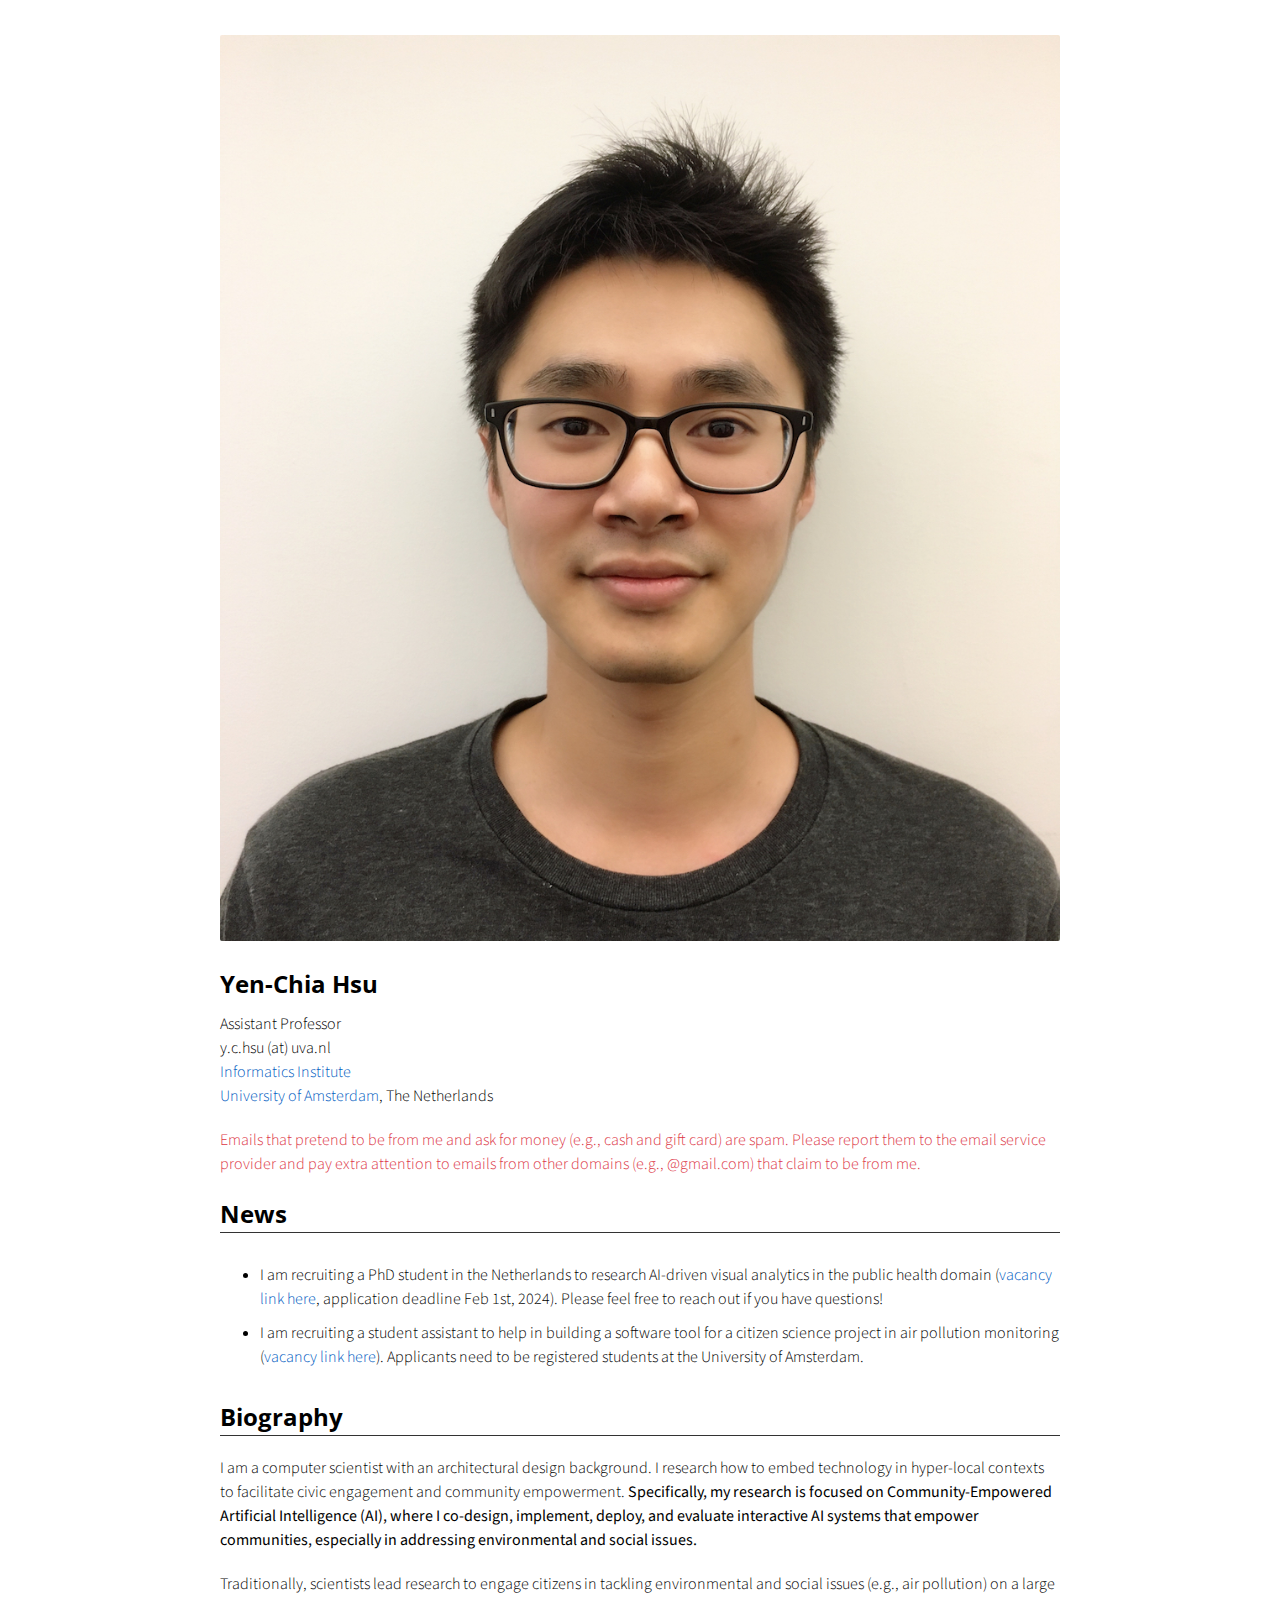
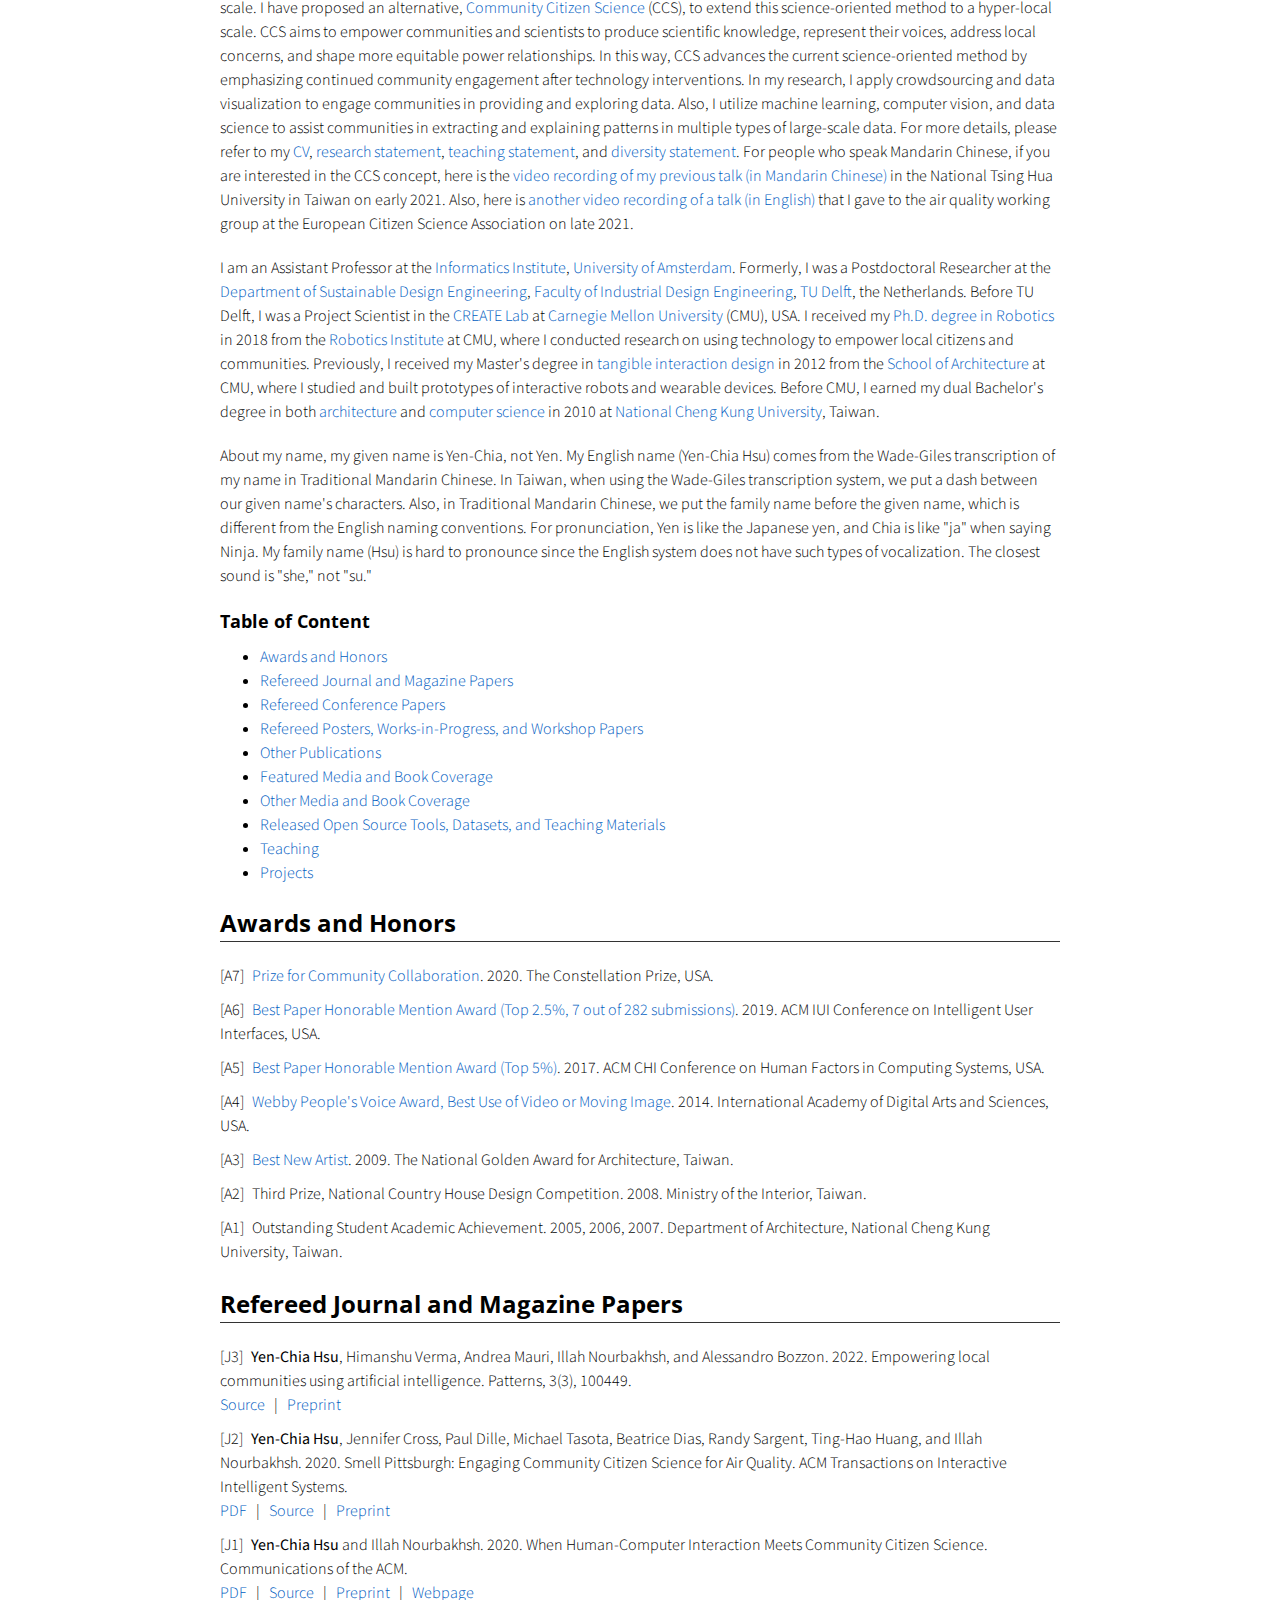
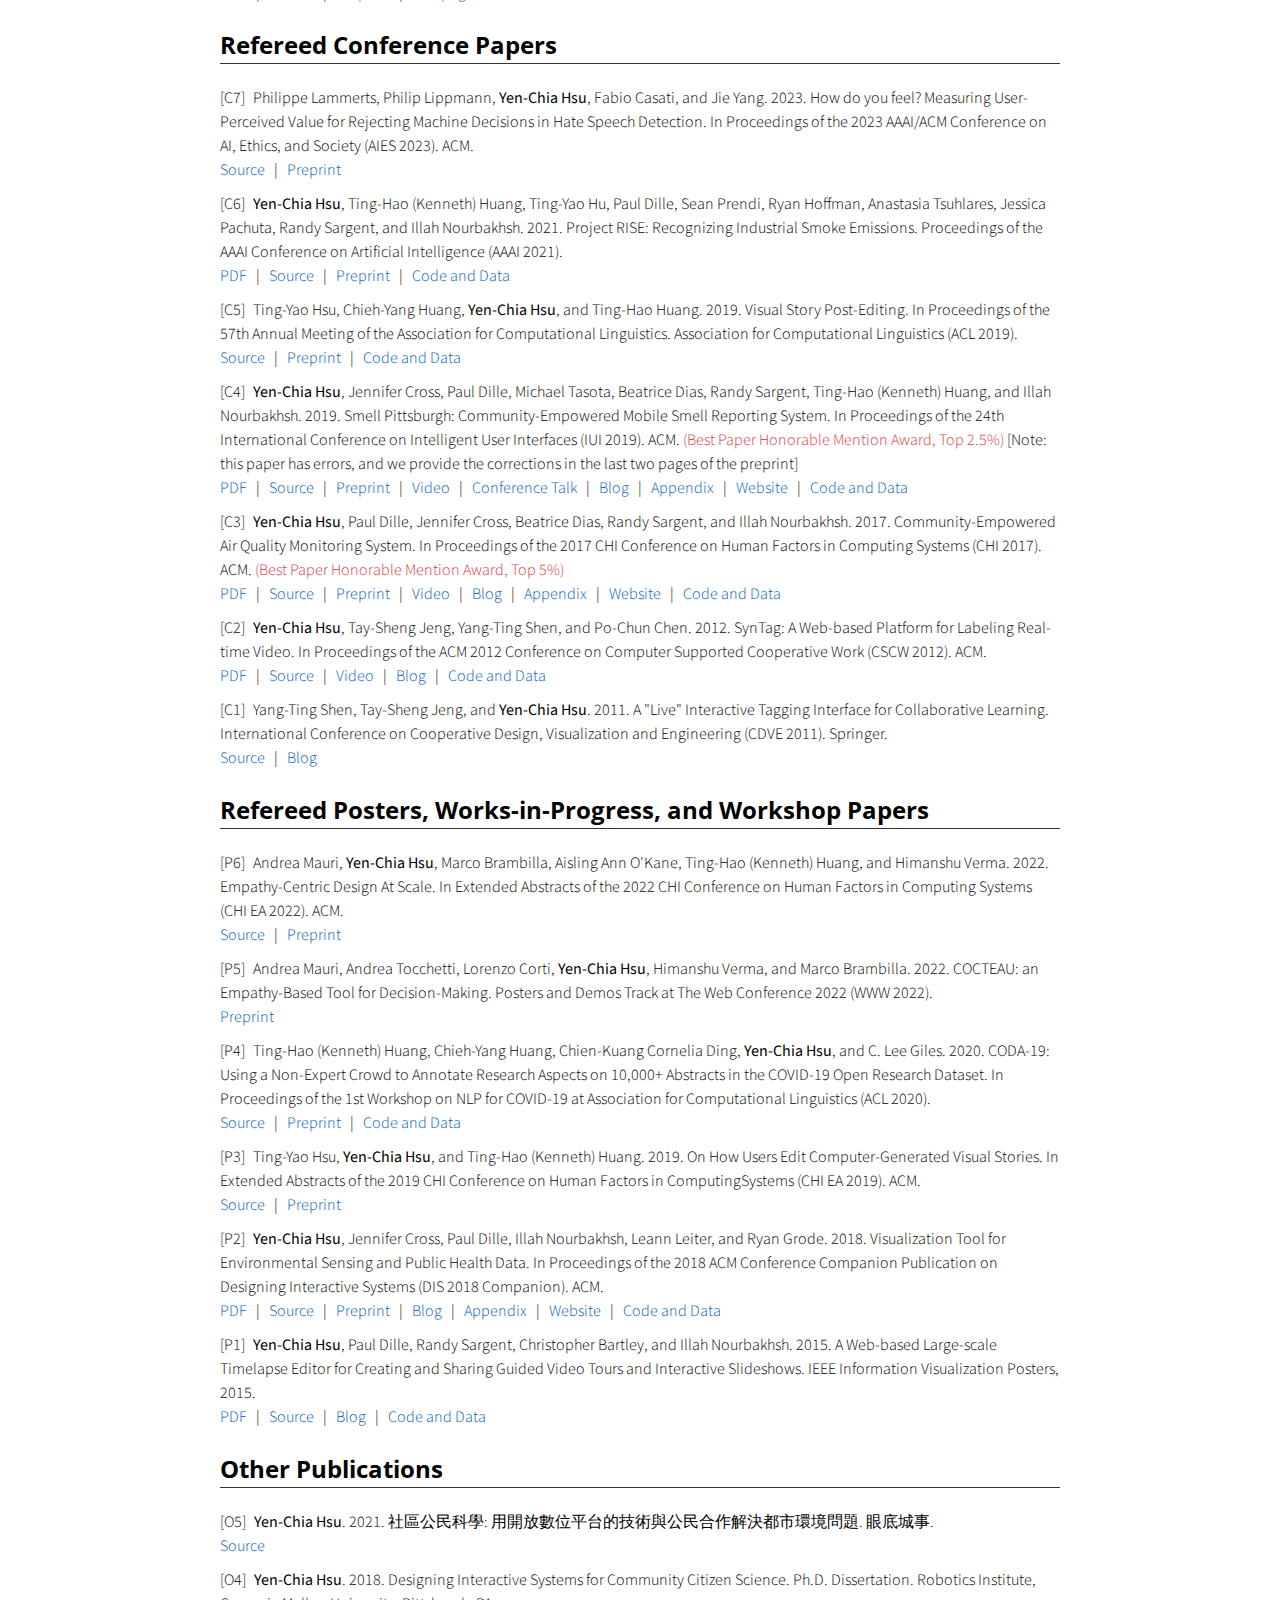
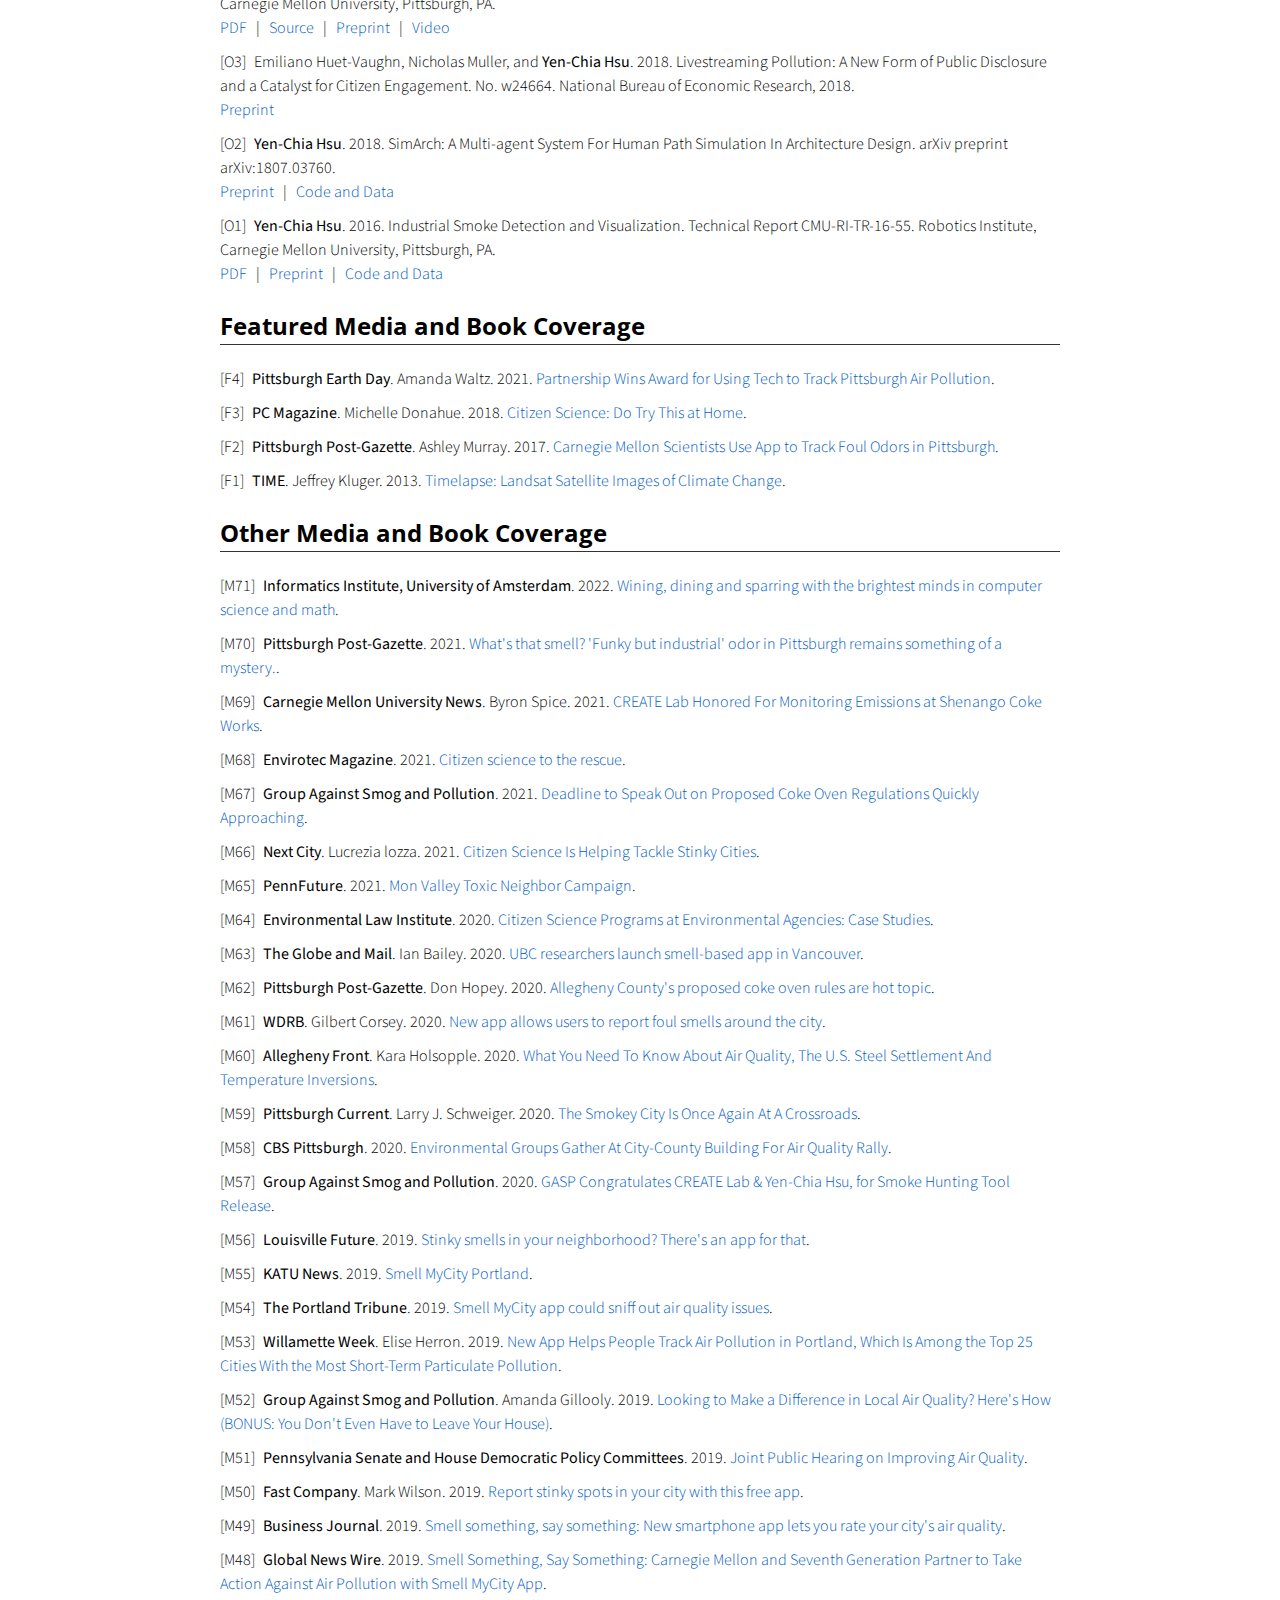
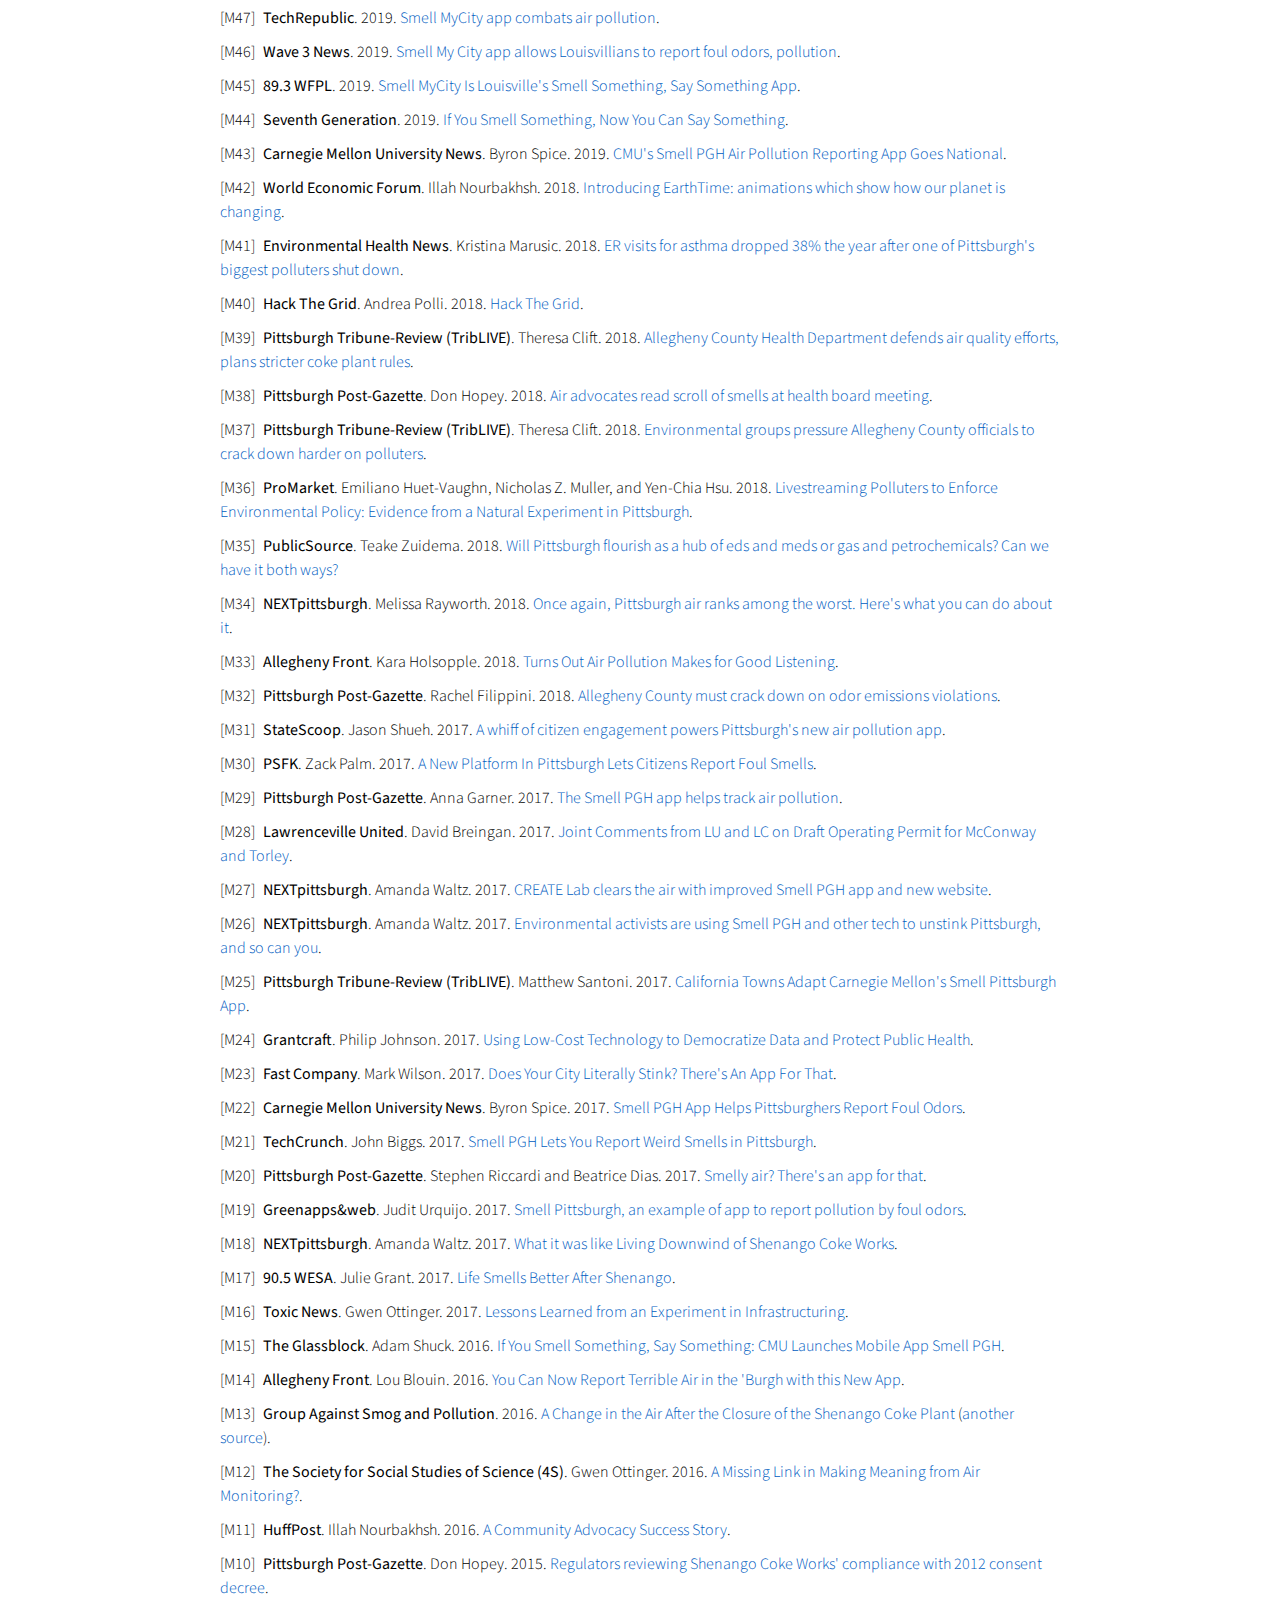
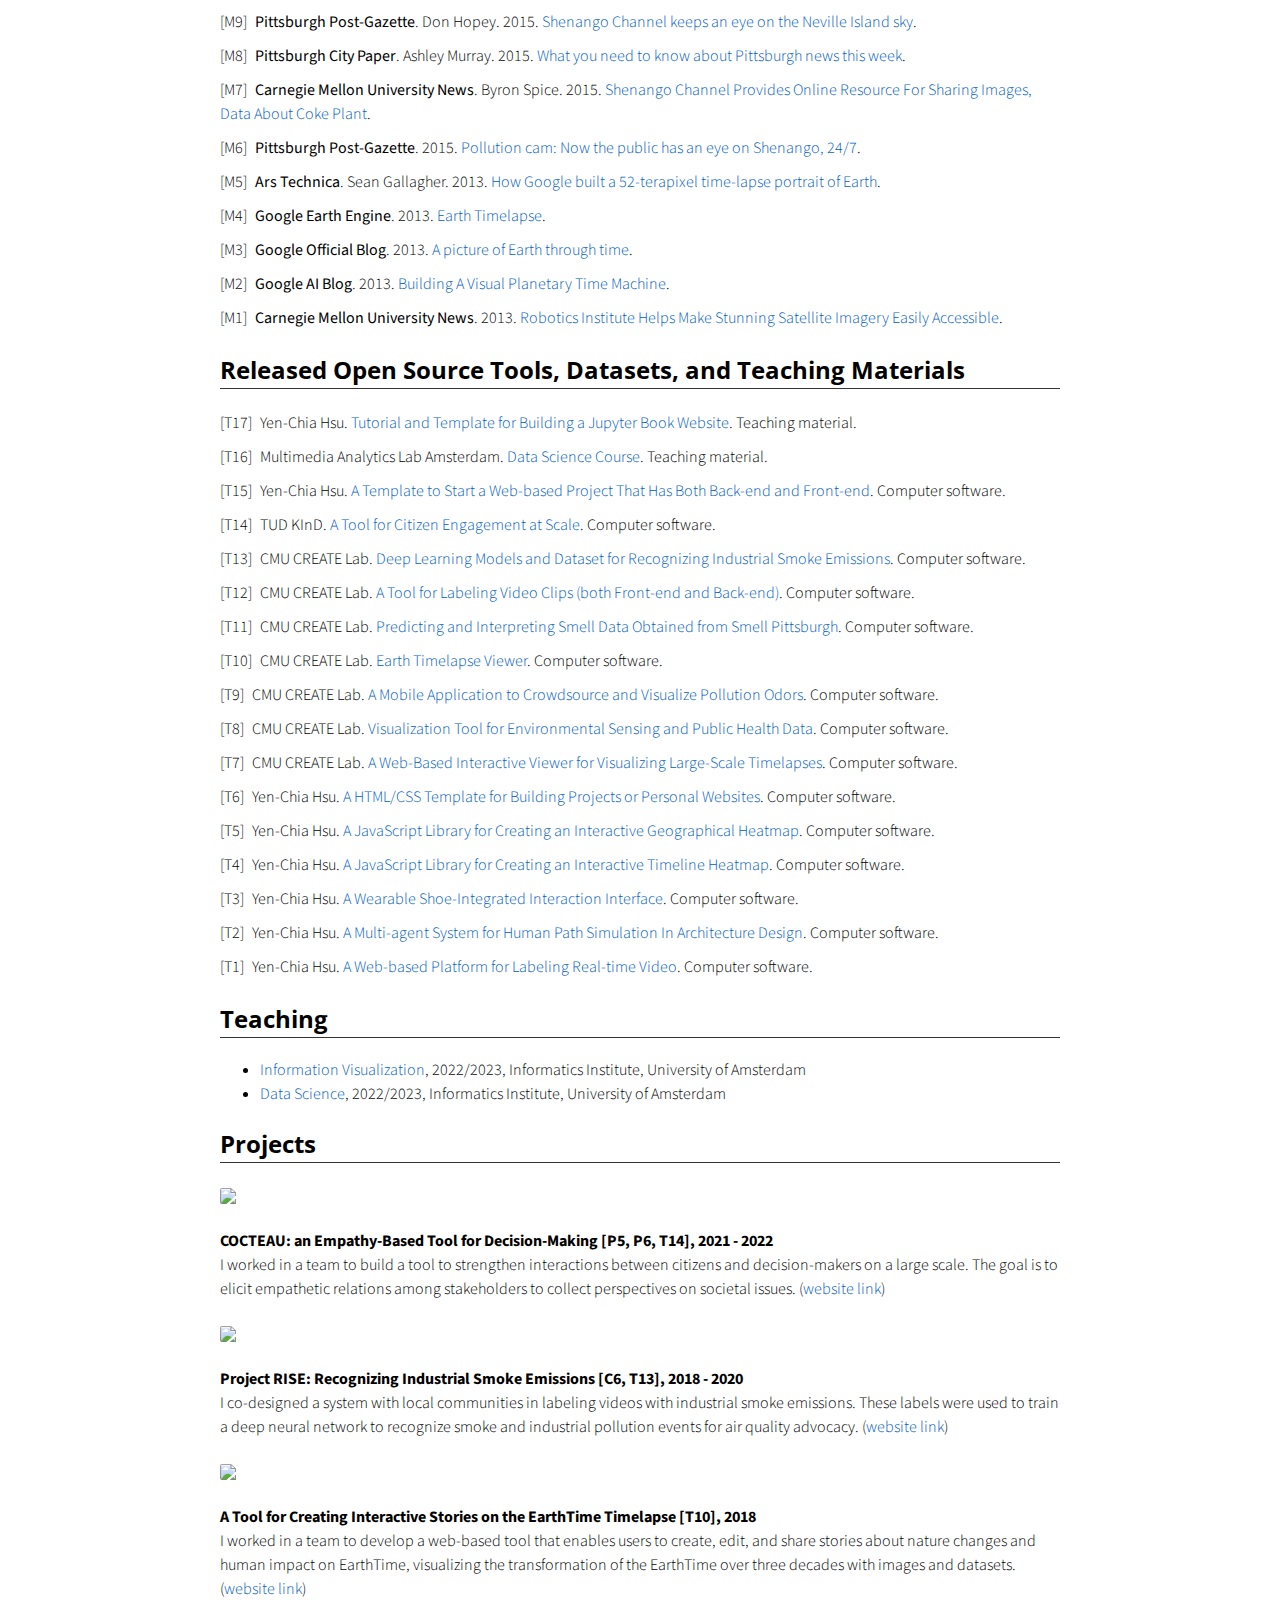
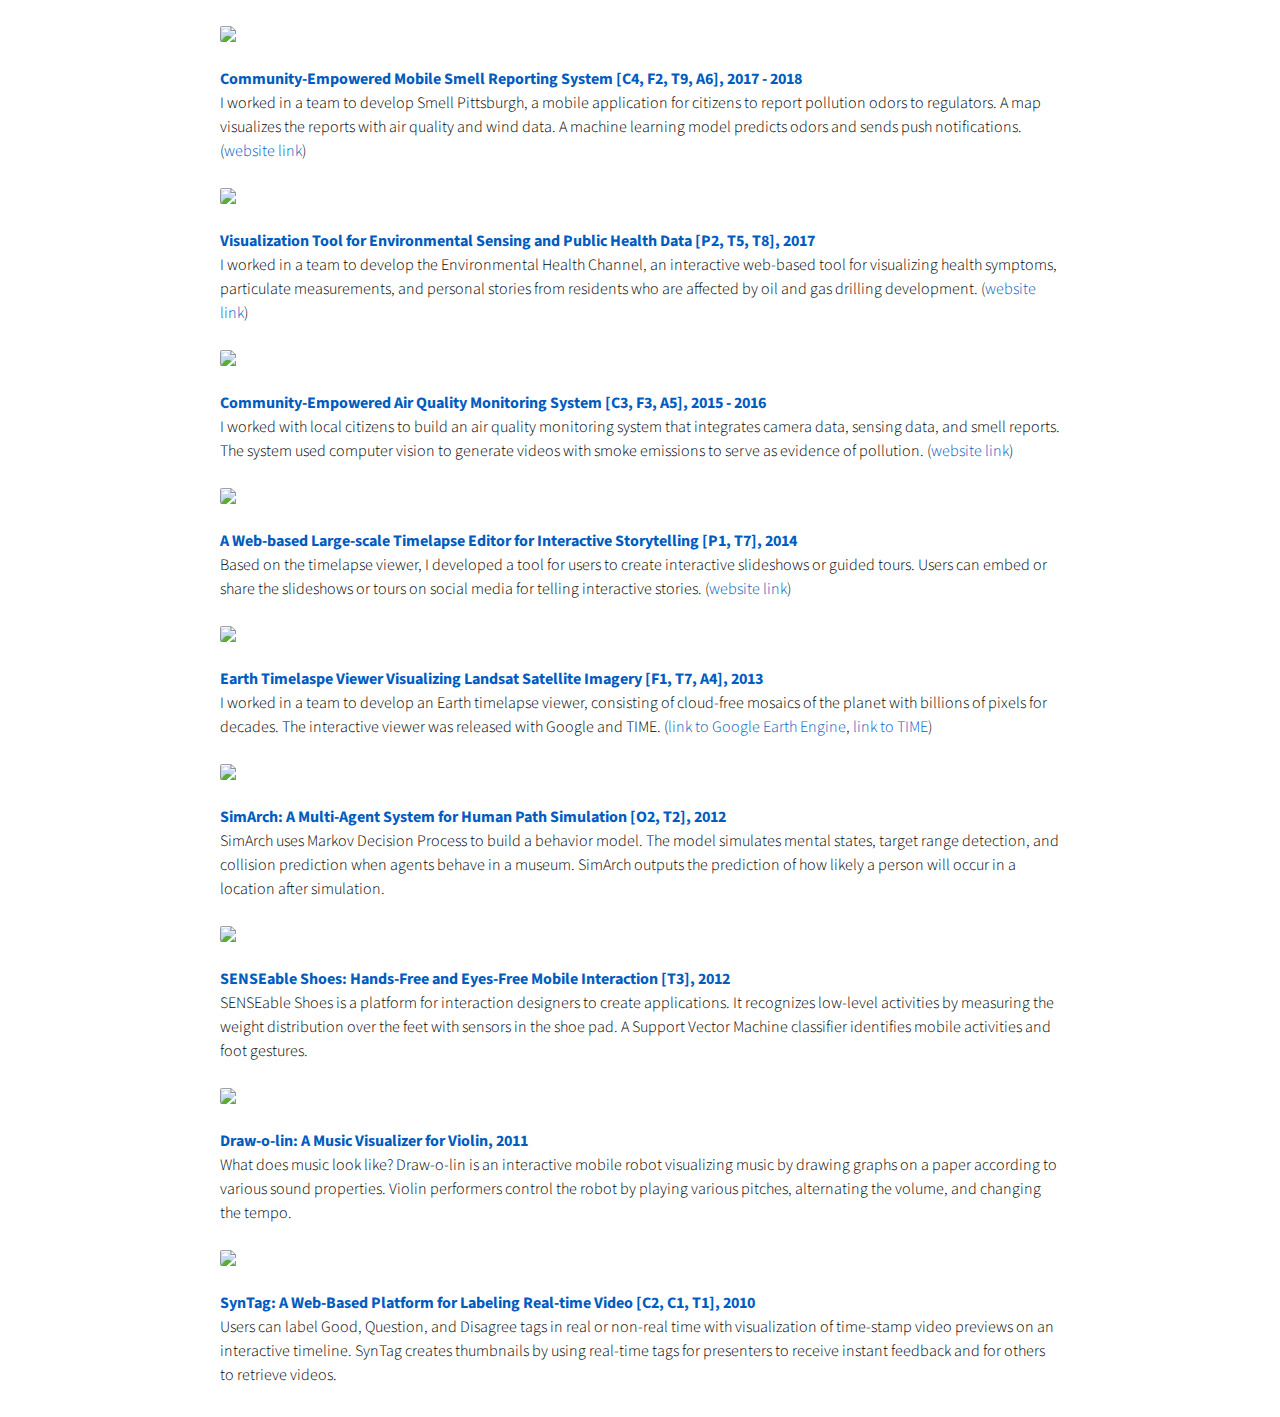
==== index.html @ d6a6ae1b "Update." ====
<!doctype html>
<html>

<head>
  <title>Yen-Chia Hsu</title>
  <meta charset="utf-8" name="viewport" content="width=device-width, initial-scale=1">
  <link href="css/frame.css" media="screen" rel="stylesheet" type="text/css" />
  <link href="css/controls.css" media="screen" rel="stylesheet" type="text/css" />
  <link href="css/custom.css" media="screen" rel="stylesheet" type="text/css" />
  <link href='https://fonts.googleapis.com/css?family=Open+Sans:400,700' rel='stylesheet' type='text/css'>
  <link href='https://fonts.googleapis.com/css?family=Open+Sans+Condensed:300,700' rel='stylesheet' type='text/css'>
  <link href="https://fonts.googleapis.com/css?family=Source+Sans+Pro:400,700" rel="stylesheet">
  <script src="https://ajax.googleapis.com/ajax/libs/jquery/3.3.1/jquery.min.js"></script>
  <script src="js/menu.js"></script>
  <script>
    (function (i, s, o, g, r, a, m) {
      i['GoogleAnalyticsObject'] = r;
      i[r] = i[r] || function () {
        (i[r].q = i[r].q || []).push(arguments)
      }, i[r].l = 1 * new Date();
      a = s.createElement(o),
        m = s.getElementsByTagName(o)[0];
      a.async = 1;
      a.src = g;
      m.parentNode.insertBefore(a, m)
    })(window, document, 'script', 'https://www.google-analytics.com/analytics.js', 'ga');
    ga('create', 'UA-103598896-1', 'auto');
    ga('send', 'pageview');
  </script>
</head>

<body>
  <div class="menu-container"></div>
  <div class="content-container">
    <div class="content">
      <div class="content-table flex-column">
        <div class="flex-row">
          <div class="flex-item flex-column">
            <img class="image" id="me" src="img/me.jpeg">
          </div>
          <div class="flex-item flex-column">
            <h2>Yen-Chia Hsu</h2>
            <p class="text">
              Assistant Professor<br>
              y.c.hsu (at) uva.nl<br>
              <a href="https://ivi.uva.nl" target="_blank">Informatics Institute</a><br>
              <a href="https://www.uva.nl/en" target="_blank">University of Amsterdam</a>, The Netherlands<br>
            </p>
          </div>
        </div>
        <div class="flex-row">
          <div class="flex-item flex-column">
            <p class="text">
              <span class="custom-text-danger">
                Emails that pretend to be from me and ask for money (e.g., cash and gift card) are spam.
                Please report them to the email service provider and pay extra attention to emails from other domains (e.g., @gmail.com) that claim to be from me.
              </span>
            </p>
            <h2>News</h2>
            <hr>
            <ul>
              <li>
                <p class="text">
                  I am recruiting a PhD student in the Netherlands to research AI-driven visual analytics in the public health domain (<a href="https://www.academictransfer.com/en/335457/phd-position-in-ai-and-visual-analytics-for-multi-modal-summarization/">vacancy link here</a>, application deadline Feb 1st, 2024).
                  Please feel free to reach out if you have questions!
                </p>
              </li>
              <li>
                <p class="text">
                  I am recruiting a student assistant to help in building a software tool for a citizen science project in air pollution monitoring (<a href="vacancy.html#sa-ai-spot-toxic-cloud">vacancy link here</a>).
                  Applicants need to be registered students at the University of Amsterdam.
                </p>
              </li>
            </ul>
            <h2>Biography</h2>
            <hr>
            <p class="text">
              I am a computer scientist with an architectural design background.
              I research how to embed technology in hyper-local contexts to facilitate civic engagement and community empowerment.
              <b>Specifically, my research is focused on Community-Empowered Artificial Intelligence (AI), where I co-design, implement, deploy, and evaluate interactive AI systems that empower communities, especially in addressing environmental and social issues.</b>
            </p>
            <p class="text">
              Traditionally, scientists lead research to engage citizens in tackling environmental and social issues (e.g., air pollution) on a large scale.
              I have proposed an alternative, <a href="https://arxiv.org/abs/1907.11260" target="_blank">Community Citizen Science</a> (CCS), to extend this science-oriented method to a hyper-local scale.
              CCS aims to empower communities and scientists to produce scientific knowledge, represent their voices, address local concerns, and shape more equitable power relationships.
              In this way, CCS advances the current science-oriented method by emphasizing continued community engagement after technology interventions.
              In my research, I apply crowdsourcing and data visualization to engage communities in providing and exploring data.
              Also, I utilize machine learning, computer vision, and data science to assist communities in extracting and explaining patterns in multiple types of large-scale data.
              For more details, please refer to my <a href="file/CV.pdf" target="_blank">CV</a>,
              <a href="file/yenchiah-research-v5.pdf" target="_blank">research statement</a>,
              <a href="file/yenchiah-teaching-v6.pdf" target="_blank">teaching statement</a>,
              and <a href="file/yenchiah-diversity-v3.pdf" target="_blank">diversity statement</a>.
              For people who speak Mandarin Chinese, if you are interested in the CCS concept, here is the <a href="https://www.youtube.com/watch?v=kxxwc3fT-aA" target="_blank">video recording of my previous talk (in Mandarin Chinese)</a> in the National Tsing Hua University in Taiwan on early 2021.
              Also, here is <a href="https://www.youtube.com/watch?v=vHfCpwQqdLA" target="_blank">another video recording of a talk (in English)</a> that I gave to the air quality working group at the European Citizen Science Association on late 2021.
            </p>
            <p class="text">
              I am an Assistant Professor at the <a href="https://ivi.uva.nl" target="_blank">Informatics Institute</a>, <a href="https://www.uva.nl/en" target="_blank">University of Amsterdam</a>.
              Formerly, I was a Postdoctoral Researcher at the <a href="https://www.tudelft.nl/io/over-io/afdelingen/sustainable-design-engineering" target="_blank">Department of Sustainable Design Engineering</a>, <a href="https://www.tudelft.nl/en/ide/" target="_blank">Faculty of Industrial Design Engineering</a>, <a href="https://www.tudelft.nl/" target="_blank">TU Delft</a>, the Netherlands.
              Before TU Delft, I was a Project Scientist in the <a href="https://www.cmucreatelab.org/" target="_blank">CREATE Lab</a> at <a href="https://www.cmu.edu/" target="_blank">Carnegie Mellon University</a> (CMU), USA.
              I received my <a href="https://www.ri.cmu.edu/education/academic-programs/doctoral-robotics-program/" target="_blank">Ph.D. degree in Robotics</a> in 2018 from the <a href="https://www.ri.cmu.edu/" target="_blank">Robotics Institute</a> at CMU, where I conducted research on using technology to empower local citizens and communities.
              Previously, I received my Master's degree in <a href="https://soa.cmu.edu/mtid/" target="_blank">tangible interaction design</a> in 2012 from the <a href="https://soa.cmu.edu/" target="_blank">School of Architecture</a> at CMU, where I studied and built prototypes of interactive robots and wearable devices.
              Before CMU, I earned my dual Bachelor's degree in both <a href="http://www.arch.ncku.edu.tw/en" target="_blank">architecture</a> and <a href="http://www.csie.ncku.edu.tw/ncku_csie/?lang=en" target="_blank">computer science</a> in 2010 at <a href="http://web.ncku.edu.tw/bin/home.php?Lang=en" target="_blank">National Cheng Kung University</a>, Taiwan.
            </p>
            <p class="text">
              About my name, my given name is Yen-Chia, not Yen.
              My English name (Yen-Chia Hsu) comes from the Wade-Giles transcription of my name in Traditional Mandarin Chinese.
              In Taiwan, when using the Wade-Giles transcription system, we put a dash between our given name's characters.
              Also, in Traditional Mandarin Chinese, we put the family name before the given name, which is different from the English naming conventions.
              For pronunciation, Yen is like the Japanese yen, and Chia is like "ja" when saying Ninja.
              My family name (Hsu) is hard to pronounce since the English system does not have such types of vocalization.
              The closest sound is "she," not "su."
            </p>
            <h3>Table of Content</h3>
            <ul>
              <li><a href="#award">Awards and Honors</a></li>
              <li><a href="#journal-paper">Refereed Journal and Magazine Papers</a></li>
              <li><a href="#conference-paper">Refereed Conference Papers</a></li>
              <li><a href="#wip-paper">Refereed Posters, Works-in-Progress, and Workshop Papers</a></li>
              <li><a href="#other-paper">Other Publications</a></li>
              <li><a href="#feature-media">Featured Media and Book Coverage</a></li>
              <li><a href="#other-media">Other Media and Book Coverage</a></li>
              <li><a href="#tool">Released Open Source Tools, Datasets, and Teaching Materials</a></li>
              <li><a href="#teaching">Teaching</a></li>
              <li><a href="#project">Projects</a></li>
            </ul>
            <h2 id="award">Awards and Honors</h2>
            <hr>
            <!--This list is reversed on the website due to reverse number listing-->
            <ol class="publication A-list">
              <li>
                <p class="text-small-margin">
                  Outstanding Student Academic Achievement.
                  2005, 2006, 2007. Department of Architecture, National Cheng Kung University, Taiwan.
                </p>
              </li>
              <li>
                <p class="text-small-margin">
                  Third Prize, National Country House Design Competition.
                  2008. Ministry of the Interior, Taiwan.
                </p>
              </li>
              <li>
                <p class="text-small-margin">
                  <a target="_blank" href="http://www.yestaiwan.com.tw/page06_5.html">Best New Artist</a>.
                  2009. The National Golden Award for Architecture, Taiwan.
                </p>
              </li>
              <li>
                <p class="text-small-margin">
                  <a target="_blank" href="https://www.webbyawards.com/winners/2014/web/website-features-and-design/best-use-of-video-or-moving-image/timelapse/">Webby People's Voice Award, Best Use of Video or Moving Image</a>.
                  2014. International Academy of Digital Arts and Sciences, USA.
                </p>
              </li>
              <li>
                <p class="text-small-margin">
                  <a target="_blank" href="https://dl.acm.org/citation.cfm?id=3025853">Best Paper Honorable Mention Award (Top 5%)</a>.
                  2017. ACM CHI Conference on Human Factors in Computing Systems, USA.
                </p>
              </li>
              <li>
                <p class="text-small-margin">
                  <a href="https://dl.acm.org/citation.cfm?id=3302293" target="_blank">Best Paper Honorable Mention Award (Top 2.5%, 7 out of 282 submissions)</a>.
                  2019. ACM IUI Conference on Intelligent User Interfaces, USA.
                </p>
              </li>
              <li>
                <p class="text-small-margin">
                  <a href="https://www.constellationprize.org/the-shenango-channel" target="_blank">Prize for Community Collaboration</a>.
                  2020. The Constellation Prize, USA.
                </p>
              </li>
            </ol>
            <h2 id="journal-paper">Refereed Journal and Magazine Papers</h2>
            <hr>
            <ol class="publication J-list">
              <li>
                <p class="text-small-margin">
                  <b>Yen-Chia Hsu</b> and Illah Nourbakhsh. 2020. When Human-Computer Interaction Meets Community Citizen Science. Communications of the ACM.
                  <br>
                  <a href="file/ccs.pdf" target="_blank">PDF</a>
                  &nbsp;&nbsp;|&nbsp;&nbsp;
                  <a href="https://doi.org/10.1145/3376892" target="_blank">Source</a>
                  &nbsp;&nbsp;|&nbsp;&nbsp;
                  <a href="https://arxiv.org/abs/1907.11260" target="_blank">Preprint</a>
                  &nbsp;&nbsp;|&nbsp;&nbsp;
                  <a href="https://cacm.acm.org/magazines/2020/2/242344-when-human-computer-interaction-meets-community-citizen-science/fulltext" target="_blank">Webpage</a>
                </p>
              </li>
              <li>
                <p class="text-small-margin">
                  <b>Yen-Chia Hsu</b>, Jennifer Cross, Paul Dille, Michael Tasota, Beatrice Dias, Randy Sargent, Ting-Hao Huang, and Illah Nourbakhsh. 2020. Smell Pittsburgh: Engaging Community Citizen Science for Air Quality. ACM Transactions on Interactive Intelligent Systems.
                  <br>
                  <a href="file/smell-pgh-journal.pdf" target="_blank">PDF</a>
                  &nbsp;&nbsp;|&nbsp;&nbsp;
                  <a href="https://dl.acm.org/doi/10.1145/3369397" target="_blank">Source</a>
                  &nbsp;&nbsp;|&nbsp;&nbsp;
                  <a href="https://arxiv.org/abs/1912.11936" target="_blank">Preprint</a>
                </p>
              </li>
              <li>
                <p class="text-small-margin">
                  <b>Yen-Chia Hsu</b>, Himanshu Verma, Andrea Mauri, Illah Nourbakhsh, and Alessandro Bozzon. 2022. Empowering local communities using artificial intelligence. Patterns, 3(3), 100449.
                  <br>
                  <a href="https://doi.org/10.1016/j.patter.2022.100449" target="_blank">Source</a>
                  &nbsp;&nbsp;|&nbsp;&nbsp;
                  <a href="https://arxiv.org/abs/2110.02007" target="_blank">Preprint</a>
                </p>
              </li>
            </ol>
            <!--This list is reversed on the website due to reverse number listing-->
            <h2 id="conference-paper">Refereed Conference Papers</h2>
            <hr>
            <!--This list is reversed on the website due to reverse number listing-->
            <ol class="publication C-list">
              <li>
                <p class="text-small-margin">
                  Yang-Ting Shen, Tay-Sheng Jeng, and <b>Yen-Chia Hsu</b>. 2011. A "Live" Interactive Tagging Interface for Collaborative Learning. International Conference on Cooperative Design, Visualization and Engineering (CDVE 2011). Springer.
                  <br>
                  <a href="https://link.springer.com/chapter/10.1007%2F978-3-642-23734-8_16" target="_blank">Source</a>
                  &nbsp;&nbsp;|&nbsp;&nbsp;
                  <a href="https://yenchiah.wordpress.com/2016/05/12/syntag-a-web-based-platform-for-labeling-real-time-video-acm-cscw-2012-short-paper/" target="_blank">Blog</a>
                </p>
              </li>
              <li>
                <p class="text-small-margin">
                  <b>Yen-Chia Hsu</b>, Tay-Sheng Jeng, Yang-Ting Shen, and Po-Chun Chen. 2012. SynTag: A Web-based Platform for Labeling Real-time Video. In Proceedings of the ACM 2012 Conference on Computer Supported Cooperative Work (CSCW 2012). ACM.
                  <br>
                  <a href="file/syntag.pdf" target="_blank">PDF</a>
                  &nbsp;&nbsp;|&nbsp;&nbsp;
                  <a href="http://dl.acm.org/citation.cfm?id=2145312" target="_blank">Source</a>
                  &nbsp;&nbsp;|&nbsp;&nbsp;
                  <a href="https://www.youtube.com/watch?v=k7zWjvpDYtE" target="_blank">Video</a>
                  &nbsp;&nbsp;|&nbsp;&nbsp;
                  <a href="https://yenchiah.wordpress.com/2016/05/12/syntag-a-web-based-platform-for-labeling-real-time-video-acm-cscw-2012-short-paper/" target="_blank">Blog</a>
                  &nbsp;&nbsp;|&nbsp;&nbsp;
                  <a href="https://github.com/yenchiah/SynTag" target="_blank">Code and Data</a>
                </p>
              </li>
              <li>
                <p class="text-small-margin">
                  <b>Yen-Chia Hsu</b>, Paul Dille, Jennifer Cross, Beatrice Dias, Randy Sargent, and Illah Nourbakhsh. 2017. Community-Empowered Air Quality Monitoring System. In Proceedings of the 2017 CHI Conference on Human Factors in Computing Systems (CHI 2017). ACM.
                  <span class="custom-text-danger">(Best Paper Honorable Mention Award, Top 5%)</span>
                  <br>
                  <a href="file/community-empowered-air-quality-monitoring-system.pdf" target="_blank">PDF</a>
                  &nbsp;&nbsp;|&nbsp;&nbsp;
                  <a href="http://dl.acm.org/citation.cfm?id=3025853" target="_blank">Source</a>
                  &nbsp;&nbsp;|&nbsp;&nbsp;
                  <a href="https://arxiv.org/abs/1804.03293" target="_blank">Preprint</a>
                  &nbsp;&nbsp;|&nbsp;&nbsp;
                  <a href="https://www.youtube.com/watch?v=WxOw0j3oTXM" target="_blank">Video</a>
                  &nbsp;&nbsp;|&nbsp;&nbsp;
                  <a href="https://yenchiah.wordpress.com/2017/02/02/community-empowered-air-quality-monitoring-system-acm-chi-2017-full-paper/" target="_blank">Blog</a>
                  &nbsp;&nbsp;|&nbsp;&nbsp;
                  <a href="file/ACCAN-survey.pdf" target="_blank">Appendix</a>
                  &nbsp;&nbsp;|&nbsp;&nbsp;
                  <a href="http://shenangochannel.org/" target="_blank">Website</a>
                  &nbsp;&nbsp;|&nbsp;&nbsp;
                  <a href="https://github.com/CMU-CREATE-Lab/the-shenango-channel" target="_blank">Code and Data</a>
                </p>
              </li>
              <li>
                <p class="text-small-margin">
                  <b>Yen-Chia Hsu</b>, Jennifer Cross, Paul Dille, Michael Tasota, Beatrice Dias, Randy Sargent, Ting-Hao (Kenneth) Huang, and Illah Nourbakhsh. 2019. Smell Pittsburgh: Community-Empowered Mobile Smell Reporting System. In Proceedings of the 24th International Conference on Intelligent User Interfaces (IUI 2019). ACM.
                  <span class="custom-text-danger">(Best Paper Honorable Mention Award, Top 2.5%)</span>
                  [Note: this paper has errors, and we provide the corrections in the last two pages of the preprint]
                  <br>
                  <a href="file/smell-pgh.pdf" target="_blank">PDF</a>
                  &nbsp;&nbsp;|&nbsp;&nbsp;
                  <a href="https://dl.acm.org/citation.cfm?id=3302293" target="_blank">Source</a>
                  &nbsp;&nbsp;|&nbsp;&nbsp;
                  <a href="https://arxiv.org/abs/1810.11143" target="_blank">Preprint</a>
                  &nbsp;&nbsp;|&nbsp;&nbsp;
                  <a href="https://www.youtube.com/watch?v=aOPyPfjJhBs" target="_blank">Video</a>
                  &nbsp;&nbsp;|&nbsp;&nbsp;
                  <a href="https://www.youtube.com/watch?v=JNbGIhK_lx8" target="_blank">Conference Talk</a>
                  &nbsp;&nbsp;|&nbsp;&nbsp;
                  <a href="https://yenchiah.wordpress.com/2017/07/10/smell-pgh-a-mobile-application-to-crowdsource-and-visualize-pollution-odors/" target="_blank">Blog</a>
                  &nbsp;&nbsp;|&nbsp;&nbsp;
                  <a href="file/smell-pgh-survey.pdf" target="_blank">Appendix</a>
                  &nbsp;&nbsp;|&nbsp;&nbsp;
                  <a href="https://smellpgh.org/" target="_blank">Website</a>
                  &nbsp;&nbsp;|&nbsp;&nbsp;
                  <a href="https://github.com/CMU-CREATE-Lab/smell-pittsburgh-prediction" target="_blank">Code and Data</a>
                </p>
              </li>
              <li>
                <p class="text-small-margin">
                  Ting-Yao Hsu, Chieh-Yang Huang, <b>Yen-Chia Hsu</b>, and Ting-Hao Huang. 2019. Visual Story Post-Editing. In Proceedings of the 57th Annual Meeting of the Association for Computational Linguistics. Association for Computational Linguistics (ACL 2019).
                  <br>
                  <a href="http://dx.doi.org/10.18653/v1/P19-1658" target="_blank">Source</a>
                  &nbsp;&nbsp;|&nbsp;&nbsp;
                  <a href="https://arxiv.org/abs/1906.01764" target="_blank">Preprint</a>
                  &nbsp;&nbsp;|&nbsp;&nbsp;
                  <a href="https://github.com/tingyaohsu/VIST-Edit" target="_blank">Code and Data</a>
                </p>
              </li>
              <li>
                <p class="text-small-margin">
                  <b>Yen-Chia Hsu</b>, Ting-Hao (Kenneth) Huang, Ting-Yao Hu, Paul Dille, Sean Prendi, Ryan Hoffman, Anastasia Tsuhlares, Jessica Pachuta, Randy Sargent, and Illah Nourbakhsh. 2021. Project RISE: Recognizing Industrial Smoke Emissions. Proceedings of the AAAI Conference on Artificial Intelligence (AAAI 2021).
                  <br>
                  <a href="file/project-rise.pdf" target="_blank">PDF</a>
                  &nbsp;&nbsp;|&nbsp;&nbsp;
                  <a href="https://ojs.aaai.org/index.php/AAAI/article/view/17739" target="_blank">Source</a>
                  &nbsp;&nbsp;|&nbsp;&nbsp;
                  <a href="https://arxiv.org/abs/2005.06111" target="_blank">Preprint</a>
                  &nbsp;&nbsp;|&nbsp;&nbsp;
                  <a href="https://github.com/CMU-CREATE-Lab/deep-smoke-machine" target="_blank">Code and Data</a>
                </p>
              </li>
              <li>
                <p class="text-small-margin">
                  Philippe Lammerts, Philip Lippmann, <b>Yen-Chia Hsu</b>, Fabio Casati, and Jie Yang. 2023. How do you feel? Measuring User-Perceived Value for Rejecting Machine Decisions in Hate Speech Detection. In Proceedings of the 2023 AAAI/ACM Conference on AI, Ethics, and Society (AIES 2023). ACM.
                  <br>
                  <a href="https://doi.org/10.1145/3600211.3604655" target="_blank">Source</a>
                  &nbsp;&nbsp;|&nbsp;&nbsp;
                  <a href="https://arxiv.org/abs/2307.11806" target="_blank">Preprint</a>
                </p>
              </li>
            </ol>
            <h2 id="wip-paper">Refereed Posters, Works-in-Progress, and Workshop Papers</h2>
            <hr>
            <!--This list is reversed on the website due to reverse number listing-->
            <ol class="publication P-list">
              <li>
                <p class="text-small-margin">
                  <b>Yen-Chia Hsu</b>, Paul Dille, Randy Sargent, Christopher Bartley, and Illah Nourbakhsh. 2015. A Web-based Large-scale Timelapse Editor for Creating and Sharing Guided Video Tours and Interactive Slideshows. IEEE Information Visualization Posters, 2015.
                  <br>
                  <a href="file/timelapse-editor.pdf" target="_blank">PDF</a>
                  &nbsp;&nbsp;|&nbsp;&nbsp;
                  <a href="https://vimeo.com/136251467" target="_blank">Source</a>
                  &nbsp;&nbsp;|&nbsp;&nbsp;
                  <a href="https://yenchiah.wordpress.com/2016/05/14/a-web-based-large-scale-timelapse-editor-for-creating-and-sharing-guided-video-tours-and-interactive-slideshows-ieee-vis-2015-poster/" target="_blank">Blog</a>
                  &nbsp;&nbsp;|&nbsp;&nbsp;
                  <a href="https://github.com/CMU-CREATE-Lab/timemachine-viewer" target="_blank">Code and Data</a>
                </p>
              </li>
              <li>
                <p class="text-small-margin">
                  <b>Yen-Chia Hsu</b>, Jennifer Cross, Paul Dille, Illah Nourbakhsh, Leann Leiter, and Ryan Grode. 2018. Visualization Tool for Environmental Sensing and Public Health Data. In Proceedings of the 2018 ACM Conference Companion Publication on Designing Interactive Systems (DIS 2018 Companion). ACM.
                  <br>
                  <a href="file/env-health-channel.pdf" target="_blank">PDF</a>
                  &nbsp;&nbsp;|&nbsp;&nbsp;
                  <a href="https://dl.acm.org/citation.cfm?id=3197391.3205419" target="_blank">Source</a>
                  &nbsp;&nbsp;|&nbsp;&nbsp;
                  <a href="https://arxiv.org/abs/1804.03263" target="_blank">Preprint</a>
                  &nbsp;&nbsp;|&nbsp;&nbsp;
                  <a href="https://yenchiah.wordpress.com/2017/08/31/environmental-health-channel-an-online-tool-for-visualizing-sensor-and-health-data/" target="_blank">Blog</a>
                  &nbsp;&nbsp;|&nbsp;&nbsp;
                  <a href="file/env-health-channel-focus-group-questions.pdf" target="_blank">Appendix</a>
                  &nbsp;&nbsp;|&nbsp;&nbsp;
                  <a href="https://envhealthchannel.org/" target="_blank">Website</a>
                  &nbsp;&nbsp;|&nbsp;&nbsp;
                  <a href="https://github.com/CMU-CREATE-Lab/ehp-channel" target="_blank">Code and Data</a>
                </p>
              </li>
              <li>
                <p class="text-small-margin">
                  Ting-Yao Hsu, <b>Yen-Chia Hsu</b>, and Ting-Hao (Kenneth) Huang. 2019. On How Users Edit Computer-Generated Visual Stories. In Extended Abstracts of the 2019 CHI Conference on Human Factors in ComputingSystems (CHI EA 2019). ACM.
                  <br>
                  <a href="https://dl.acm.org/citation.cfm?id=3312965" target="_blank">Source</a>
                  &nbsp;&nbsp;|&nbsp;&nbsp;
                  <a href="https://arxiv.org/abs/1902.08327" target="_blank">Preprint</a>
                </p>
              </li>
              <li>
                <p class="text-small-margin">
                  Ting-Hao (Kenneth) Huang, Chieh-Yang Huang, Chien-Kuang Cornelia Ding, <b>Yen-Chia Hsu</b>, and C. Lee Giles. 2020. CODA-19: Using a Non-Expert Crowd to Annotate Research Aspects on 10,000+ Abstracts in the COVID-19 Open Research Dataset. In Proceedings of the 1st Workshop on NLP for COVID-19 at Association for Computational Linguistics (ACL 2020).
                  <br>
                  <a href="https://www.aclweb.org/anthology/2020.nlpcovid19-acl.6/" target="_blank">Source</a>
                  &nbsp;&nbsp;|&nbsp;&nbsp;
                  <a href="https://arxiv.org/abs/2005.02367" target="_blank">Preprint</a>
                  &nbsp;&nbsp;|&nbsp;&nbsp;
                  <a href="https://github.com/windx0303/CODA-19" target="_blank">Code and Data</a>
                </p>
              </li>
              <li>
                <p class="text-small-margin">
                  Andrea Mauri, Andrea Tocchetti, Lorenzo Corti, <b>Yen-Chia Hsu</b>, Himanshu Verma, and Marco Brambilla. 2022. COCTEAU: an Empathy-Based Tool for Decision-Making. Posters and Demos Track at The Web Conference 2022 (WWW 2022).
                  <br>
                  <a href="https://arxiv.org/abs/2204.06289" target="_blank">Preprint</a>
                </p>
              </li>
              <li>
                <p class="text-small-margin">
                  Andrea Mauri, <b>Yen-Chia Hsu</b>, Marco Brambilla, Aisling Ann O'Kane, Ting-Hao (Kenneth) Huang, and Himanshu Verma. 2022. Empathy-Centric Design At Scale. In Extended Abstracts of the 2022 CHI Conference on Human Factors in Computing Systems (CHI EA 2022). ACM.
                  <br>
                  <a href="https://dl.acm.org/doi/10.1145/3491101.3503744" target="_blank">Source</a>
                  &nbsp;&nbsp;|&nbsp;&nbsp;
                  <a href="https://arxiv.org/abs/2204.06382" target="_blank">Preprint</a>
                </p>
              </li>
            </ol>
            <h2 id="other-paper">Other Publications</h2>
            <hr>
            <!--This list is reversed on the website due to reverse number listing-->
            <ol class="publication O-list">
              <li>
                <p class="text-small-margin">
                  <b>Yen-Chia Hsu</b>. 2016. Industrial Smoke Detection and Visualization. Technical Report CMU-RI-TR-16-55. Robotics Institute, Carnegie Mellon University, Pittsburgh, PA.
                  <br>
                  <a href="file/industrial-smoke-detection-and-visualization.pdf" target="_blank">PDF</a>
                  &nbsp;&nbsp;|&nbsp;&nbsp;
                  <a href="https://www.ri.cmu.edu/publications/industrial-smoke-detection-and-visualization/" target="_blank">Preprint</a>
                  &nbsp;&nbsp;|&nbsp;&nbsp;
                  <a href="https://github.com/yenchiah/industrial-smoke-detection" target="_blank">Code and Data</a>
                </p>
              </li>
              <li>
                <p class="text-small-margin">
                  <b>Yen-Chia Hsu</b>. 2018. SimArch: A Multi-agent System For Human Path Simulation In Architecture Design. arXiv preprint arXiv:1807.03760.
                  <br>
                  <a href="https://arxiv.org/abs/1807.03760" target="_blank">Preprint</a>
                  &nbsp;&nbsp;|&nbsp;&nbsp;
                  <a href="https://github.com/yenchiah/SimArch" target="_blank">Code and Data</a>
                </p>
              </li>
              <li>
                <p class="text-small-margin">
                  Emiliano Huet-Vaughn, Nicholas Muller, and <b>Yen-Chia Hsu</b>. 2018. Livestreaming Pollution: A New Form of Public Disclosure and a Catalyst for Citizen Engagement. No. w24664. National Bureau of Economic Research, 2018.
                  <br>
                  <a href="http://www.nber.org/papers/w24664" target="_blank">Preprint</a>
                </p>
              </li>
              <li>
                <p class="text-small-margin">
                  <b>Yen-Chia Hsu</b>. 2018. Designing Interactive Systems for Community Citizen Science. Ph.D. Dissertation. Robotics Institute, Carnegie Mellon University, Pittsburgh, PA.
                  <br>
                  <a href="https://www.ri.cmu.edu/wp-content/uploads/2018/08/yc_hsu_robotics_2018.pdf" target="_blank">PDF</a>
                  &nbsp;&nbsp;|&nbsp;&nbsp;
                  <a href="https://figshare.com/articles/Designing_Interactive_Systems_for_Community_Citizen_Science/7195082/1" target="_blank">Source</a>
                  &nbsp;&nbsp;|&nbsp;&nbsp;
                  <a href="https://www.ri.cmu.edu/publications/designing-interactive-systems-for-community-citizen-science/" target="_blank">Preprint</a>
                  &nbsp;&nbsp;|&nbsp;&nbsp;
                  <a href="https://www.youtube.com/watch?v=QOFfCD8r240" target="_blank">Video</a>
                </p>
              </li>
              <li>
                <p class="text-small-margin">
                  <b>Yen-Chia Hsu</b>. 2021. 社區公民科學: 用開放數位平台的技術與公民合作解決都市環境問題. 眼底城事.
                  <br>
                  <a href="https://eyesonplace.net/2021/03/19/16600/?fbclid=IwAR1BGVj4_j385ApEYIjtYpdN6UM_0Fx7llPCJqV2KoBvYHWFB-azvPwMNAk" target="_blank">Source</a>
                </p>
              </li>
            </ol>
            <h2 id="feature-media">Featured Media and Book Coverage</h2>
            <hr>
            <!--This list is reversed on the website due to reverse number listing-->
            <ol class="publication F-list">
              <li>
                <p class="text-small-margin">
                  <b>TIME</b>. Jeffrey Kluger. 2013.
                  <a target="_blank" href="http://world.time.com/timelapse/">Timelapse: Landsat Satellite Images of Climate Change</a>.
                </p>
              </li>
              <li>
                <p class="text-small-margin">
                  <b>Pittsburgh Post-Gazette</b>. Ashley Murray. 2017.
                  <a target="_blank" href="http://www.post-gazette.com/business/tech-news/2017/07/03/smell-pgh-app-carnegie-mellon-university-cmu-create-lab-foul-smell-pittsburgh/stories/201706300430">Carnegie Mellon Scientists Use App to Track Foul Odors in Pittsburgh</a>.
                </p>
              </li>
              <li>
                <p class="text-small-margin">
                  <b>PC Magazine</b>. Michelle Donahue. 2018.
                  <a target="_blank" href="https://www.pcmag.com/article/360317/citizen-science-do-try-this-at-home">Citizen Science: Do Try This at Home</a>.
                </p>
              </li>
              <li>
                <p class="text-small-margin">
                  <b>Pittsburgh Earth Day</b>. Amanda Waltz. 2021.
                  <a target="_blank" href="https://pittsburghearthday.org/partnership-wins-award-for-using-tech-to-track-pittsburgh-air-pollution/">Partnership Wins Award for Using Tech to Track Pittsburgh Air Pollution</a>.
                </p>
              </li>
              <!--<li>
                <p class="text-small-margin">
                  <a target="_blank" href=""></a>
                  <br>in by (2016)
                </p>
              </li>-->
            </ol>
            <h2 id="other-media">Other Media and Book Coverage</h2>
            <hr>
            <!--This list is reversed on the website due to reverse number listing-->
            <ol class="publication M-list">
              <li>
                <p class="text-small-margin">
                  <b>Carnegie Mellon University News</b>. 2013.
                  <a target="_blank" href="https://www.cmu.edu/news/stories/archives/2013/may/may9_timelapse.html">Robotics Institute Helps Make Stunning Satellite Imagery Easily Accessible</a>.
                </p>
              </li>
              <li>
                <p class="text-small-margin">
                  <b>Google AI Blog</b>. 2013.
                  <a target="_blank" href="https://research.googleblog.com/2013/06/building-visual-planetary-time-machine.html">Building A Visual Planetary Time Machine</a>.
                </p>
              </li>
              <li>
                <p class="text-small-margin">
                  <b>Google Official Blog</b>. 2013.
                  <a target="_blank" href="https://googleblog.blogspot.com/2013/05/a-picture-of-earth-through-time.html">A picture of Earth through time</a>.
                </p>
              </li>
              <li>
                <p class="text-small-margin">
                  <b>Google Earth Engine</b>. 2013.
                  <a target="_blank" href="https://earthengine.google.com/timelapse/">Earth Timelapse</a>.
                </p>
              </li>
              <li>
                <p class="text-small-margin">
                  <b>Ars Technica</b>. Sean Gallagher. 2013.
                  <a target="_blank" href="https://arstechnica.com/information-technology/2013/06/how-google-built-a-108-terapixel-time-lapse-portrait-of-earth/">How Google built a 52-terapixel time-lapse portrait of Earth</a>.
                </p>
              </li>
              <li>
                <p class="text-small-margin">
                  <b>Pittsburgh Post-Gazette</b>. 2015.
                  <a target="_blank" href="http://www.post-gazette.com/opinion/editorials/2015/11/21/Pollution-cam-Now-the-public-has-an-eye-on-Shenango-24-7/stories/201511300034">Pollution cam: Now the public has an eye on Shenango, 24/7</a>.
                </p>
              </li>
              <li>
                <p class="text-small-margin">
                  <b>Carnegie Mellon University News</b>. Byron Spice. 2015.
                  <a target="_blank" href="https://www.cmu.edu/news/stories/archives/2015/november/tracking-coke-plant.html">Shenango Channel Provides Online Resource For Sharing Images, Data About Coke Plant</a>.
                </p>
              </li>
              <li>
                <p class="text-small-margin">
                  <b>Pittsburgh City Paper</b>. Ashley Murray. 2015.
                  <a target="_blank" href="https://www.pghcitypaper.com/Blogh/archives/2015/11/20/what-you-need-to-know-about-pittsburgh-news-this-week">What you need to know about Pittsburgh news this week</a>.
                </p>
              </li>
              <li>
                <p class="text-small-margin">
                  <b>Pittsburgh Post-Gazette</b>. Don Hopey. 2015.
                  <a target="_blank" href="http://www.post-gazette.com/local/west/2015/11/16/Shenango-Channel-keeps-an-eye-on-the-Neville-Island-sky/stories/201511160007">Shenango Channel keeps an eye on the Neville Island sky</a>.
                </p>
              </li>
              <li>
                <p class="text-small-margin">
                  <b>Pittsburgh Post-Gazette</b>. Don Hopey. 2015.
                  <a target="_blank" href="http://www.post-gazette.com/news/environment/2015/11/19/Regulators-reviewing-Shenango-Coke-Works-compliance-with-2012-consent-decree/stories/201511190230">Regulators reviewing Shenango Coke Works' compliance with 2012 consent decree</a>.
                </p>
              </li>
              <li>
                <p class="text-small-margin">
                  <b>HuffPost</b>. Illah Nourbakhsh. 2016.
                  <a target="_blank" href="https://www.huffingtonpost.com/illah-Nourbakhsh/a-community-advocacy-succ_b_8859210.html">A Community Advocacy Success Story</a>.
                </p>
              </li>
              <li>
                <p class="text-small-margin">
                  <b>The Society for Social Studies of Science (4S)</b>. Gwen Ottinger. 2016.
                  <a target="_blank" href="https://www.4sonline.org/a-missing-link-in-making-meaning-from-air-monitoring/">A Missing Link in Making Meaning from Air Monitoring?</a>.
                </p>
              </li>
              <li>
                <p class="text-small-margin">
                  <b>Group Against Smog and Pollution</b>. 2016.
                  <a target="_blank" href="https://www.gasp-pgh.org/a-change-in-air-quality-after-the-closure-of-the-shenango-coke-plant">A Change in the Air After the Closure of the Shenango Coke Plant</a> (<a target="_blank" href="http://gasp-pgh.org/wp-content/uploads/hotline-2016spring-web.pdf">another source</a>).
                </p>
              </li>
              <li>
                <p class="text-small-margin">
                  <b>Allegheny Front</b>. Lou Blouin. 2016.
                  <a target="_blank" href="https://www.alleghenyfront.org/you-can-now-report-terrible-air-in-the-burgh-with-this-new-app/">You Can Now Report Terrible Air in the 'Burgh with this New App</a>.
                </p>
              </li>
              <li>
                <p class="text-small-margin">
                  <b>The Glassblock</b>. Adam Shuck. 2016.
                  <a target="_blank" href="http://theglassblock.com/2016/09/29/smell-something-say-something-cmu-mobile-app-smell-pgh/">If You Smell Something, Say Something: CMU Launches Mobile App Smell PGH</a>.
                </p>
              </li>
              <li>
                <p class="text-small-margin">
                  <b>Toxic News</b>. Gwen Ottinger. 2017.
                  <a target="_blank" href="https://toxicnews.org/2017/05/16/lessons-learned-from-an-experiment-in-infrastructuring/">Lessons Learned from an Experiment in Infrastructuring</a>.
                </p>
              </li>
              <li>
                <p class="text-small-margin">
                  <b>90.5 WESA</b>. Julie Grant. 2017.
                  <a target="_blank" href="http://wesa.fm/post/life-smells-better-after-shenango#stream/0">Life Smells Better After Shenango</a>.
                </p>
              </li>
              <li>
                <p class="text-small-margin">
                  <b>NEXTpittsburgh</b>. Amanda Waltz. 2017.
                  <a target="_blank" href="https://www.nextpittsburgh.com/environment/what-it-was-like-living-downwind-of-shenango-coke-works/">What it was like Living Downwind of Shenango Coke Works</a>.
                </p>
              </li>
              <li>
                <p class="text-small-margin">
                  <b>Greenapps&web</b>. Judit Urquijo. 2017.
                  <a target="_blank" href="https://www.greenappsandweb.com/en/android-en/odor-pollution-report/">Smell Pittsburgh, an example of app to report pollution by foul odors</a>.
                </p>
              </li>
              <li>
                <p class="text-small-margin">
                  <b>Pittsburgh Post-Gazette</b>. Stephen Riccardi and Beatrice Dias. 2017.
                  <a target="_blank" href="http://www.post-gazette.com/opinion/Op-Ed/2017/03/26/Smelly-air-There-s-an-app-for-that/stories/201703260122">Smelly air? There's an app for that</a>.
                </p>
              </li>
              <li>
                <p class="text-small-margin">
                  <b>TechCrunch</b>. John Biggs. 2017.
                  <a target="_blank" href="https://techcrunch.com/2017/06/22/smellpgh-lets-you-report-weird-smells-in-pittsburgh/">Smell PGH Lets You Report Weird Smells in Pittsburgh</a>.
                </p>
              </li>
              <li>
                <p class="text-small-margin">
                  <b>Carnegie Mellon University News</b>. Byron Spice. 2017.
                  <a target="_blank" href="https://www.cmu.edu/news/stories/archives/2017/june/smell-something-say-something.html">Smell PGH App Helps Pittsburghers Report Foul Odors</a>.
                </p>
              </li>
              <li>
                <p class="text-small-margin">
                  <b>Fast Company</b>. Mark Wilson. 2017.
                  <a target="_blank" href="https://www.fastcompany.com/90133143/does-your-city-literally-stink-theres-an-app-for-that">Does Your City Literally Stink? There's An App For That</a>.
                </p>
              </li>
              <li>
                <p class="text-small-margin">
                  <b>Grantcraft</b>. Philip Johnson. 2017.
                  <a target="_blank" href="http://www.grantcraft.org/blog/using-low-cost-technology-to-democratize-data-and-protect-public-health-cas">Using Low-Cost Technology to Democratize Data and Protect Public Health</a>.
                </p>
              </li>
              <li>
                <p class="text-small-margin">
                  <b>Pittsburgh Tribune-Review (TribLIVE)</b>. Matthew Santoni. 2017.
                  <a target="_blank" href="https://archive.triblive.com/local/allegheny/12632255-74/california-towns-adapt-carnegie-mellons-smell-pittsburgh-app">California Towns Adapt Carnegie Mellon's Smell Pittsburgh App</a>.
                </p>
              </li>
              <li>
                <p class="text-small-margin">
                  <b>NEXTpittsburgh</b>. Amanda Waltz. 2017.
                  <a target="_blank" href="https://www.nextpittsburgh.com/environment/pittsburgh-environmental-activists-using-smell-pgh/">Environmental activists are using Smell PGH and other tech to unstink Pittsburgh, and so can you</a>.
                </p>
              </li>
              <li>
                <p class="text-small-margin">
                  <b>NEXTpittsburgh</b>. Amanda Waltz. 2017.
                  <a target="_blank" href="https://www.nextpittsburgh.com/environment/create-lab-clears-the-air-with-improved-smell-pgh-app-and-new-website/">CREATE Lab clears the air with improved Smell PGH app and new website</a>.
                </p>
              </li>
              <li>
                <p class="text-small-margin">
                  <b>Lawrenceville United</b>. David Breingan. 2017.
                  <a target="_blank" href="http://www.lunited.org/tag/allegheny-county-health-department/">Joint Comments from LU and LC on Draft Operating Permit for McConway and Torley</a>.
                </p>
              </li>
              <li>
                <p class="text-small-margin">
                  <b>Pittsburgh Post-Gazette</b>. Anna Garner. 2017.
                  <a target="_blank" href="http://www.post-gazette.com/opinion/letters/2017/06/27/The-Smell-PGH-app/stories/201706270077">The Smell PGH app helps track air pollution</a>.
                </p>
              </li>
              <li>
                <p class="text-small-margin">
                  <b>PSFK</b>. Zack Palm. 2017.
                  <a target="_blank" href="https://www.psfk.com/2017/07/a-new-platform-in-pittsburgh-lets-citizens-report-foul-smells.html">A New Platform In Pittsburgh Lets Citizens Report Foul Smells</a>.
                </p>
              </li>
              <li>
                <p class="text-small-margin">
                  <b>StateScoop</b>. Jason Shueh. 2017.
                  <a target="_blank" href="https://statescoop.com/a-whiff-of-citizen-engagement-powers-pittsburghs-new-air-pollution-app/">A whiff of citizen engagement powers Pittsburgh's new air pollution app</a>.
                </p>
              </li>
              <li>
                <p class="text-small-margin">
                  <b>Pittsburgh Post-Gazette</b>. Rachel Filippini. 2018.
                  <a target="_blank" href="http://www.post-gazette.com/opinion/letters/2018/02/22/Allegheny-County-must-crack-down-on-odor-emissions-violations/stories/201802210024">Allegheny County must crack down on odor emissions violations</a>.
                </p>
              </li>
              <li>
                <p class="text-small-margin">
                  <b>Allegheny Front</b>. Kara Holsopple. 2018.
                  <a target="_blank" href="https://www.alleghenyfront.org/turns-out-air-pollution-makes-good-listening/">Turns Out Air Pollution Makes for Good Listening</a>.
                </p>
              </li>
              <li>
                <p class="text-small-margin">
                  <b>NEXTpittsburgh</b>. Melissa Rayworth. 2018.
                  <a target="_blank" href="https://www.nextpittsburgh.com/latest-news/american-lung-associations-new-air-quality-report-points-areas-pittsburgh-must-improve/">Once again, Pittsburgh air ranks among the worst. Here's what you can do about it</a>.
                </p>
              </li>
              <li>
                <p class="text-small-margin">
                  <b>PublicSource</b>. Teake Zuidema. 2018.
                  <a target="_blank" href="https://www.publicsource.org/will-pittsburgh-flourish-as-a-hub-of-eds-and-meds-or-gas-and-petrochemicals-can-we-have-it-both-ways/">Will Pittsburgh flourish as a hub of eds and meds or gas and petrochemicals? Can we have it both ways?</a>
                </p>
              </li>
              <li>
                <p class="text-small-margin">
                  <b>ProMarket</b>. Emiliano Huet-Vaughn, Nicholas Z. Muller, and Yen-Chia Hsu. 2018.
                  <a target="_blank" href="https://promarket.org/livestreaming-polluters-enforce-environmental-policy-evidence-natural-experiment-pittsburgh/">Livestreaming Polluters to Enforce Environmental Policy: Evidence from a Natural Experiment in Pittsburgh</a>.
                </p>
              </li>
              <li>
                <p class="text-small-margin">
                  <b>Pittsburgh Tribune-Review (TribLIVE)</b>. Theresa Clift. 2018.
                  <a target="_blank" href="https://archive.triblive.com/local/allegheny/13863417-74/environmental-groups-pressure-allegheny-county-officials-to-crack-down-harder-on-polluters">Environmental groups pressure Allegheny County officials to crack down harder on polluters</a>.
                </p>
              </li>
              <li>
                <p class="text-small-margin">
                  <b>Pittsburgh Post-Gazette</b>. Don Hopey. 2018.
                  <a target="_blank" href="http://www.post-gazette.com/news/environment/2018/07/19/allegheny-county-air-quality-complaints-environmental-advocates-citizen-smells/stories/201807180177">Air advocates read scroll of smells at health board meeting</a>.
                </p>
              </li>
              <li>
                <p class="text-small-margin">
                  <b>Pittsburgh Tribune-Review (TribLIVE)</b>. Theresa Clift. 2018.
                  <a target="_blank" href="https://archive.triblive.com/local/pittsburgh-allegheny/allegheny-county-health-department-defends-air-quality-efforts-plans-stricter-coke-plant-rules/">Allegheny County Health Department defends air quality efforts, plans stricter coke plant rules</a>.
                </p>
              </li>
              <li>
                <p class="text-small-margin">
                  <b>Hack The Grid</b>. Andrea Polli. 2018.
                  <a target="_blank" href="https://cmoa.org/publication/hack-the-grid/">Hack The Grid</a>.
                </p>
              </li>
              <li>
                <p class="text-small-margin">
                  <b>Environmental Health News</b>. Kristina Marusic. 2018.
                  <a target="_blank" href="https://www.ehn.org/shenango-coke-works-closed-asthma-dropped-2566777141.html">ER visits for asthma dropped 38% the year after one of Pittsburgh's biggest polluters shut down</a>.
                </p>
              </li>
              <li>
                <p class="text-small-margin">
                  <b>World Economic Forum</b>. Illah Nourbakhsh. 2018.
                  <a target="_blank" href="https://www.weforum.org/agenda/2018/04/introducing-earthtime-a-global-magnifying-glass-to-help-us-see-common-ground/">Introducing EarthTime: animations which show how our planet is changing</a>.
                </p>
              </li>
              <li>
                <p class="text-small-margin">
                  <b>Carnegie Mellon University News</b>. Byron Spice. 2019.
                  <a href="https://www.cs.cmu.edu/news/cmu-smell-pgh-air-pollution-reporting-app-goes-national" target="_blank">CMU's Smell PGH Air Pollution Reporting App Goes National</a>.
                </p>
              </li>
              <li>
                <p class="text-small-margin">
                  <b>Seventh Generation</b>. 2019.
                  <a href="https://www.seventhgeneration.com/blog/if-you-smell-something-now-you-can-say-something" target="_blank">If You Smell Something, Now You Can Say Something</a>.
                </p>
              </li>
              <li>
                <p class="text-small-margin">
                  <b>89.3 WFPL</b>. 2019.
                  <a href="https://wfpl.org/smell-mycity-is-louisvilles-smell-something-say-something-app/" target="_blank">Smell MyCity Is Louisville's Smell Something, Say Something App</a>.
                </p>
              </li>
              <li>
                <p class="text-small-margin">
                  <b>Wave 3 News</b>. 2019.
                  <a href="https://www.wave3.com/2019/03/29/smell-my-city-app-allows-louisvillians-report-foul-odors-pollution/" target="_blank">Smell My City app allows Louisvillians to report foul odors, pollution</a>.
                </p>
              </li>
              <li>
                <p class="text-small-margin">
                  <b>TechRepublic</b>. 2019.
                  <a href="https://www.techrepublic.com/videos/smell-mycity-app-combats-air-pollution/" target="_blank">Smell MyCity app combats air pollution</a>.
                </p>
              </li>
              <li>
                <p class="text-small-margin">
                  <b>Global News Wire</b>. 2019.
                  <a href="https://www.globenewswire.com/news-release/2019/03/29/1788489/0/en/Smell-Something-Say-Something-Carnegie-Mellon-and-Seventh-Generation-Partner-to-Take-Action-Against-Air-Pollution-with-Smell-MyCity-App.html" target="_blank">Smell Something, Say Something: Carnegie Mellon and Seventh Generation Partner to Take Action Against Air Pollution with Smell MyCity App</a>.
                </p>
              </li>
              <li>
                <p class="text-small-margin">
                  <b>Business Journal</b>. 2019.
                  <a href="https://www.northbaybusinessjournal.com/industrynews/technology/9444110-181/smell-mycity" target="_blank">Smell something, say something: New smartphone app lets you rate your city's air quality</a>.
                </p>
              </li>
              <li>
                <p class="text-small-margin">
                  <b>Fast Company</b>. Mark Wilson. 2019.
                  <a href="https://www.fastcompany.com/90326996/report-stinky-spots-in-your-city-with-this-free-app" target="_blank">Report stinky spots in your city with this free app</a>.
                </p>
              </li>
              <li>
                <p class="text-small-margin">
                  <b>Pennsylvania Senate and House Democratic Policy Committees</b>. 2019.
                  <a target="_blank" href="http://www.pahouse.com/files/Documents/Testimony/2019-02-08_102639__hdpc020719.pdf">Joint Public Hearing on Improving Air Quality</a>.
                </p>
              </li>
              <li>
                <p class="text-small-margin">
                  <b>Group Against Smog and Pollution</b>. Amanda Gillooly. 2019.
                  <a target="_blank" href="https://gasp-pgh.org/2019/10/25/looking-to-make-a-difference-in-local-air-quality-heres-how-bonus-you-dont-even-have-to-leave-your-house">Looking to Make a Difference in Local Air Quality? Here's How (BONUS: You Don't Even Have to Leave Your House)</a>.
                </p>
              </li>
              <li>
                <p class="text-small-margin">
                  <b>Willamette Week</b>. Elise Herron. 2019.
                  <a target="_blank" href="https://www.wweek.com/news/2019/11/23/new-app-helps-people-track-air-pollution-in-portland-which-is-among-the-top-25-cities-with-the-most-short-term-particulate-pollution/">New App Helps People Track Air Pollution in Portland, Which Is Among the Top 25 Cities With the Most Short-Term Particulate Pollution</a>.
                </p>
              </li>
              <li>
                <p class="text-small-margin">
                  <b>The Portland Tribune</b>. 2019.
                  <a target="_blank" href="https://pamplinmedia.com/pt/9-news/444239-359239-smell-mycity-app-could-sniff-out-air-quality-issues">Smell MyCity app could sniff out air quality issues</a>.
                </p>
              </li>
              <li>
                <p class="text-small-margin">
                  <b>KATU News</b>. 2019.
                  <a target="_blank" href="https://app.criticalmention.com/app/#/report/3c4ca767-6b14-4bf8-a4ea-ae6492c7faa1">Smell MyCity Portland</a>.
                </p>
              </li>
              <li>
                <p class="text-small-margin">
                  <b>Louisville Future</b>. 2019.
                  <a target="_blank" href="https://louisvillefuture.com/archived-news/stinky-smells-in-your-neighborhood-theres-an-app-for-that/">Stinky smells in your neighborhood? There's an app for that</a>.
                </p>
              </li>
              <li>
                <p class="text-small-margin">
                  <b>Group Against Smog and Pollution</b>. 2020.
                  <a target="_blank" href="https://gasp-pgh.org/2020/05/27/gasp-congratulates-create-lab-yen-chia-hsu-for-smoke-hunting-tool-release/">GASP Congratulates CREATE Lab & Yen-Chia Hsu, for Smoke Hunting Tool Release</a>.
                </p>
              </li>
              <li>
                <p class="text-small-margin">
                  <b>CBS Pittsburgh</b>. 2020.
                  <a target="_blank" href="https://pittsburgh.cbslocal.com/2020/01/10/air-quality-rally-outside-allegheny-city-county-building/">Environmental Groups Gather At City-County Building For Air Quality Rally</a>.
                </p>
              </li>
              <li>
                <p class="text-small-margin">
                  <b>Pittsburgh Current</b>. Larry J. Schweiger. 2020.
                  <a target="_blank" href="https://www.pittsburghcurrent.com/schweiger-the-smokey-city-is-once-again-at-a-crossroads/">The Smokey City Is Once Again At A Crossroads</a>.
                </p>
              </li>
              <li>
                <p class="text-small-margin">
                  <b>Allegheny Front</b>. Kara Holsopple. 2020.
                  <a target="_blank" href="https://www.alleghenyfront.org/what-you-need-to-know-about-air-quality-the-u-s-steel-settlement-and-temperature-inversions/">What You Need To Know About Air Quality, The U.S. Steel Settlement And Temperature Inversions</a>.
                </p>
              </li>
              <li>
                <p class="text-small-margin">
                  <b>WDRB</b>. Gilbert Corsey. 2020.
                  <a target="_blank" href="https://www.wdrb.com/news/new-app-allows-users-to-report-foul-smells-around-the-city/article_42888ce4-5bcc-11ea-9ade-cb39e28f2697.html">New app allows users to report foul smells around the city</a>.
                </p>
              </li>
              <li>
                <p class="text-small-margin">
                  <b>Pittsburgh Post-Gazette</b>. Don Hopey. 2020.
                  <a target="_blank" href="https://www.post-gazette.com/news/environment/2020/10/25/Allegheny-County-health-department-proposed-coke-oven-rules-us-steel/stories/202010210156">Allegheny County's proposed coke oven rules are hot topic</a>.
                </p>
              </li>
              <li>
                <p class="text-small-margin">
                  <b>The Globe and Mail</b>. Ian Bailey. 2020.
                  <a target="_blank" href="https://www.theglobeandmail.com/canada/british-columbia/article-ubc-researchers-launch-smell-based-app-in-vancouver/">UBC researchers launch smell-based app in Vancouver</a>.
                </p>
              </li>
              <li>
                <p class="text-small-margin">
                  <b>Environmental Law Institute</b>. 2020.
                  <a target="_blank" href="https://www.epa.gov/sites/default/files/2020-11/documents/citizen_science_programs_at_environmental_agencies_case_studies.pdf">Citizen Science Programs at Environmental Agencies: Case Studies</a>.
                </p>
              </li>
              <li>
                <p class="text-small-margin">
                  <b>PennFuture</b>. 2021.
                  <a target="_blank" href="https://www.pennfuture.org/monvalley">Mon Valley Toxic Neighbor Campaign</a>.
                </p>
              </li>
              <li>
                <p class="text-small-margin">
                  <b>Next City</b>. Lucrezia lozza. 2021.
                  <a target="_blank" href="https://nextcity.org/daily/entry/citizen-science-is-helping-tackle-stinky-cities">Citizen Science Is Helping Tackle Stinky Cities</a>.
                </p>
              </li>
              <li>
                <p class="text-small-margin">
                  <b>Group Against Smog and Pollution</b>. 2021.
                  <a target="_blank" href="https://gasp-pgh.org/2021/01/19/deadline-to-speak-out-on-proposed-coke-oven-regulations-quickly-approaching/">Deadline to Speak Out on Proposed Coke Oven Regulations Quickly Approaching</a>.
                </p>
              </li>
              <li>
                <p class="text-small-margin">
                  <b>Envirotec Magazine</b>. 2021.
                  <a target="_blank" href="https://envirotecmagazine.com/2021/05/26/citizen-science-to-the-rescue/">Citizen science to the rescue</a>.
                </p>
              </li>
              <li>
                <p class="text-small-margin">
                  <b>Carnegie Mellon University News</b>. Byron Spice. 2021.
                  <a target="_blank" href="https://www.cs.cmu.edu/news/create-lab-honored-monitoring-emissions-shenango-coke-works">CREATE Lab Honored For Monitoring Emissions at Shenango Coke Works</a>.
                </p>
              </li>
              <li>
                <p class="text-small-margin">
                  <b>Pittsburgh Post-Gazette</b>. 2021.
                  <a target="_blank" href="https://www.post-gazette.com/local/region/2021/09/02/strange-odor-downtown-pittsburgh-neville-island-chemical-smell-pollution-weather-inversion/stories/202109020139">What's that smell? 'Funky but industrial' odor in Pittsburgh remains something of a mystery.</a>.
                </p>
              </li>
              <li>
                <p class="text-small-margin">
                  <b>Informatics Institute, University of Amsterdam</b>. 2022.
                  <a target="_blank" href="https://ivi.uva.nl/content/news/2022/10/wining-dining-and-sparring-with-the-brightest-minds-in-computer-science-and-math.html">Wining, dining and sparring with the brightest minds in computer science and math</a>.
                </p>
              </li>
              <!--<li>
                <p class="text-small-margin">
                  <b>Place</b>. Author. 2018.
                  <a target="_blank" href="">Title</a>.
                </p>
                </li>-->
            </ol>
            <h2 id="tool">Released Open Source Tools, Datasets, and Teaching Materials</h2>
            <hr>
            <!--This list is reversed on the website due to reverse number listing-->
            <ol class="publication T-list">
              <li>
                <p class="text-small-margin">
                  Yen-Chia Hsu.
                  <a target="_blank" href="https://github.com/yenchiah/SynTag">A Web-based Platform for Labeling Real-time Video</a>.
                  Computer software.
                </p>
              </li>
              <li>
                <p class="text-small-margin">
                  Yen-Chia Hsu.
                  <a target="_blank" href="https://github.com/yenchiah/SimArch">A Multi-agent System for Human Path Simulation In Architecture Design</a>.
                  Computer software.
                </p>
              </li>
              <li>
                <p class="text-small-margin">
                  Yen-Chia Hsu.
                  <a target="_blank" href="https://github.com/yenchiah/SENSEable-Shoes">A Wearable Shoe-Integrated Interaction Interface</a>.
                  Computer software.
                </p>
              </li>
              <li>
                <p class="text-small-margin">
                  Yen-Chia Hsu.
                  <a target="_blank" href="https://github.com/yenchiah/timeline-heatmap">A JavaScript Library for Creating an Interactive Timeline Heatmap</a>.
                  Computer software.
                </p>
              </li>
              <li>
                <p class="text-small-margin">
                  Yen-Chia Hsu.
                  <a target="_blank" href="https://github.com/yenchiah/geo-heatmap">A JavaScript Library for Creating an Interactive Geographical Heatmap</a>.
                  Computer software.
                </p>
              </li>
              <li>
                <p class="text-small-margin">
                  Yen-Chia Hsu.
                  <a target="_blank" href="https://github.com/yenchiah/project-website-template">A HTML/CSS Template for Building Projects or Personal Websites</a>.
                  Computer software.
                </p>
              </li>
              <li>
                <p class="text-small-margin">
                  CMU CREATE Lab.
                  <a target="_blank" href="https://github.com/CMU-CREATE-Lab/timemachine-viewer">A Web-Based Interactive Viewer for Visualizing Large-Scale Timelapses</a>.
                  Computer software.
                </p>
              </li>
              <li>
                <p class="text-small-margin">
                  CMU CREATE Lab.
                  <a target="_blank" href="https://github.com/CMU-CREATE-Lab/ehp-channel">Visualization Tool for Environmental Sensing and Public Health Data</a>.
                  Computer software.
                </p>
              </li>
              <li>
                <p class="text-small-margin">
                  CMU CREATE Lab.
                  <a target="_blank" href="https://github.com/CMU-CREATE-Lab/smell-pittsburgh-rails">A Mobile Application to Crowdsource and Visualize Pollution Odors</a>.
                  Computer software.
                </p>
              </li>
              <li>
                <p class="text-small-margin">
                  CMU CREATE Lab.
                  <a target="_blank" href="https://github.com/CMU-CREATE-Lab/data-visualization-tools">Earth Timelapse Viewer</a>.
                  Computer software.
                </p>
              </li>
              <li>
                <p class="text-small-margin">
                  CMU CREATE Lab.
                  <a target="_blank" href="https://github.com/CMU-CREATE-Lab/smell-pittsburgh-prediction">Predicting and Interpreting Smell Data Obtained from Smell Pittsburgh</a>.
                  Computer software.
                </p>
              </li>
              <li>
                <p class="text-small-margin">
                  CMU CREATE Lab.
                  <a target="_blank" href="https://github.com/CMU-CREATE-Lab/video-labeling-tool">A Tool for Labeling Video Clips (both Front-end and Back-end)</a>.
                  Computer software.
                </p>
              </li>
              <li>
                <p class="text-small-margin">
                  CMU CREATE Lab.
                  <a target="_blank" href="https://github.com/CMU-CREATE-Lab/deep-smoke-machine">Deep Learning Models and Dataset for Recognizing Industrial Smoke Emissions</a>.
                  Computer software.
                </p>
              </li>
              <li>
                <p class="text-small-margin">
                  TUD KInD.
                  <a target="_blank" href="https://github.com/TUD-KInD/COCTEAU-TUD">A Tool for Citizen Engagement at Scale</a>.
                  Computer software.
                </p>
              </li>
              <li>
                <p class="text-small-margin">
                  Yen-Chia Hsu.
                  <a target="_blank" href="https://github.com/yenchiah/project-application-template">A Template to Start a Web-based Project That Has Both Back-end and Front-end</a>.
                  Computer software.
                </p>
              </li>
              <li>
                <p class="text-small-margin">
                  Multimedia Analytics Lab Amsterdam.
                  <a target="_blank" href="https://github.com/MultiX-Amsterdam/data-science-book-uva">Data Science Course</a>.
                  Teaching material.
                </p>
              </li>
              <li>
                <p class="text-small-margin">
                  Yen-Chia Hsu.
                  <a target="_blank" href="https://github.com/yenchiah/jupyter-book-template">Tutorial and Template for Building a Jupyter Book Website</a>.
                  Teaching material.
                </p>
              </li>
            </ol>
          </div>
          <!--Start Teaching and Projects-->
          <div class="flex-row full-width">
            <div class="flex-item flex-column full-width">
              <h2 id="teaching">Teaching</h2>
              <hr>
              <ul>
                <li>
                  <a href="https://coursecatalogue.uva.nl/xmlpages/page/2023-2024/zoek-vak/vak/110339" target="_blank">Information Visualization</a>, 2022/2023, Informatics Institute, University of Amsterdam
                </li>
                <li>
                  <a href="https://multix.io/data-science-book-uva/" target="_blank">Data Science</a>, 2022/2023, Informatics Institute, University of Amsterdam
                </li>
              </ul>
              <h2 id="project">Projects</h2>
              <hr>
            </div>
          </div>
          <div class="flex-row">
            <div class="flex-item flex-item-stretch flex-column">
              <img class="image max-width-600" src="img/cocteau.jpg">
            </div>
            <div class="flex-item flex-item-stretch-6 flex-column">
              <p class="text">
                <span class="highlight-text">COCTEAU: an Empathy-Based Tool for Decision-Making [P5, P6, T14], 2021 - 2022</span><br>
                I worked in a team to build a tool to strengthen interactions between citizens and decision-makers on a large scale.
                The goal is to elicit empathetic relations among stakeholders to collect perspectives on societal issues.
                (<a href="https://periscope.io.tudelft.nl/" target="_blank">website link</a>)
              </p>
            </div>
          </div>
          <div class="flex-row">
            <div class="flex-item flex-item-stretch flex-column">
              <img class="image max-width-600" src="img/smoke-labeling.jpg">
            </div>
            <div class="flex-item flex-item-stretch-6 flex-column">
              <p class="text">
                <span class="highlight-text">Project RISE: Recognizing Industrial Smoke Emissions [C6, T13], 2018 - 2020</span><br>
                I co-designed a system with local communities in labeling videos with industrial smoke emissions.
                These labels were used to train a deep neural network to recognize smoke and industrial pollution events for air quality advocacy.
                (<a href="https://smoke.createlab.org/" target="_blank">website link</a>)
              </p>
            </div>
          </div>
          <div class="flex-row">
            <div class="flex-item flex-item-stretch flex-column">
              <img class="image max-width-600" src="img/earthtime-editor.jpg">
            </div>
            <div class="flex-item flex-item-stretch-6 flex-column">
              <p class="text">
                <span class="highlight-text">A Tool for Creating Interactive Stories on the EarthTime Timelapse [T10], 2018</span><br>
                I worked in a team to develop a web-based tool that enables users to create, edit, and share
                stories about nature changes and human impact on EarthTime, visualizing the transformation of
                the EarthTime over three decades with images and datasets.
                (<a href="https://earthtime.org" target="_blank">website link</a>)
              </p>
            </div>
          </div>
          <div class="flex-row">
            <div class="flex-item flex-item-stretch flex-column">
              <img class="image max-width-600" src="img/smell-pgh.jpg">
            </div>
            <div class="flex-item flex-item-stretch-6 flex-column">
              <p class="text">
                <span class="highlight-text"><a href="https://yenchiah.wordpress.com/2017/07/10/smell-pgh-a-mobile-application-to-crowdsource-and-visualize-pollution-odors/" target="_blank">Community-Empowered Mobile Smell Reporting System [C4, F2, T9, A6], 2017 - 2018</a></span><br>
                I worked in a team to develop Smell Pittsburgh, a mobile application for citizens to report pollution odors to regulators.
                A map visualizes the reports with air quality and wind data.
                A machine learning model predicts odors and sends push notifications.
                (<a href="http://smellpgh.org" target="_blank">website link</a>)
              </p>
            </div>
          </div>
          <div class="flex-row">
            <div class="flex-item flex-item-stretch flex-column">
              <img class="image max-width-600" src="img/env-health-channel.jpg">
            </div>
            <div class="flex-item flex-item-stretch-6 flex-column">
              <p class="text">
                <span class="highlight-text"><a href="https://yenchiah.wordpress.com/2017/08/31/environmental-health-channel-an-online-tool-for-visualizing-sensor-and-health-data/" target="_blank">Visualization Tool for Environmental Sensing and Public Health Data [P2, T5, T8], 2017</a></span><br>
                I worked in a team to develop the Environmental Health Channel, an interactive web-based tool for visualizing health symptoms, particulate measurements, and personal stories from residents who are affected by oil and gas drilling development.
                (<a href="http://envhealthchannel.org" target="_blank">website link</a>)
              </p>
            </div>
          </div>
          <div class="flex-row">
            <div class="flex-item flex-item-stretch flex-column">
              <img class="image max-width-600" src="img/air-quality-monitor.jpg">
            </div>
            <div class="flex-item flex-item-stretch-6 flex-column">
              <p class="text">
                <span class="highlight-text"><a href="https://yenchiah.wordpress.com/2017/02/02/community-empowered-air-quality-monitoring-system-acm-chi-2017-full-paper/" target="_blank">Community-Empowered Air Quality Monitoring System [C3, F3, A5], 2015 - 2016</a></span><br>
                I worked with local citizens to build an air quality monitoring system that integrates camera data, sensing data, and smell reports.
                The system used computer vision to generate videos with smoke emissions to serve as evidence of pollution.
                (<a href="http://shenangochannel.org/" target="_blank">website link</a>)
              </p>
            </div>
          </div>
          <div class="flex-row">
            <div class="flex-item flex-item-stretch flex-column">
              <img class="image max-width-600" src="img/timelapse-editor.jpg">
            </div>
            <div class="flex-item flex-item-stretch-6 flex-column">
              <p class="text">
                <span class="highlight-text"><a href="https://yenchiah.wordpress.com/2016/05/14/a-web-based-large-scale-timelapse-editor-for-creating-and-sharing-guided-video-tours-and-interactive-slideshows-ieee-vis-2015-poster/" target="_blank">A Web-based Large-scale Timelapse Editor for Interactive Storytelling [P1, T7], 2014</a></span><br>
                Based on the timelapse viewer, I developed a tool for users to create interactive slideshows or guided tours.
                Users can embed or share the slideshows or tours on social media for telling interactive stories.
                (<a href="http://timemachine.cmucreatelab.org/wiki/EarthEngineTourEditor" target="_blank">website link</a>)
              </p>
            </div>
          </div>
          <div class="flex-row">
            <div class="flex-item flex-item-stretch flex-column">
              <img class="image max-width-600" src="img/timelapse-viewer.jpg">
            </div>
            <div class="flex-item flex-item-stretch-6 flex-column">
              <p class="text">
                <span class="highlight-text"><a href="https://yenchiah.wordpress.com/2016/05/13/earth-timelaspe-viewer-visualizing-landsat-satellite-imagery-webby-peoples-voice-award-2014/" target="_blank">Earth Timelaspe Viewer Visualizing Landsat Satellite Imagery [F1, T7, A4], 2013</a></span><br>
                I worked in a team to develop an Earth timelapse viewer, consisting of cloud-free mosaics of the planet with billions of pixels for decades.
                The interactive viewer was released with Google and TIME.
                (<a href="https://earthengine.google.com/timelapse/" target="_blank">link to Google Earth Engine</a>, <a href="http://world.time.com/timelapse/" target="_blank">link to TIME</a>)
              </p>
            </div>
          </div>
          <div class="flex-row">
            <div class="flex-item flex-item-stretch flex-column">
              <img class="image max-width-600" src="img/simarch.jpg">
            </div>
            <div class="flex-item flex-item-stretch-6 flex-column">
              <p class="text">
                <span class="highlight-text"><a href="https://yenchiah.wordpress.com/2016/05/11/simarch-a-multi-agent-system-for-human-path-simulation-in-architecture-design/" target="_blank">SimArch: A Multi-Agent System for Human Path Simulation [O2, T2], 2012</a></span><br>
                SimArch uses Markov Decision Process to build a behavior model.
                The model simulates mental states, target range detection, and collision prediction when agents behave in a museum.
                SimArch outputs the prediction of how likely a person will occur in a location after simulation.
              </p>
            </div>
          </div>
          <div class="flex-row">
            <div class="flex-item flex-item-stretch flex-column">
              <img class="image max-width-600" src="img/senseable-shoes.jpg">
            </div>
            <div class="flex-item flex-item-stretch-6 flex-column">
              <p class="text">
                <span class="highlight-text"><a href="https://yenchiah.wordpress.com/2016/05/09/senseable-shoes-hands-free-and-eyes-free-mobile-interaction/" target="_blank">SENSEable Shoes: Hands-Free and Eyes-Free Mobile Interaction [T3], 2012</a></span><br>
                SENSEable Shoes is a platform for interaction designers to create applications.
                It recognizes low-level activities by measuring the weight distribution over the feet with sensors in the shoe pad.
                A Support Vector Machine classifier identifies mobile activities and foot gestures.
              </p>
            </div>
          </div>
          <div class="flex-row">
            <div class="flex-item flex-item-stretch flex-column">
              <img class="image max-width-600" src="img/drawolin.jpg">
            </div>
            <div class="flex-item flex-item-stretch-6 flex-column">
              <p class="text">
                <span class="highlight-text"><a href="https://yenchiah.wordpress.com/2016/05/08/draw-o-lin-a-music-visualizer-for-violin/" target="_blank">Draw-o-lin: A Music Visualizer for Violin, 2011</a></span><br>
                What does music look like?
                Draw-o-lin is an interactive mobile robot visualizing music by drawing graphs on a paper according to various sound properties.
                Violin performers control the robot by playing various pitches, alternating the volume, and changing the tempo.
              </p>
            </div>
          </div>
          <div class="flex-row">
            <div class="flex-item flex-item-stretch flex-column">
              <img class="image max-width-600" src="img/syntag.jpg">
            </div>
            <div class="flex-item flex-item-stretch-6 flex-column">
              <p class="text">
                <span class="highlight-text"><a href="https://yenchiah.wordpress.com/2016/05/12/syntag-a-web-based-platform-for-labeling-real-time-video-acm-cscw-2012-short-paper/" target="_blank">SynTag: A Web-Based Platform for Labeling Real-time Video [C2, C1, T1], 2010</a></span><br>
                Users can label Good, Question, and Disagree tags in real or non-real time with visualization of time-stamp video previews on an interactive timeline.
                SynTag creates thumbnails by using real-time tags for presenters to receive instant feedback and for others to retrieve videos.
              </p>
            </div>
          </div>
          <!--End Projects-->
        </div>
      </div>
    </div>
  </div>
</body>

</html>
---- css/frame.css ----
/*************************************************************************
 * GitHub: https://github.com/yenchiah/project-website-template
 * Version: v3.22
 * This CSS file is for the website frame
 * If you want to keep this template updated, avoid modifying this file
 * Instead, add your own CSS in the index.css
 *************************************************************************/

html,
body {
  margin: 0;
  padding: 0;
  background-color: white;
  font-family: 'Open Sans', Helvetica, Arial, sans-serif;
  left: 0;
  right: 0;
  width: auto;
}

a {
  outline: none;
  cursor: pointer;
}

img {
  -webkit-touch-callout: none;
  -webkit-user-select: none;
  -khtml-user-select: none;
  -moz-user-select: none;
  -ms-user-select: none;
  user-select: none;
}

video {
  -webkit-touch-callout: none;
  -webkit-user-select: none;
  -khtml-user-select: none;
  -moz-user-select: none;
  -ms-user-select: none;
  user-select: none;
}

h2 {
  font-size: 24px;
  margin: 10px 0 0 0;
  padding: 0;
  font-weight: bold;
  font-family: 'Open Sans', Helvetica, Arial, sans-serif;
}

h3 {
  font-size: 18px;
  margin: 10px 0 0 0;
  padding: 0;
  font-weight: bold;
  font-family: 'Open Sans', Helvetica, Arial, sans-serif;
}

ul,
ol {
  margin: 10px 0 10px 0;
}

li ol,
li ul {
  margin: 0;
}

hr {
  border: 0;
  height: 1px;
  background: #333;
  margin: 0 0 10px 0;
}

.menu-container {
  z-index: 2;
  position: relative;
  width: 100%;
  background-color: #212121;
  min-width: 300px;
  -webkit-touch-callout: none;
  -webkit-user-select: none;
  -khtml-user-select: none;
  -moz-user-select: none;
  -ms-user-select: none;
  user-select: none;
}

.menu {
  position: relative;
  margin: 0 auto;
  max-width: 900px;
}

.menu-table {
  padding: 10px 10px;
  width: 100%;
  margin: 0;
}

.menu-highlight {
  color: rgb(255, 255, 255) !important;
  opacity: 1 !important;
  font-weight: 700 !important;
}

.logo {
  margin-left: 20px;
}

.logo a {
  color: rgba(255, 255, 255, 0.8);
  font-family: 'Open Sans Condensed', Helvetica, Arial, sans-serif;
  font-size: 30px;
  text-decoration: none;
  font-weight: 700;
  flex: 1 auto;
}

.menu-button {
  width: 40px;
  height: 40px;
  display: none;
  cursor: pointer;
  margin-right: 20px;
}

.menu-button img {
  width: 30px;
  height: 30px;
}

.menu-items a {
  color: rgba(255, 255, 255, 0.8);
  text-decoration: none;
  font-weight: 400;
  font-size: 18px;
  flex: 1 auto;
  transition: opacity 0.1s ease-in-out;
  -moz-transition: opacity 0.1s ease-in-out;
  -webkit-transition: opacity 0.1s ease-in-out;
  font-family: 'Open Sans', Helvetica, Arial, sans-serif;
  white-space: nowrap;
}

.menu-items a:not(:last-child) {
  margin-right: 25px;
}

.menu-items a:hover {
  color: rgb(255, 255, 255);
  opacity: 1;
}

.content-container {
  z-index: 1;
  position: relative;
  width: 100%;
  min-width: 300px;
}

.content {
  position: relative;
  margin: 0 auto;
  font-size: 16px;
  font-family: 'Source Sans Pro', Helvetica, Arial, sans-serif;
  font-weight: 300;
  line-height: 1.5;
  max-width: 900px;
  overflow-x: scroll;
}

.content p a,
.content ul a,
.content ol a {
  text-decoration: none;
  color: #005cbf;
}

.content p a:hover,
.content ul a:hover,
.content ol a:hover {
  text-decoration: underline;
}

.content-table {
  padding: 20px 10px;
  width: 100%;
  margin: 0;
}

.flex-column {
  display: flex;
  flex-direction: column;
  flex-wrap: nowrap;
  justify-content: flex-start;
  align-items: stretch;
  align-content: stretch;
  box-sizing: border-box;
}

.flex-row-space-between {
  display: flex;
  flex-direction: row;
  flex-wrap: wrap;
  justify-content: space-between;
  align-items: center;
  align-content: stretch;
  box-sizing: border-box;
}

.flex-row {
  display: flex;
  flex-direction: row;
  flex-wrap: wrap;
  justify-content: flex-start;
  align-items: center;
  align-content: stretch;
  box-sizing: border-box;
}

.flex-row-center {
  display: flex;
  flex-direction: row;
  flex-wrap: wrap;
  justify-content: center;
  align-items: center;
  align-content: stretch;
  box-sizing: border-box;
}

.flex-item-stretch {
  flex: 1 auto;
}

.flex-item-stretch-2 {
  flex: 1 auto;
}

.flex-item-stretch-3 {
  flex: 1 auto;
}

.flex-item-stretch-4 {
  flex: 1 auto;
}

.flex-item-stretch-5 {
  flex: 1 auto;
}

.flex-item {
  margin: 0 20px;
}

.left-align {
  float: left;
}

.right-align {
  float: right;
}

.full-width {
  width: 100%;
}

.badge-text {
  font-size: 30px;
  font-weight: 700;
}

.text {
  margin: 10px 0 10px 0;
  padding: 0;
}

.text-large-margin {
  margin: 15px 0 15px 0;
  padding: 0;
}

.text-small-margin {
  margin: 5px 0 5px 0;
  padding: 0;
}

.text-no-margin {
  margin: 0;
  padding: 0;
}

.image {
  border-radius: 2px;
  width: 100%;
  margin: 15px 0;
  -webkit-touch-callout: none;
  -webkit-user-select: none;
  -khtml-user-select: none;
  -moz-user-select: none;
  -ms-user-select: none;
  user-select: none;
  display: flex;
}

.image.center {
  align-self: center;
}

.image img,
.image video {
  width: 100%;
  height: 100%;
  box-sizing: border-box;
  display: table-cell;
  overflow: hidden;
  border-radius: 2px;
}

.adaptive-image {
  background-position: center;
  background-repeat: no-repeat;
  background-size: cover;
}

.image-wrap-text {
  float: left;
  margin: 5px 40px 25px 0;
}

.image-caption {
  width: 100%;
  text-align: center;
  margin-top: -10px;
  margin-bottom: 10px;
}

.max-width-400 {
  max-width: 400px;
}

.max-width-140 {
  max-width: 140px;
}

ol.publication {
  display: flex;
  flex-direction: column-reverse;
  list-style: none;
  margin: 7px 0 7px 0;
  padding: 0;
  flex-wrap: wrap;
}

ol.publication li {
  display: flex;
  align-items: baseline;
  margin: 0;
  padding: 0;
}

ol.publication li p:before {
  line-height: 1;
  margin-right: 5px;
}

ol.publication.C-list {
  counter-reset: C-counter;
}

ol.publication.C-list li p {
  counter-increment: C-counter;
}

ol.publication.C-list li p:before {
  content: "[C"counter(C-counter)"]";
}

ol.publication.J-list {
  counter-reset: J-counter;
}

ol.publication.J-list li p {
  counter-increment: J-counter;
}

ol.publication.J-list li p:before {
  content: "[J"counter(J-counter)"]";
}

ol.publication.T-list {
  counter-reset: T-counter;
}

ol.publication.T-list li p {
  counter-increment: T-counter;
}

ol.publication.T-list li p:before {
  content: "[T"counter(T-counter)"]";
}

ol.publication.O-list {
  counter-reset: O-counter;
}

ol.publication.O-list li p {
  counter-increment: O-counter;
}

ol.publication.O-list li p:before {
  content: "[O"counter(O-counter)"]";
}

ol.publication.P-list {
  counter-reset: P-counter;
}

ol.publication.P-list li p {
  counter-increment: P-counter;
}

ol.publication.P-list li p:before {
  content: "[P"counter(P-counter)"]";
}

ol.publication.M-list {
  counter-reset: M-counter;
}

ol.publication.M-list li p {
  counter-increment: M-counter;
}

ol.publication.M-list li p:before {
  content: "[M"counter(M-counter)"]";
}

ol.publication.F-list {
  counter-reset: F-counter;
}

ol.publication.F-list li p {
  counter-increment: F-counter;
}

ol.publication.F-list li p:before {
  content: "[F"counter(F-counter)"]";
}

ol.publication.A-list {
  counter-reset: A-counter;
}

ol.publication.A-list li p {
  counter-increment: A-counter;
}

ol.publication.A-list li p:before {
  content: "[A"counter(A-counter)"]";
}

ol.nested {
  list-style: none;
  counter-reset: item;
}

ol.nested>li:before {
  counter-increment: item;
  content: counters(item, ".") ". ";
  padding-right: 0.6em;
}

.noselect {
  -webkit-touch-callout: none;
  -webkit-user-select: none;
  -khtml-user-select: none;
  -moz-user-select: none;
  -ms-user-select: none;
  user-select: none;
}

.center-align-content {
  display: flex;
  justify-content: center;
  align-items: center;
}

.left-align-content {
  display: flex;
  justify-content: flex-start;
  align-items: center;
}

.text-large {
  font-size: 20px;
}

.text-small {
  font-size: 12px;
}

.text-italic {
  font-style: italic;
}

.text-justify {
  text-align: justify;
}

.text-center {
  text-align: center;
}

.iframe-container {
  position: absolute;
  top: 61px;
  bottom: 0;
  left: 0;
  height: auto;
  width: 100%;
  min-width: 300px;
}

.iframe {
  border: 0;
  width: 100%;
  height: 100%;
}

.iframe-in-body {
  width: 100%;
  height: 400px;
  border: 1px solid #666666;
  margin: 10px 0;
}

.iframe-in-tab {
  width: 100%;
  height: 400px;
  border: 0;
  margin: 0;
  padding: 0;
}

.force-no-scroll {
  overflow-y: hidden;
}

.force-scroll {
  overflow-y: scroll;
}

.highlight-text {
  font-weight: bold;
}

.add-top-margin {
  margin-top: 15px;
}

.add-top-margin-small {
  margin-top: 5px;
}

.add-bottom-margin {
  margin-bottom: 15px;
}

.add-bottom-margin-small {
  margin-bottom: 5px;
}

.custom-text-info,
.custom-text-info p,
.custom-text-info a {
  color: #17a2b8;
}

.custom-text-info a:hover {
  color: #007082;
}

.custom-text-primary,
.custom-text-primary p,
.custom-text-primary a {
  color: #007bff;
}

.custom-text-primary a:hover {
  color: #005cbf;
}

.custom-text-danger,
.custom-text-danger p,
.custom-text-danger a {
  color: #dc3545;
}

.custom-text-danger a:hover {
  color: #a71120;
}

.gallery {
  display: flex;
  flex-direction: row;
  flex-wrap: wrap;
  justify-content: flex-start;
  align-items: center;
  align-content: stretch;
  box-sizing: border-box;
  width: 100%;
  padding: 0 10px;
}

.gallery a {
  border: 1px solid rgba(0, 0, 0, 0);
  color: black;
  text-decoration: none;
  padding: 10px;
  cursor: default;
  -webkit-touch-callout: none;
  -webkit-user-select: none;
  -khtml-user-select: none;
  -moz-user-select: none;
  -ms-user-select: none;
  user-select: none;
}

.gallery a>img,
.gallery a>video {
  border-radius: 2px;
  width: 100%;
  background-image: url(../img/loading.gif);
  background-repeat: no-repeat;
  background-size: 30px 30px;
  background-position: center;
  min-height: 50px;
}

.gallery a>div {
  width: 100%;
  text-align: center;
}

.custom-table-container {
  display: grid;
  width: fit-content;
  width: -moz-fit-content;
}

.custom-table-container.center {
  margin-left: auto;
  margin-right: auto;
}

.custom-table {
  display: block;
  overflow-x: auto;
  border: 1px solid #666666;
  border-collapse: collapse;
  border-spacing: 0;
  empty-cells: show;
  margin: 15px 0;
  padding: 0;
}

.custom-table thead {
  text-align: left;
  border-bottom: 1px solid #666666;
}

.custom-table tfoot {
  border-top: 1px solid #666666;
}

.custom-table tr.bg-color-gray {
  background-color: #dadada;
}

.custom-table tr.bg-color-light-gray {
  background-color: #efefef;
}

.custom-table td,
.custom-table th {
  padding: 5px 10px;
}

.no-top-margin {
  margin-top: 0;
}

.no-bottom-margin {
  margin-bottom: 0;
}

@media screen and (min-width: 900px) {
  .flex-item-stretch {
    flex: 1;
  }

  .flex-item-stretch-2 {
    flex: 2;
  }

  .flex-item-stretch-3 {
    flex: 3;
  }

  .flex-item-stretch-4 {
    flex: 4;
  }

  .flex-item-stretch-5 {
    flex: 5;
  }
}

@media screen and (max-width: 750px) {
  .logo {
    -webkit-tap-highlight-color: transparent;
  }

  .menu-items {
    display: none;
    width: 100%;
  }

  .menu-items a:first-child {
    margin-top: 10px;
  }

  .menu-items a {
    width: 100%;
    padding: 10px 0;
    border-top: 1px solid rgba(255, 255, 255, 0.5);
  }

  .menu-button {
    display: flex;
    flex-direction: row;
    flex-wrap: wrap;
    justify-content: flex-end;
    align-items: center;
    align-content: stretch;
    box-sizing: border-box;
    -webkit-tap-highlight-color: transparent;
  }

  .menu-button:focus {
    pointer-events: none;
  }

  .menu-button:focus+.menu-items {
    display: block;
  }

  .menu-button:focus+.menu-items a {
    display: block;
  }

  .menu-items:hover {
    display: block;
  }

  .menu-items>a {
    display: block;
  }

  .image-wrap-text {
    max-width: 100%;
    margin-bottom: 20px;
    margin-right: 0;
  }
}

@media screen and (min-width: 900px) {
  .gallery a {
    flex: 1 0 25%;
    max-width: 25%;
  }
}

@media screen and (min-width: 700px) and (max-width: 900px) {
  .gallery a {
    flex: 1 0 33.3%;
    max-width: 33.3%;
  }
}

@media screen and (min-width: 500px) and (max-width: 700px) {
  .gallery a {
    flex: 1 0 50%;
    max-width: 50%;
  }
}

@media screen and (max-width: 500px) {
  .gallery a {
    flex: 1 0 100%;
    max-width: 100%;
  }
}
---- css/controls.css ----
/*************************************************************************
 * GitHub: https://github.com/yenchiah/project-website-template
 * Version: v3.22
 * This CSS file has control elements that do not require JavaScript
 * If you want to keep this template updated, avoid modifying this file
 * Instead, add your own CSS in the index.css
 *************************************************************************/

.custom-image-button {
  display: flex;
  flex-direction: column;
  flex-wrap: wrap;
  justify-content: flex-start;
  align-items: stretch;
  align-content: stretch;
  box-sizing: border-box;
  text-decoration: none;
  -webkit-touch-callout: none;
  -webkit-user-select: none;
  -khtml-user-select: none;
  -moz-user-select: none;
  -ms-user-select: none;
  user-select: none;
}

.custom-button {
  font-family: 'Open Sans', Helvetica, Arial, sans-serif;
  padding: 10px 20px;
  text-align: center;
  font-size: 14px;
  line-height: 15px;
  outline: none;
  border-radius: 2px;
  cursor: pointer;
  box-shadow: none;
  transition: background-color 0.1s, box-shadow 0.1s, border 0.1s;
  text-decoration: none;
  display: block;
  box-sizing: border-box;
  color: white;
  border: 1px solid #7d7d7d;
  background-color: #7d7d7d;
  -webkit-touch-callout: none;
  -webkit-user-select: none;
  -khtml-user-select: none;
  -moz-user-select: none;
  -ms-user-select: none;
  user-select: none;
}

.custom-button:not(:disabled):hover {
  background-color: #4d4d4d;
  border-color: #4d4d4d;
}

.custom-button:not(:disabled):active {
  background-color: #4d4d4d;
  border-color: #4d4d4d;
}

.custom-button:disabled {
  opacity: 0.4;
  cursor: default;
}

.custom-button-primary {
  background-color: #007bff;
  border-color: #007bff;
}

.custom-button-primary:not(:disabled):hover {
  background-color: #005cbf;
  border-color: #005cbf;
}

.custom-button-primary:not(:disabled):active {
  background-color: #005cbf;
  border-color: #005cbf;
}

.custom-button-danger {
  background-color: #dc3545;
  border-color: #dc3545;
}

.custom-button-danger:not(:disabled):hover {
  background-color: #a71120;
  border-color: #a71120;
}

.custom-button-danger:not(:disabled):active {
  background-color: #a71120;
  border-color: #a71120;
}

.custom-button-info {
  background-color: #17a2b8;
  border-color: #17a2b8;
}

.custom-button-info:not(:disabled):hover {
  background-color: #007082;
  border-color: #007082;
}

.custom-button-info:not(:disabled):active {
  background-color: #007082;
  border-color: #007082;
}

.custom-button-flat {
  font-family: 'Open Sans', Helvetica, Arial, sans-serif;
  text-align: center;
  font-size: 16px;
  line-height: 16px;
  outline: none;
  border-radius: 48px;
  cursor: pointer;
  box-shadow: none;
  transition: background-color 0.1s, box-shadow 0.1s, border 0.1s;
  text-decoration: none;
  color: black;
  border: 1px solid #777777;
  background-color: white;
  padding: 13px;
  display: flex;
  flex-direction: row;
  flex-wrap: wrap;
  justify-content: center;
  align-items: center;
  align-content: center;
  box-sizing: border-box;
  -webkit-touch-callout: none;
  -webkit-user-select: none;
  -khtml-user-select: none;
  -moz-user-select: none;
  -ms-user-select: none;
  user-select: none;
}

.custom-button-flat.large {
  font-size: 18px;
  line-height: 18px;
  padding: 17px;
  border-radius: 56px;
}

.custom-button-flat.small {
  font-size: 14px;
  line-height: 14px;
  padding: 12px;
  border-radius: 42px;
}

.custom-button-flat:disabled {
  opacity: 0.4;
  cursor: default;
}

.custom-button-flat img {
  width: 20px;
  height: 20px;
}

.custom-button-flat.small img {
  width: 16px;
  height: 16px;
}

.custom-button-flat.large img {
  width: 24px;
  height: 24px;
}

.custom-button-flat span {
  margin-left: 6px;
}

input.custom-textbox,
textarea.custom-textbox {
  font-family: 'Source Sans Pro', Helvetica, Arial, sans-serif;
  box-sizing: border-box;
  padding: 5px 10px;
  background: rgb(255, 255, 255);
  border: 1px solid #7d7d7d;
  font-size: 16px;
  outline: none;
  border-radius: 2px;
  resize: vertical;
}

input.custom-textbox {
  min-height: 37px;
  max-height: 37px;
}

textarea.custom-textbox {
  min-height: 60px;
  max-height: 200px;
}

input[readonly].custom-textbox,
textarea[readonly].custom-textbox {
  cursor: default;
  background: rgb(230, 230, 230);
}

.control-group {
  display: flex;
  flex-direction: row;
  flex-wrap: wrap;
  justify-content: flex-start;
  align-items: center;
  align-content: stretch;
  box-sizing: border-box;
  -webkit-touch-callout: none;
  -webkit-user-select: none;
  -khtml-user-select: none;
  -moz-user-select: none;
  -ms-user-select: none;
  user-select: none;
}

.control-group .custom-image-button {
  margin: 10px 0 10px 0;
}

.control-group .custom-image-button:not(:last-child) {
  margin-right: 15px;
}

.control-group .custom-button {
  margin: 10px 0 10px 0;
}

.control-group .custom-button:not(:last-child) {
  margin-right: 15px;
}

.control-group .custom-button-flat {
  margin: 10px 0 10px 0;
}

.control-group .custom-button-flat:not(:last-child) {
  margin-right: 15px;
}

.control-group .custom-textbox {
  margin: 10px 0 10px 0;
}

.control-group .custom-textbox:not(:last-child) {
  margin-right: 15px;
}

@media screen and (max-width: 500px) {
  .stretch-on-mobile {
    margin-left: 0 !important;
    margin-right: 0 !important;
    flex: 1 0 100%;
    max-width: 100%;
  }
}

.pulse-white {
  box-shadow: 0 0 0 rgba(255, 255, 255, 0.5);
  animation: pulse-white 2s infinite;
}

@-webkit-keyframes pulse-white {
  0% {
    -webkit-box-shadow: 0 0 0 0 rgba(255, 255, 255, 0.5);
  }

  70% {
    -webkit-box-shadow: 0 0 0 15px rgba(255, 255, 255, 0);
  }

  100% {
    -webkit-box-shadow: 0 0 0 0 rgba(255, 255, 255, 0);
  }
}

@keyframes pulse-white {
  0% {
    -moz-box-shadow: 0 0 0 0 rgba(255, 255, 255, 0.5);
    box-shadow: 0 0 0 0 rgba(255, 255, 255, 0.5);
  }

  70% {
    -moz-box-shadow: 0 0 0 15px rgba(255, 255, 255, 0);
    box-shadow: 0 0 0 15px rgba(255, 255, 255, 0);
  }

  100% {
    -moz-box-shadow: 0 0 0 0 rgba(255, 255, 255, 0);
    box-shadow: 0 0 0 0 rgba(255, 255, 255, 0);
  }
}

.pulse-black {
  box-shadow: 0 0 0 rgba(0, 0, 0, 0.5);
  animation: pulse-black 2s infinite;
}

@-webkit-keyframes pulse-black {
  0% {
    -webkit-box-shadow: 0 0 0 0 rgba(0, 0, 0, 0.5);
  }

  70% {
    -webkit-box-shadow: 0 0 0 15px rgba(0, 0, 0, 0);
  }

  100% {
    -webkit-box-shadow: 0 0 0 0 rgba(0, 0, 0, 0);
  }
}

@keyframes pulse-black {
  0% {
    -moz-box-shadow: 0 0 0 0 rgba(0, 0, 0, 0.5);
    box-shadow: 0 0 0 0 rgba(0, 0, 0, 0.5);
  }

  70% {
    -moz-box-shadow: 0 0 0 15px rgba(0, 0, 0, 0);
    box-shadow: 0 0 0 15px rgba(0, 0, 0, 0);
  }

  100% {
    -moz-box-shadow: 0 0 0 0 rgba(0, 0, 0, 0);
    box-shadow: 0 0 0 0 rgba(0, 0, 0, 0);
  }
}

.pulse-primary {
  box-shadow: 0 0 0 rgba(0, 123, 255, 0.5);
  animation: pulse-primary 2s infinite;
}

@-webkit-keyframes pulse-primary {
  0% {
    -webkit-box-shadow: 0 0 0 0 rgba(0, 123, 255, 0.5);
  }

  70% {
    -webkit-box-shadow: 0 0 0 15px rgba(0, 123, 255, 0);
  }

  100% {
    -webkit-box-shadow: 0 0 0 0 rgba(0, 123, 255, 0);
  }
}

@keyframes pulse-primary {
  0% {
    -moz-box-shadow: 0 0 0 0 rgba(0, 123, 255, 0.5);
    box-shadow: 0 0 0 0 rgba(0, 123, 255, 0.5);
  }

  70% {
    -moz-box-shadow: 0 0 0 15px rgba(0, 123, 255, 0);
    box-shadow: 0 0 0 15px rgba(0, 123, 255, 0);
  }

  100% {
    -moz-box-shadow: 0 0 0 0 rgba(0, 123, 255, 0);
    box-shadow: 0 0 0 0 rgba(0, 123, 255, 0);
  }
}

.pulse-danger {
  box-shadow: 0 0 0 rgba(220, 53, 69, 0.5);
  animation: pulse-danger 2s infinite;
}

@-webkit-keyframes pulse-danger {
  0% {
    -webkit-box-shadow: 0 0 0 0 rgba(220, 53, 69, 0.5);
  }

  70% {
    -webkit-box-shadow: 0 0 0 15px rgba(220, 53, 69, 0);
  }

  100% {
    -webkit-box-shadow: 0 0 0 0 rgba(220, 53, 69, 0);
  }
}

@keyframes pulse-danger {
  0% {
    -moz-box-shadow: 0 0 0 0 rgba(220, 53, 69, 0.5);
    box-shadow: 0 0 0 0 rgba(220, 53, 69, 0.5);
  }

  70% {
    -moz-box-shadow: 0 0 0 15px rgba(220, 53, 69, 0);
    box-shadow: 0 0 0 15px rgba(220, 53, 69, 0);
  }

  100% {
    -moz-box-shadow: 0 0 0 0 rgba(220, 53, 69, 0);
    box-shadow: 0 0 0 0 rgba(220, 53, 69, 0);
  }
}

.pulse-info {
  box-shadow: 0 0 0 rgba(23, 162, 184, 0.5);
  animation: pulse-info 2s infinite;
}

@-webkit-keyframes pulse-info {
  0% {
    -webkit-box-shadow: 0 0 0 0 rgba(23, 162, 184, 0.5);
  }

  70% {
    -webkit-box-shadow: 0 0 0 15px rgba(23, 162, 184, 0);
  }

  100% {
    -webkit-box-shadow: 0 0 0 0 rgba(23, 162, 184, 0);
  }
}

@keyframes pulse-info {
  0% {
    -moz-box-shadow: 0 0 0 0 rgba(23, 162, 184, 0.5);
    box-shadow: 0 0 0 0 rgba(23, 162, 184, 0.5);
  }

  70% {
    -moz-box-shadow: 0 0 0 15px rgba(23, 162, 184, 0);
    box-shadow: 0 0 0 15px rgba(23, 162, 184, 0);
  }

  100% {
    -moz-box-shadow: 0 0 0 0 rgba(23, 162, 184, 0);
    box-shadow: 0 0 0 0 rgba(23, 162, 184, 0);
  }
}
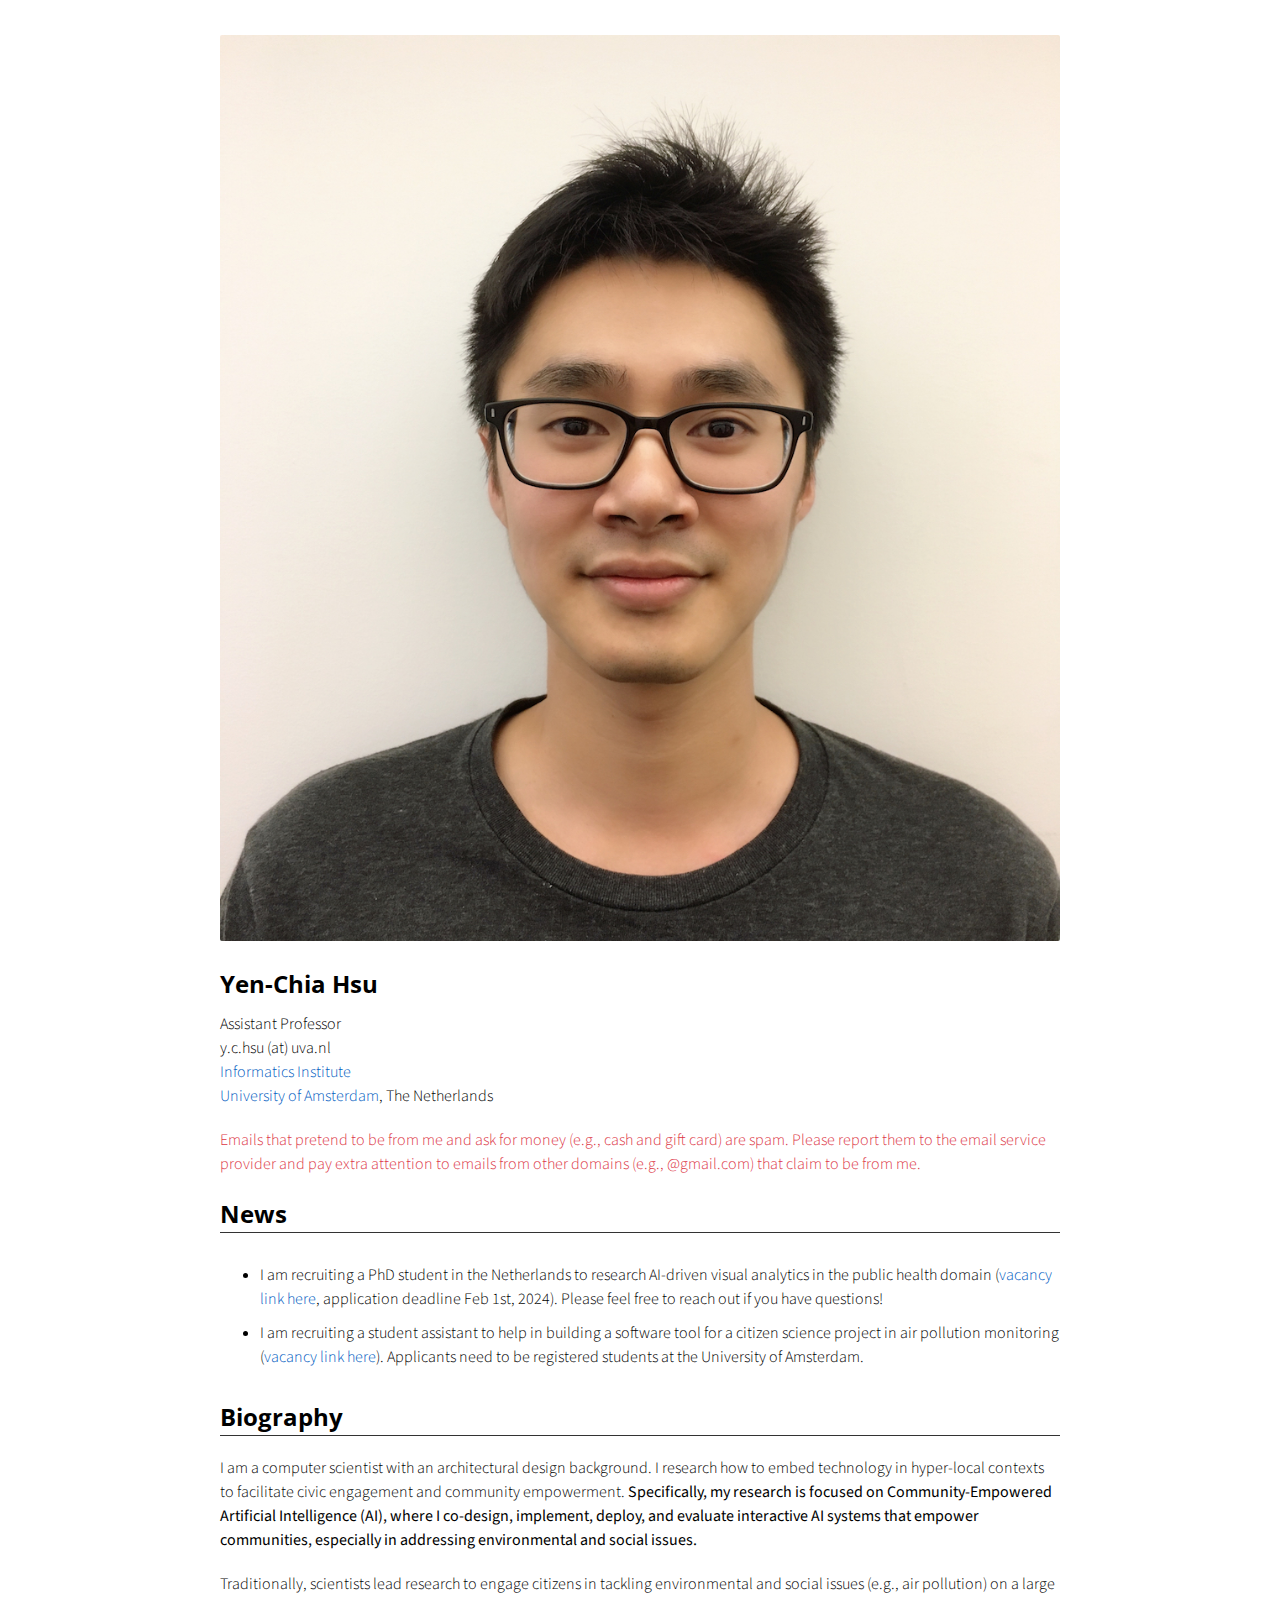
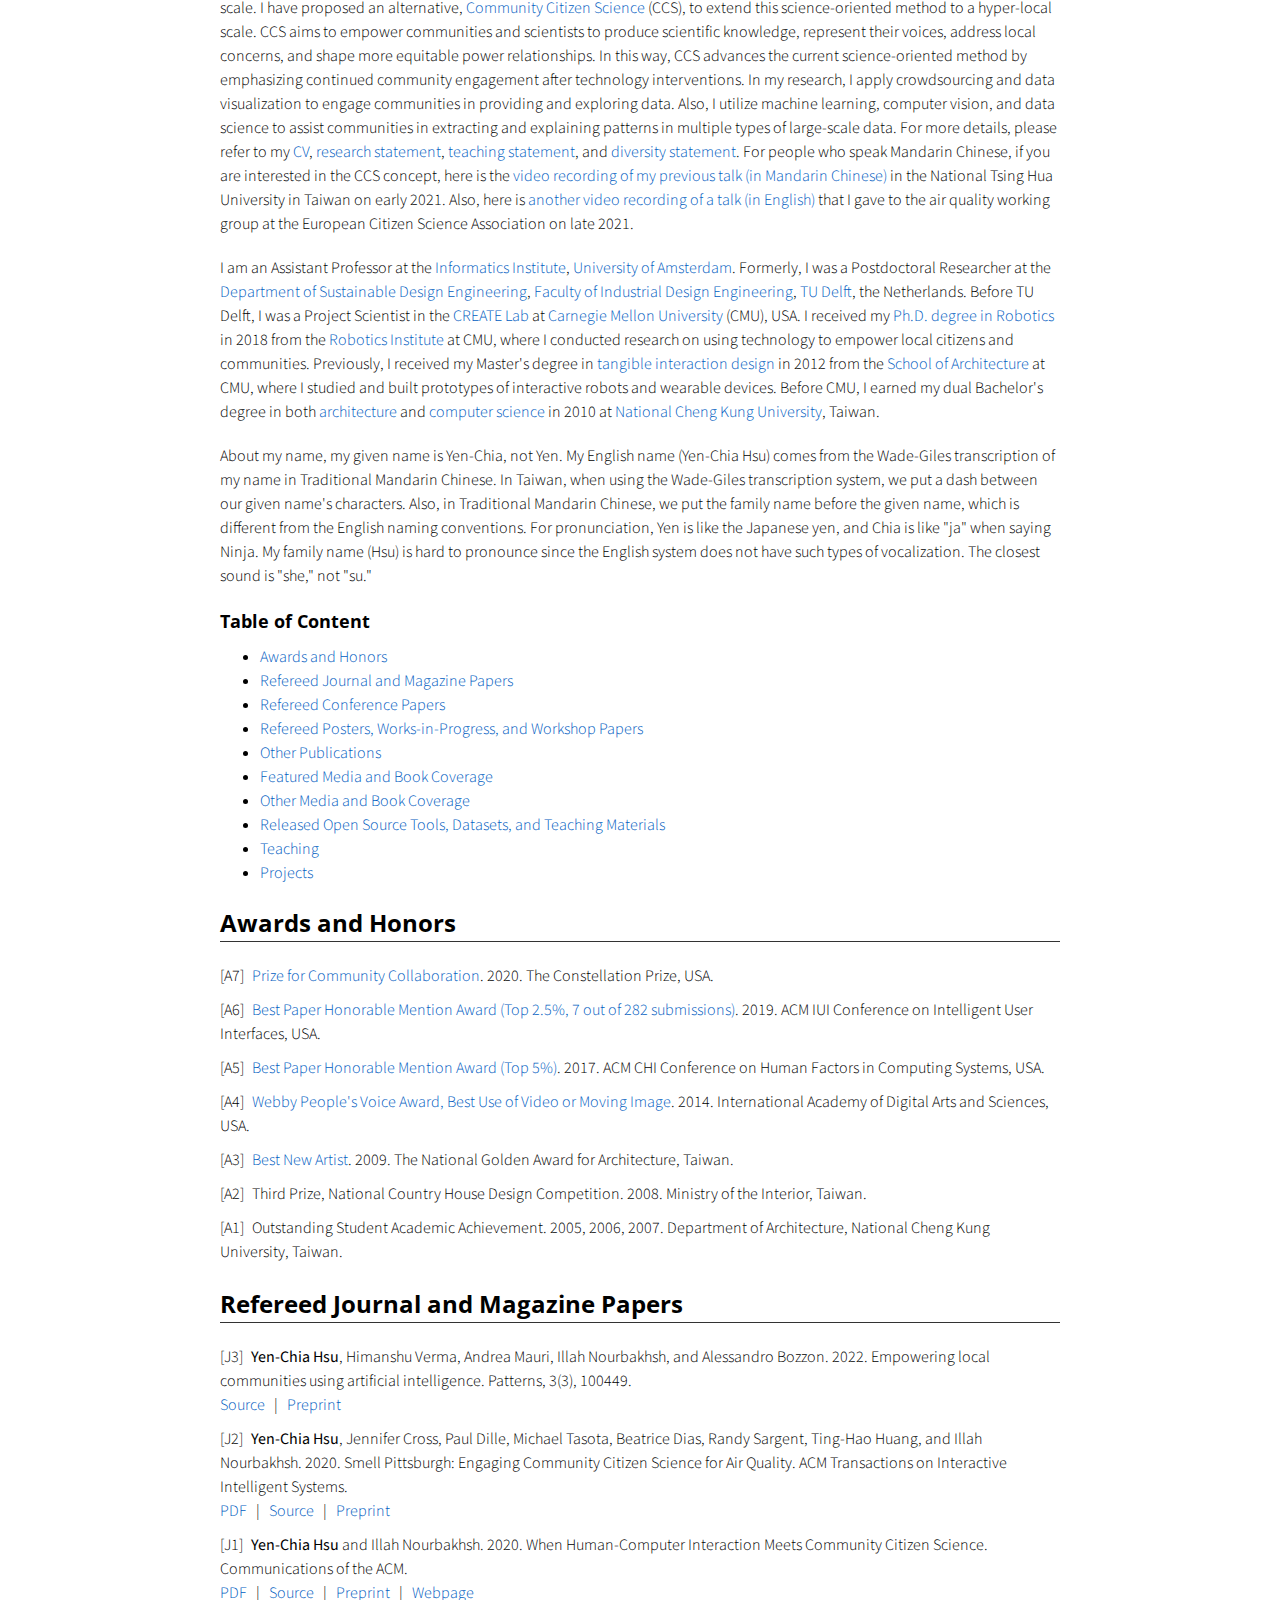
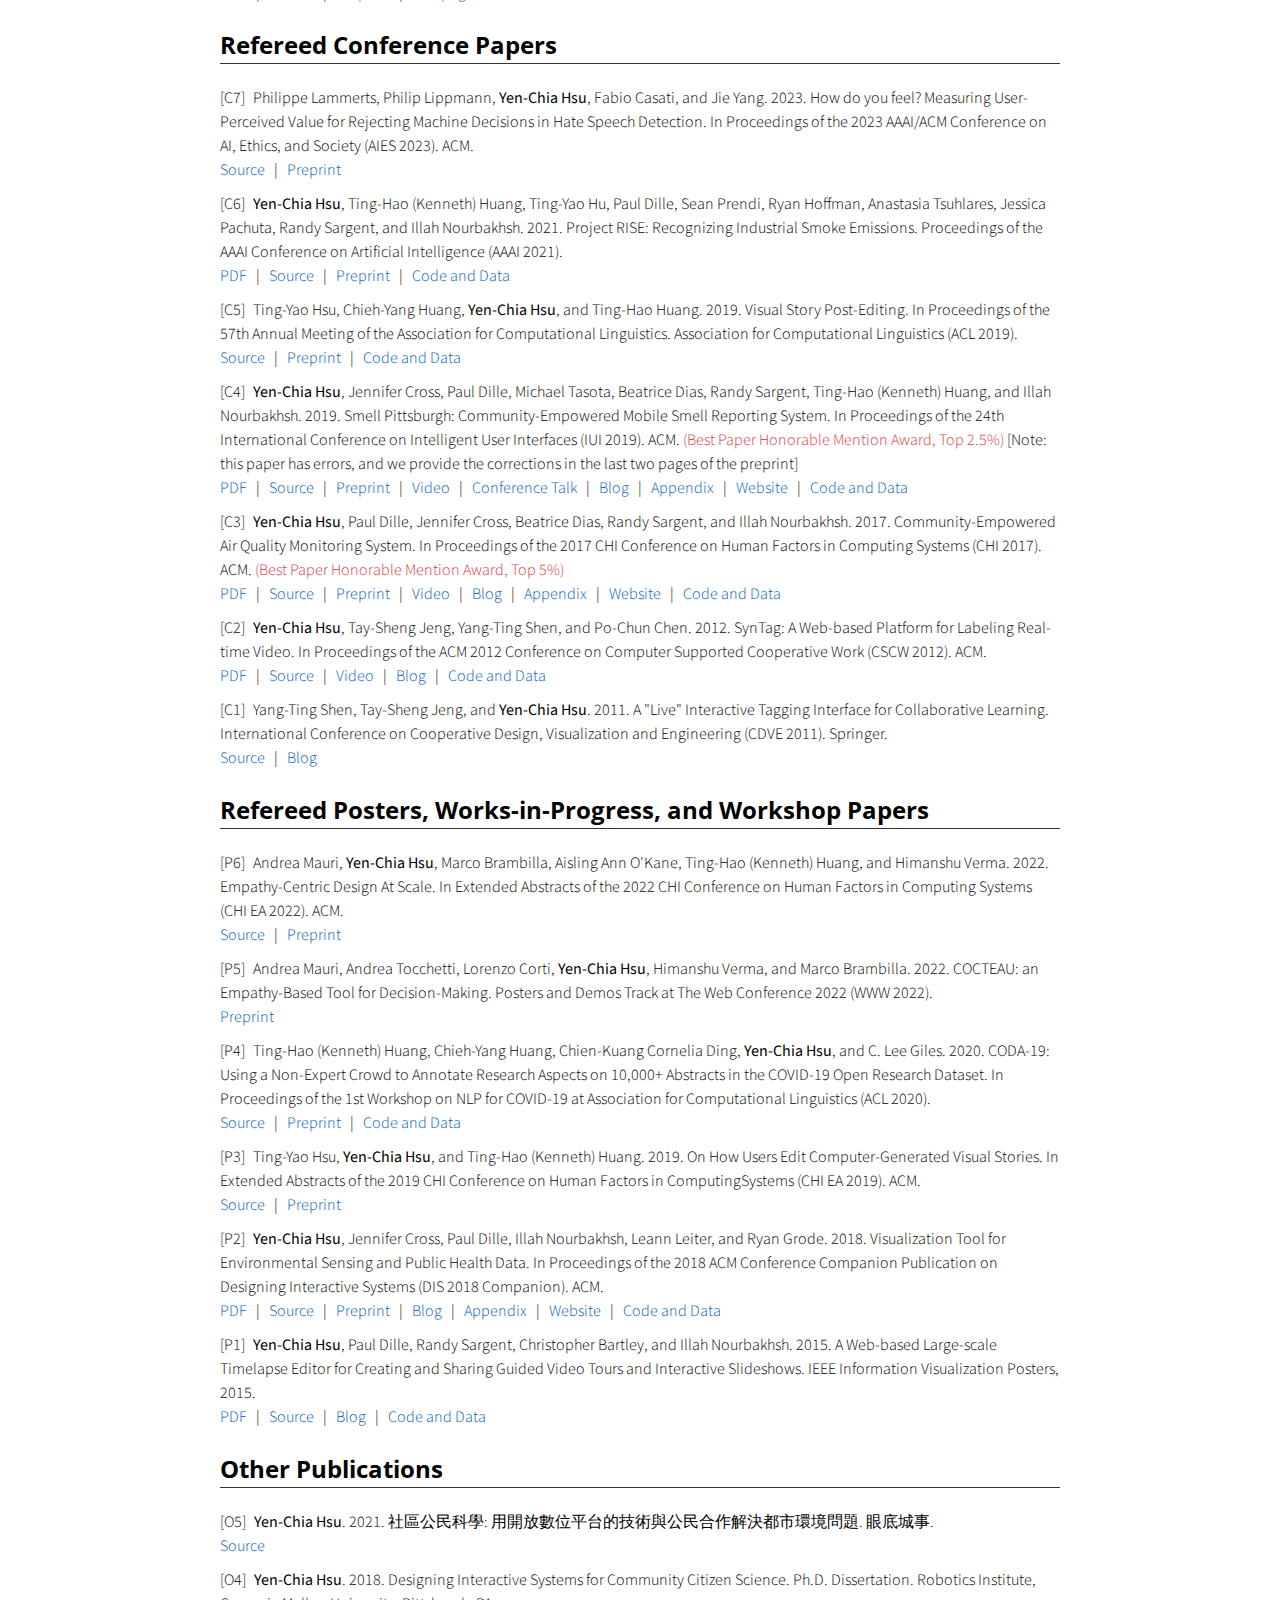
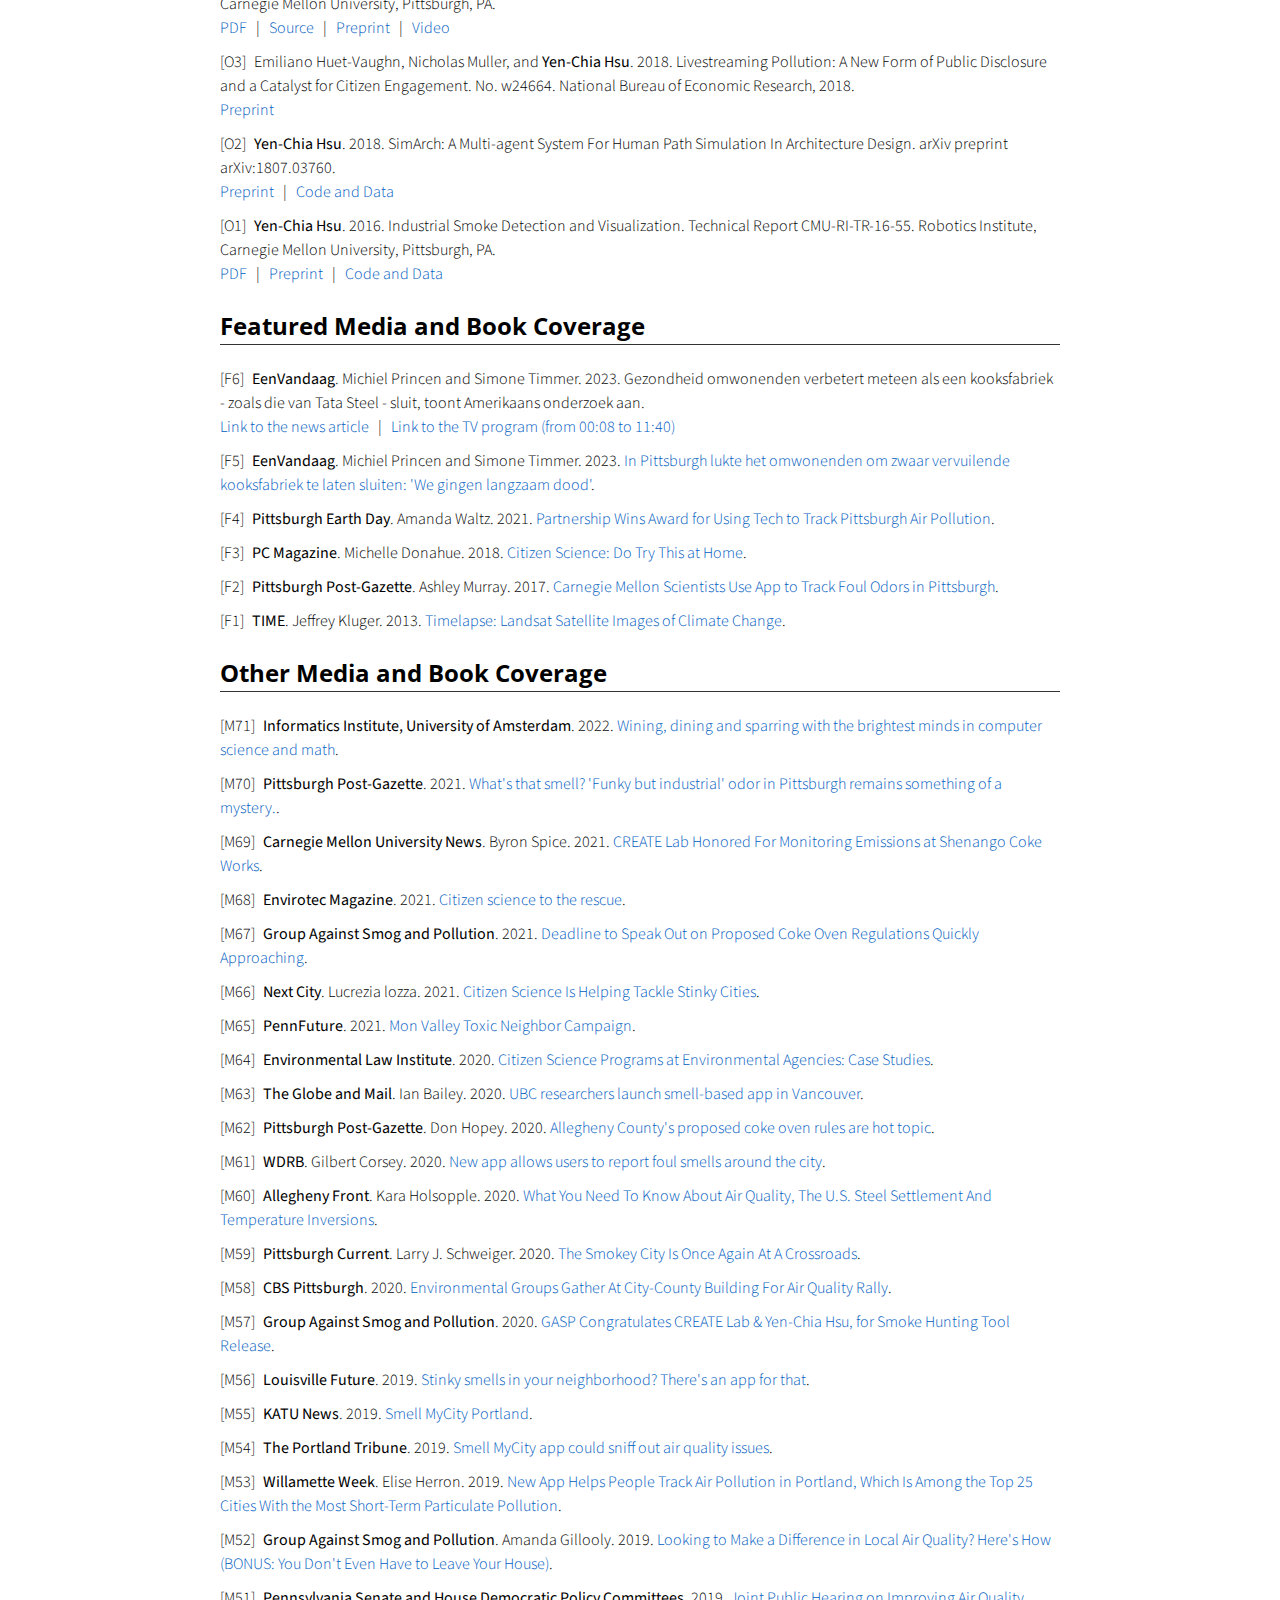
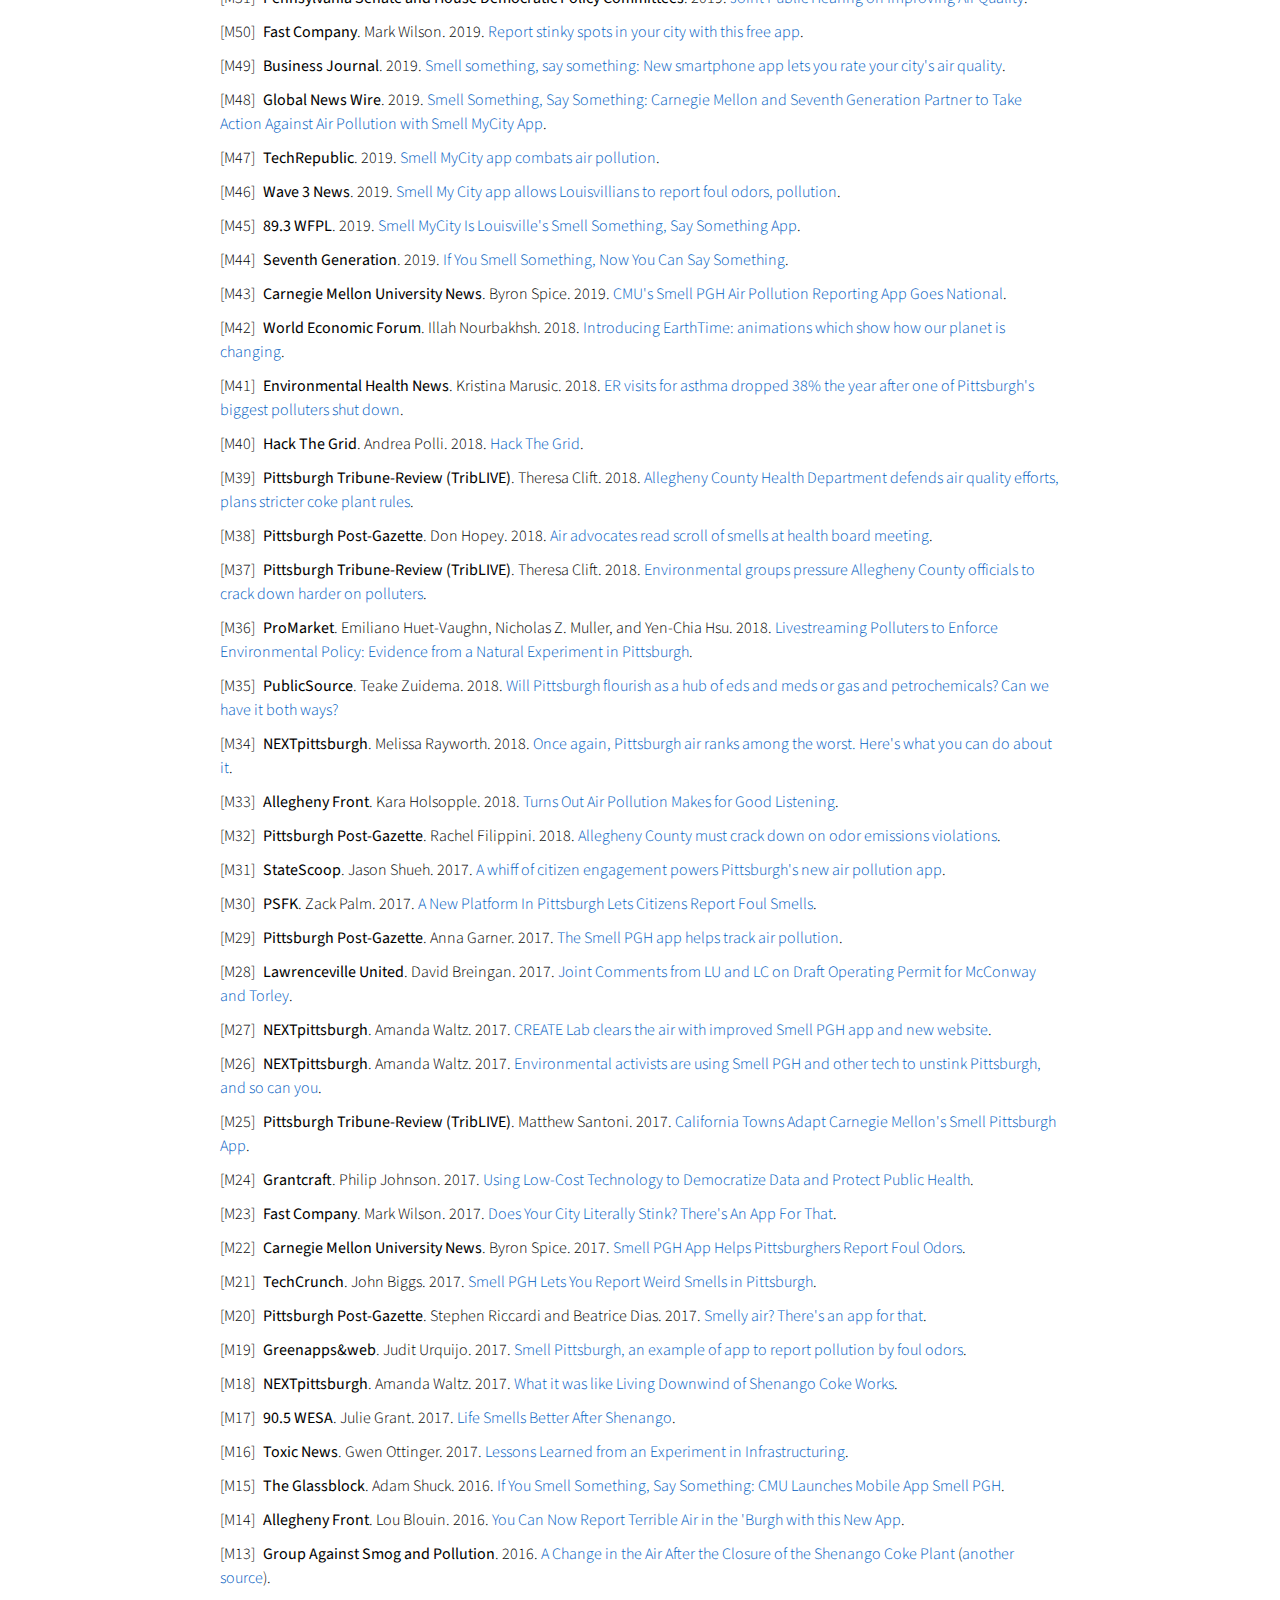
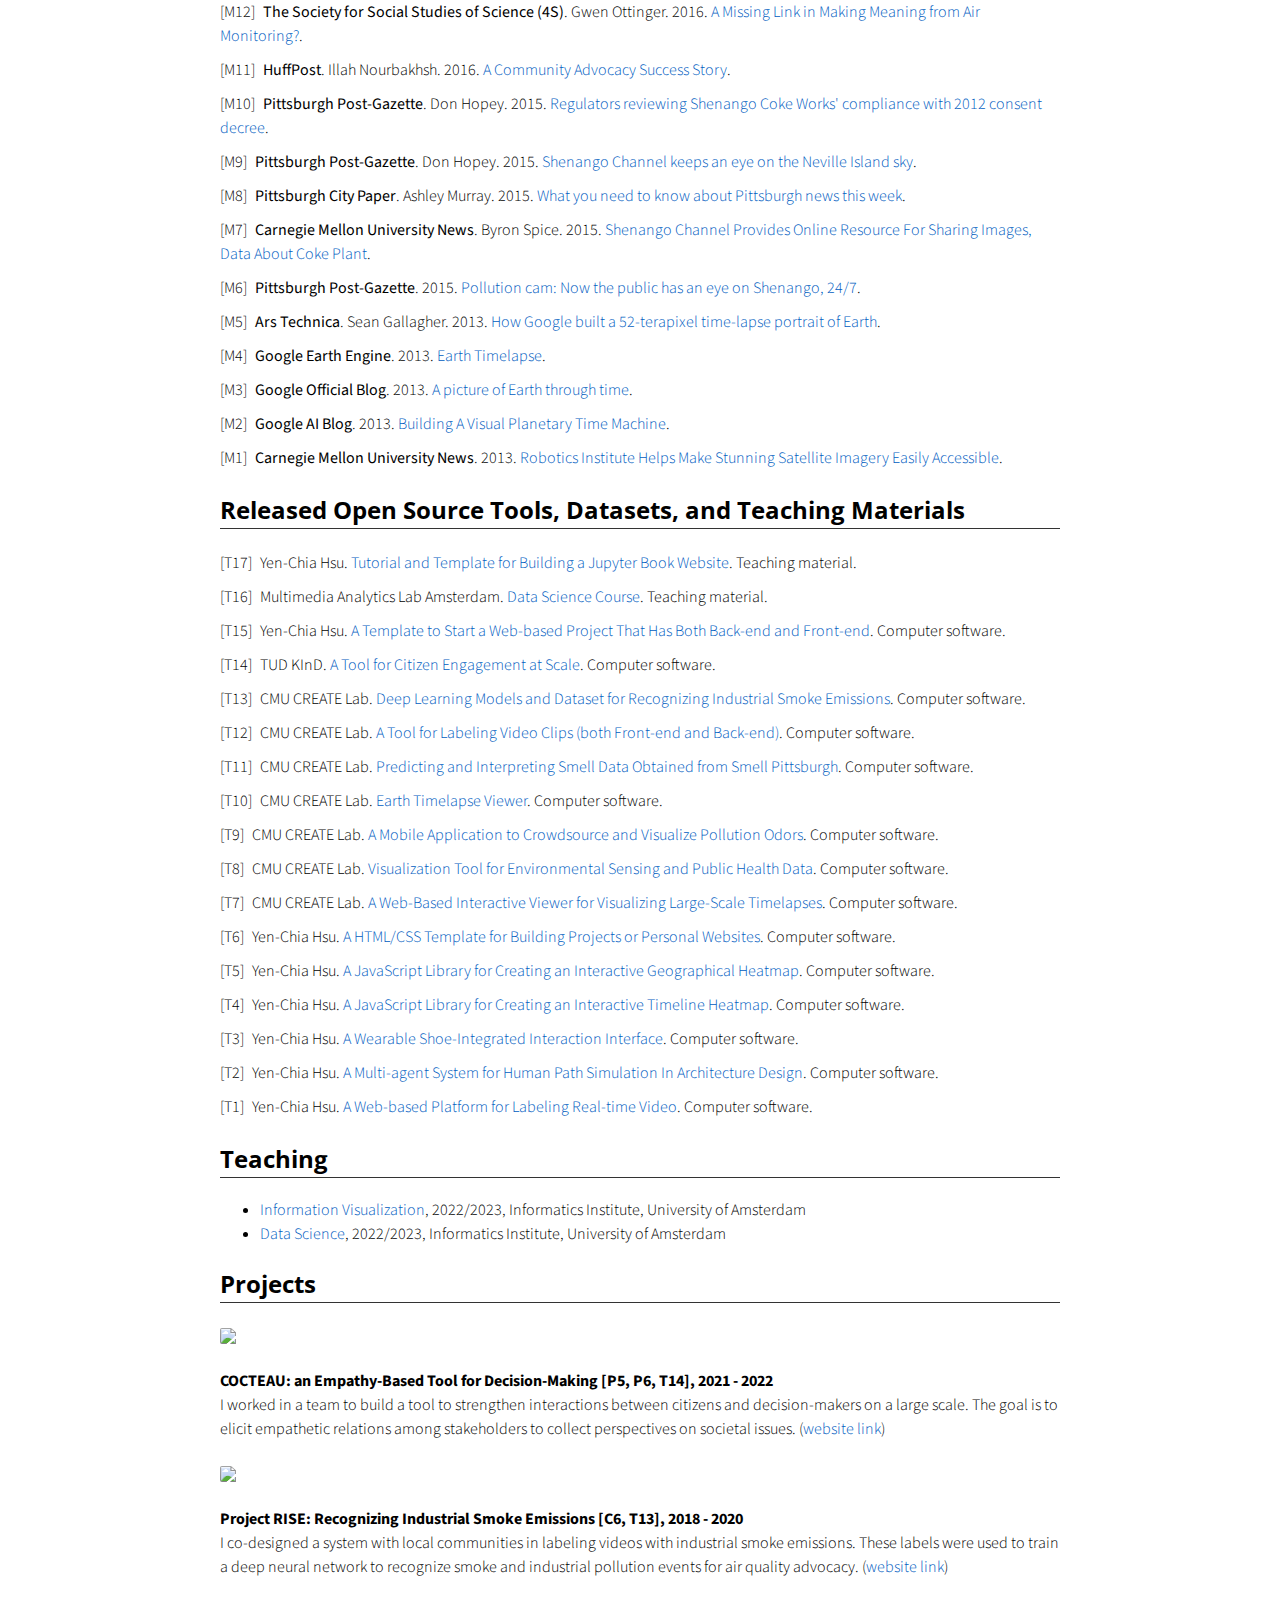
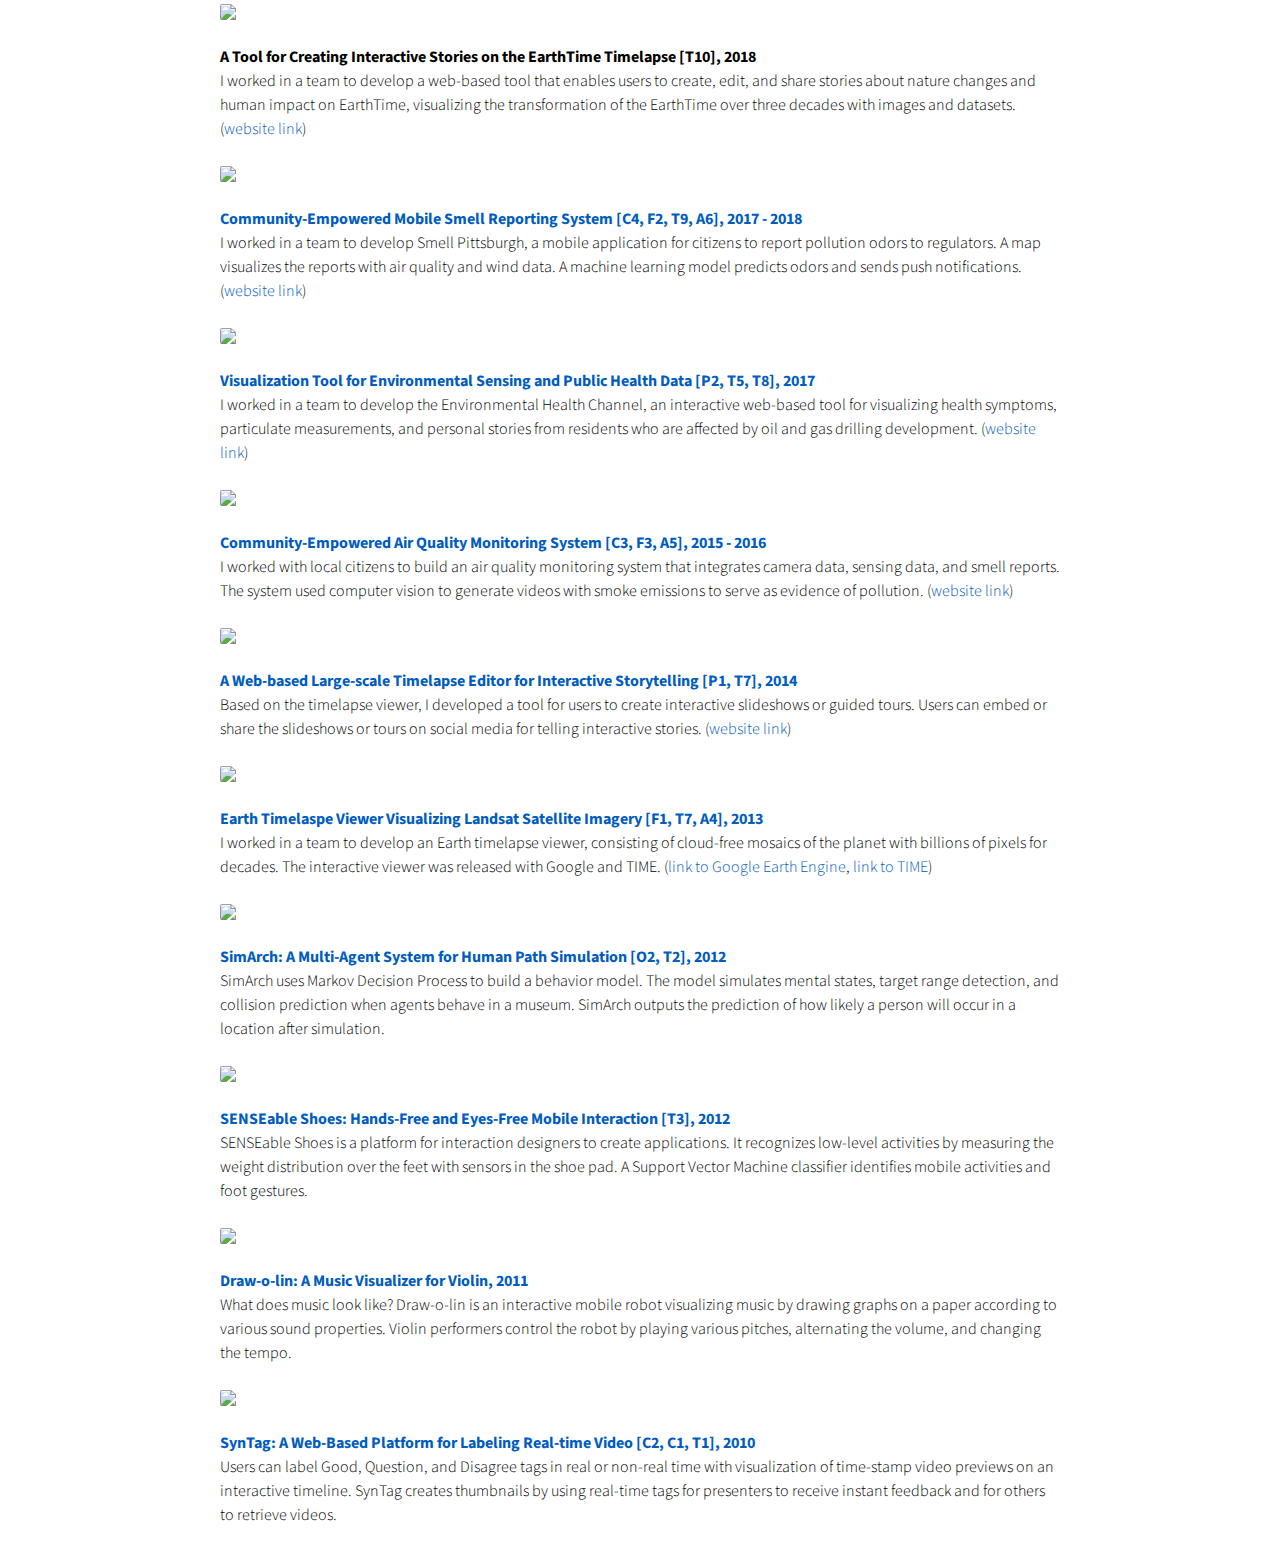
==== commit 692ba317: "Update." ====
--- a/index.html
+++ b/index.html
@@ -470,10 +470,26 @@
                   <a target="_blank" href="https://pittsburghearthday.org/partnership-wins-award-for-using-tech-to-track-pittsburgh-air-pollution/">Partnership Wins Award for Using Tech to Track Pittsburgh Air Pollution</a>.
                 </p>
               </li>
+              <li>
+                <p class="text-small-margin">
+                  <b>EenVandaag</b>. Michiel Princen and Simone Timmer. 2023.
+                  <a target="_blank" href="https://eenvandaag.avrotros.nl/item/in-pittsburgh-lukte-het-omwonenden-om-zwaar-vervuilende-kooksfabriek-te-laten-sluiten-we-gingen-langzaam-dood/">In Pittsburgh lukte het omwonenden om zwaar vervuilende kooksfabriek te laten sluiten: 'We gingen langzaam dood'</a>.
+                </p>
+              </li>
+              <li>
+                <p class="text-small-margin">
+                  <b>EenVandaag</b>. Michiel Princen and Simone Timmer. 2023.
+                  Gezondheid omwonenden verbetert meteen als een kooksfabriek - zoals die van Tata Steel - sluit, toont Amerikaans onderzoek aan.
+                  <br>
+                  <a href="https://eenvandaag.avrotros.nl/item/gezondheid-omwonenden-verbetert-meteen-als-kooksfabriek-zoals-die-van-tata-steel-sluit-toont-amerikaans-onderzoek-aan/" target="_blank">Link to the news article</a>
+                  &nbsp;&nbsp;|&nbsp;&nbsp;
+                  <a href="https://eenvandaag.avrotros.nl/item/eenvandaag-15-12-2023/" target="_blank">Link to the TV program (from 00:08 to 11:40)</a>
+                </p>
+              </li>
               <!--<li>
                 <p class="text-small-margin">
+                  <b>Publisher</b>. Name. 2021.
                   <a target="_blank" href=""></a>
-                  <br>in by (2016)
                 </p>
               </li>-->
             </ol>
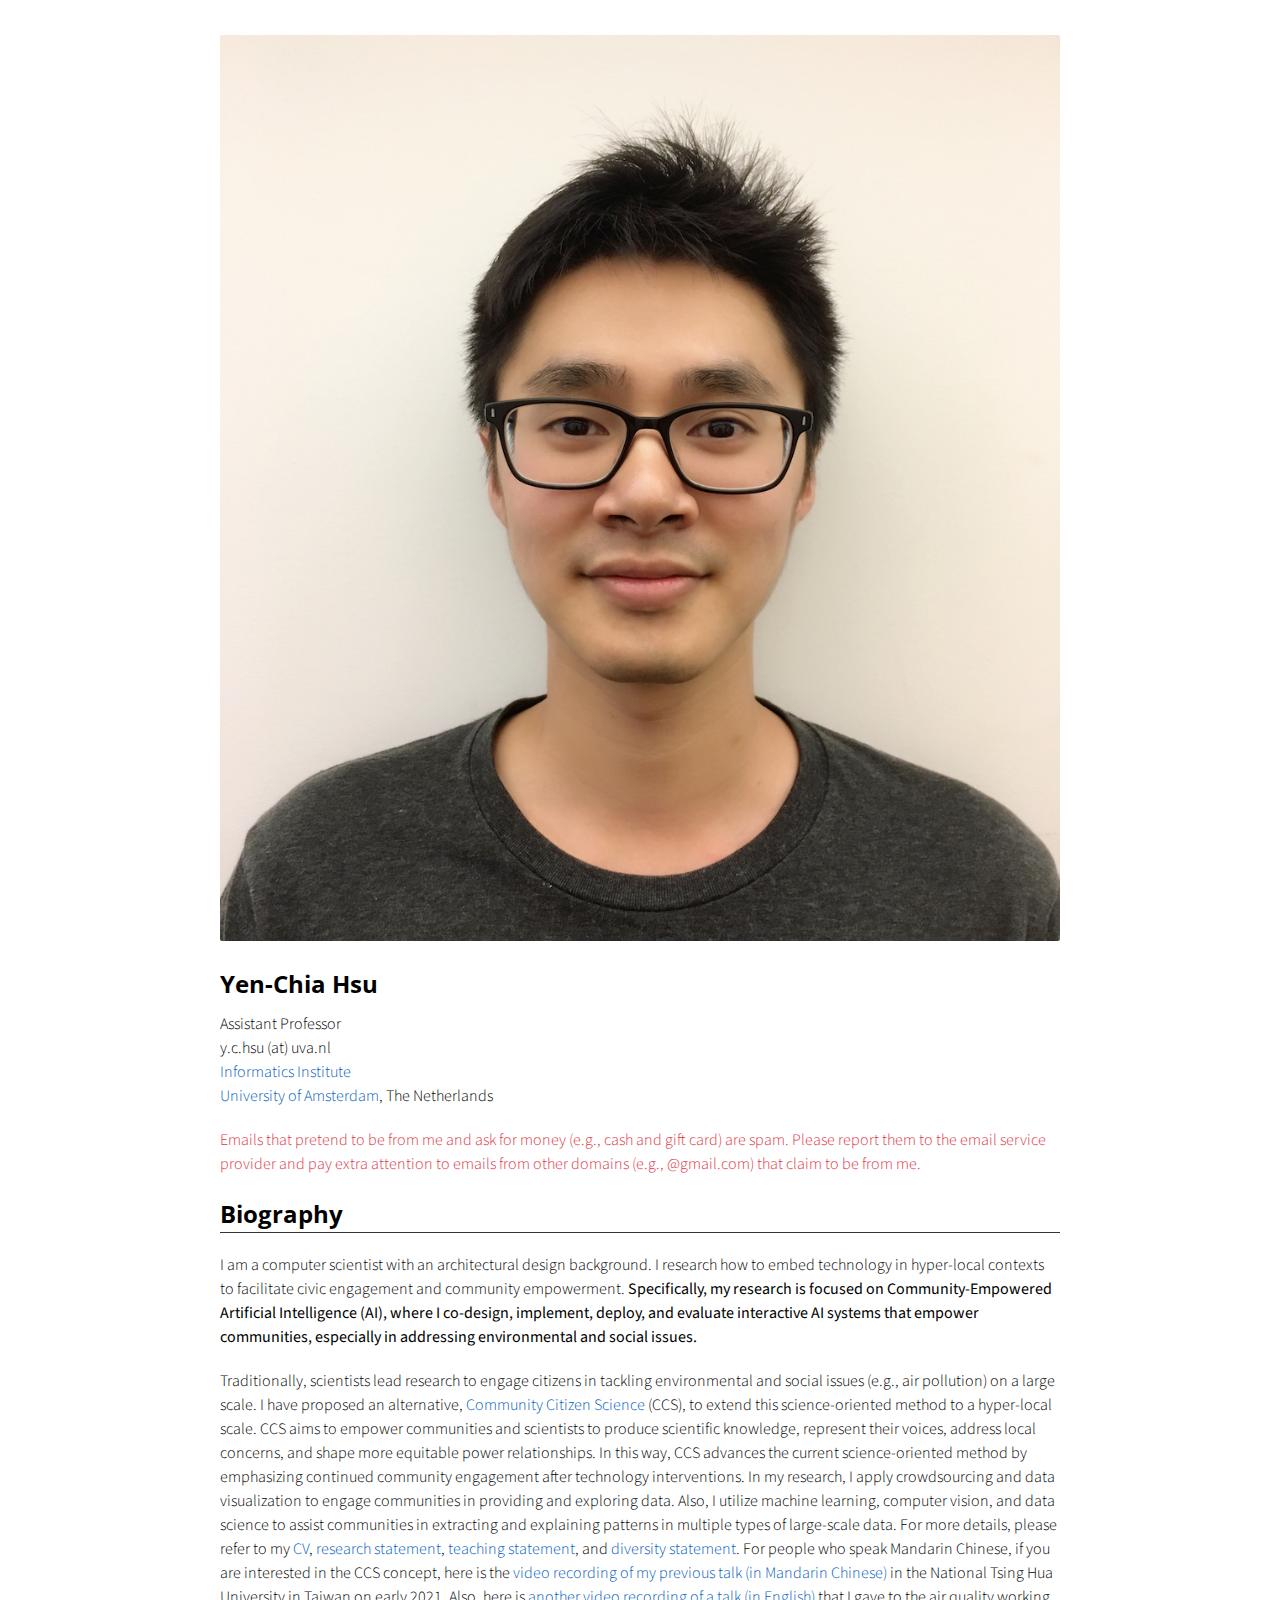
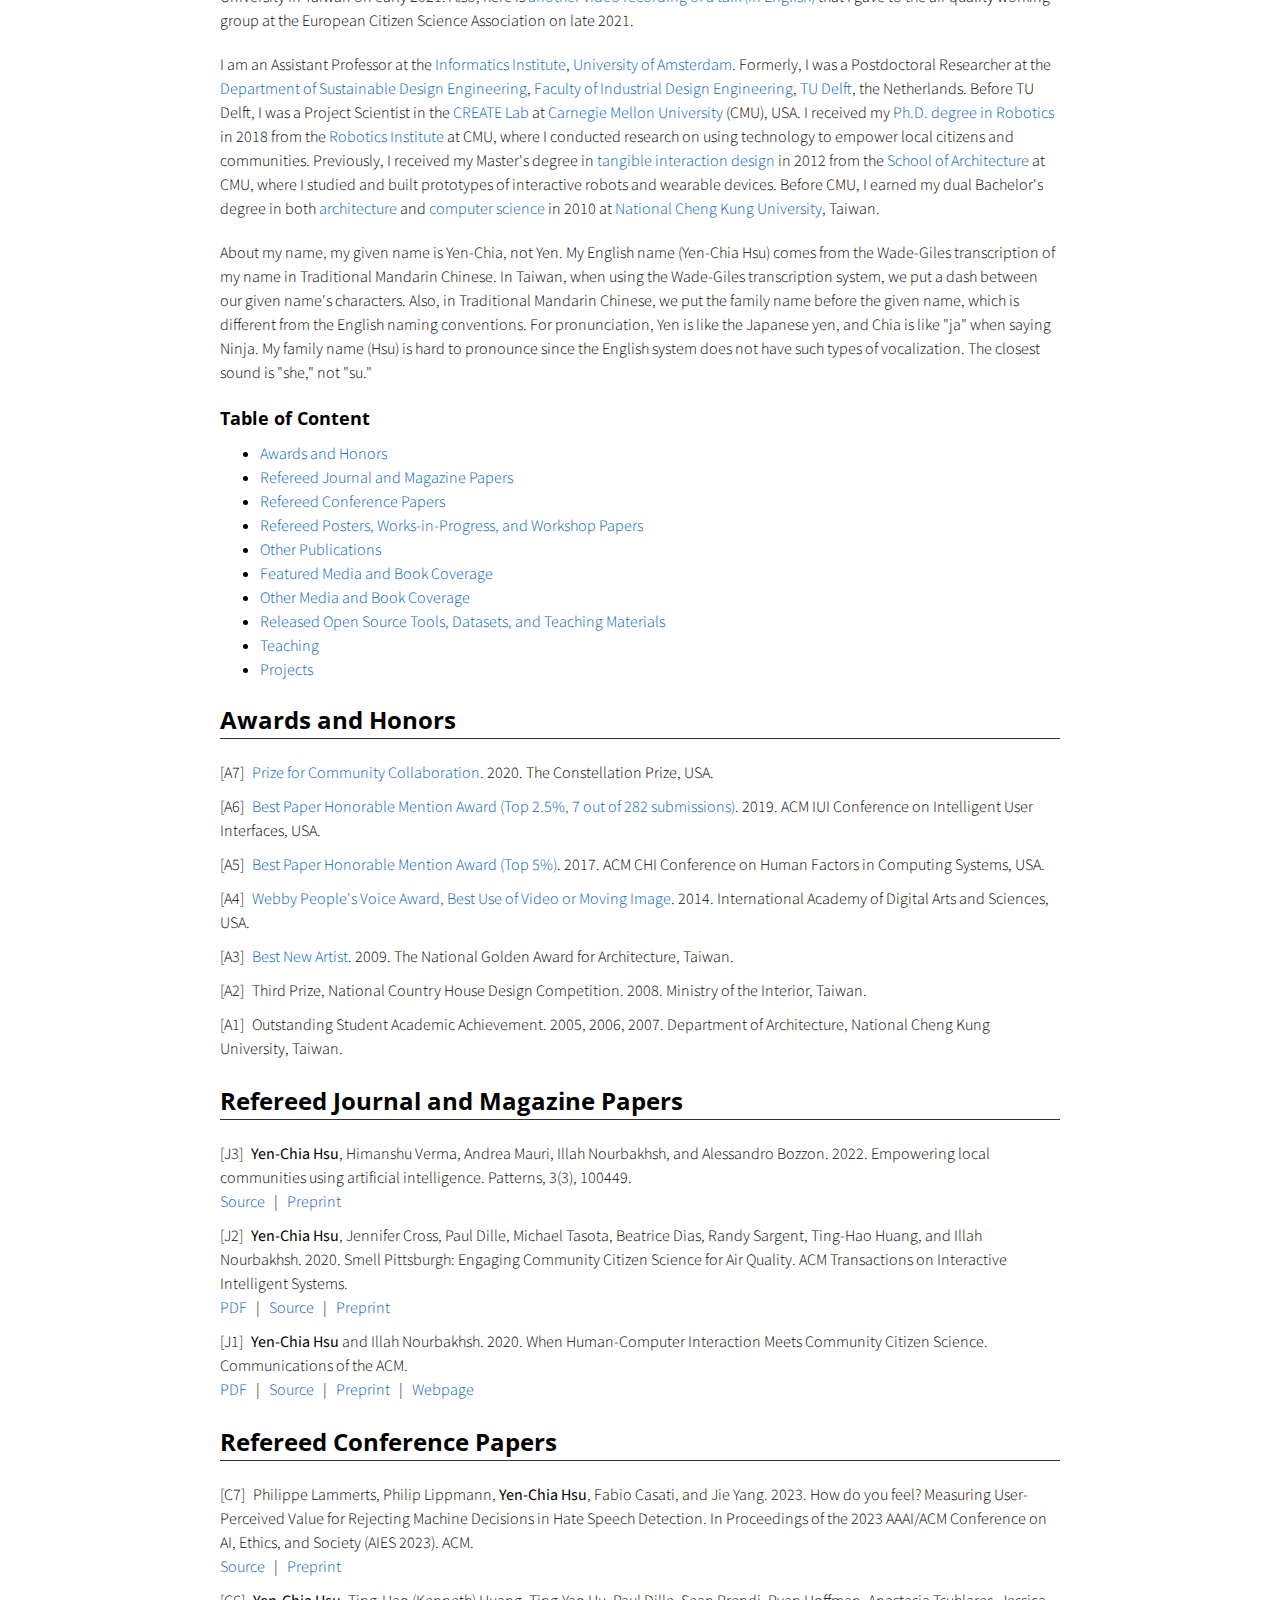
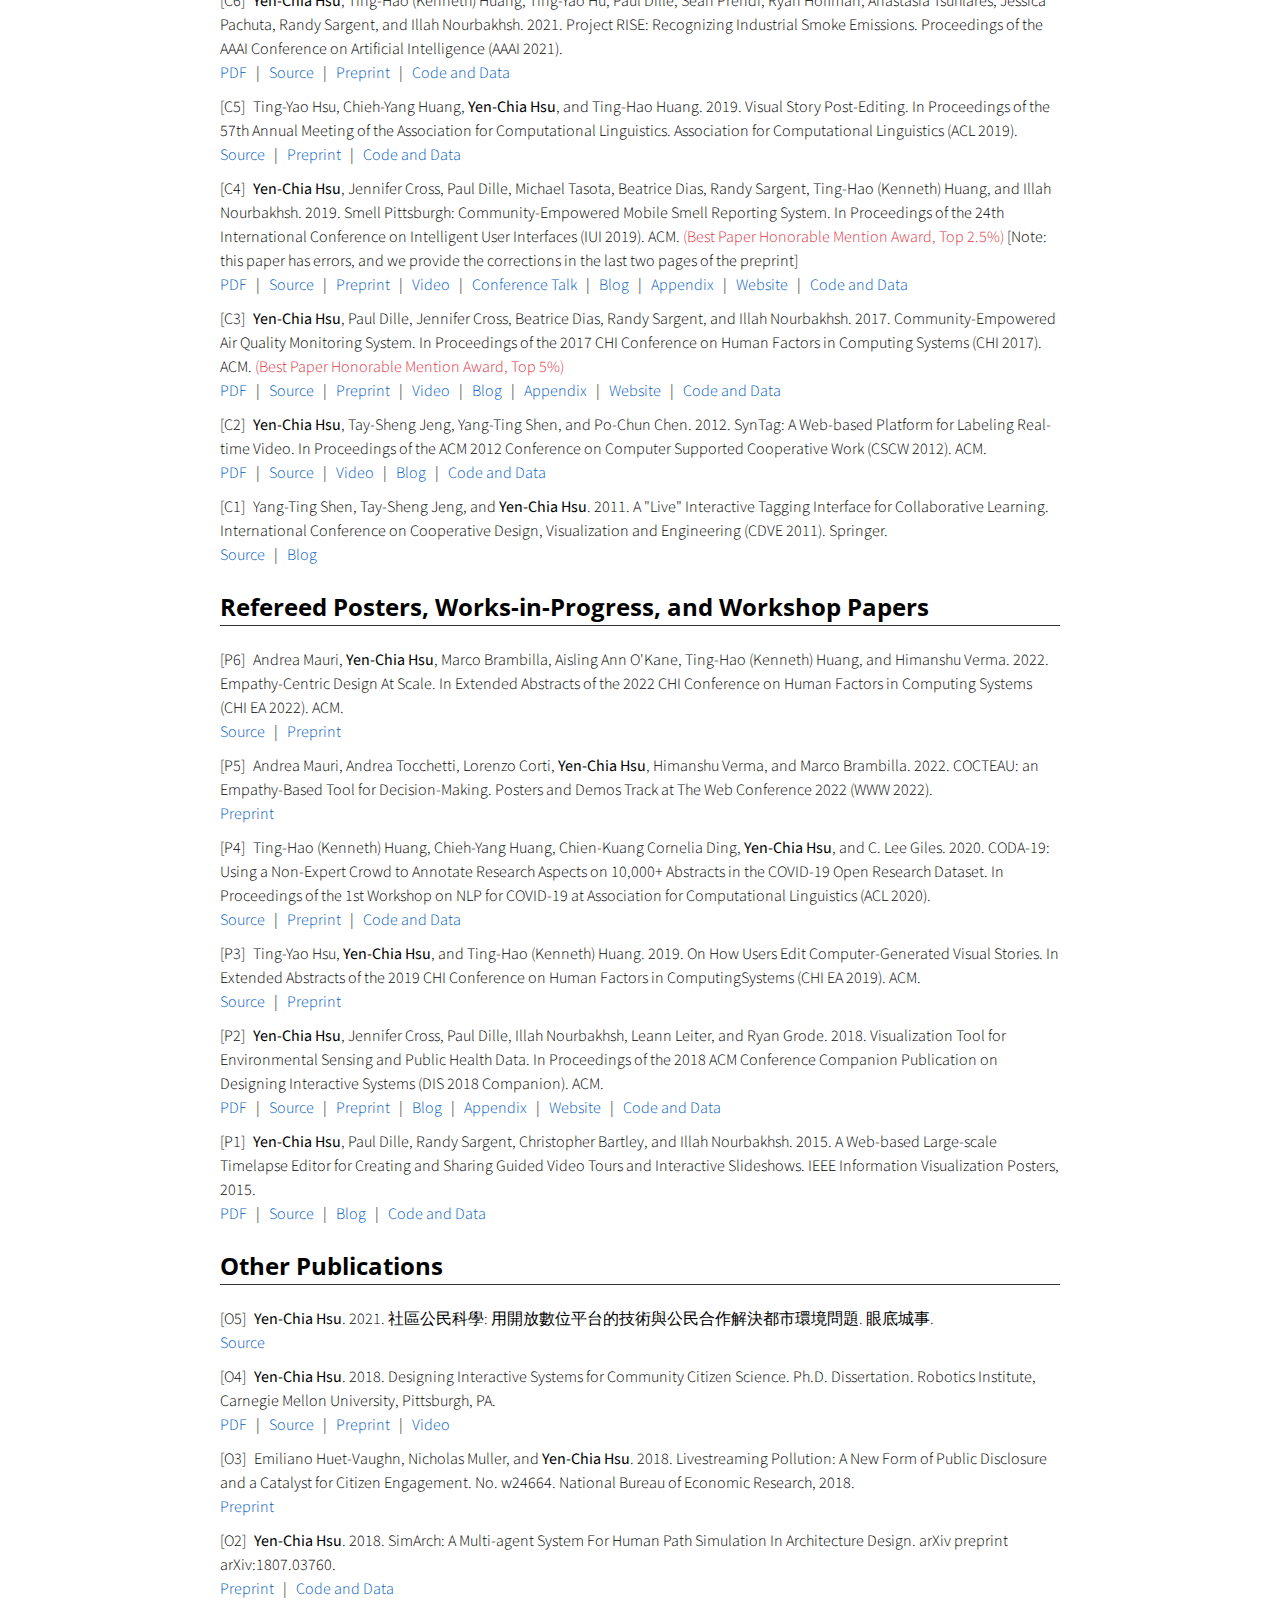
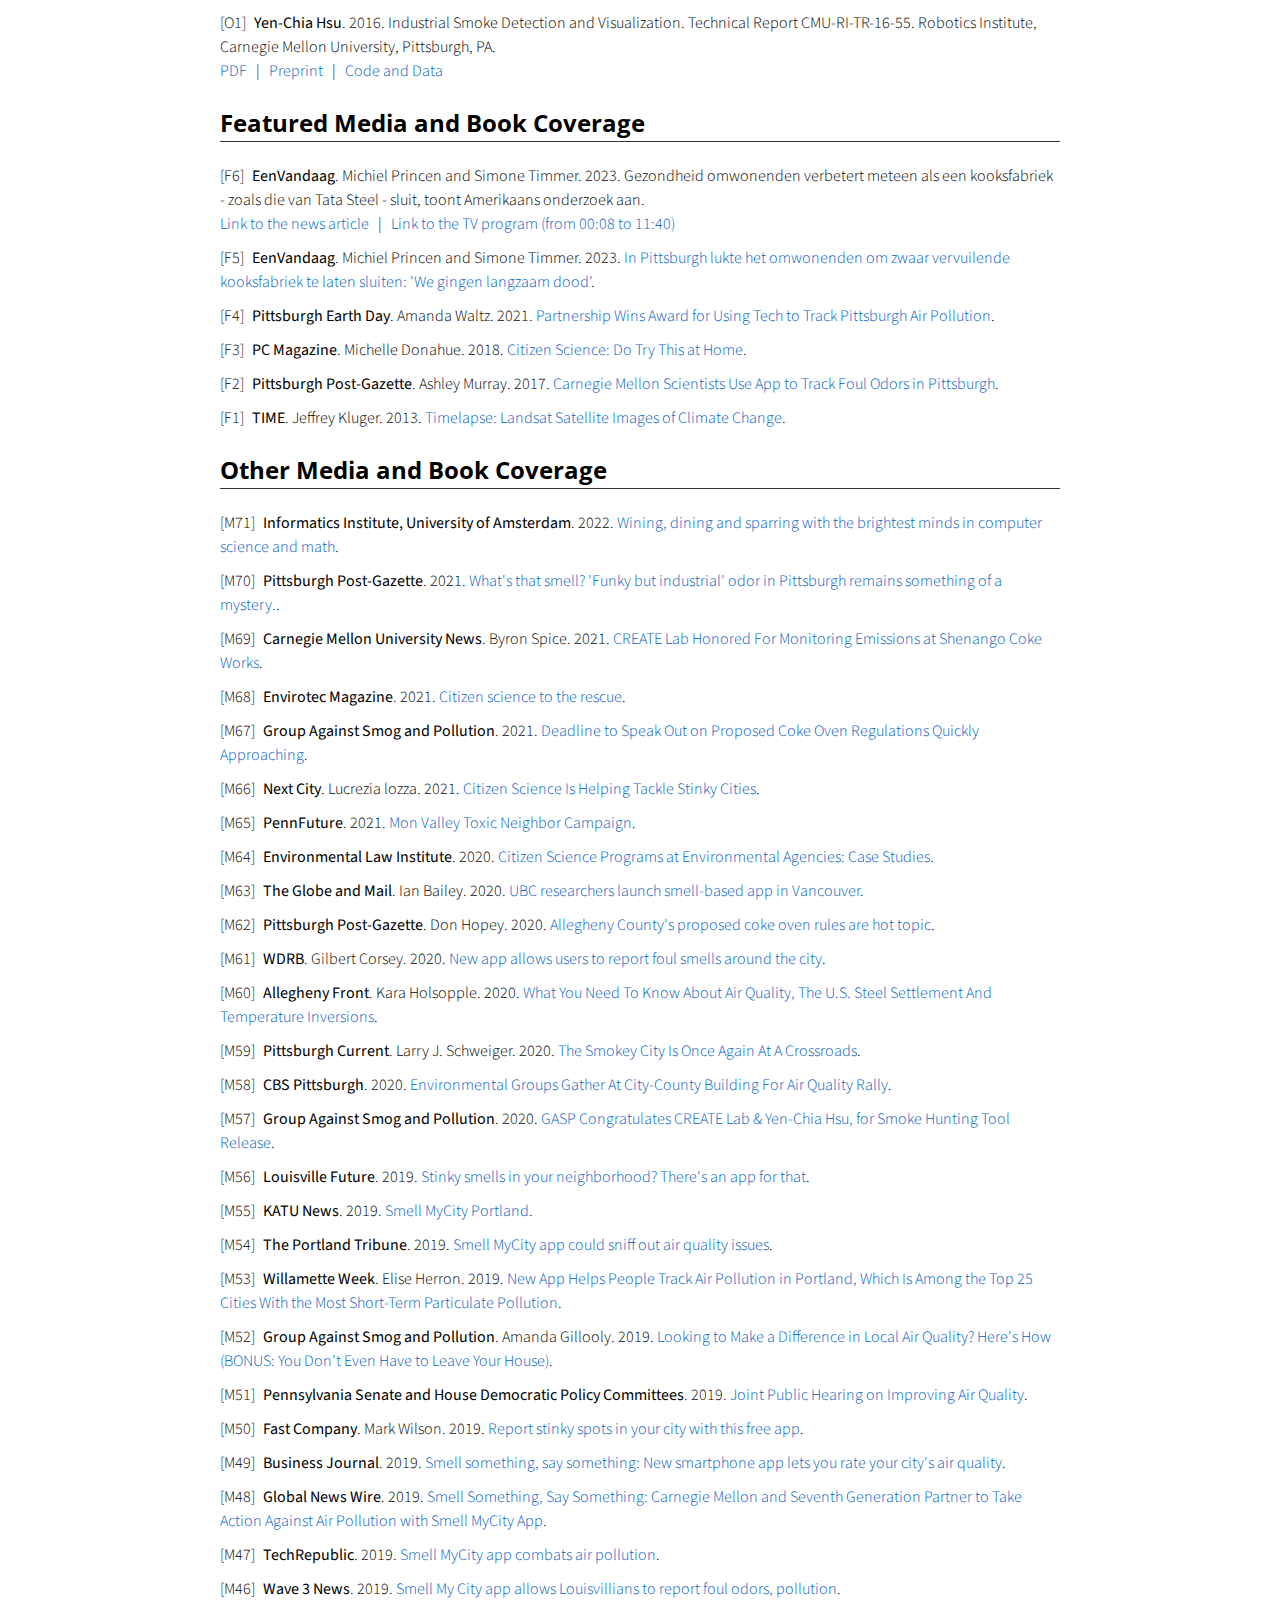
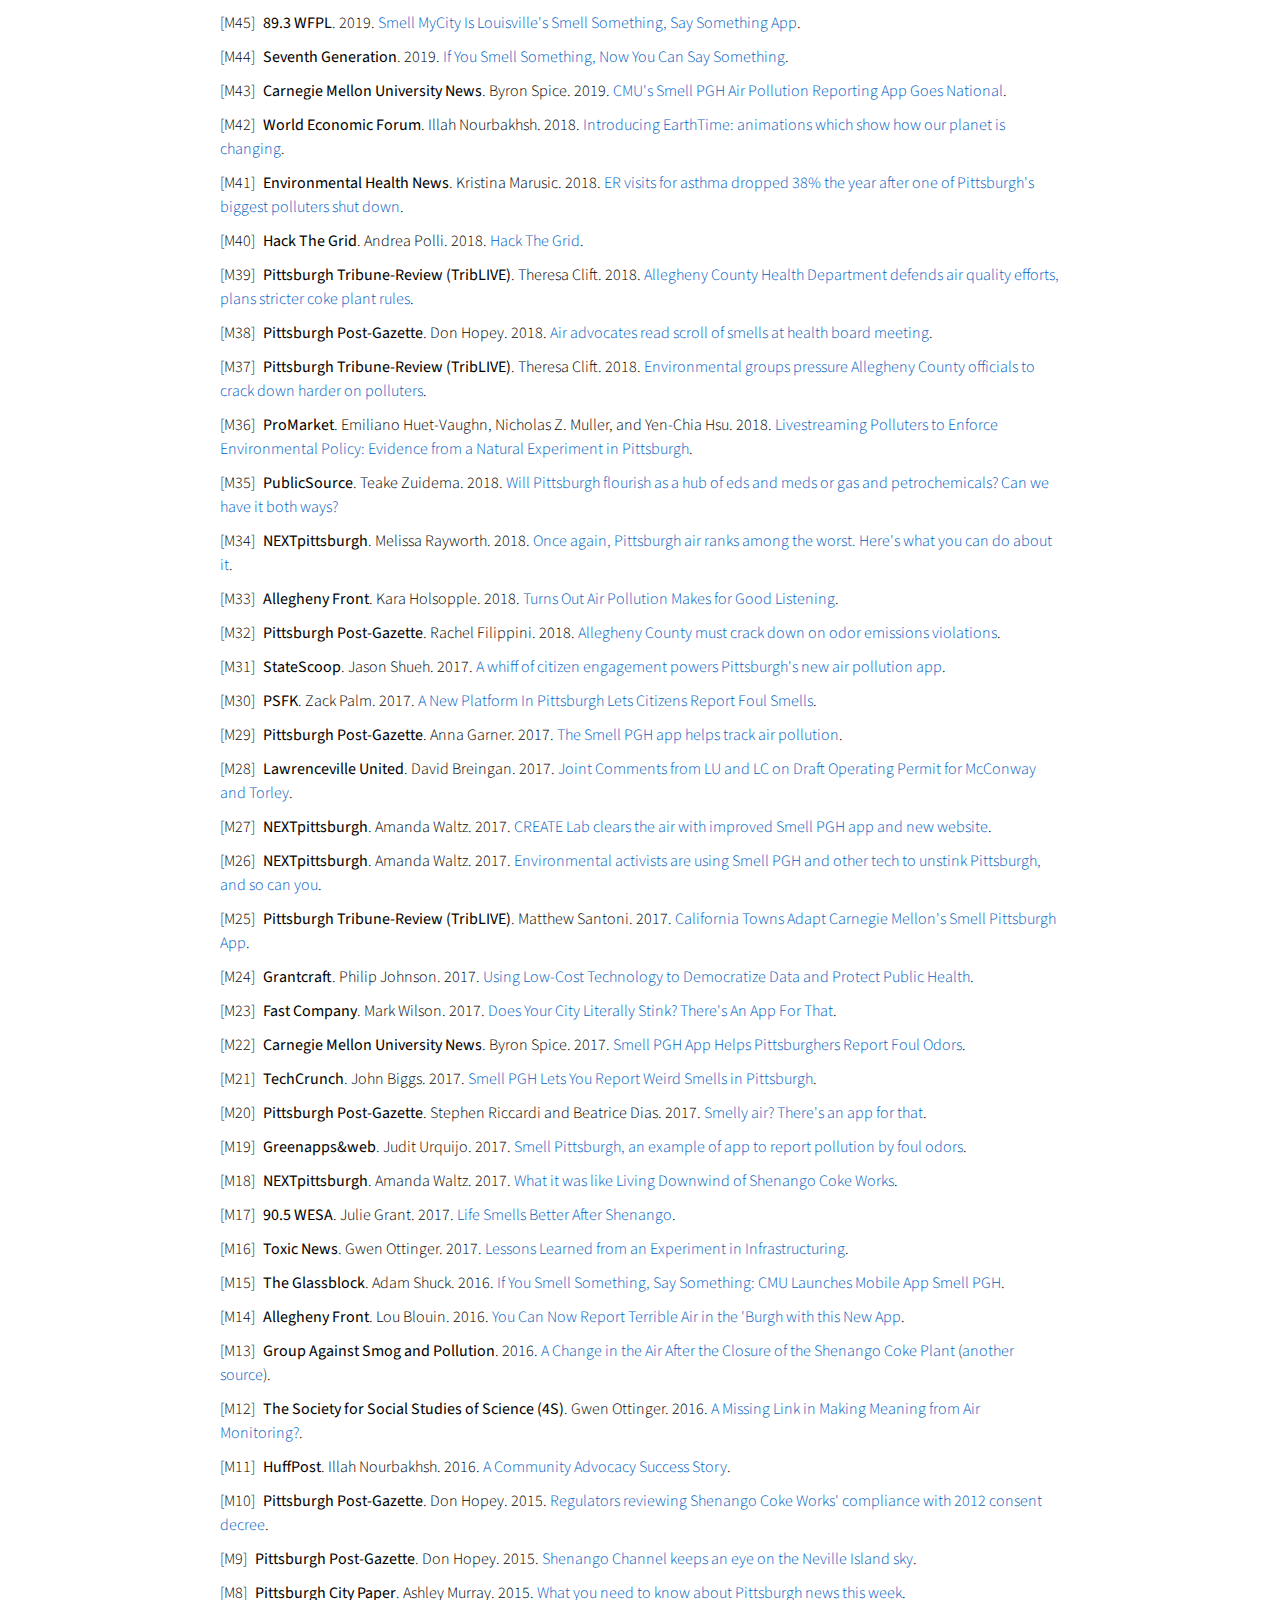
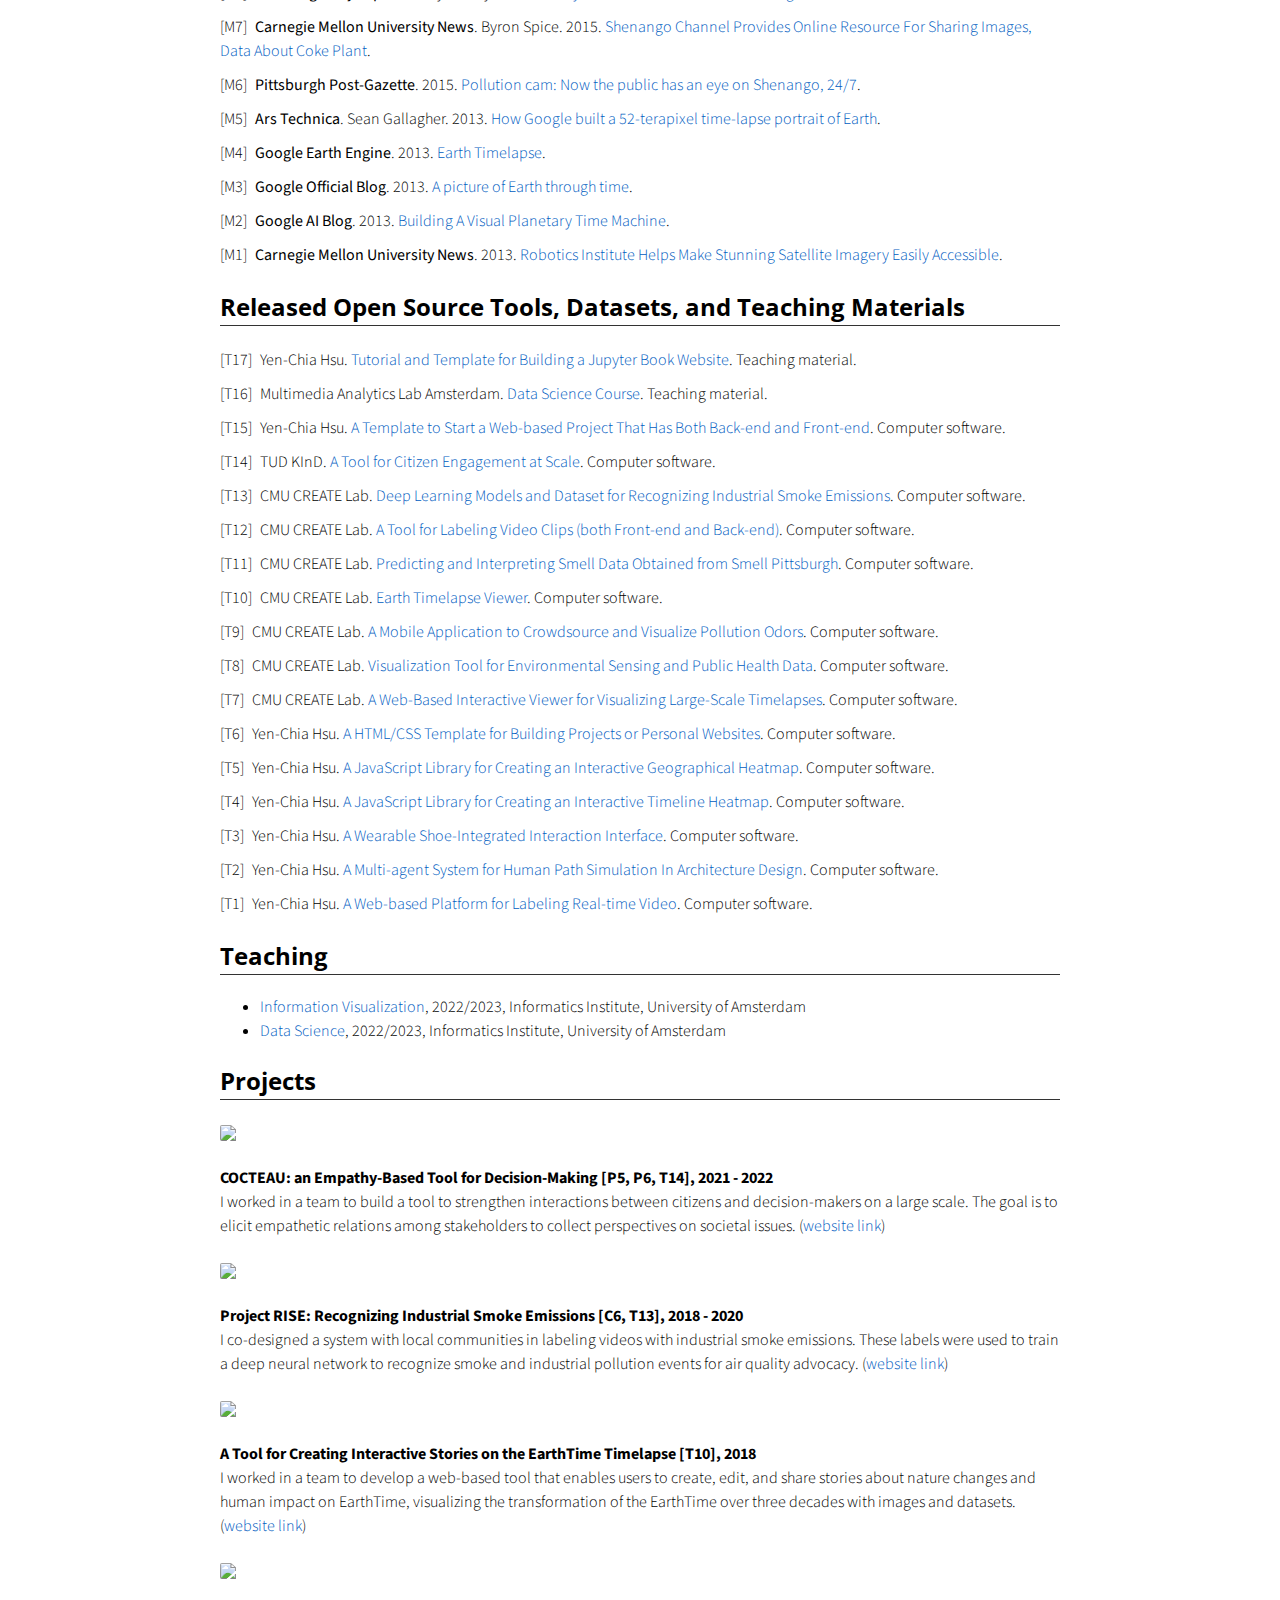
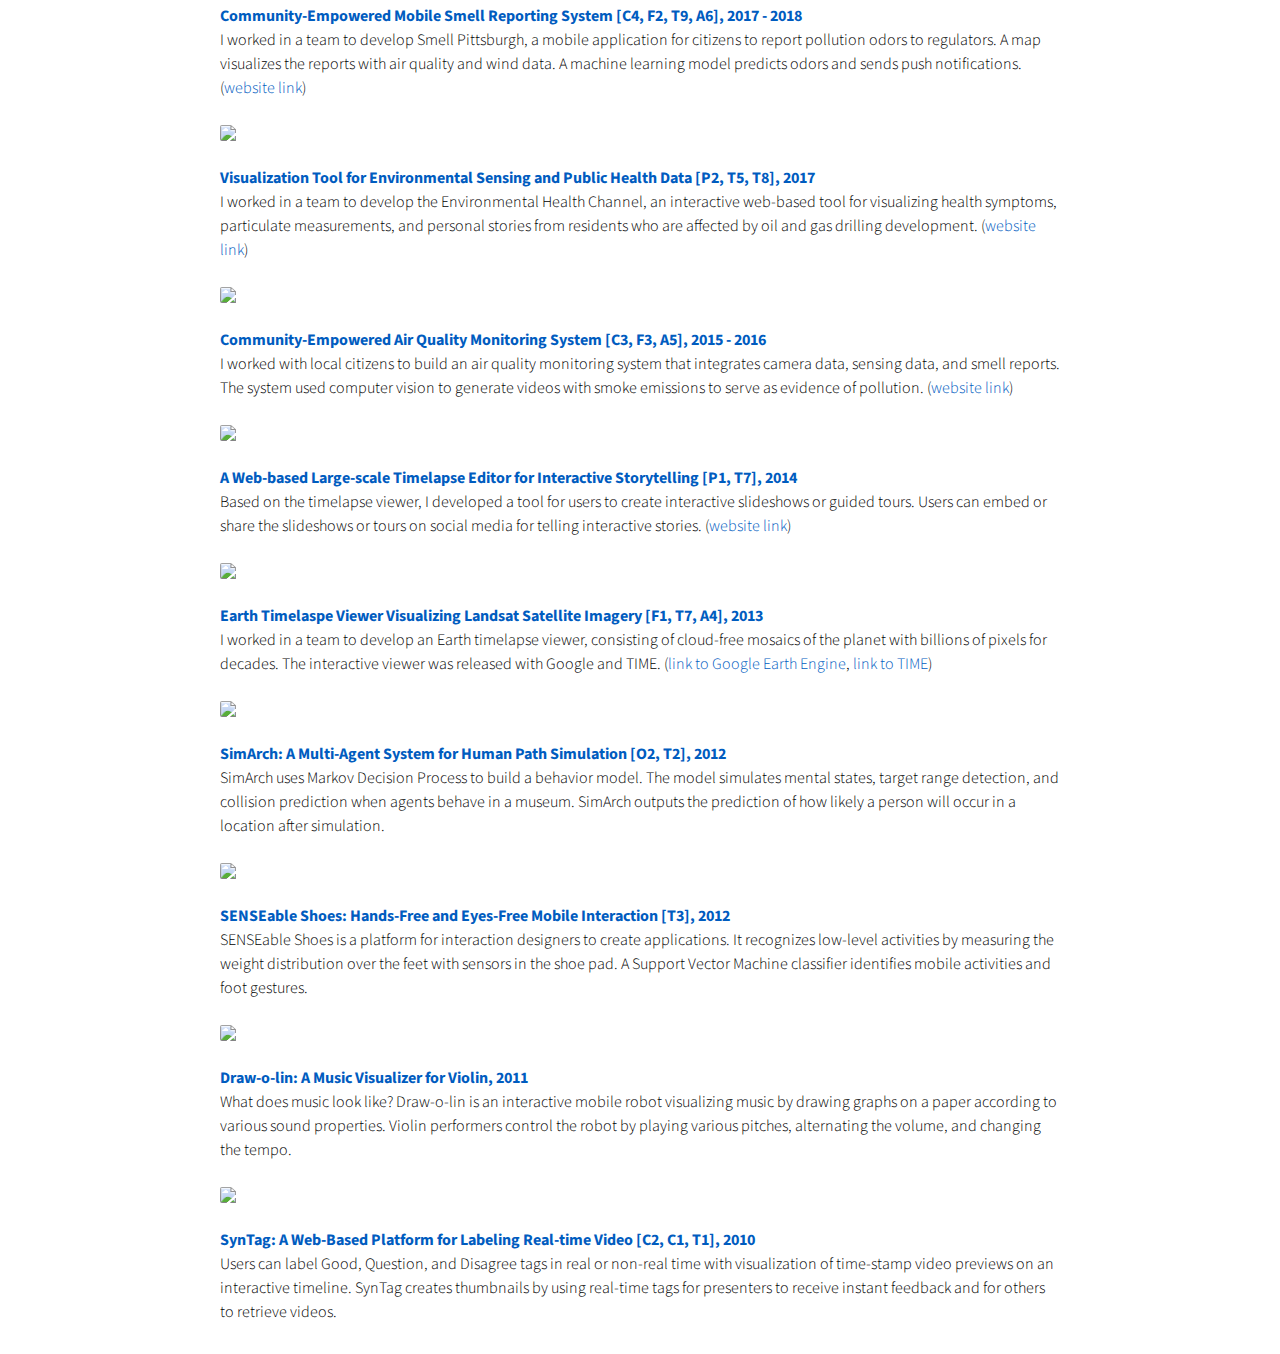
==== commit 9ddbc496: "Update." ====
--- a/index.html
+++ b/index.html
@@ -56,22 +56,6 @@
                 Please report them to the email service provider and pay extra attention to emails from other domains (e.g., @gmail.com) that claim to be from me.
               </span>
             </p>
-            <h2>News</h2>
-            <hr>
-            <ul>
-              <li>
-                <p class="text">
-                  I am recruiting a PhD student in the Netherlands to research AI-driven visual analytics in the public health domain (<a href="https://www.academictransfer.com/en/335457/phd-position-in-ai-and-visual-analytics-for-multi-modal-summarization/">vacancy link here</a>, application deadline Feb 1st, 2024).
-                  Please feel free to reach out if you have questions!
-                </p>
-              </li>
-              <li>
-                <p class="text">
-                  I am recruiting a student assistant to help in building a software tool for a citizen science project in air pollution monitoring (<a href="vacancy.html#sa-ai-spot-toxic-cloud">vacancy link here</a>).
-                  Applicants need to be registered students at the University of Amsterdam.
-                </p>
-              </li>
-            </ul>
             <h2>Biography</h2>
             <hr>
             <p class="text">
@@ -86,7 +70,7 @@
               In this way, CCS advances the current science-oriented method by emphasizing continued community engagement after technology interventions.
               In my research, I apply crowdsourcing and data visualization to engage communities in providing and exploring data.
               Also, I utilize machine learning, computer vision, and data science to assist communities in extracting and explaining patterns in multiple types of large-scale data.
-              For more details, please refer to my <a href="file/CV.pdf" target="_blank">CV</a>,
+              For more details, please refer to my <a href="https://drive.google.com/file/d/1Esa-xfOAR9rcZQxUP5tYLVubefom5Z4j/view?usp=drive_link" target="_blank">CV</a>,
               <a href="file/yenchiah-research-v5.pdf" target="_blank">research statement</a>,
               <a href="file/yenchiah-teaching-v6.pdf" target="_blank">teaching statement</a>,
               and <a href="file/yenchiah-diversity-v3.pdf" target="_blank">diversity statement</a>.
@@ -806,7 +790,7 @@
               <li>
                 <p class="text-small-margin">
                   <b>Group Against Smog and Pollution</b>. Amanda Gillooly. 2019.
-                  <a target="_blank" href="https://gasp-pgh.org/2019/10/25/looking-to-make-a-difference-in-local-air-quality-heres-how-bonus-you-dont-even-have-to-leave-your-house">Looking to Make a Difference in Local Air Quality? Here's How (BONUS: You Don't Even Have to Leave Your House)</a>.
+                  <a target="_blank" href="https://www.gasp-pgh.org/looking-to-make-a-difference-in-local-air-quality-here-s-how-bonus-you-don-t-even-hav-1">Looking to Make a Difference in Local Air Quality? Here's How (BONUS: You Don't Even Have to Leave Your House)</a>.
                 </p>
               </li>
               <li>
@@ -836,7 +820,7 @@
               <li>
                 <p class="text-small-margin">
                   <b>Group Against Smog and Pollution</b>. 2020.
-                  <a target="_blank" href="https://gasp-pgh.org/2020/05/27/gasp-congratulates-create-lab-yen-chia-hsu-for-smoke-hunting-tool-release/">GASP Congratulates CREATE Lab & Yen-Chia Hsu, for Smoke Hunting Tool Release</a>.
+                  <a target="_blank" href="https://www.gasp-pgh.org/gasp-congratulates-create-lab-yen-chia-hsu-for-smoke-hunting-tool-release">GASP Congratulates CREATE Lab & Yen-Chia Hsu, for Smoke Hunting Tool Release</a>.
                 </p>
               </li>
               <li>
@@ -896,7 +880,7 @@
               <li>
                 <p class="text-small-margin">
                   <b>Group Against Smog and Pollution</b>. 2021.
-                  <a target="_blank" href="https://gasp-pgh.org/2021/01/19/deadline-to-speak-out-on-proposed-coke-oven-regulations-quickly-approaching/">Deadline to Speak Out on Proposed Coke Oven Regulations Quickly Approaching</a>.
+                  <a target="_blank" href="https://www.gasp-pgh.org/deadline-to-speak-out-on-proposed-coke-oven-regulations-quickly-approaching-1">Deadline to Speak Out on Proposed Coke Oven Regulations Quickly Approaching</a>.
                 </p>
               </li>
               <li>
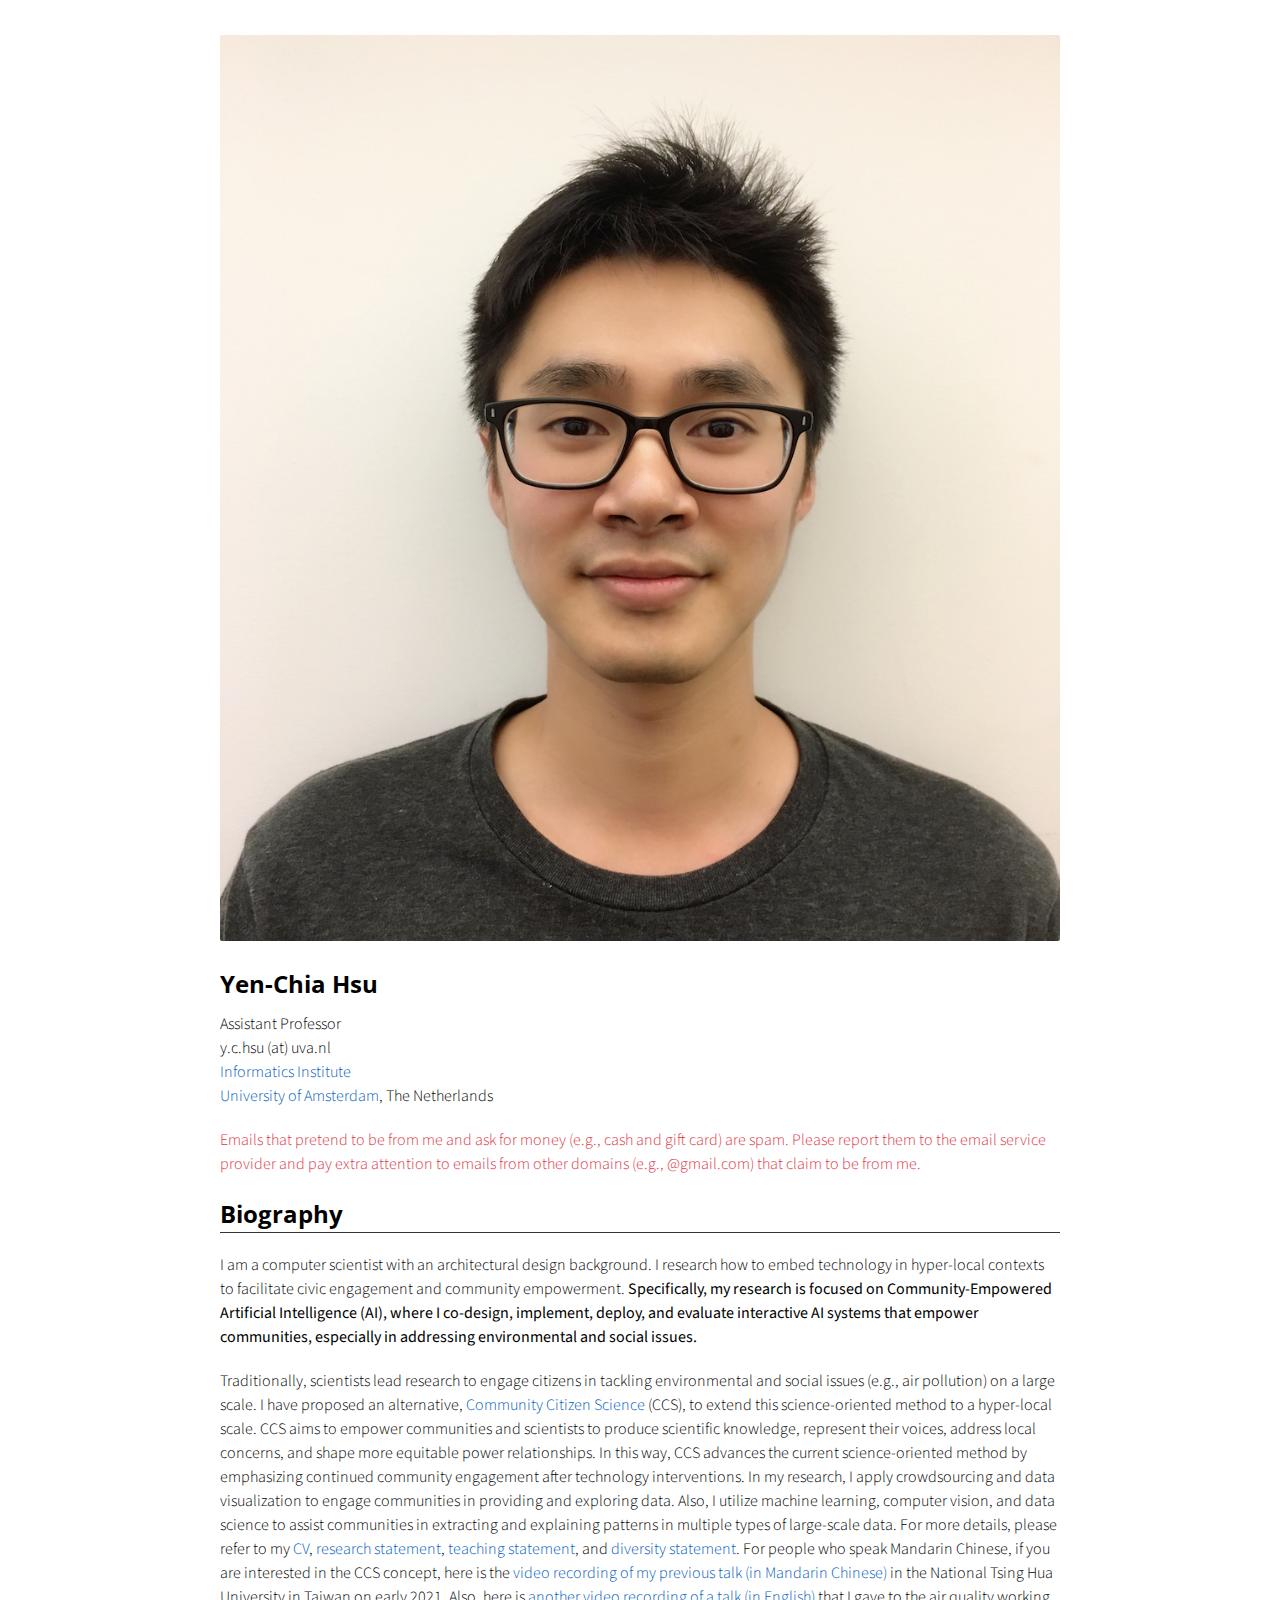
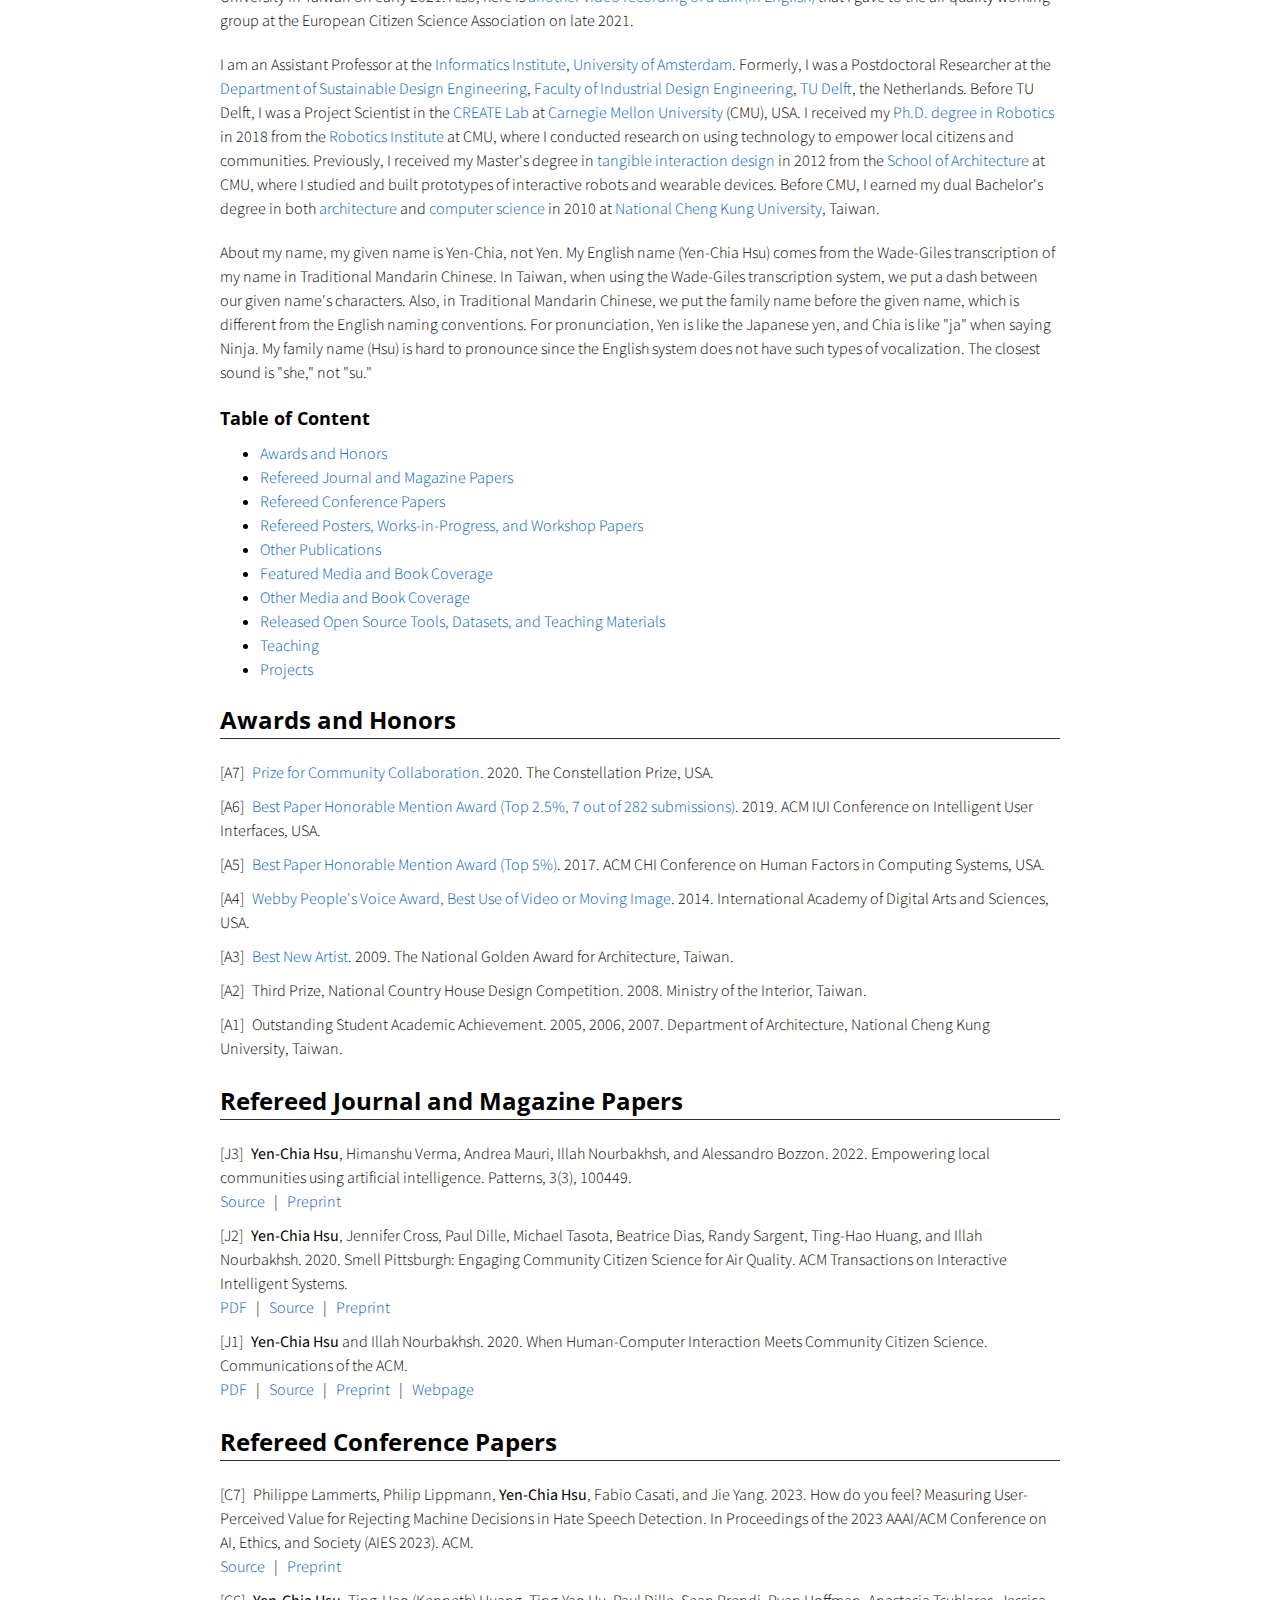
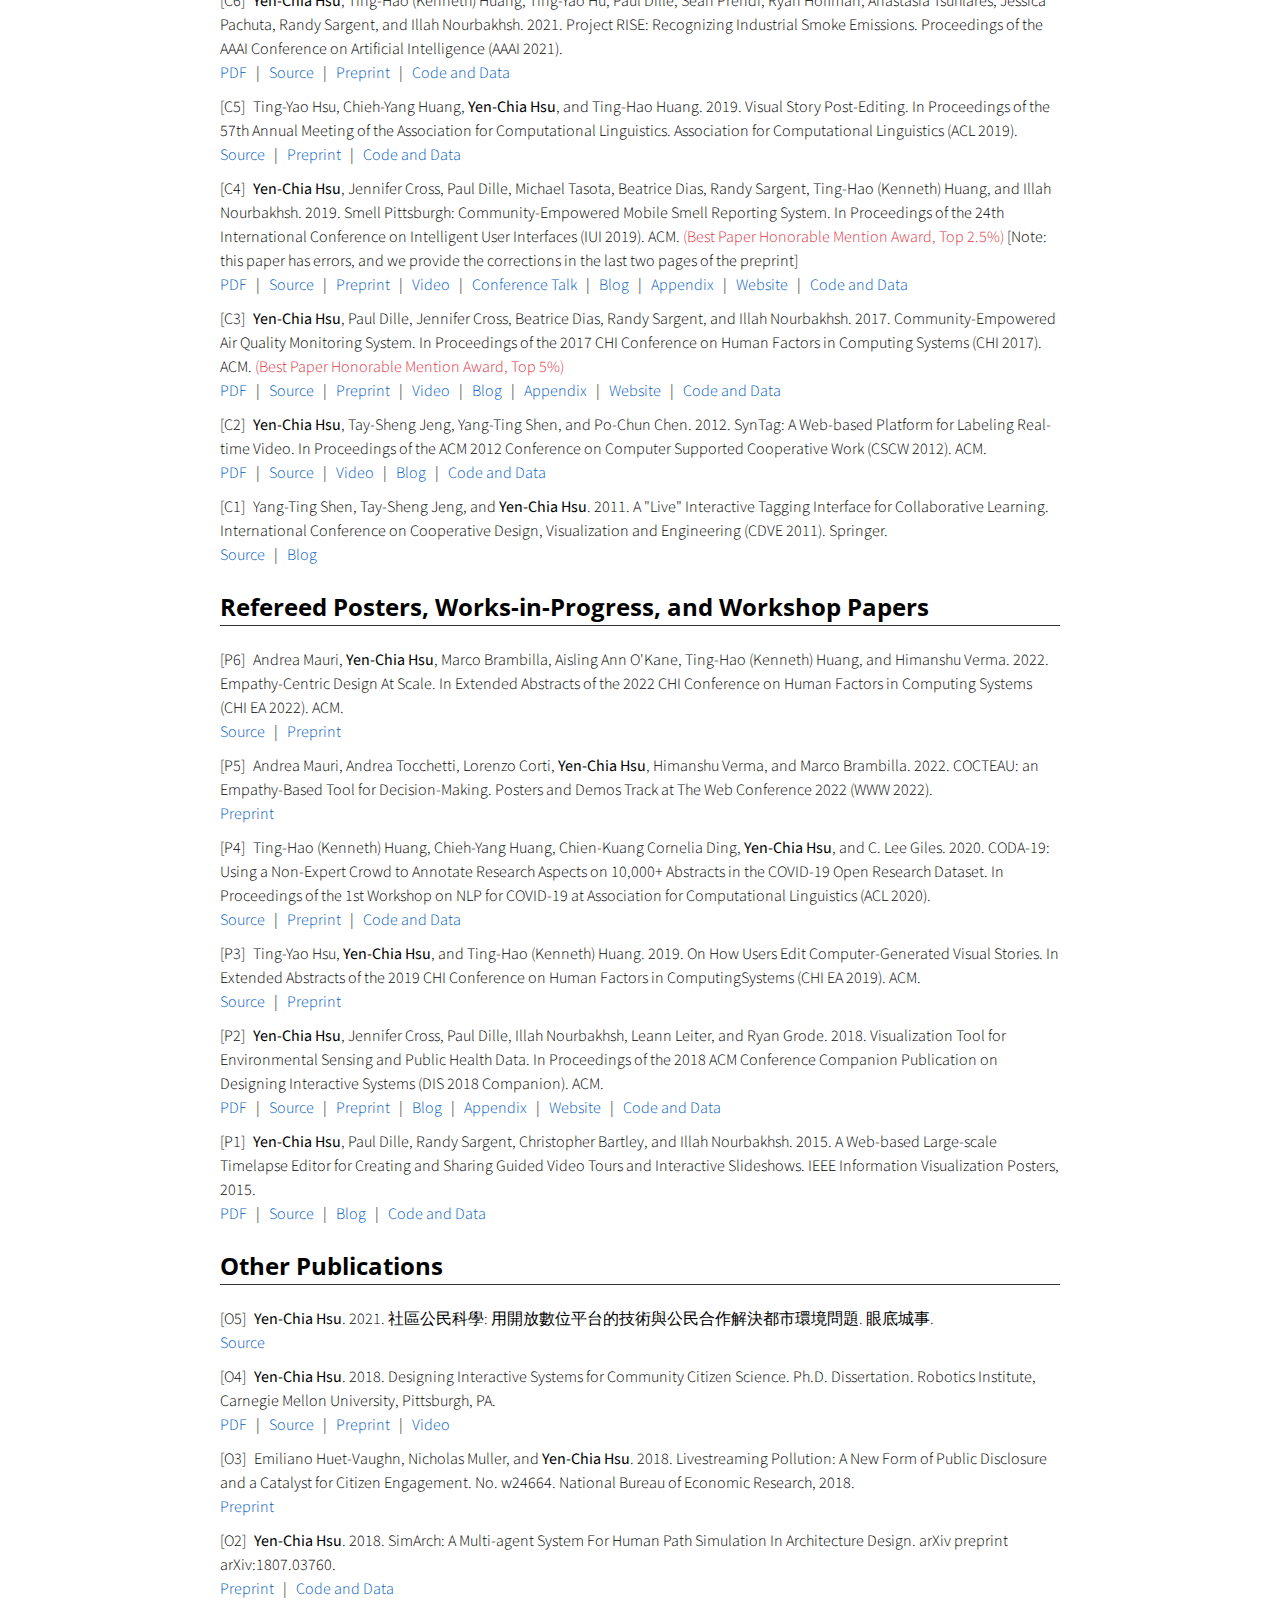
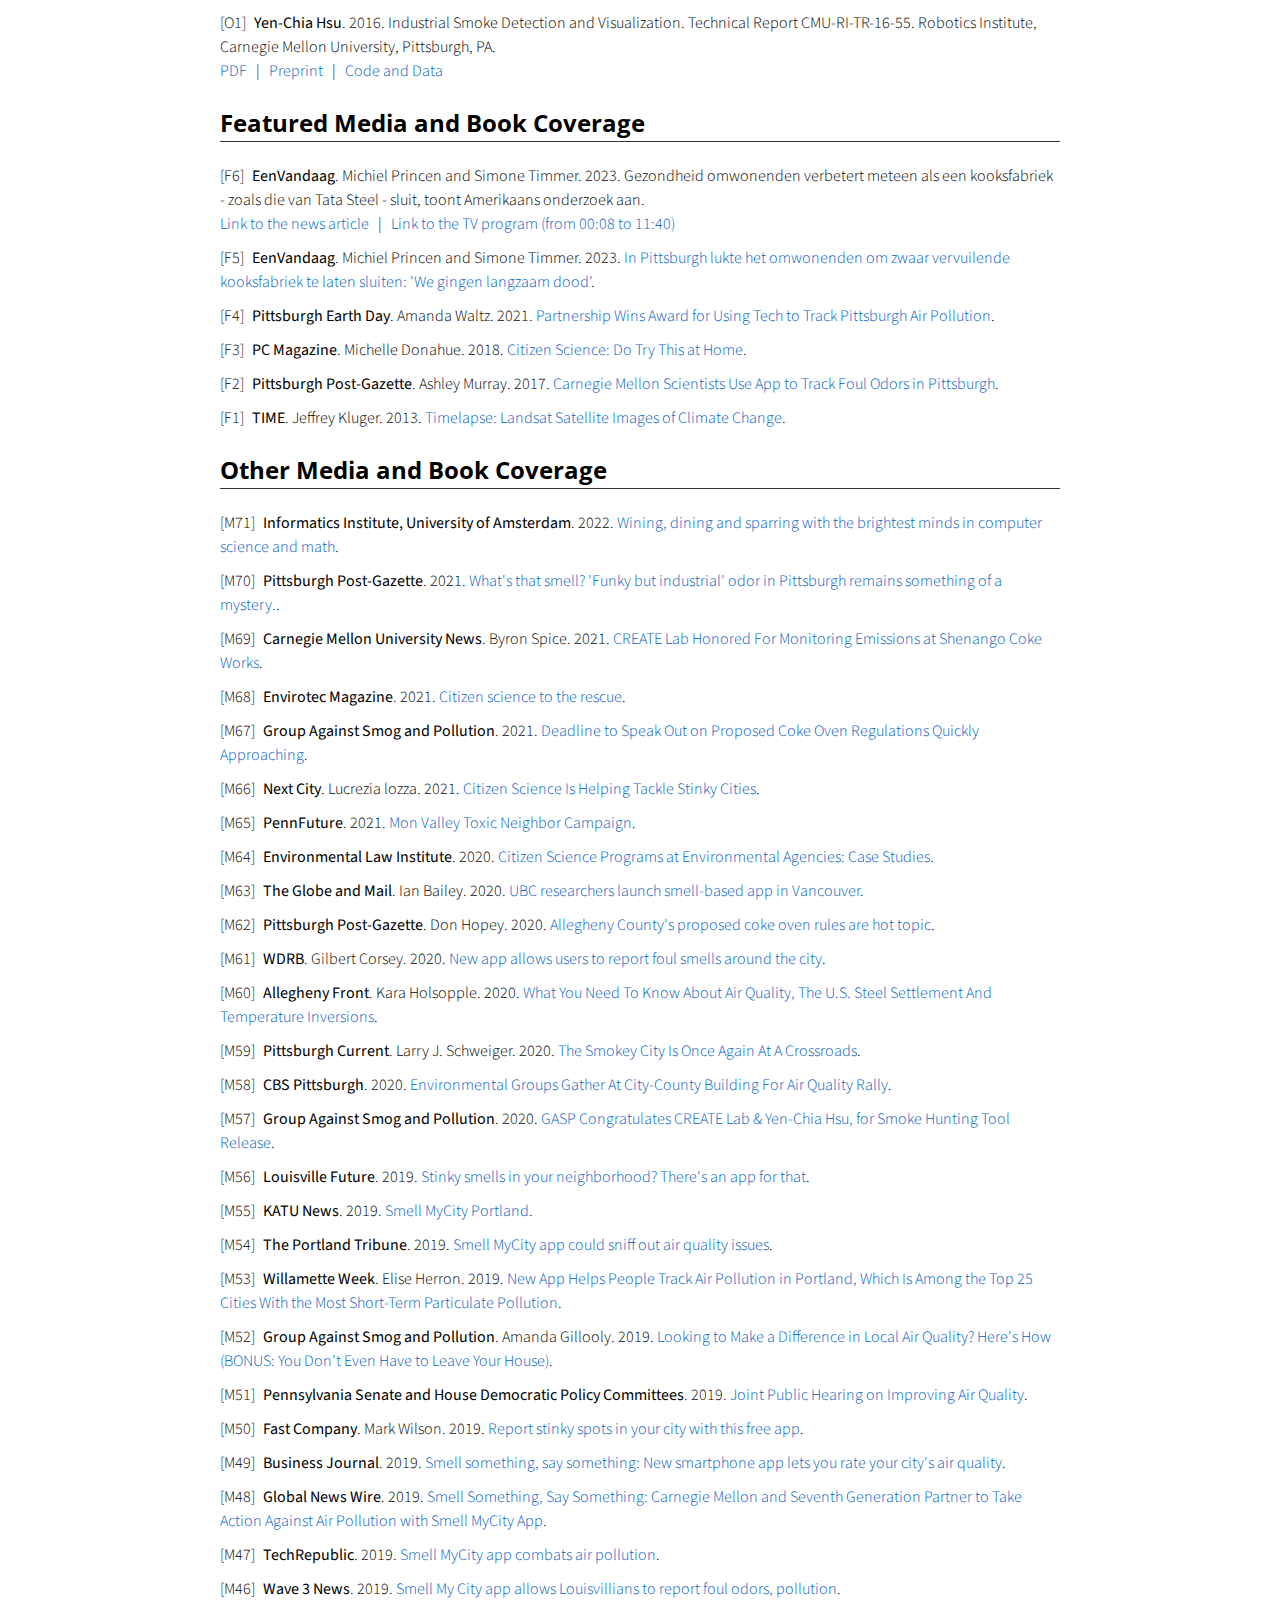
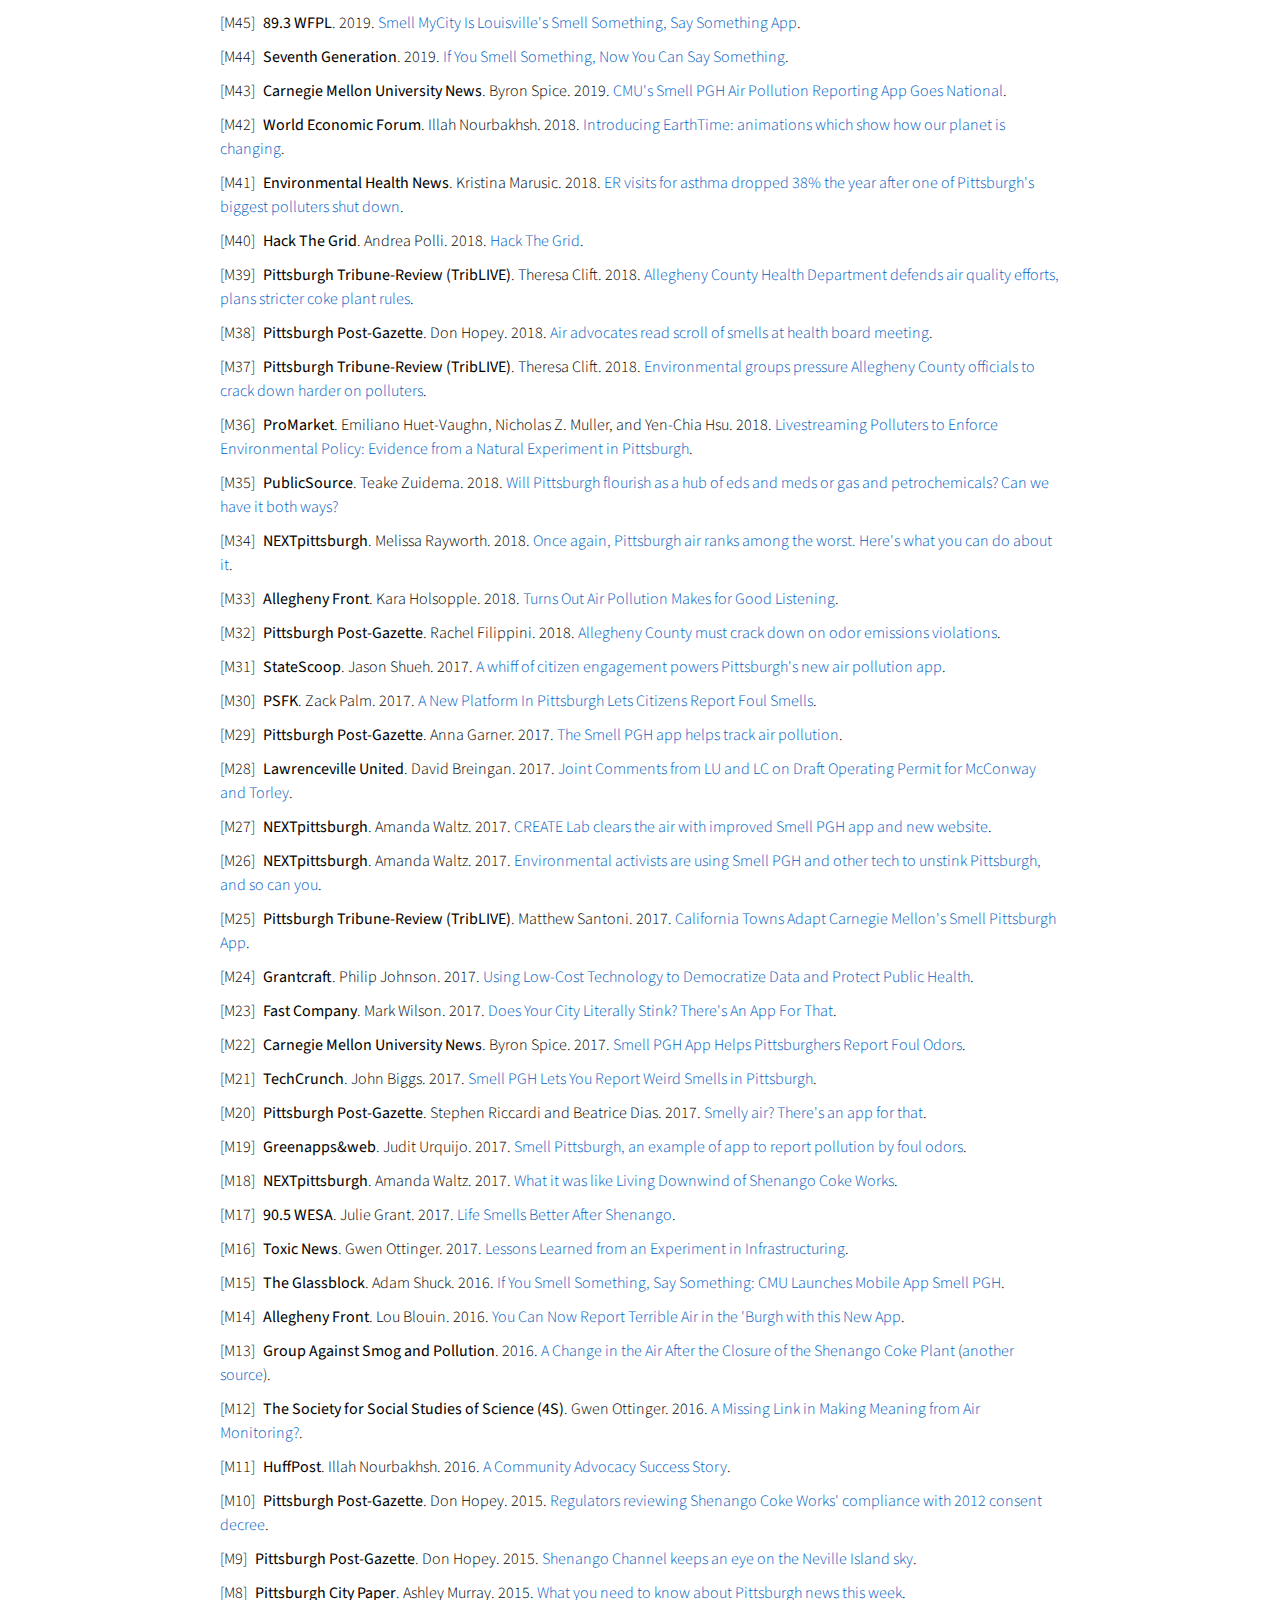
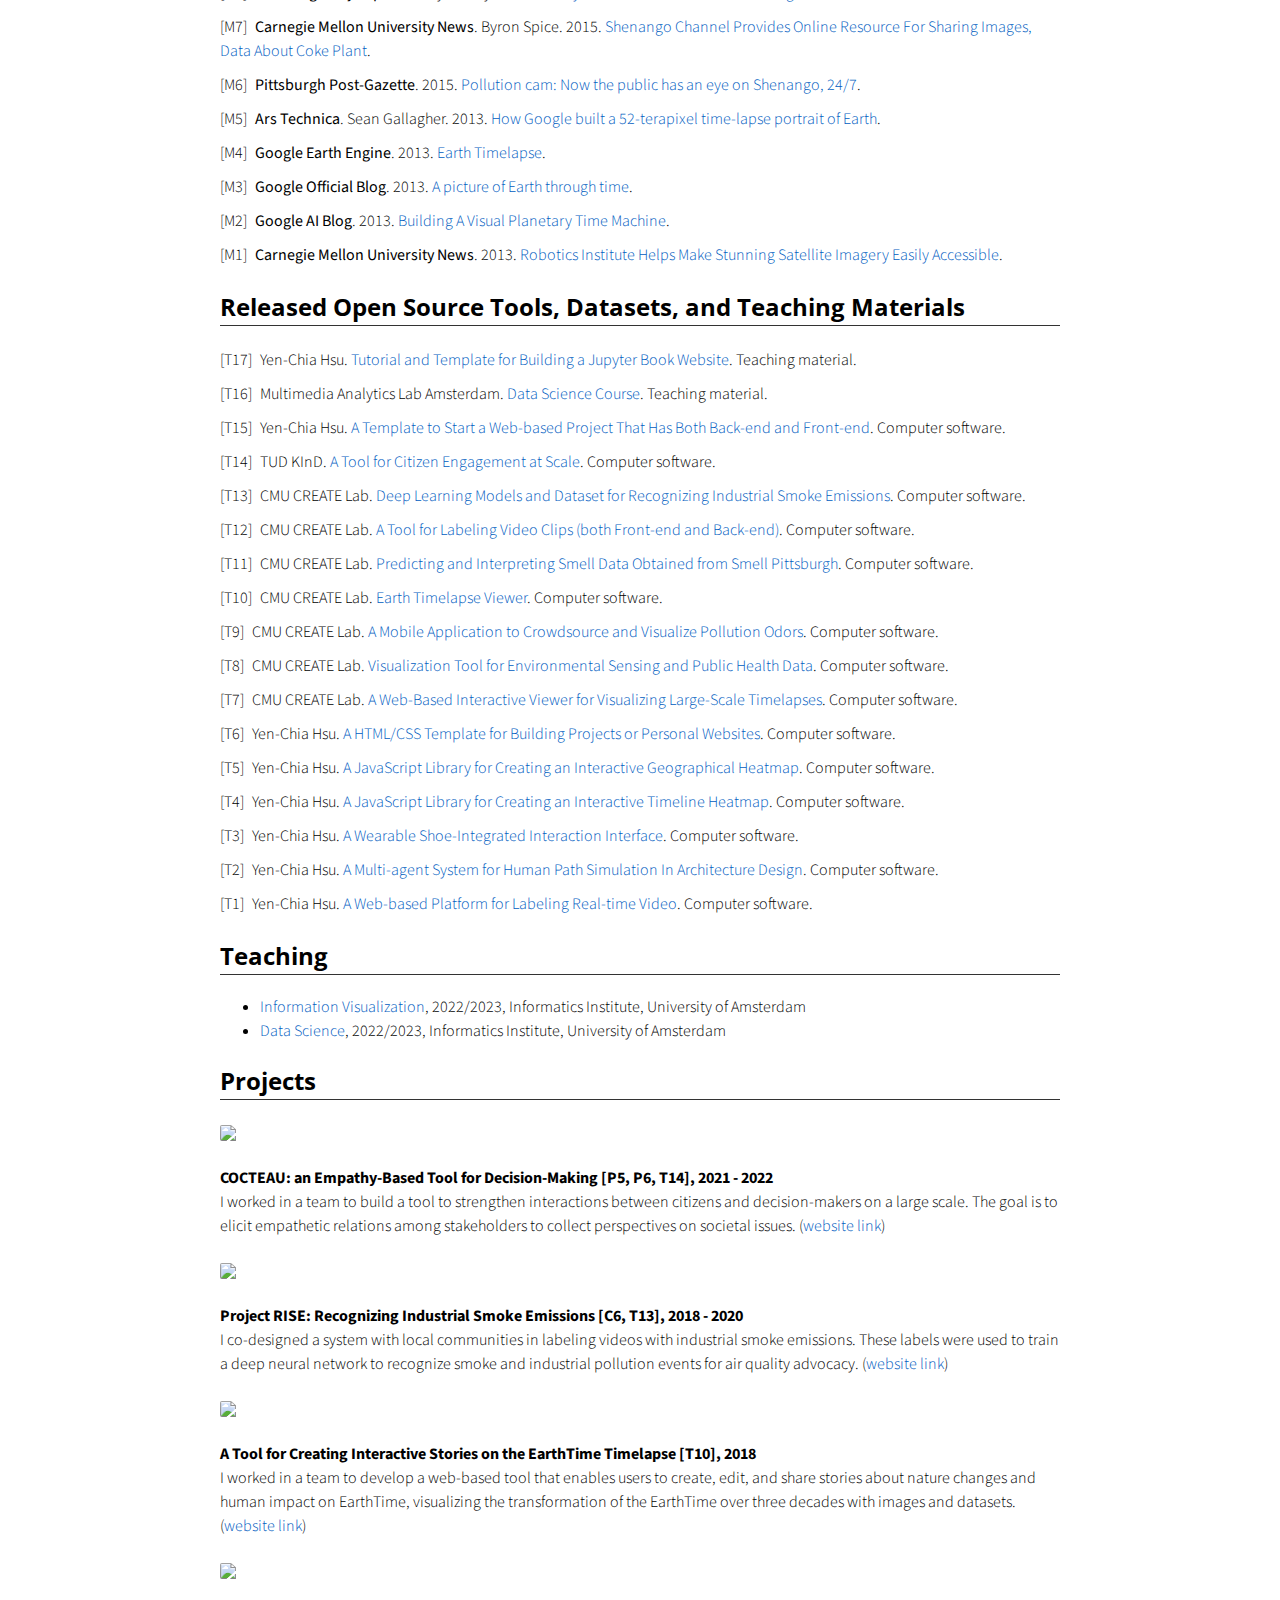
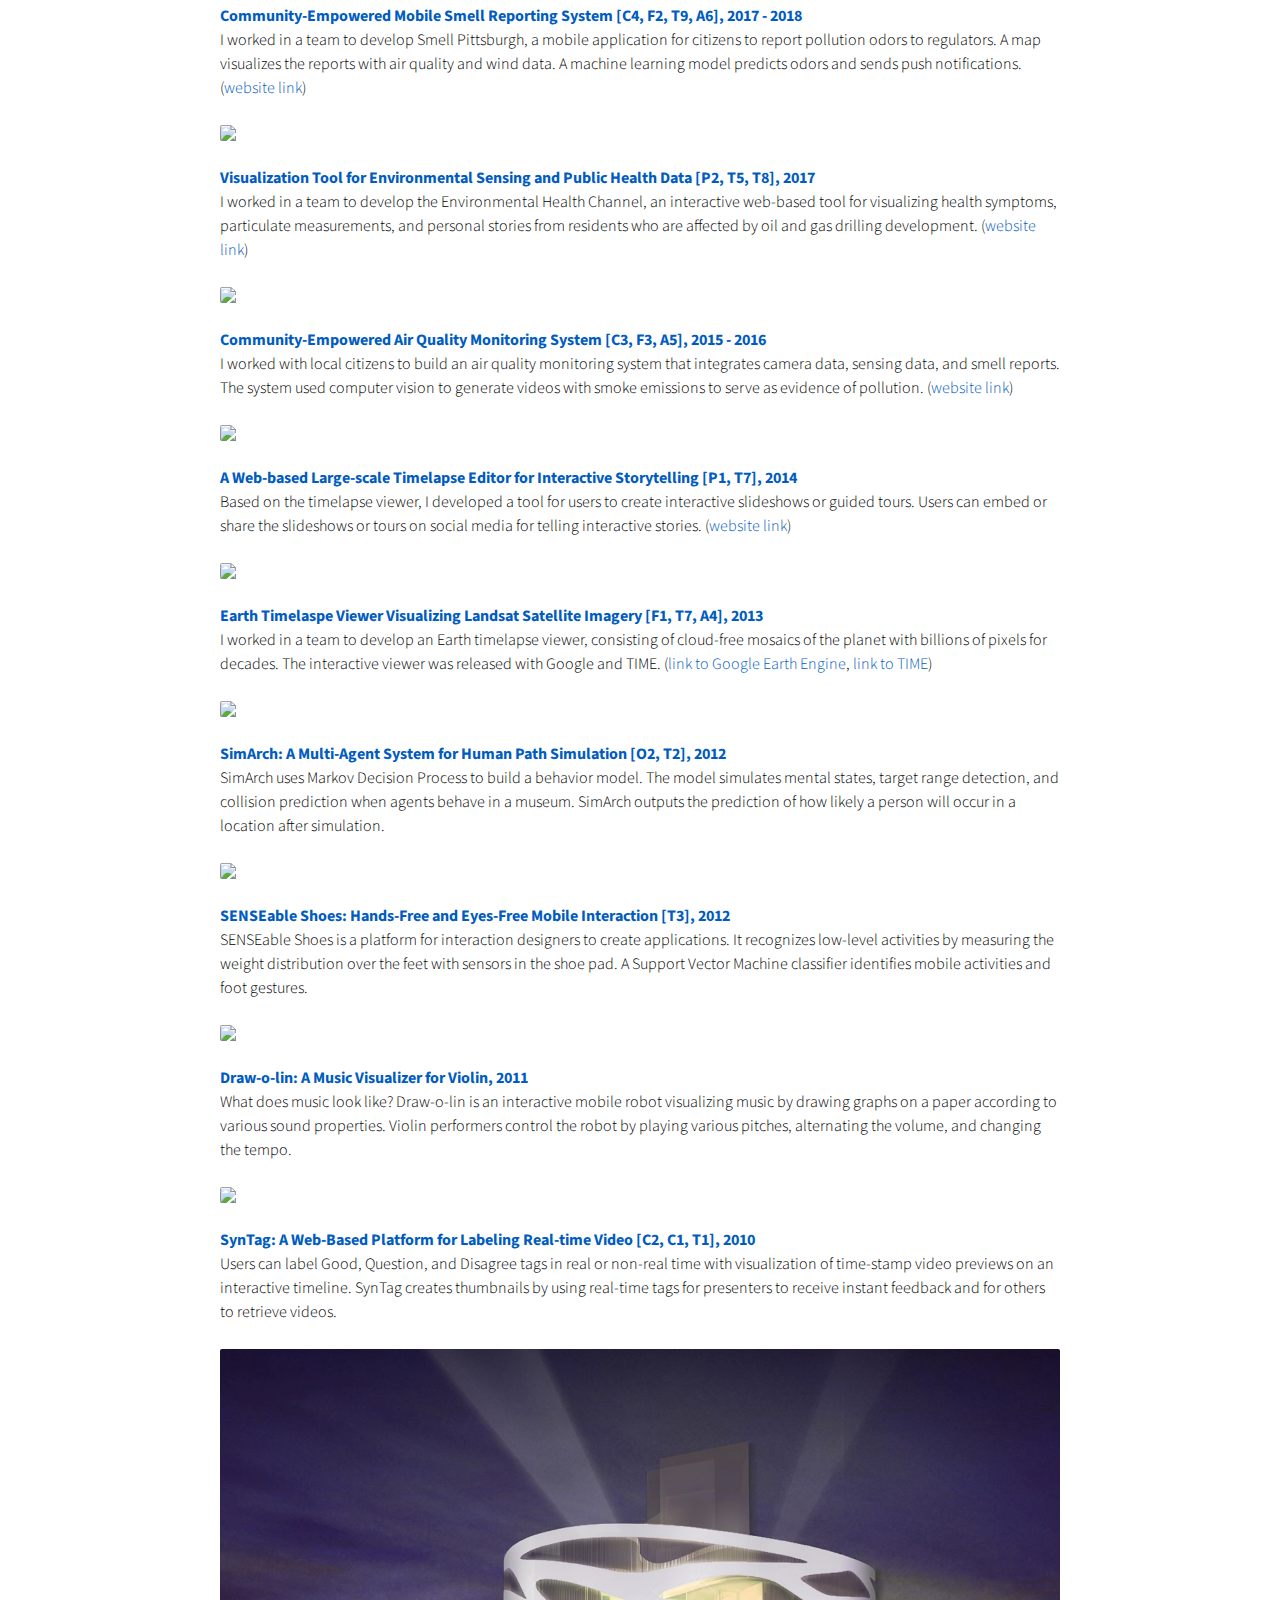
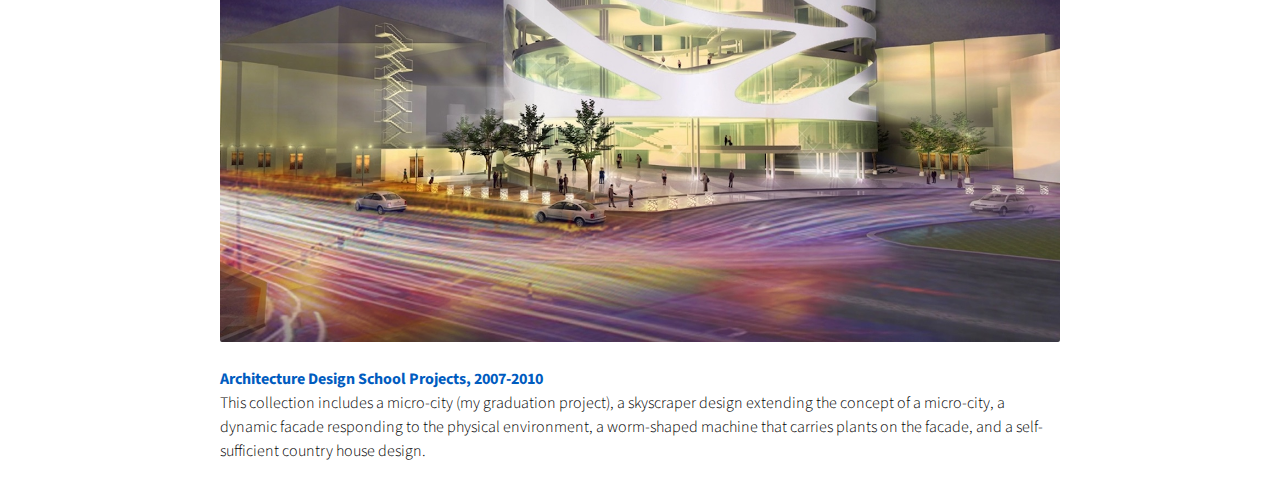
==== commit 50a82aaf: "update." ====
--- a/index.html
+++ b/index.html
@@ -1212,6 +1212,17 @@
               </p>
             </div>
           </div>
+          <div class="flex-row">
+            <div class="flex-item flex-item-stretch flex-column">
+              <img class="image max-width-600" src="img/architecture.jpg">
+            </div>
+            <div class="flex-item flex-item-stretch-6 flex-column">
+              <p class="text">
+                <span class="highlight-text"><a href="file/architecture-portfolio.pdf" target="_blank">Architecture Design School Projects, 2007-2010</a></span><br>
+                This collection includes a micro-city (my graduation project), a skyscraper design extending the concept of a micro-city, a dynamic facade responding to the physical environment, a worm-shaped machine that carries plants on the facade, and a self-sufficient country house design.
+              </p>
+            </div>
+          </div>
           <!--End Projects-->
         </div>
       </div>
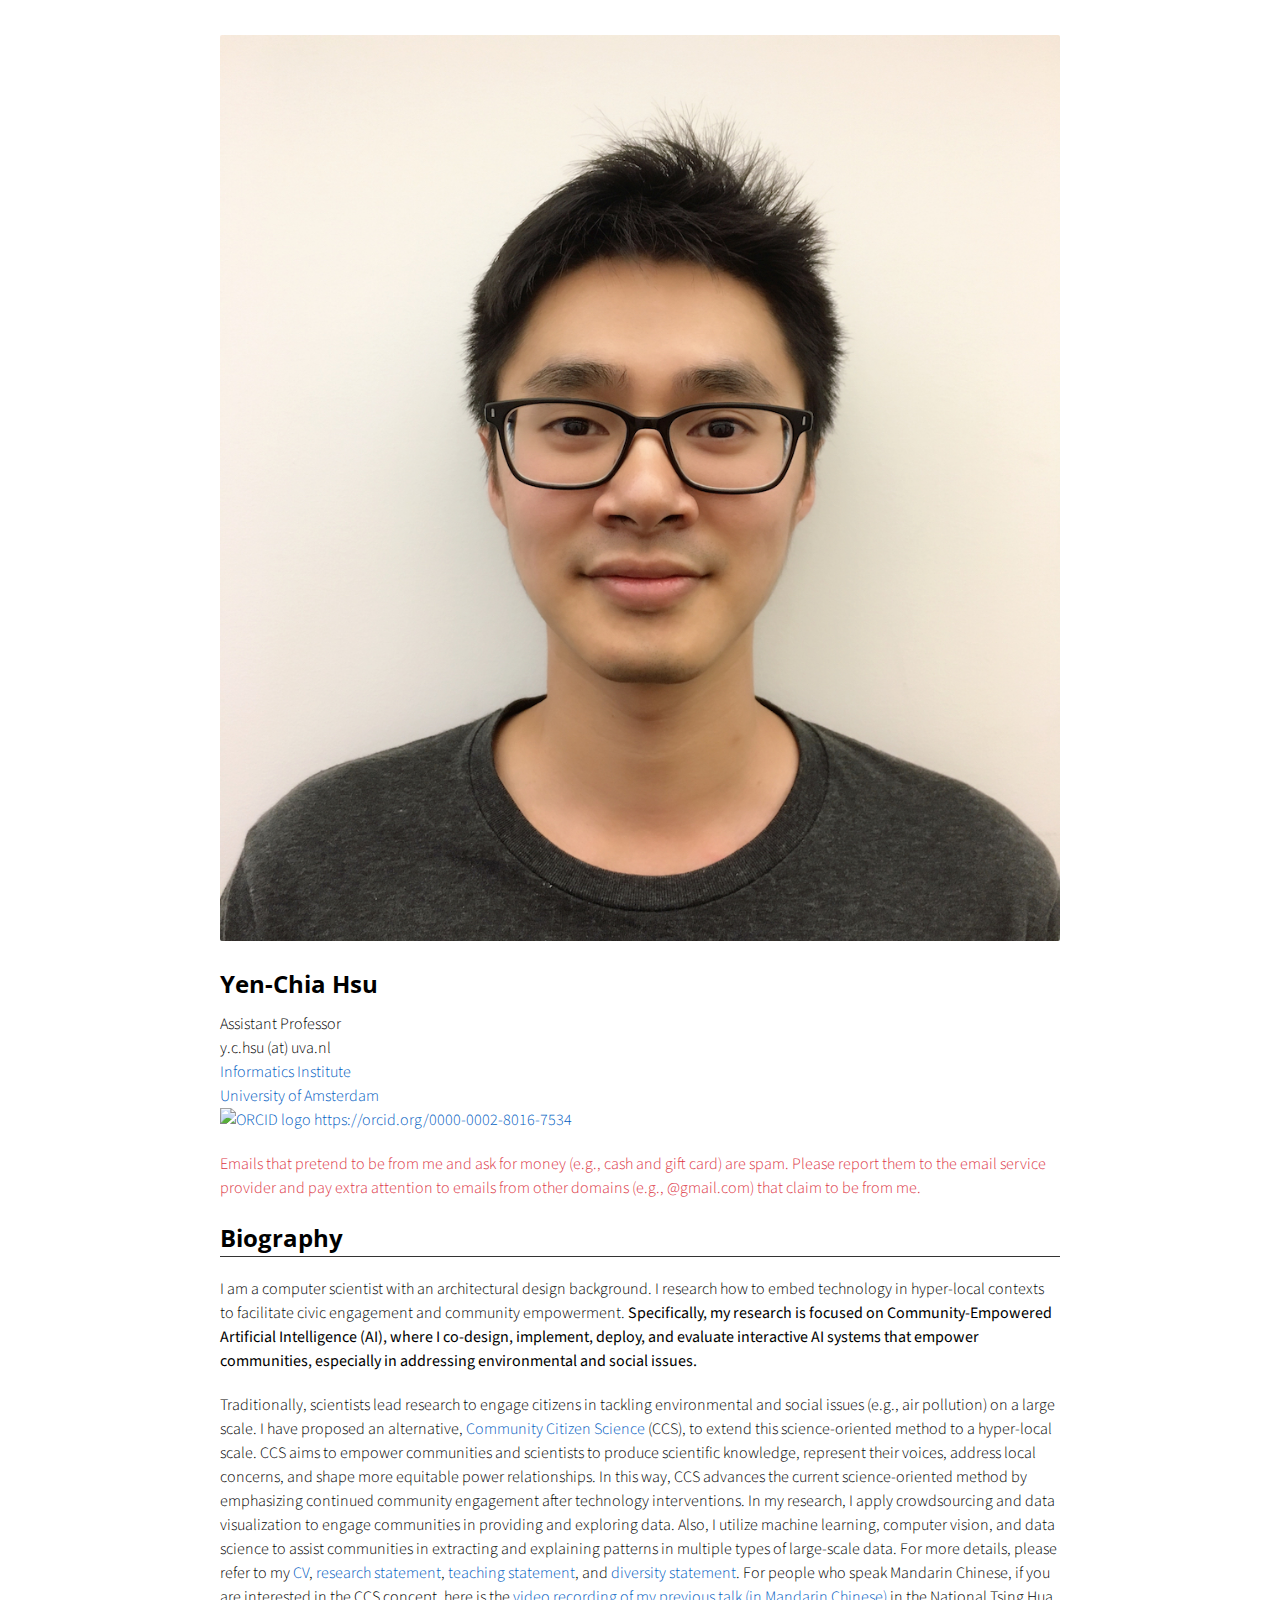
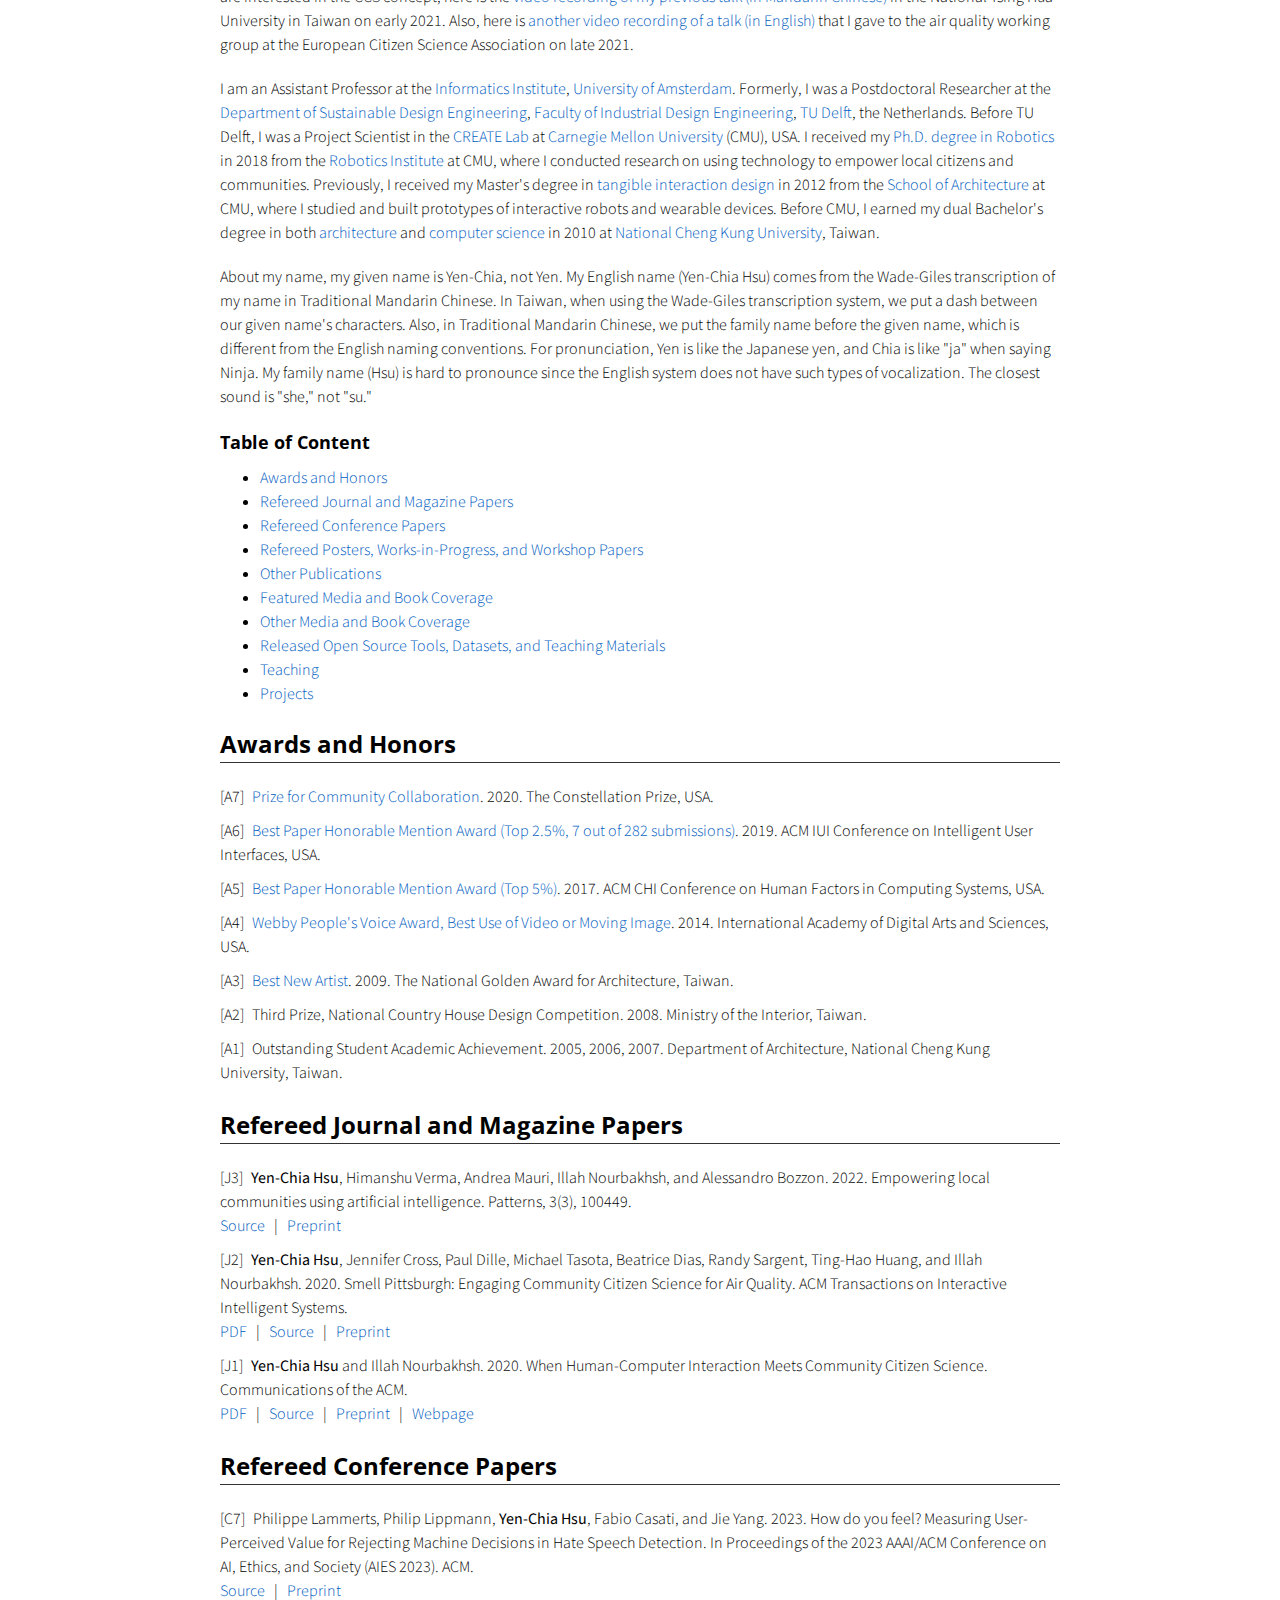
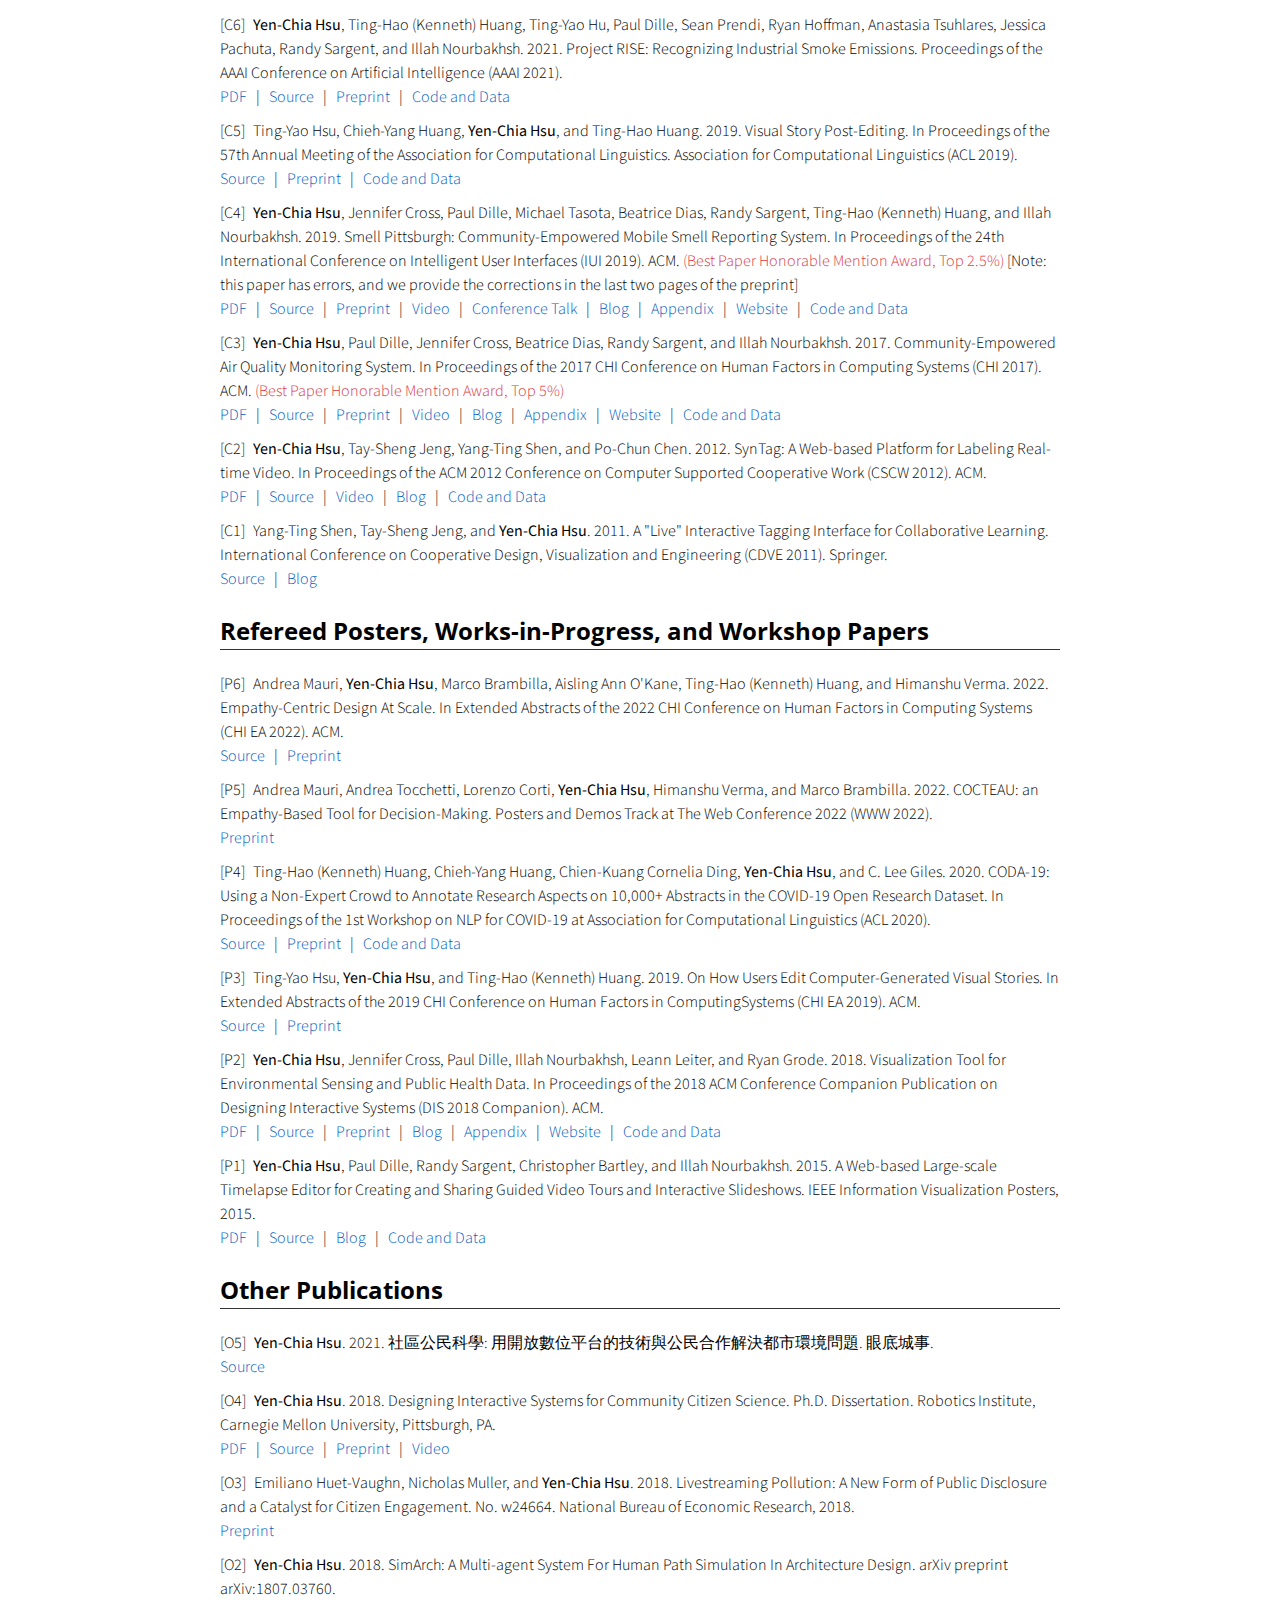
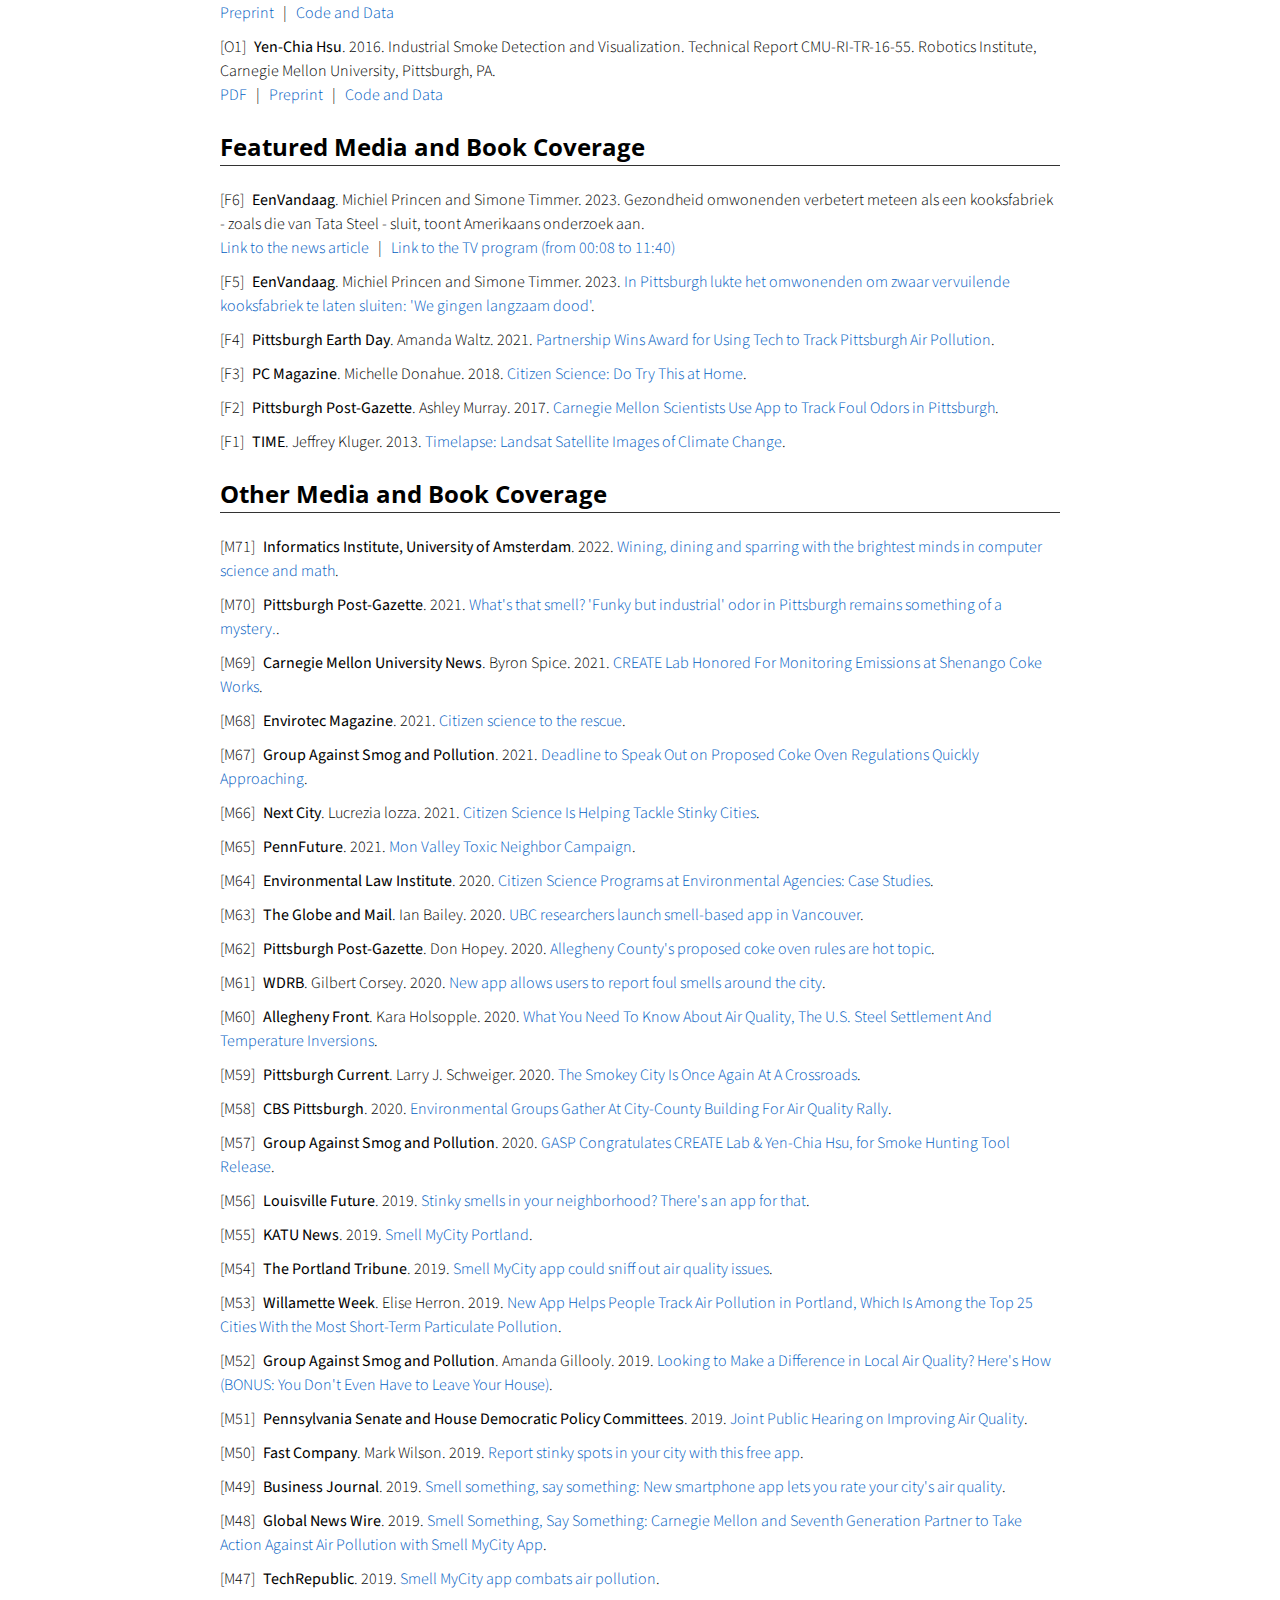
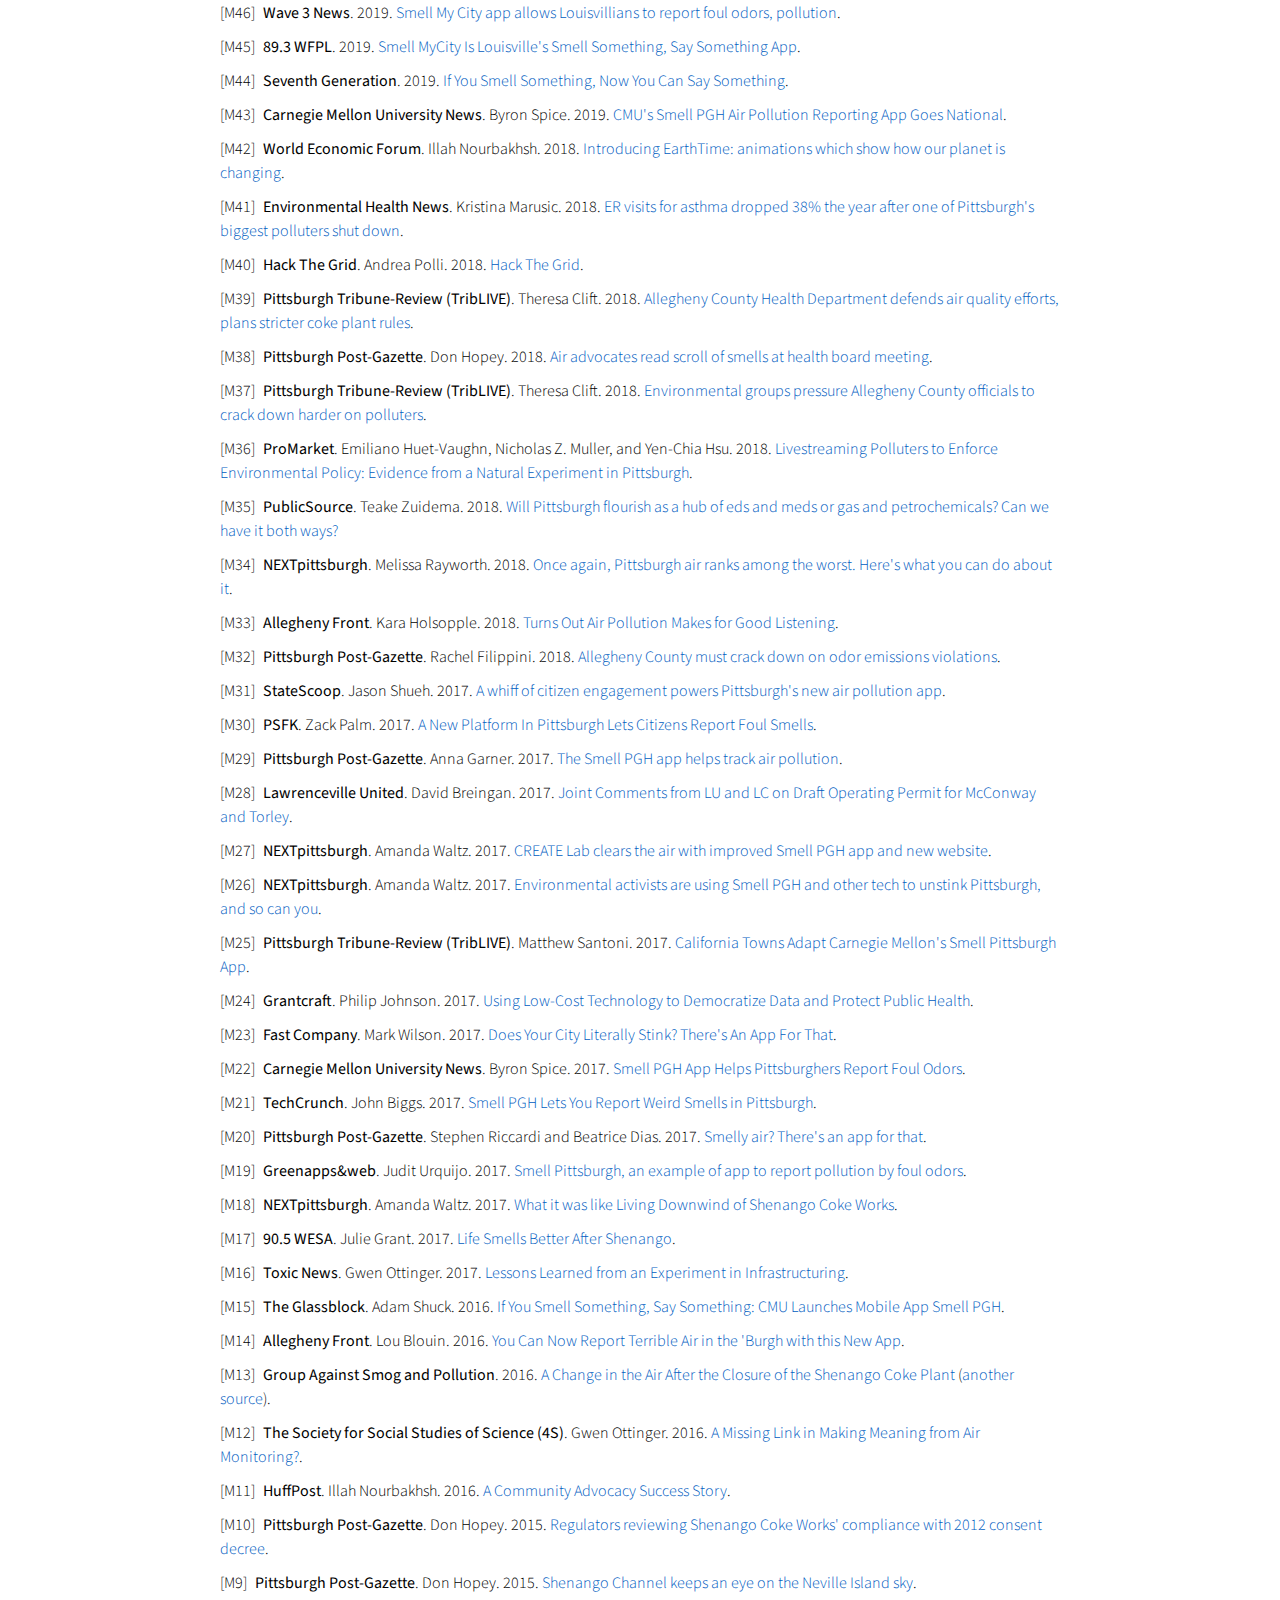
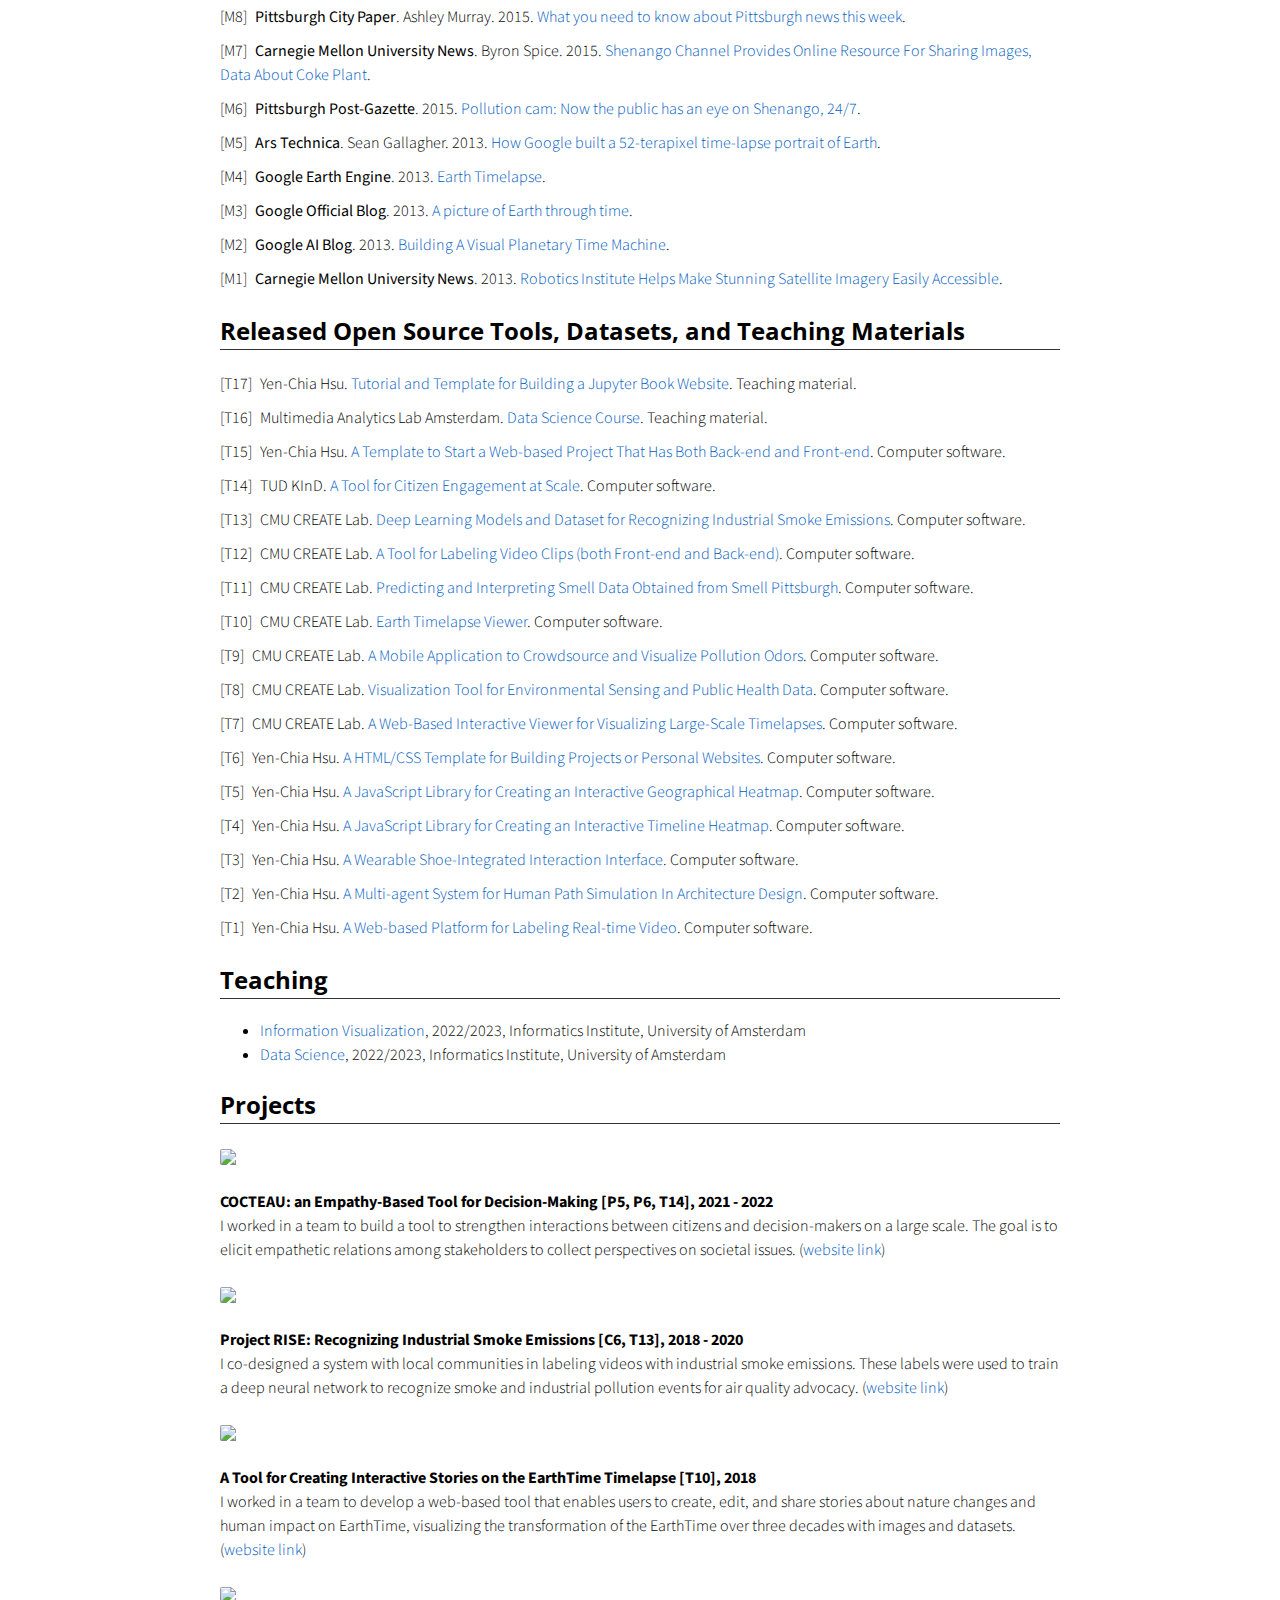
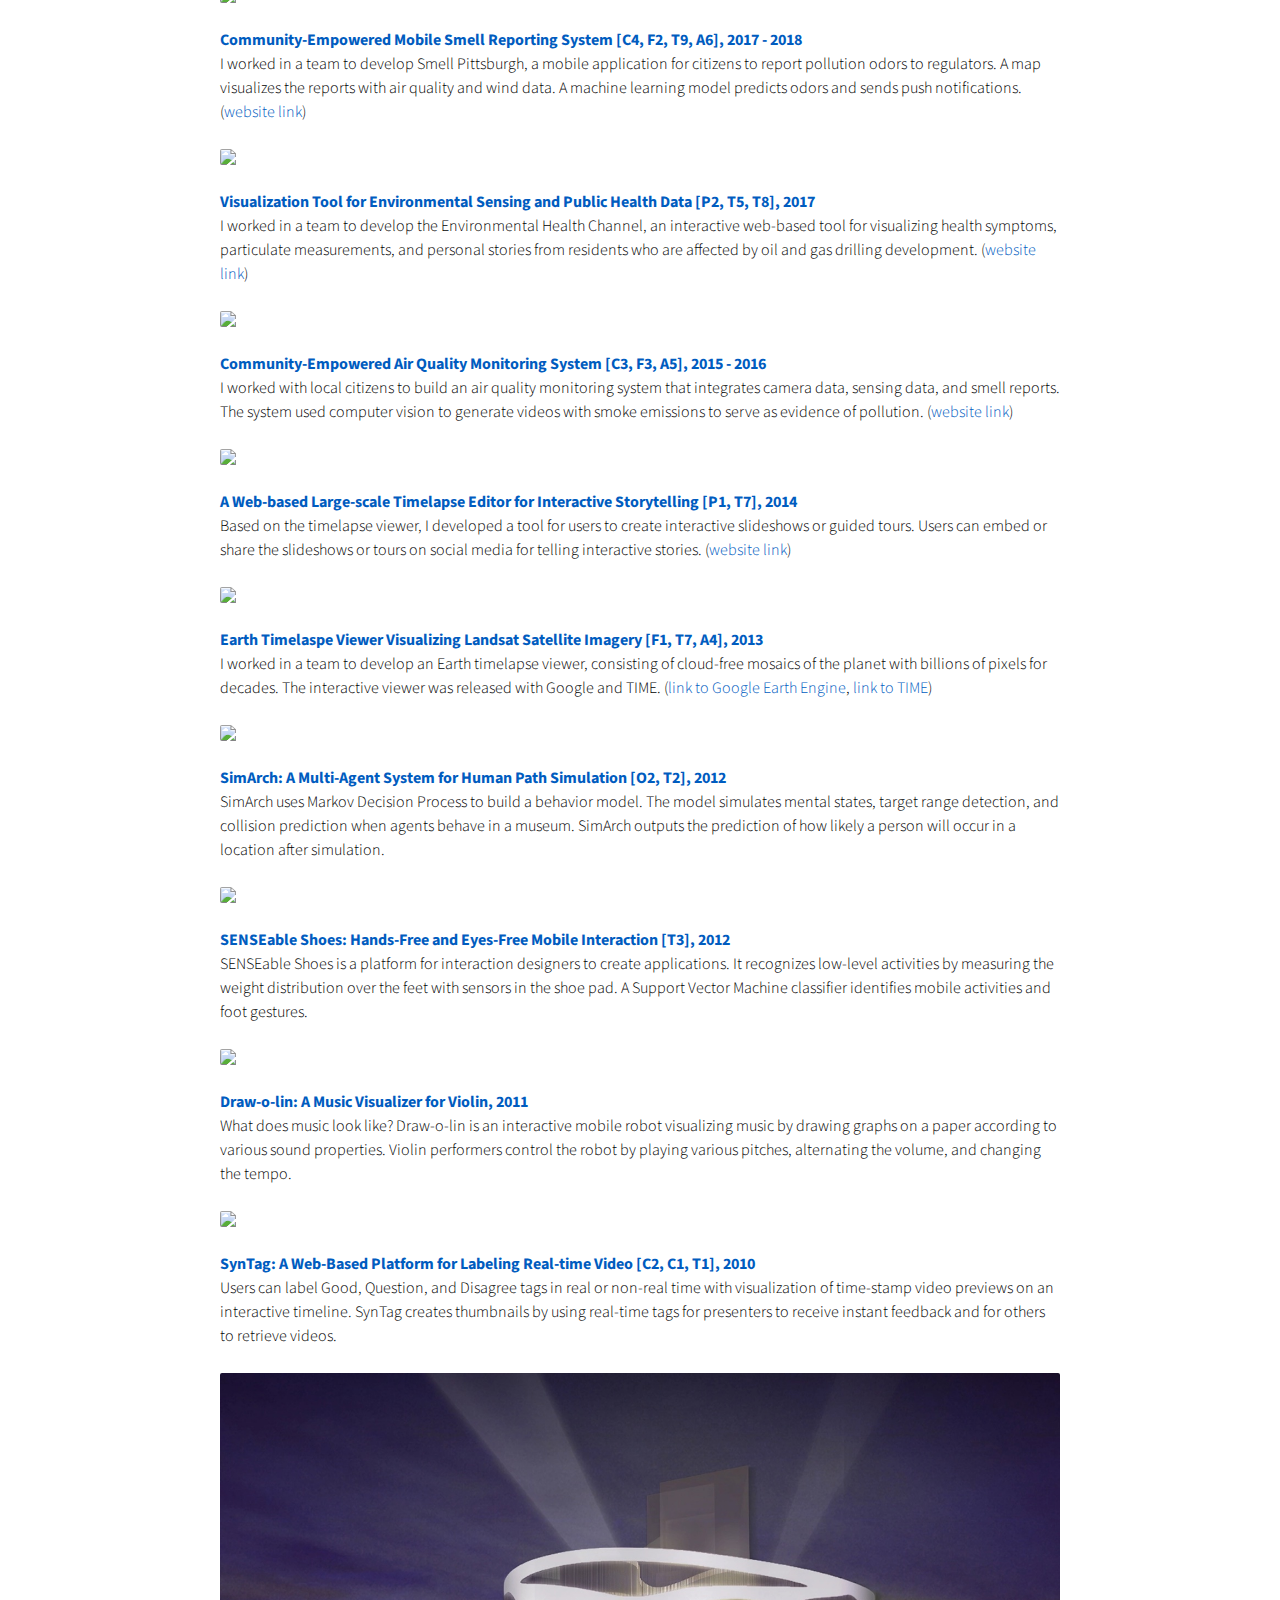
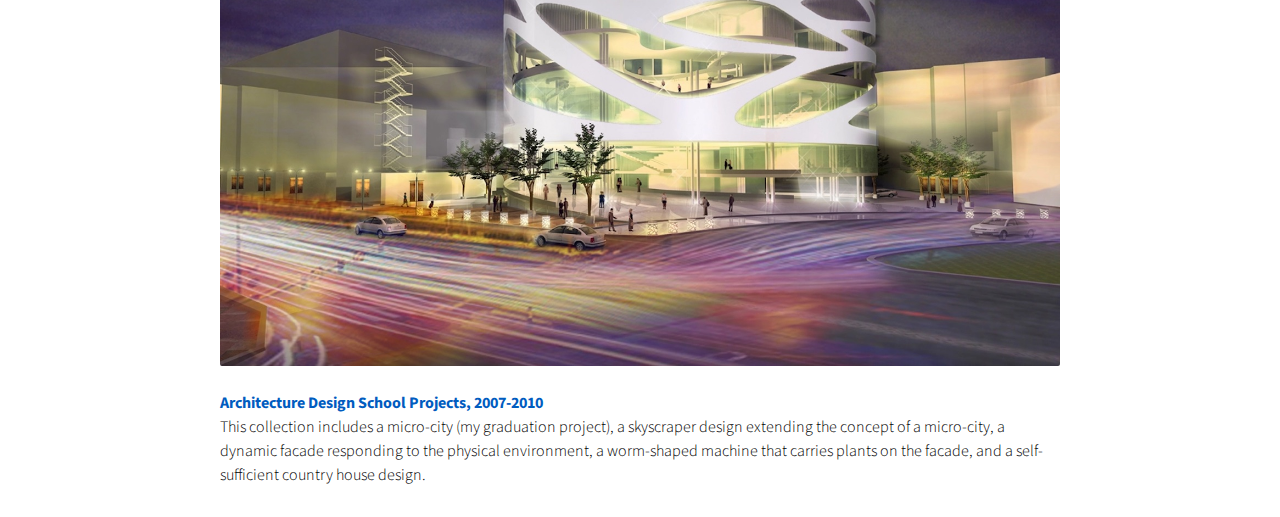
==== commit abed1c2f: "Update." ====
--- a/index.html
+++ b/index.html
@@ -44,7 +44,11 @@
               Assistant Professor<br>
               y.c.hsu (at) uva.nl<br>
               <a href="https://ivi.uva.nl" target="_blank">Informatics Institute</a><br>
-              <a href="https://www.uva.nl/en" target="_blank">University of Amsterdam</a>, The Netherlands<br>
+              <a href="https://www.uva.nl/en" target="_blank">University of Amsterdam</a><br>
+              <a href="https://orcid.org/0000-0002-8016-7534">
+                <img alt="ORCID logo" src="https://info.orcid.org/wp-content/uploads/2019/11/orcid_16x16.png" width="16" height="16" />
+                https://orcid.org/0000-0002-8016-7534
+              </a><br>
             </p>
           </div>
         </div>
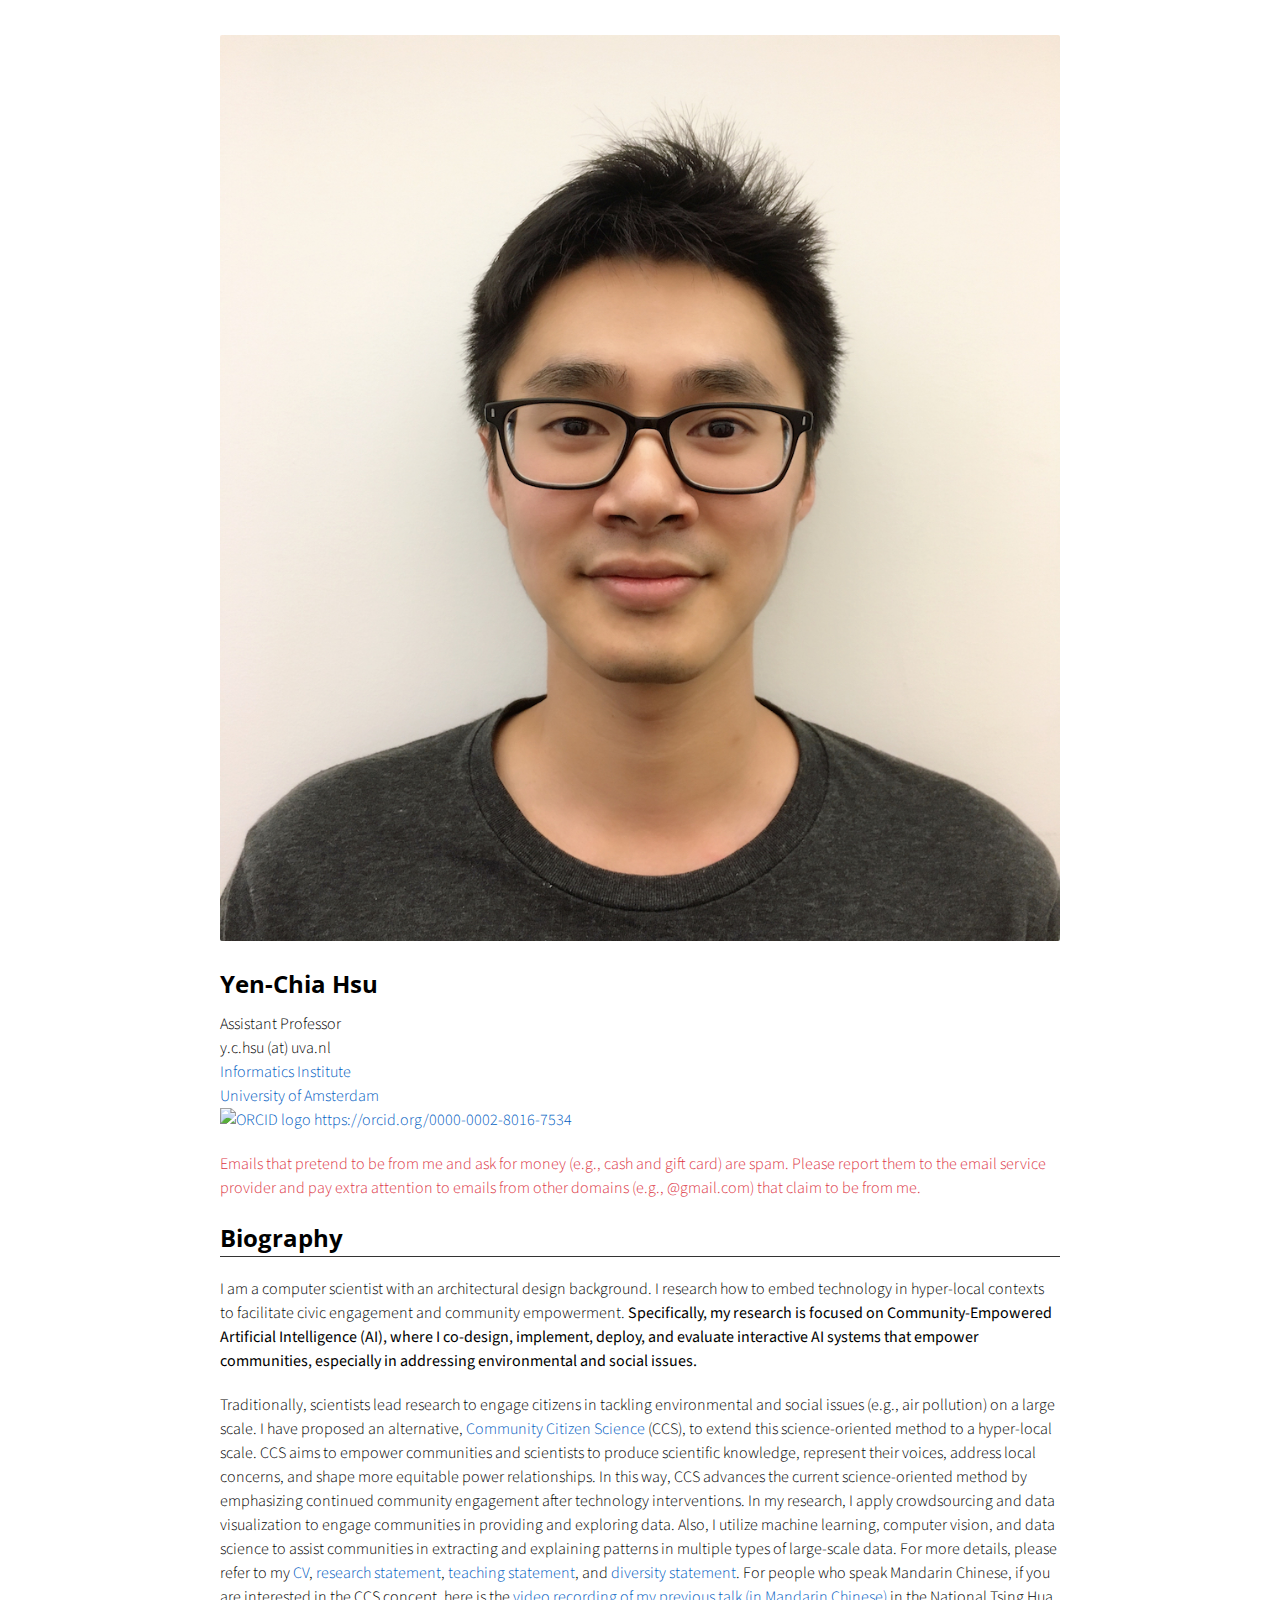
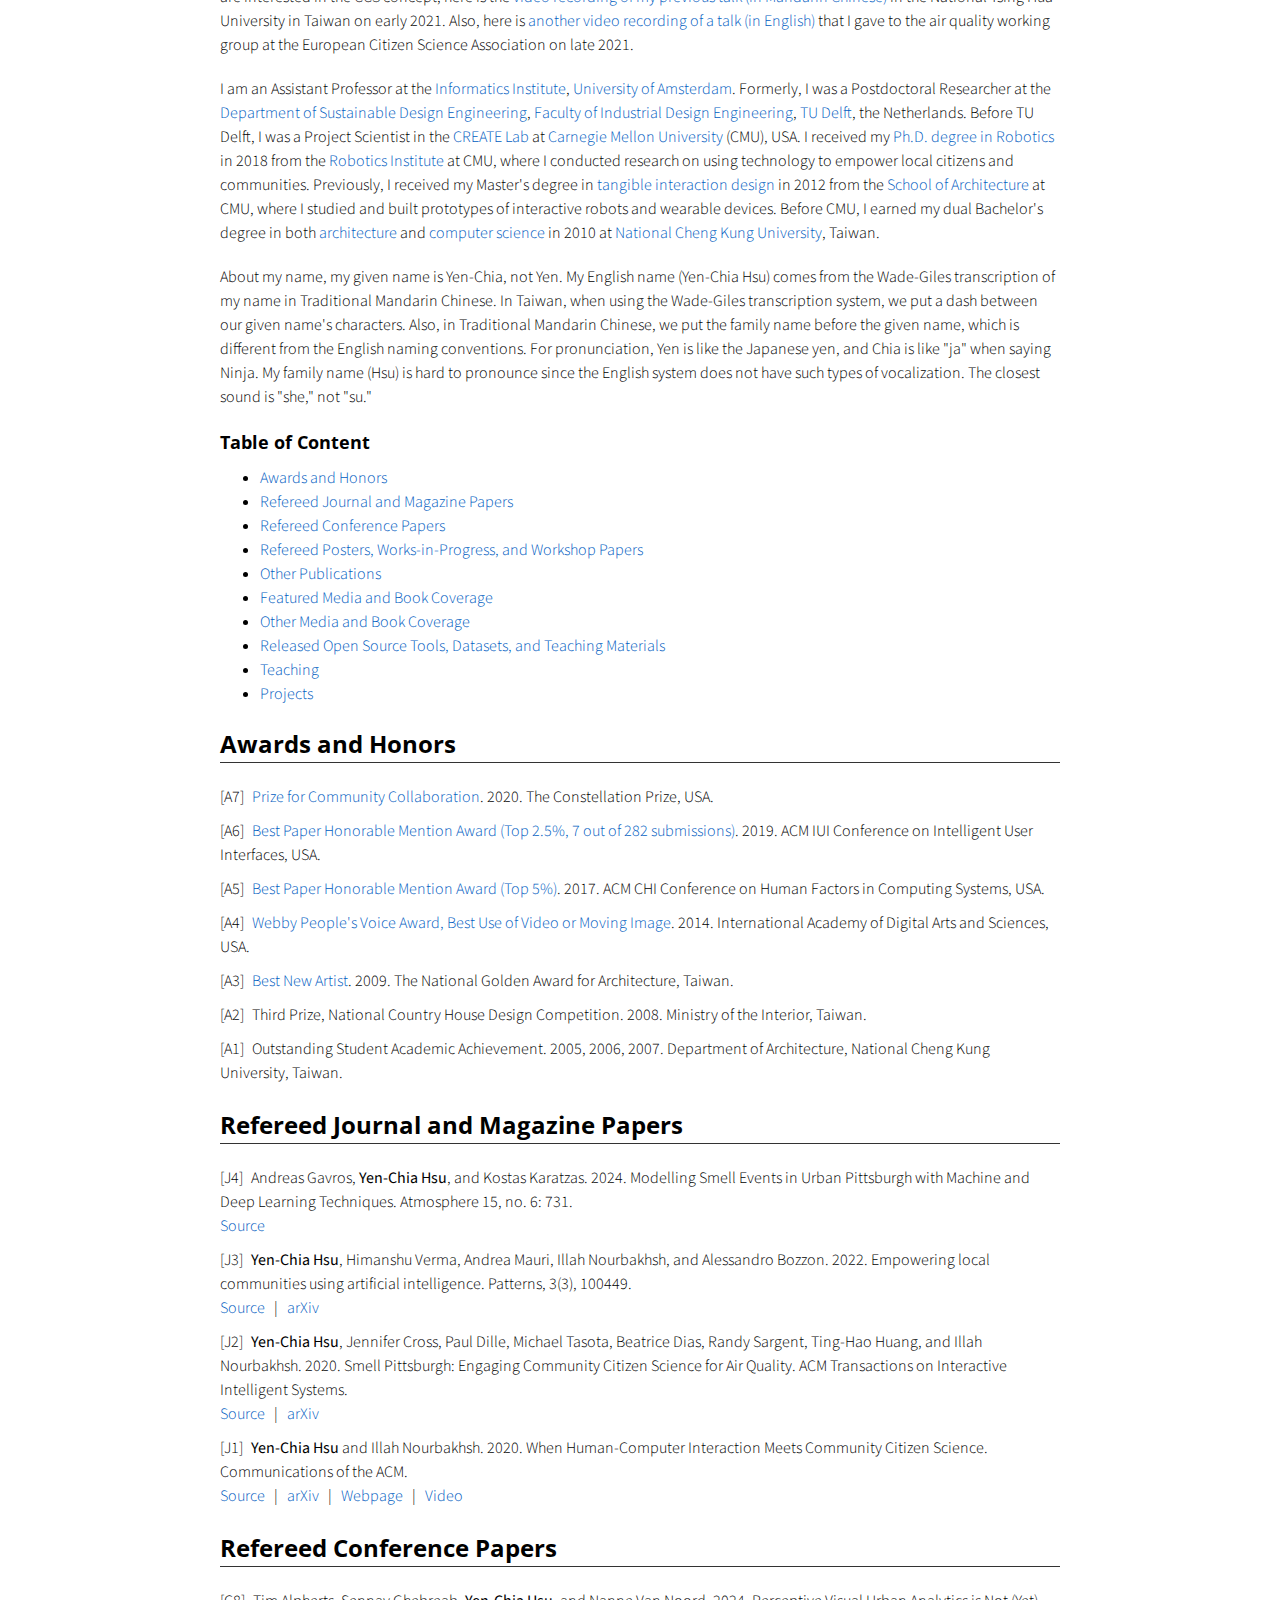
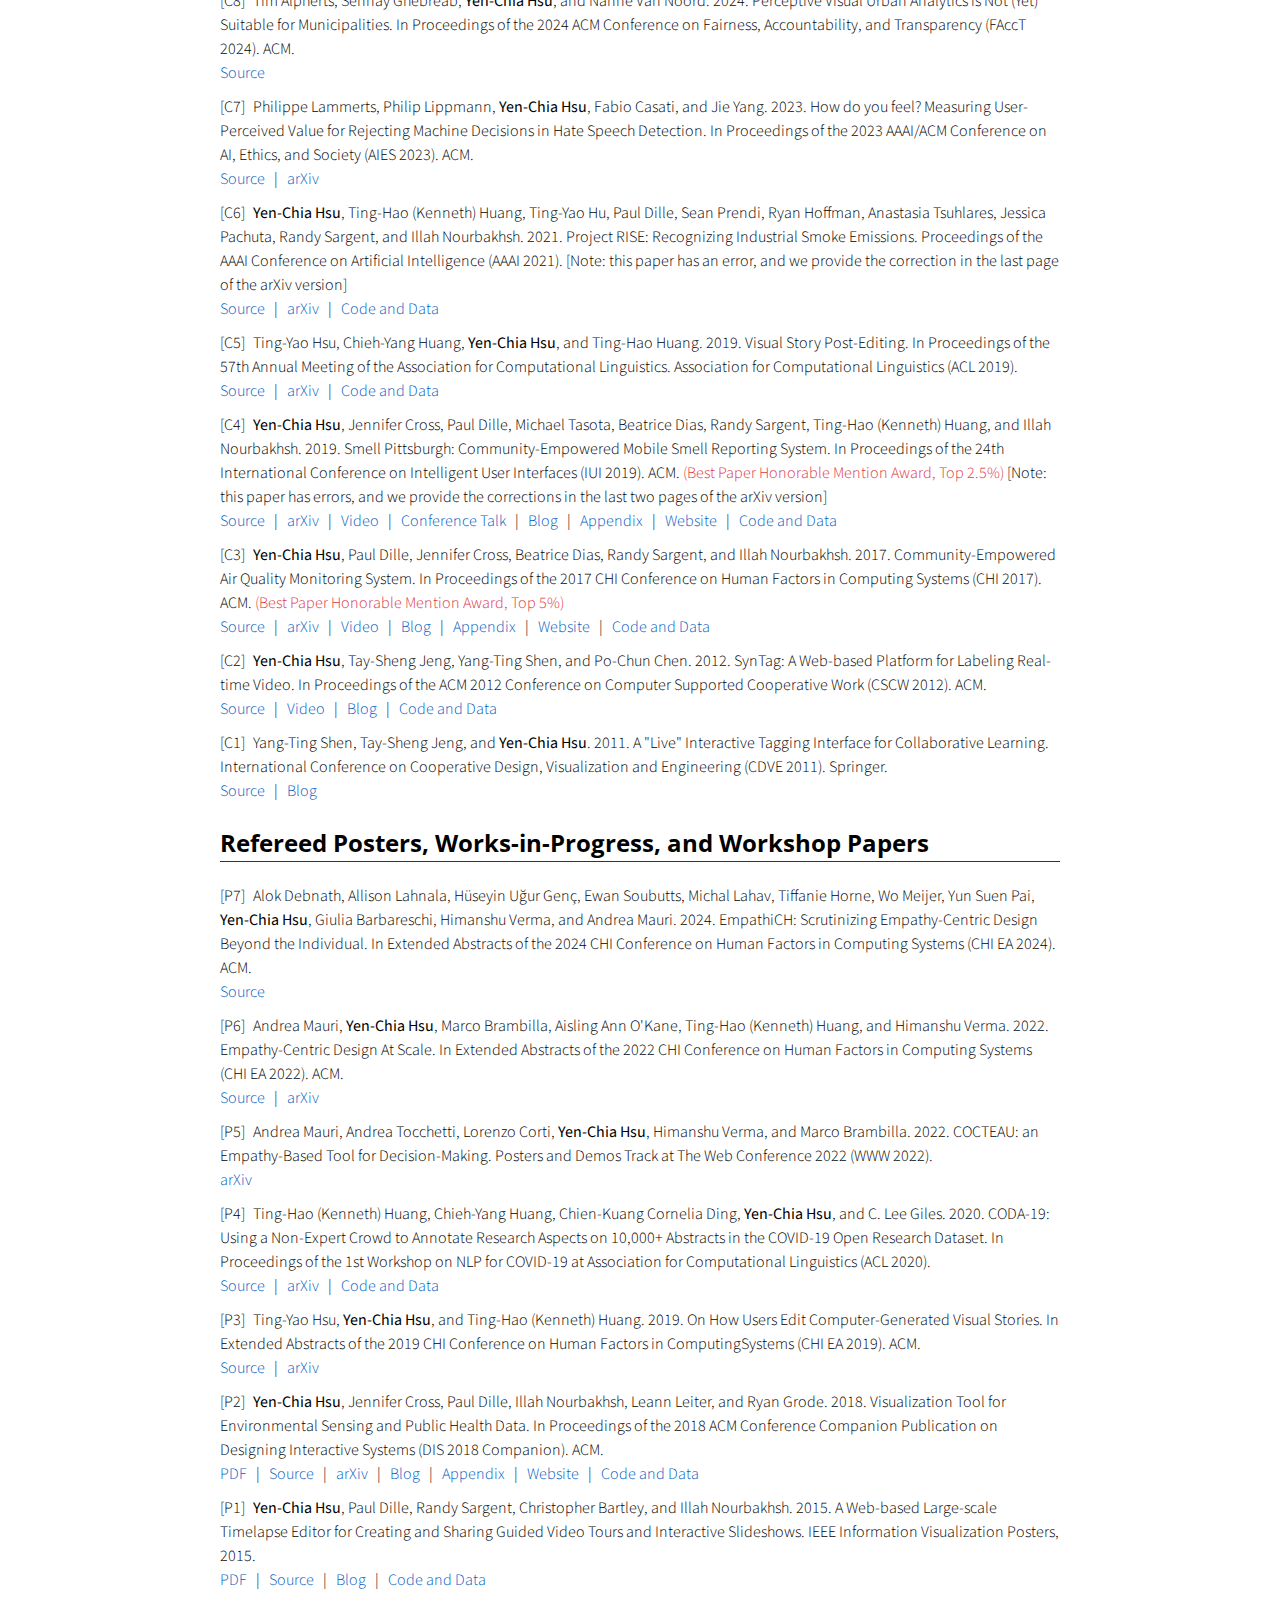
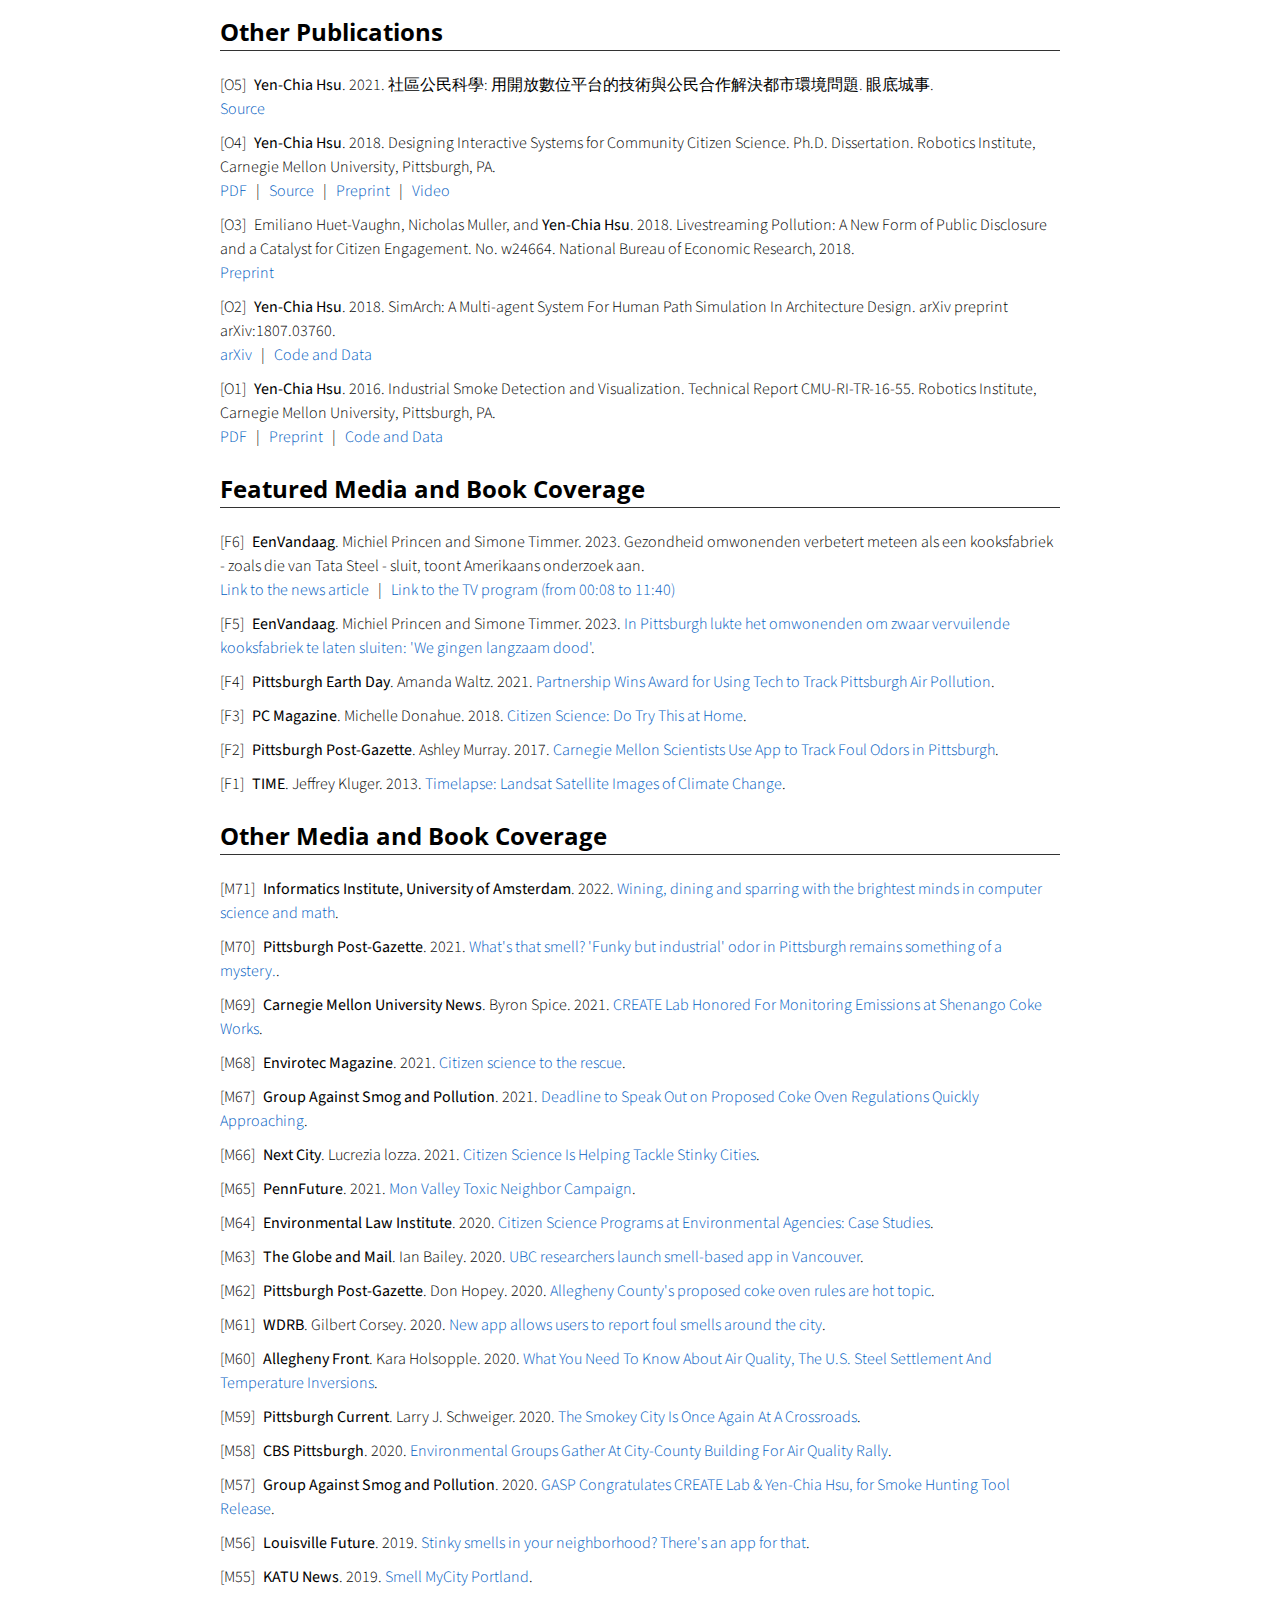
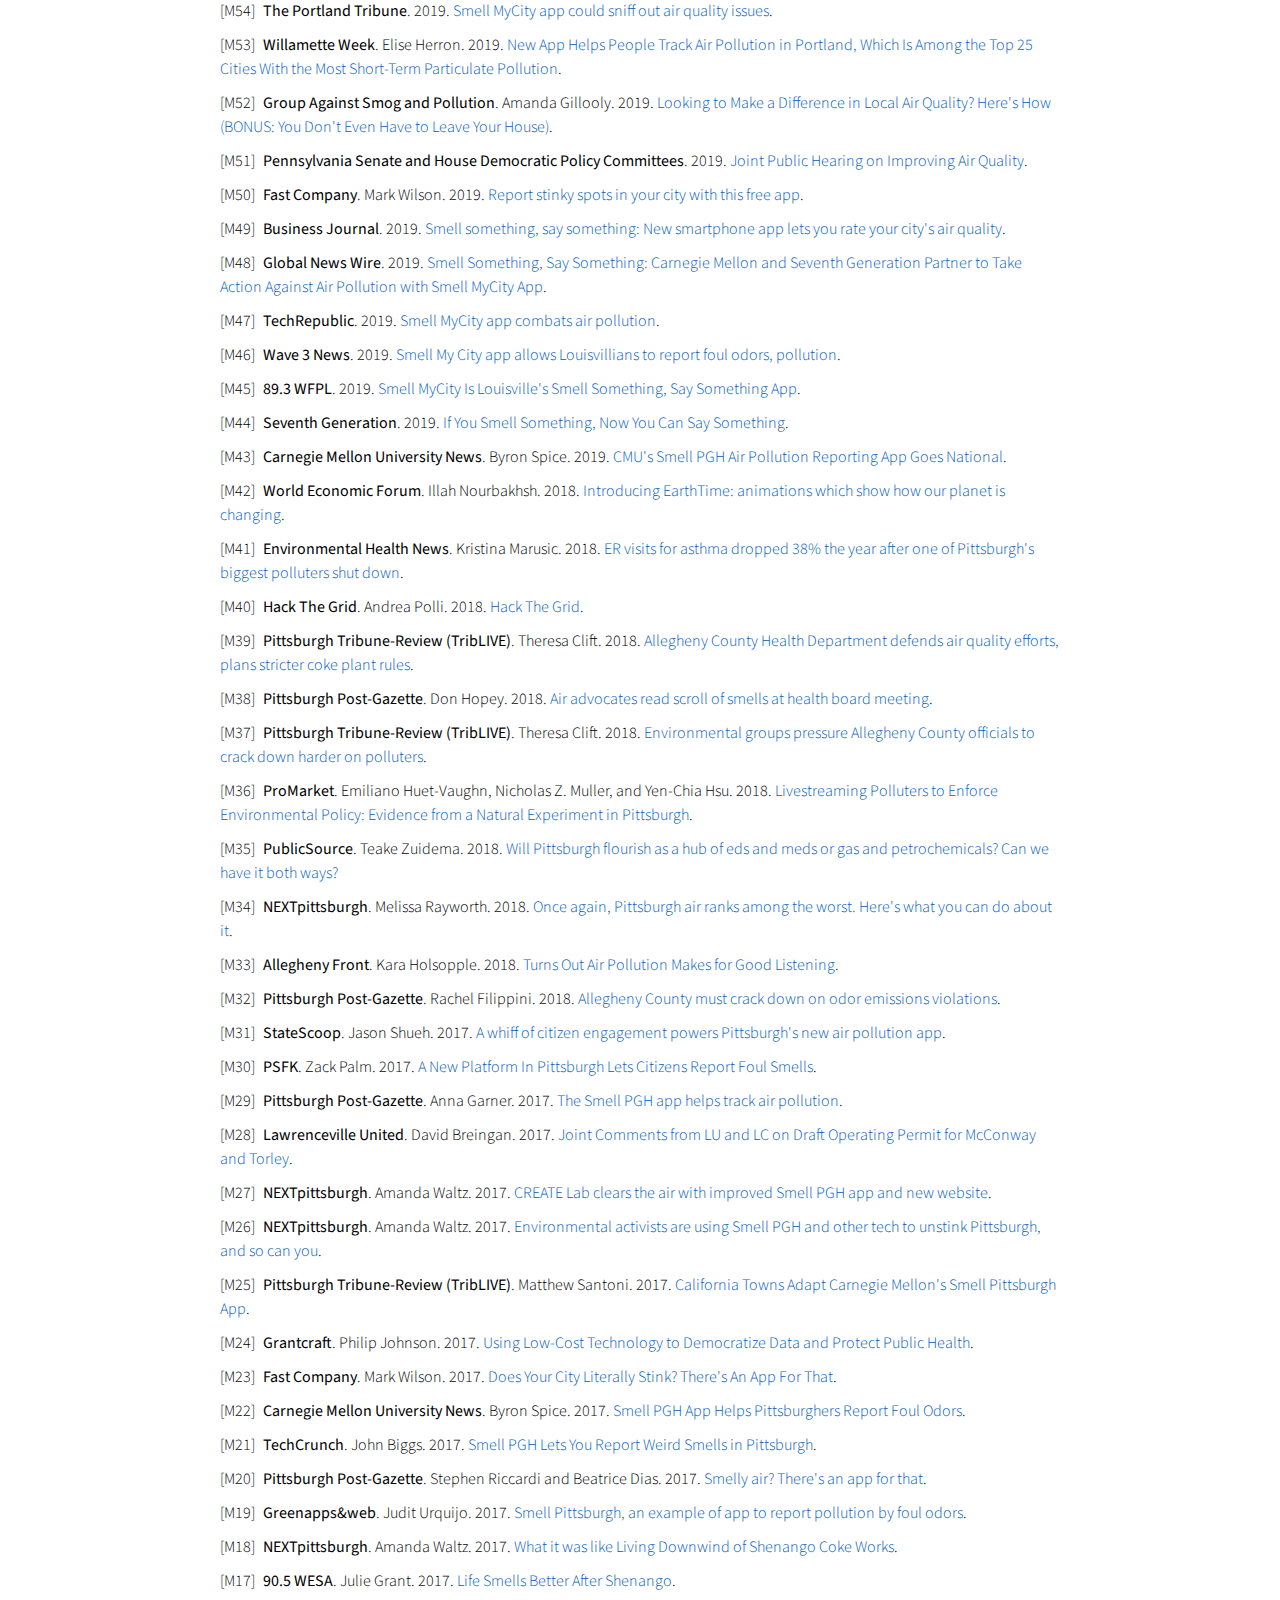
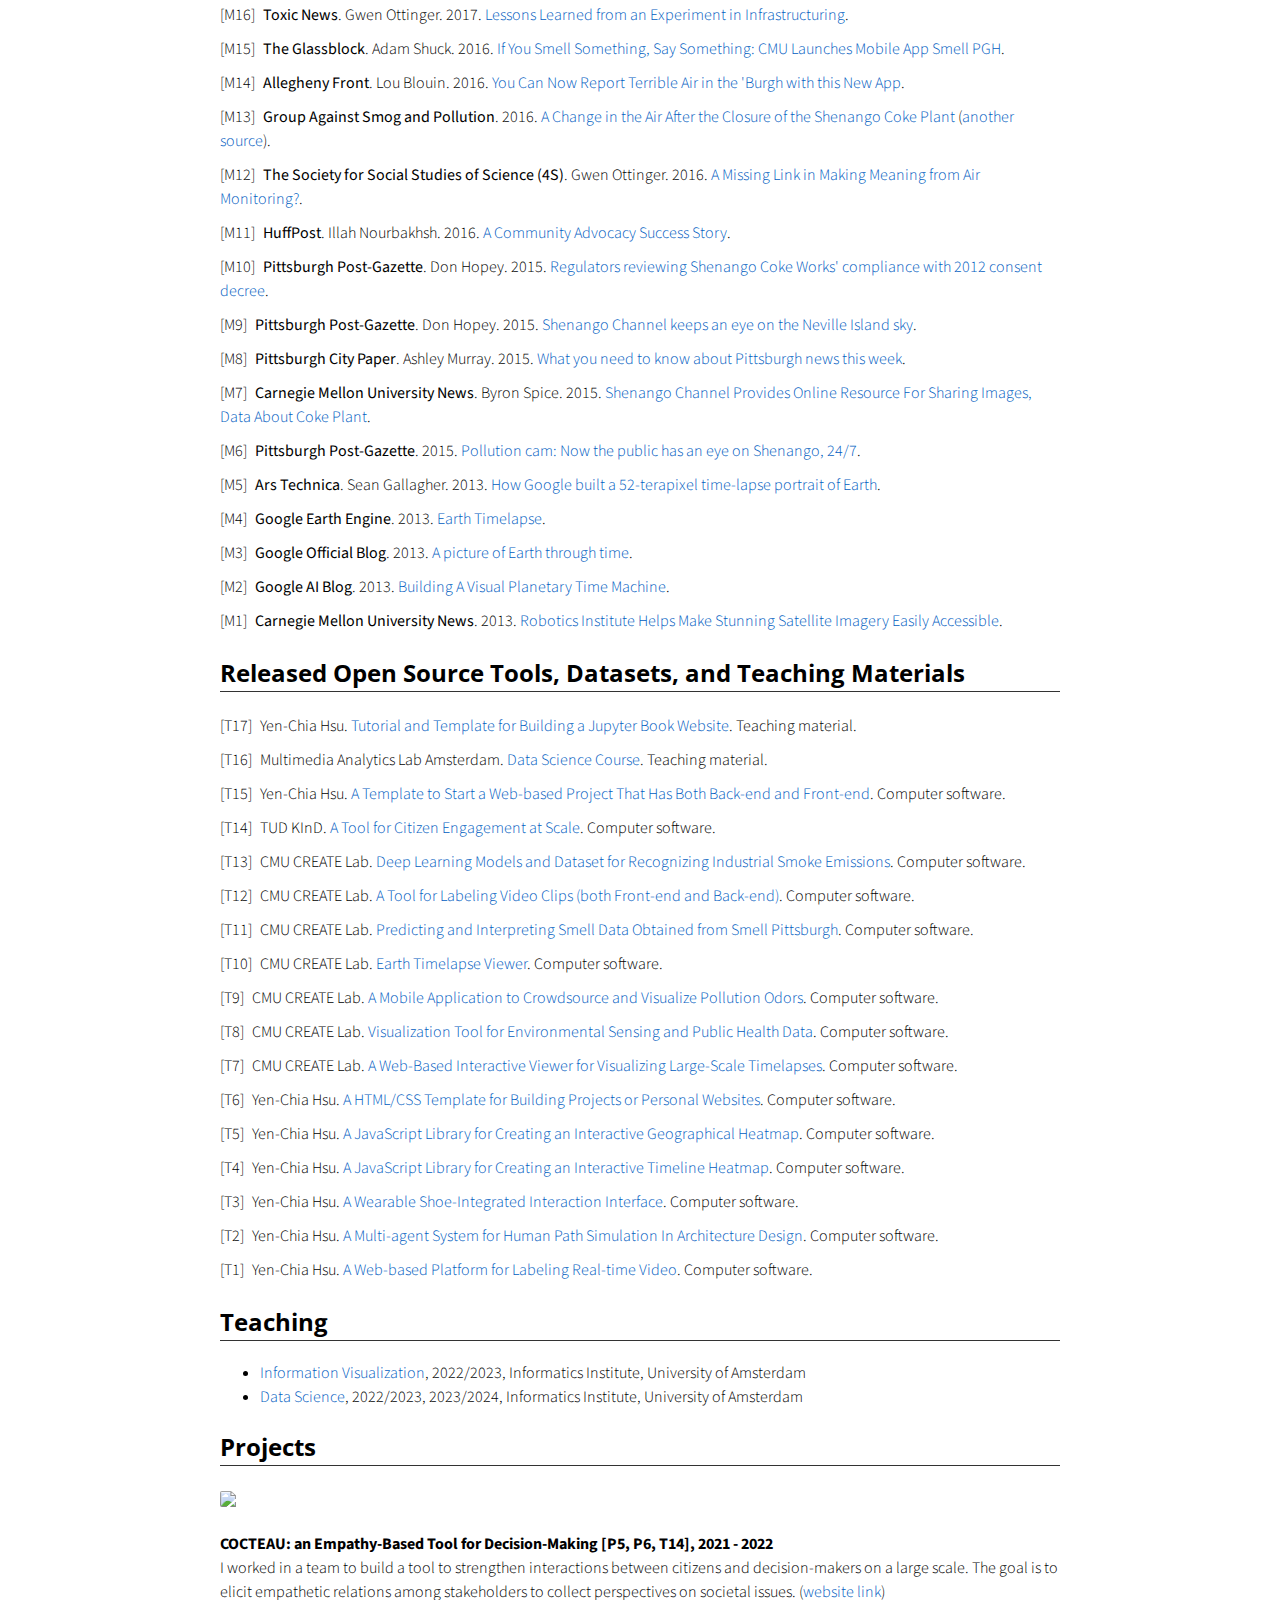
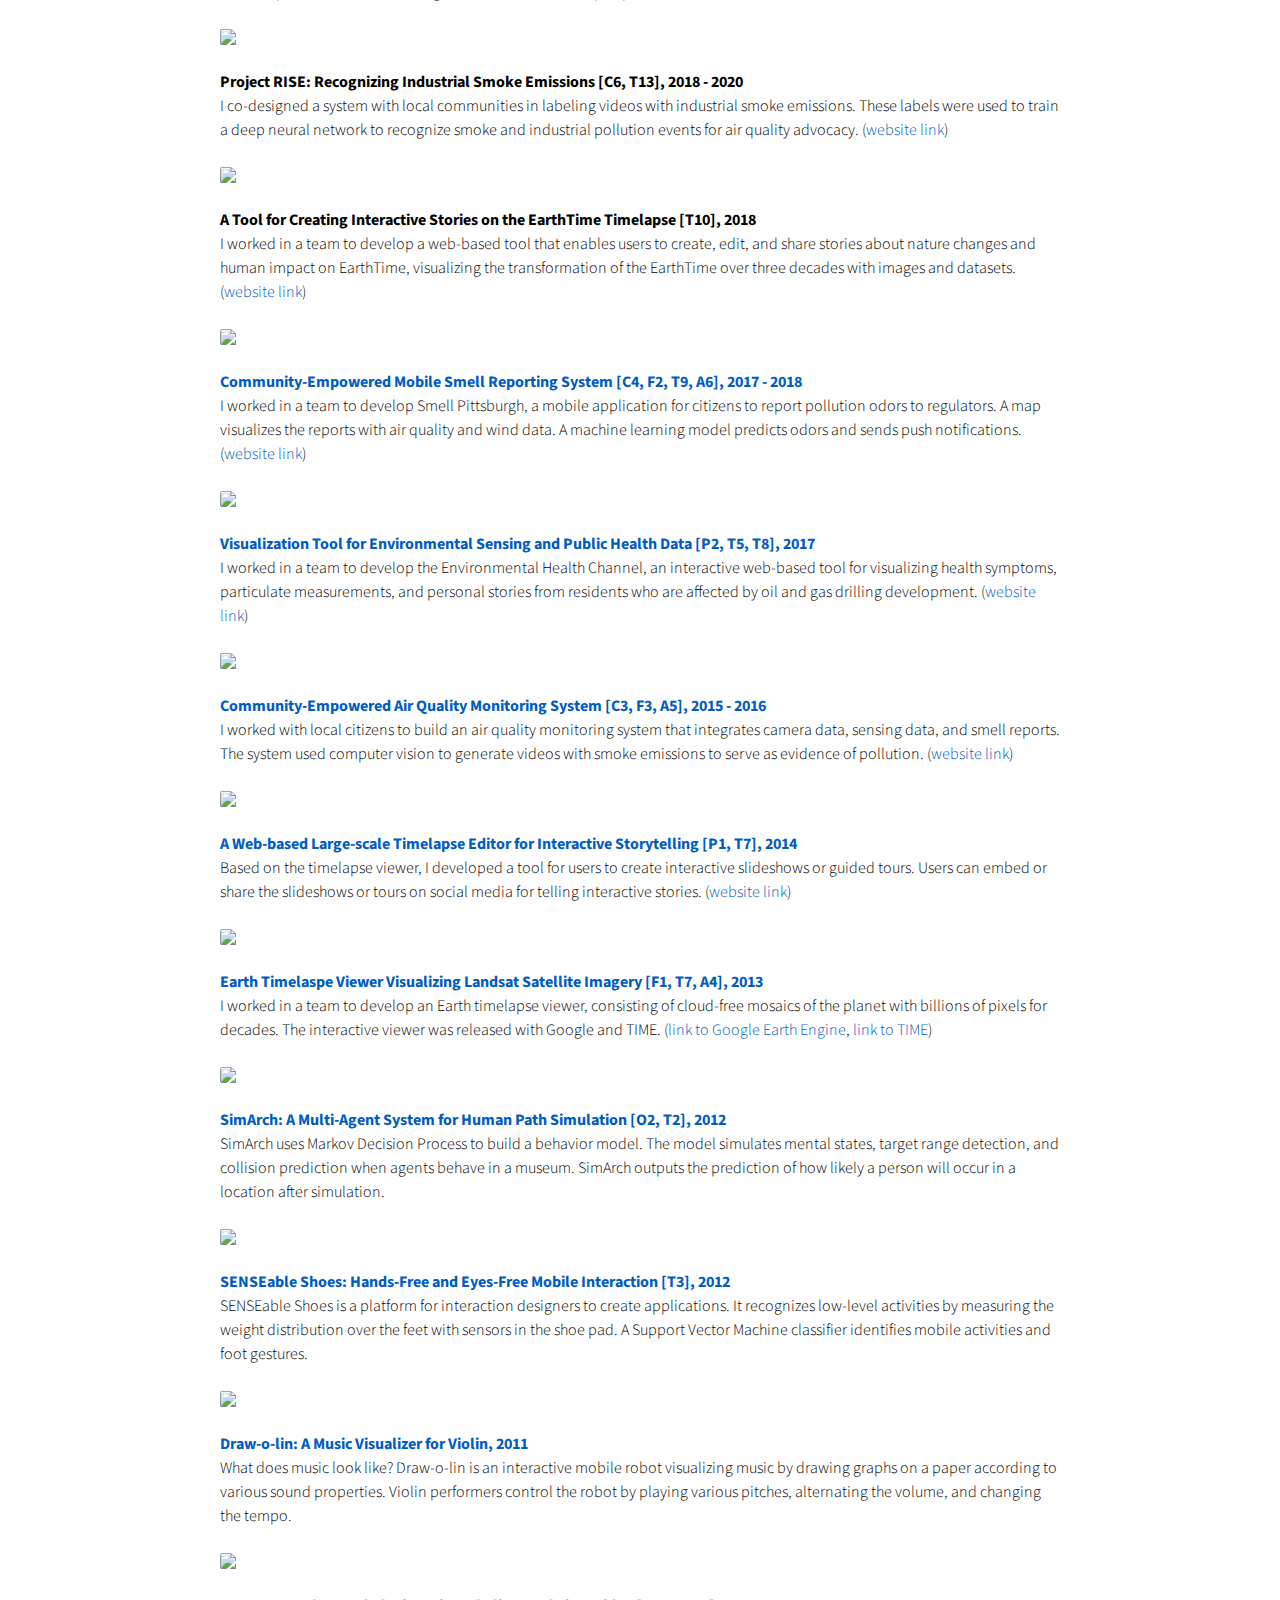
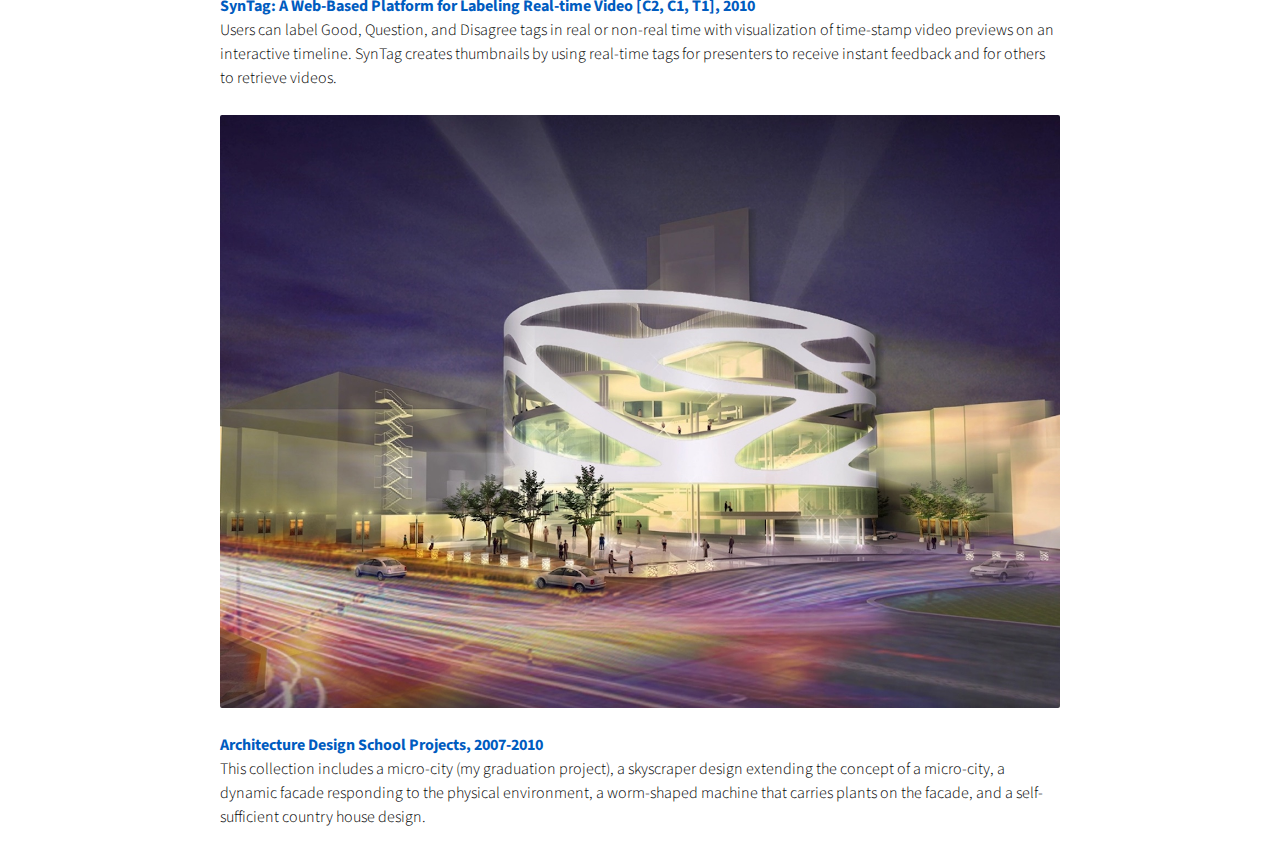
==== commit 2b132d04: "Update." ====
--- a/index.html
+++ b/index.html
@@ -135,7 +135,7 @@
               </li>
               <li>
                 <p class="text-small-margin">
-                  <a target="_blank" href="https://www.webbyawards.com/winners/2014/web/website-features-and-design/best-use-of-video-or-moving-image/timelapse/">Webby People's Voice Award, Best Use of Video or Moving Image</a>.
+                  <a target="_blank" href="https://winners.webbyawards.com/2014/websites-and-mobile-sites/features-design/best-use-of-video-or-moving-image/146235/timelapse">Webby People's Voice Award, Best Use of Video or Moving Image</a>.
                   2014. International Academy of Digital Arts and Sciences, USA.
                 </p>
               </li>
@@ -165,24 +165,22 @@
                 <p class="text-small-margin">
                   <b>Yen-Chia Hsu</b> and Illah Nourbakhsh. 2020. When Human-Computer Interaction Meets Community Citizen Science. Communications of the ACM.
                   <br>
-                  <a href="file/ccs.pdf" target="_blank">PDF</a>
-                  &nbsp;&nbsp;|&nbsp;&nbsp;
                   <a href="https://doi.org/10.1145/3376892" target="_blank">Source</a>
                   &nbsp;&nbsp;|&nbsp;&nbsp;
-                  <a href="https://arxiv.org/abs/1907.11260" target="_blank">Preprint</a>
+                  <a href="https://arxiv.org/abs/1907.11260" target="_blank">arXiv</a>
                   &nbsp;&nbsp;|&nbsp;&nbsp;
                   <a href="https://cacm.acm.org/magazines/2020/2/242344-when-human-computer-interaction-meets-community-citizen-science/fulltext" target="_blank">Webpage</a>
+                  &nbsp;&nbsp;|&nbsp;&nbsp;
+                  <a href="https://www.youtube.com/watch?v=tg_0s1VuPI8" target="_blank">Video</a>
                 </p>
               </li>
               <li>
                 <p class="text-small-margin">
                   <b>Yen-Chia Hsu</b>, Jennifer Cross, Paul Dille, Michael Tasota, Beatrice Dias, Randy Sargent, Ting-Hao Huang, and Illah Nourbakhsh. 2020. Smell Pittsburgh: Engaging Community Citizen Science for Air Quality. ACM Transactions on Interactive Intelligent Systems.
                   <br>
-                  <a href="file/smell-pgh-journal.pdf" target="_blank">PDF</a>
-                  &nbsp;&nbsp;|&nbsp;&nbsp;
                   <a href="https://dl.acm.org/doi/10.1145/3369397" target="_blank">Source</a>
                   &nbsp;&nbsp;|&nbsp;&nbsp;
-                  <a href="https://arxiv.org/abs/1912.11936" target="_blank">Preprint</a>
+                  <a href="https://arxiv.org/abs/1912.11936" target="_blank">arXiv</a>
                 </p>
               </li>
               <li>
@@ -191,7 +189,14 @@
                   <br>
                   <a href="https://doi.org/10.1016/j.patter.2022.100449" target="_blank">Source</a>
                   &nbsp;&nbsp;|&nbsp;&nbsp;
-                  <a href="https://arxiv.org/abs/2110.02007" target="_blank">Preprint</a>
+                  <a href="https://arxiv.org/abs/2110.02007" target="_blank">arXiv</a>
+                </p>
+              </li>
+              <li>
+                <p class="text-small-margin">
+                  Andreas Gavros, <b>Yen-Chia Hsu</b>, and Kostas Karatzas. 2024. Modelling Smell Events in Urban Pittsburgh with Machine and Deep Learning Techniques. Atmosphere 15, no. 6: 731.
+                  <br>
+                  <a href="https://doi.org/10.3390/atmos15060731" target="_blank">Source</a>
                 </p>
               </li>
             </ol>
@@ -213,8 +218,6 @@
                 <p class="text-small-margin">
                   <b>Yen-Chia Hsu</b>, Tay-Sheng Jeng, Yang-Ting Shen, and Po-Chun Chen. 2012. SynTag: A Web-based Platform for Labeling Real-time Video. In Proceedings of the ACM 2012 Conference on Computer Supported Cooperative Work (CSCW 2012). ACM.
                   <br>
-                  <a href="file/syntag.pdf" target="_blank">PDF</a>
-                  &nbsp;&nbsp;|&nbsp;&nbsp;
                   <a href="http://dl.acm.org/citation.cfm?id=2145312" target="_blank">Source</a>
                   &nbsp;&nbsp;|&nbsp;&nbsp;
                   <a href="https://www.youtube.com/watch?v=k7zWjvpDYtE" target="_blank">Video</a>
@@ -229,11 +232,9 @@
                   <b>Yen-Chia Hsu</b>, Paul Dille, Jennifer Cross, Beatrice Dias, Randy Sargent, and Illah Nourbakhsh. 2017. Community-Empowered Air Quality Monitoring System. In Proceedings of the 2017 CHI Conference on Human Factors in Computing Systems (CHI 2017). ACM.
                   <span class="custom-text-danger">(Best Paper Honorable Mention Award, Top 5%)</span>
                   <br>
-                  <a href="file/community-empowered-air-quality-monitoring-system.pdf" target="_blank">PDF</a>
-                  &nbsp;&nbsp;|&nbsp;&nbsp;
                   <a href="http://dl.acm.org/citation.cfm?id=3025853" target="_blank">Source</a>
                   &nbsp;&nbsp;|&nbsp;&nbsp;
-                  <a href="https://arxiv.org/abs/1804.03293" target="_blank">Preprint</a>
+                  <a href="https://arxiv.org/abs/1804.03293" target="_blank">arXiv</a>
                   &nbsp;&nbsp;|&nbsp;&nbsp;
                   <a href="https://www.youtube.com/watch?v=WxOw0j3oTXM" target="_blank">Video</a>
                   &nbsp;&nbsp;|&nbsp;&nbsp;
@@ -250,13 +251,11 @@
                 <p class="text-small-margin">
                   <b>Yen-Chia Hsu</b>, Jennifer Cross, Paul Dille, Michael Tasota, Beatrice Dias, Randy Sargent, Ting-Hao (Kenneth) Huang, and Illah Nourbakhsh. 2019. Smell Pittsburgh: Community-Empowered Mobile Smell Reporting System. In Proceedings of the 24th International Conference on Intelligent User Interfaces (IUI 2019). ACM.
                   <span class="custom-text-danger">(Best Paper Honorable Mention Award, Top 2.5%)</span>
-                  [Note: this paper has errors, and we provide the corrections in the last two pages of the preprint]
-                  <br>
-                  <a href="file/smell-pgh.pdf" target="_blank">PDF</a>
-                  &nbsp;&nbsp;|&nbsp;&nbsp;
+                  [Note: this paper has errors, and we provide the corrections in the last two pages of the arXiv version]
+                  <br>
                   <a href="https://dl.acm.org/citation.cfm?id=3302293" target="_blank">Source</a>
                   &nbsp;&nbsp;|&nbsp;&nbsp;
-                  <a href="https://arxiv.org/abs/1810.11143" target="_blank">Preprint</a>
+                  <a href="https://arxiv.org/abs/1810.11143" target="_blank">arXiv</a>
                   &nbsp;&nbsp;|&nbsp;&nbsp;
                   <a href="https://www.youtube.com/watch?v=aOPyPfjJhBs" target="_blank">Video</a>
                   &nbsp;&nbsp;|&nbsp;&nbsp;
@@ -277,7 +276,7 @@
                   <br>
                   <a href="http://dx.doi.org/10.18653/v1/P19-1658" target="_blank">Source</a>
                   &nbsp;&nbsp;|&nbsp;&nbsp;
-                  <a href="https://arxiv.org/abs/1906.01764" target="_blank">Preprint</a>
+                  <a href="https://arxiv.org/abs/1906.01764" target="_blank">arXiv</a>
                   &nbsp;&nbsp;|&nbsp;&nbsp;
                   <a href="https://github.com/tingyaohsu/VIST-Edit" target="_blank">Code and Data</a>
                 </p>
@@ -285,12 +284,11 @@
               <li>
                 <p class="text-small-margin">
                   <b>Yen-Chia Hsu</b>, Ting-Hao (Kenneth) Huang, Ting-Yao Hu, Paul Dille, Sean Prendi, Ryan Hoffman, Anastasia Tsuhlares, Jessica Pachuta, Randy Sargent, and Illah Nourbakhsh. 2021. Project RISE: Recognizing Industrial Smoke Emissions. Proceedings of the AAAI Conference on Artificial Intelligence (AAAI 2021).
-                  <br>
-                  <a href="file/project-rise.pdf" target="_blank">PDF</a>
-                  &nbsp;&nbsp;|&nbsp;&nbsp;
+                  [Note: this paper has an error, and we provide the correction in the last page of the arXiv version]
+                  <br>
                   <a href="https://ojs.aaai.org/index.php/AAAI/article/view/17739" target="_blank">Source</a>
                   &nbsp;&nbsp;|&nbsp;&nbsp;
-                  <a href="https://arxiv.org/abs/2005.06111" target="_blank">Preprint</a>
+                  <a href="https://arxiv.org/abs/2005.06111" target="_blank">arXiv</a>
                   &nbsp;&nbsp;|&nbsp;&nbsp;
                   <a href="https://github.com/CMU-CREATE-Lab/deep-smoke-machine" target="_blank">Code and Data</a>
                 </p>
@@ -301,7 +299,14 @@
                   <br>
                   <a href="https://doi.org/10.1145/3600211.3604655" target="_blank">Source</a>
                   &nbsp;&nbsp;|&nbsp;&nbsp;
-                  <a href="https://arxiv.org/abs/2307.11806" target="_blank">Preprint</a>
+                  <a href="https://arxiv.org/abs/2307.11806" target="_blank">arXiv</a>
+                </p>
+              </li>
+              <li>
+                <p class="text-small-margin">
+                  Tim Alpherts, Sennay Ghebreab, <b>Yen-Chia Hsu</b>, and Nanne Van Noord. 2024. Perceptive Visual Urban Analytics is Not (Yet) Suitable for Municipalities. In Proceedings of the 2024 ACM Conference on Fairness, Accountability, and Transparency (FAccT 2024). ACM.
+                  <br>
+                  <a href="https://doi.org/10.1145/3630106.3658976" target="_blank">Source</a>
                 </p>
               </li>
             </ol>
@@ -330,7 +335,7 @@
                   &nbsp;&nbsp;|&nbsp;&nbsp;
                   <a href="https://dl.acm.org/citation.cfm?id=3197391.3205419" target="_blank">Source</a>
                   &nbsp;&nbsp;|&nbsp;&nbsp;
-                  <a href="https://arxiv.org/abs/1804.03263" target="_blank">Preprint</a>
+                  <a href="https://arxiv.org/abs/1804.03263" target="_blank">arXiv</a>
                   &nbsp;&nbsp;|&nbsp;&nbsp;
                   <a href="https://yenchiah.wordpress.com/2017/08/31/environmental-health-channel-an-online-tool-for-visualizing-sensor-and-health-data/" target="_blank">Blog</a>
                   &nbsp;&nbsp;|&nbsp;&nbsp;
@@ -347,7 +352,7 @@
                   <br>
                   <a href="https://dl.acm.org/citation.cfm?id=3312965" target="_blank">Source</a>
                   &nbsp;&nbsp;|&nbsp;&nbsp;
-                  <a href="https://arxiv.org/abs/1902.08327" target="_blank">Preprint</a>
+                  <a href="https://arxiv.org/abs/1902.08327" target="_blank">arXiv</a>
                 </p>
               </li>
               <li>
@@ -356,7 +361,7 @@
                   <br>
                   <a href="https://www.aclweb.org/anthology/2020.nlpcovid19-acl.6/" target="_blank">Source</a>
                   &nbsp;&nbsp;|&nbsp;&nbsp;
-                  <a href="https://arxiv.org/abs/2005.02367" target="_blank">Preprint</a>
+                  <a href="https://arxiv.org/abs/2005.02367" target="_blank">arXiv</a>
                   &nbsp;&nbsp;|&nbsp;&nbsp;
                   <a href="https://github.com/windx0303/CODA-19" target="_blank">Code and Data</a>
                 </p>
@@ -365,7 +370,7 @@
                 <p class="text-small-margin">
                   Andrea Mauri, Andrea Tocchetti, Lorenzo Corti, <b>Yen-Chia Hsu</b>, Himanshu Verma, and Marco Brambilla. 2022. COCTEAU: an Empathy-Based Tool for Decision-Making. Posters and Demos Track at The Web Conference 2022 (WWW 2022).
                   <br>
-                  <a href="https://arxiv.org/abs/2204.06289" target="_blank">Preprint</a>
+                  <a href="https://arxiv.org/abs/2204.06289" target="_blank">arXiv</a>
                 </p>
               </li>
               <li>
@@ -374,7 +379,14 @@
                   <br>
                   <a href="https://dl.acm.org/doi/10.1145/3491101.3503744" target="_blank">Source</a>
                   &nbsp;&nbsp;|&nbsp;&nbsp;
-                  <a href="https://arxiv.org/abs/2204.06382" target="_blank">Preprint</a>
+                  <a href="https://arxiv.org/abs/2204.06382" target="_blank">arXiv</a>
+                </p>
+              </li>
+              <li>
+                <p class="text-small-margin">
+                  Alok Debnath, Allison Lahnala, Hüseyin Uğur Genç, Ewan Soubutts, Michal Lahav, Tiffanie Horne, Wo Meijer, Yun Suen Pai, <b>Yen-Chia Hsu</b>, Giulia Barbareschi, Himanshu Verma, and Andrea Mauri. 2024. EmpathiCH: Scrutinizing Empathy-Centric Design Beyond the Individual. In Extended Abstracts of the 2024 CHI Conference on Human Factors in Computing Systems (CHI EA 2024). ACM.
+                  <br>
+                  <a href="https://doi.org/10.1145/3613905.3636297" target="_blank">Source</a>
                 </p>
               </li>
             </ol>
@@ -397,7 +409,7 @@
                 <p class="text-small-margin">
                   <b>Yen-Chia Hsu</b>. 2018. SimArch: A Multi-agent System For Human Path Simulation In Architecture Design. arXiv preprint arXiv:1807.03760.
                   <br>
-                  <a href="https://arxiv.org/abs/1807.03760" target="_blank">Preprint</a>
+                  <a href="https://arxiv.org/abs/1807.03760" target="_blank">arXiv</a>
                   &nbsp;&nbsp;|&nbsp;&nbsp;
                   <a href="https://github.com/yenchiah/SimArch" target="_blank">Code and Data</a>
                 </p>
@@ -1053,7 +1065,7 @@
                   <a href="https://coursecatalogue.uva.nl/xmlpages/page/2023-2024/zoek-vak/vak/110339" target="_blank">Information Visualization</a>, 2022/2023, Informatics Institute, University of Amsterdam
                 </li>
                 <li>
-                  <a href="https://multix.io/data-science-book-uva/" target="_blank">Data Science</a>, 2022/2023, Informatics Institute, University of Amsterdam
+                  <a href="https://multix.io/data-science-book-uva/" target="_blank">Data Science</a>, 2022/2023, 2023/2024, Informatics Institute, University of Amsterdam
                 </li>
               </ul>
               <h2 id="project">Projects</h2>
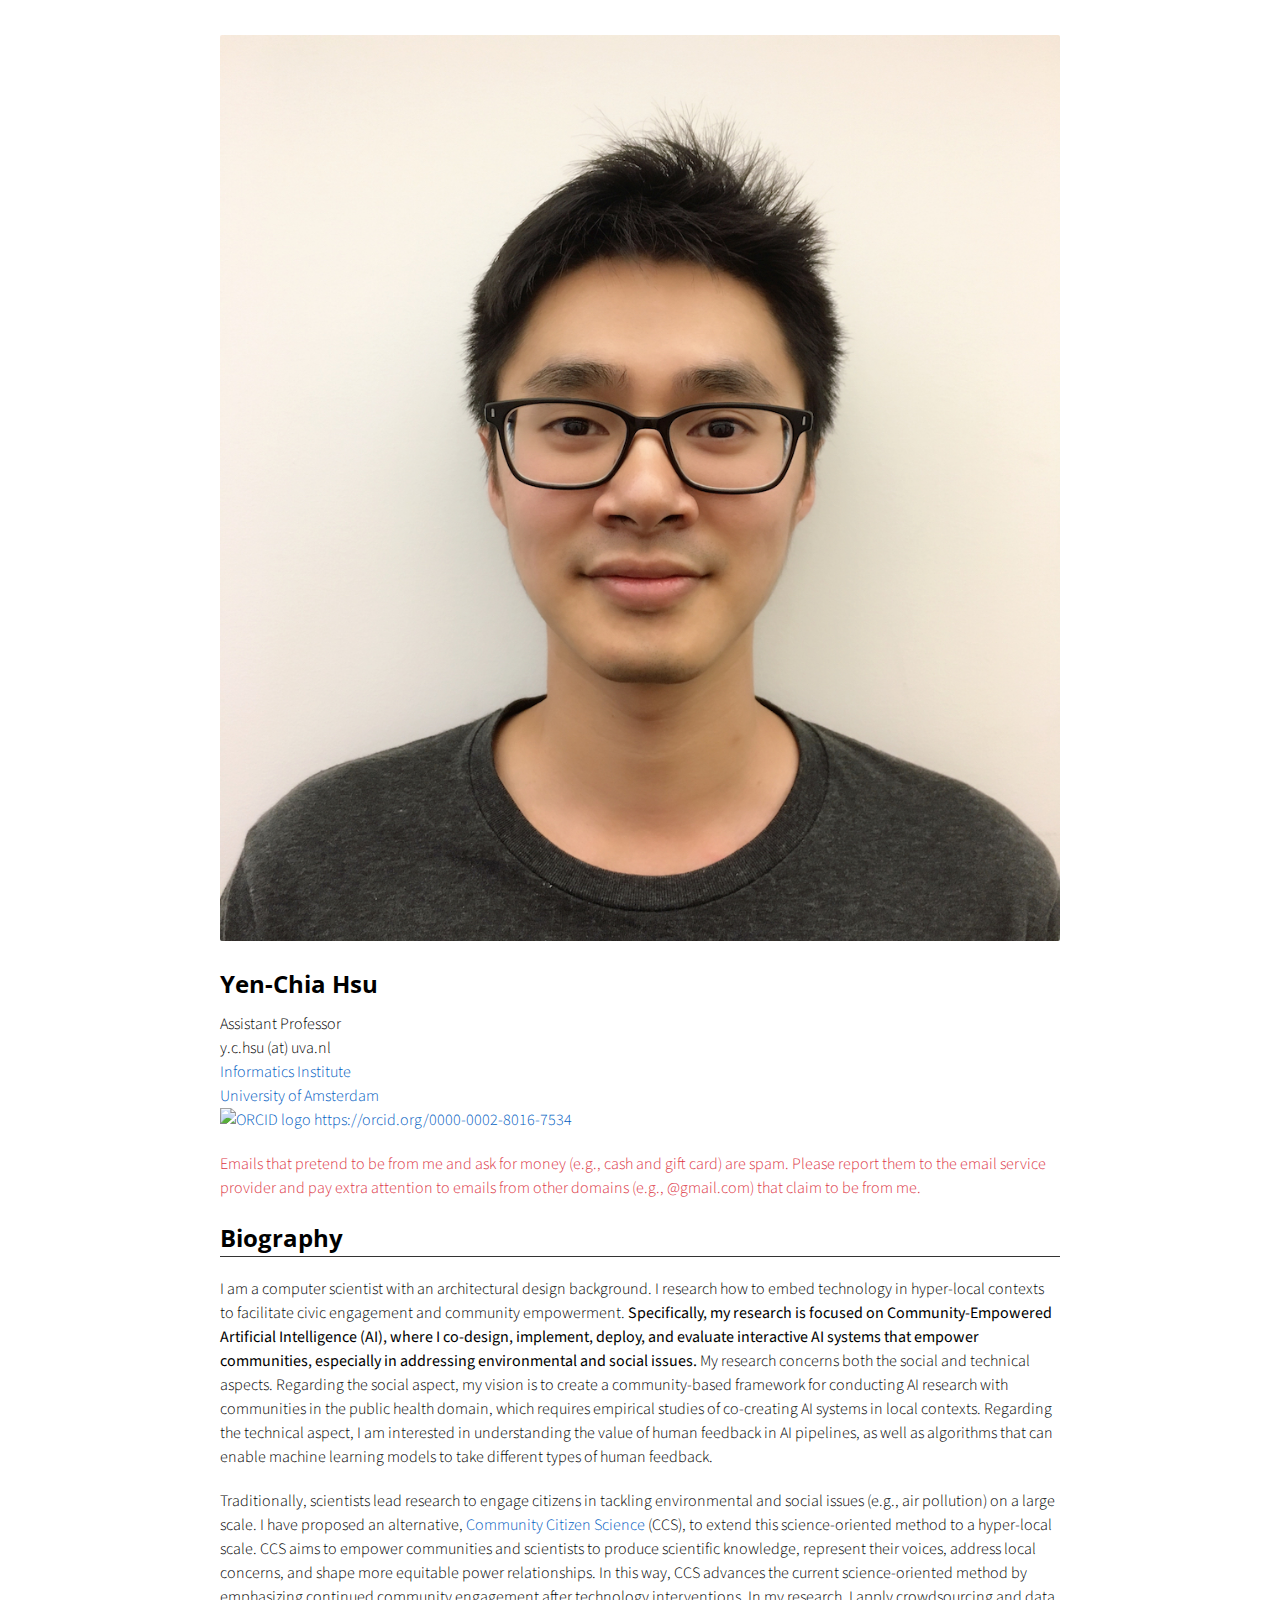
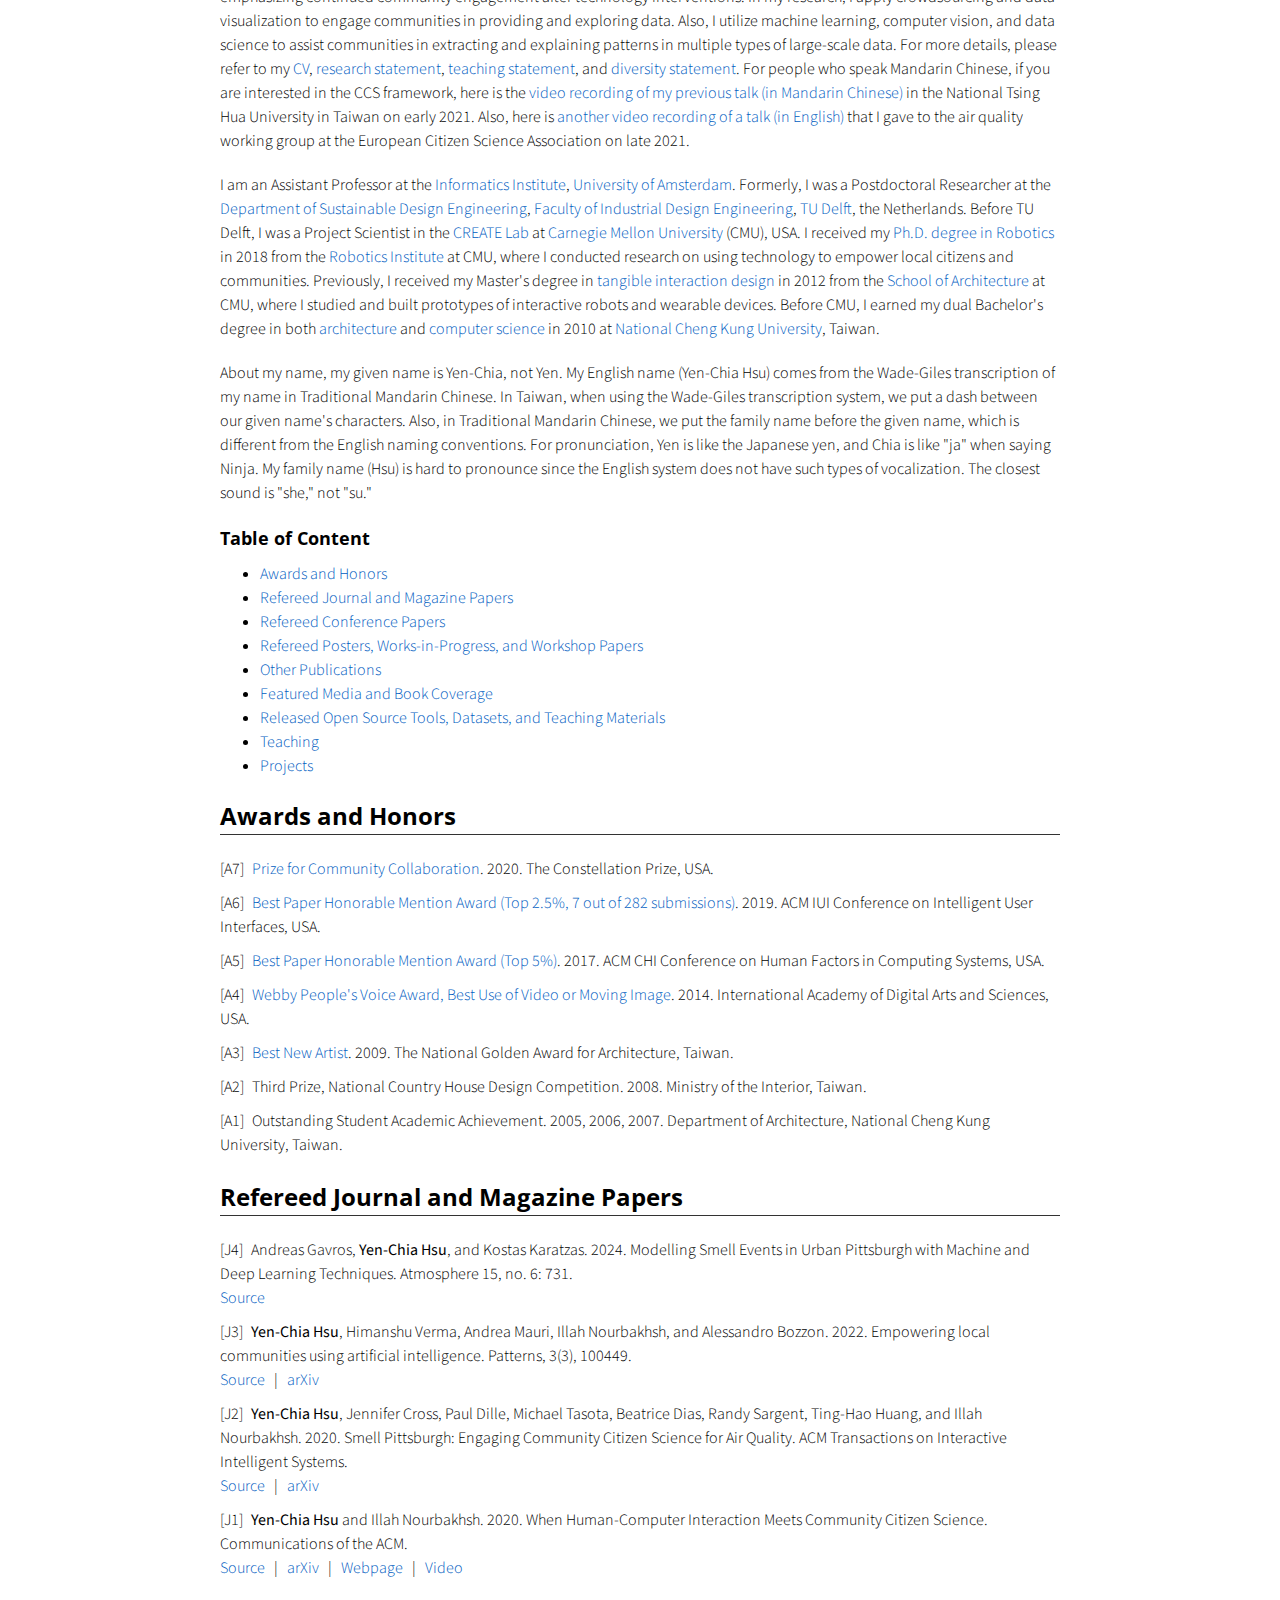
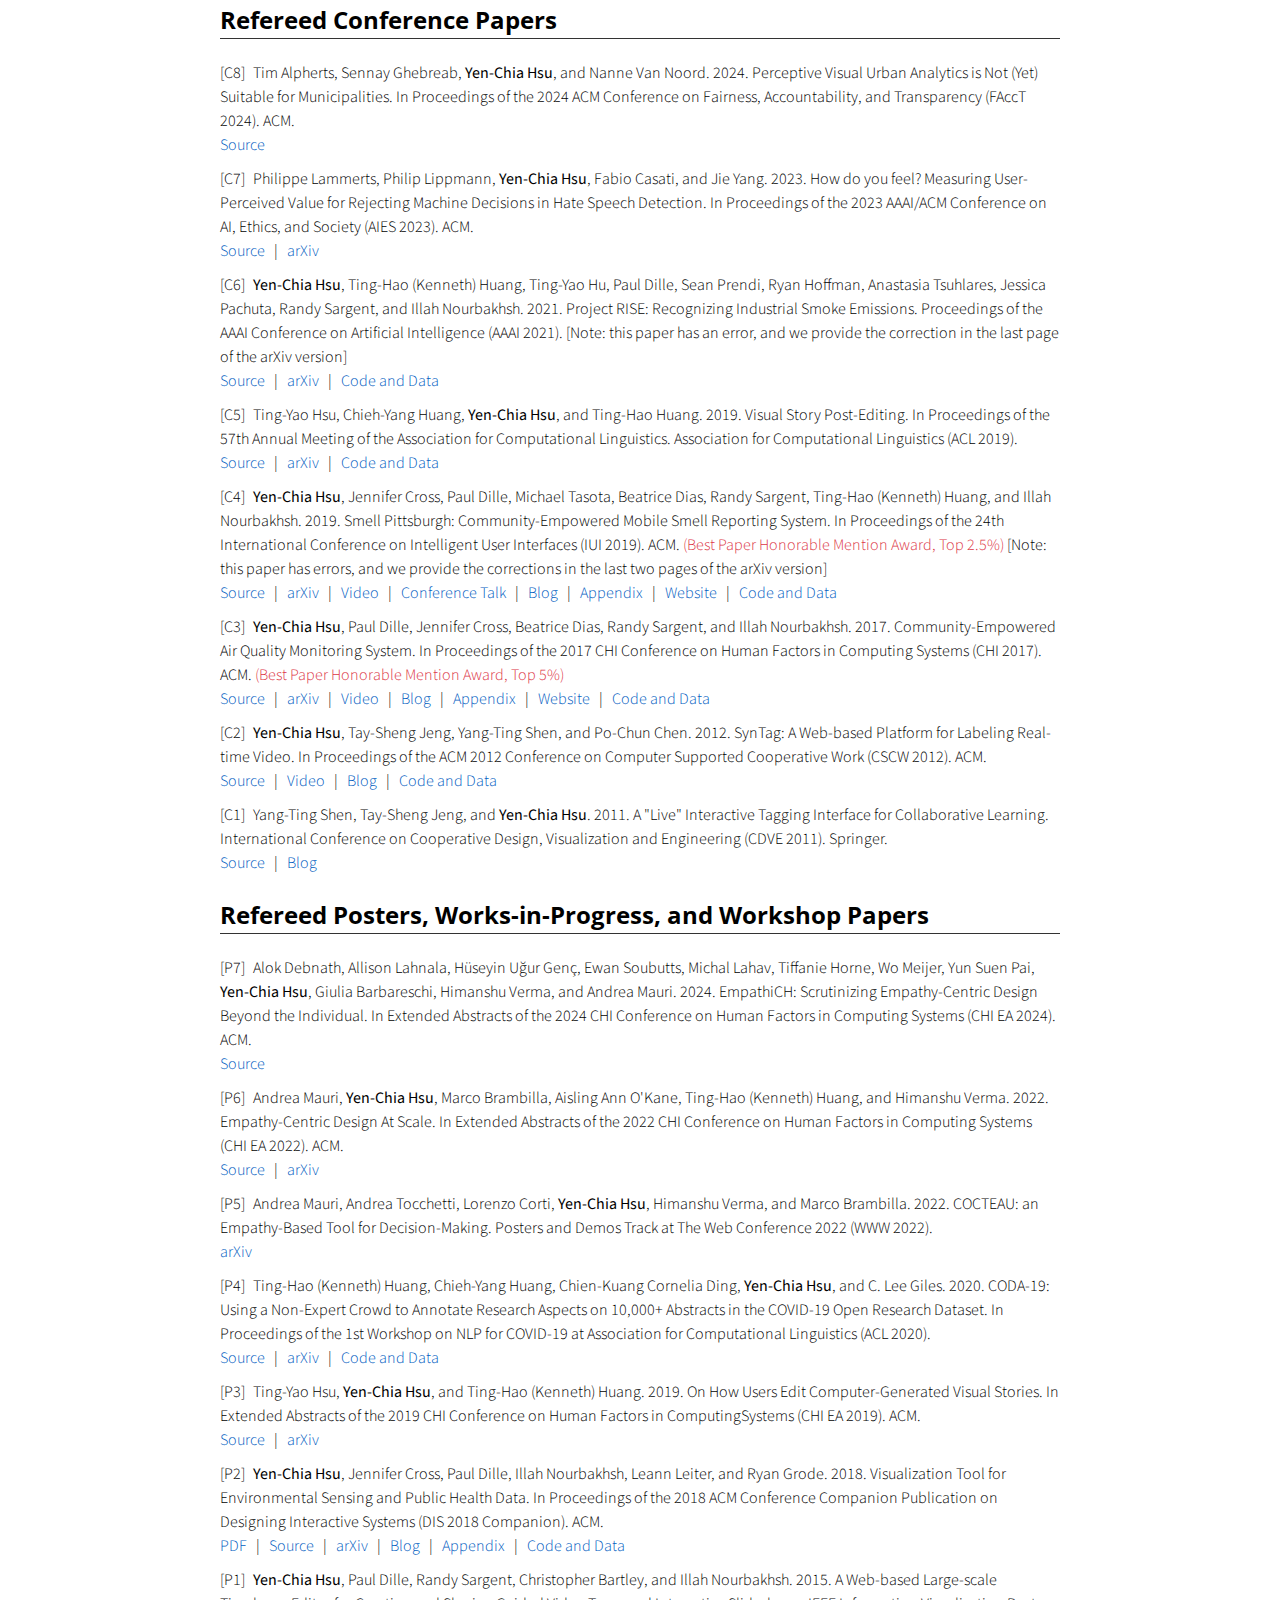
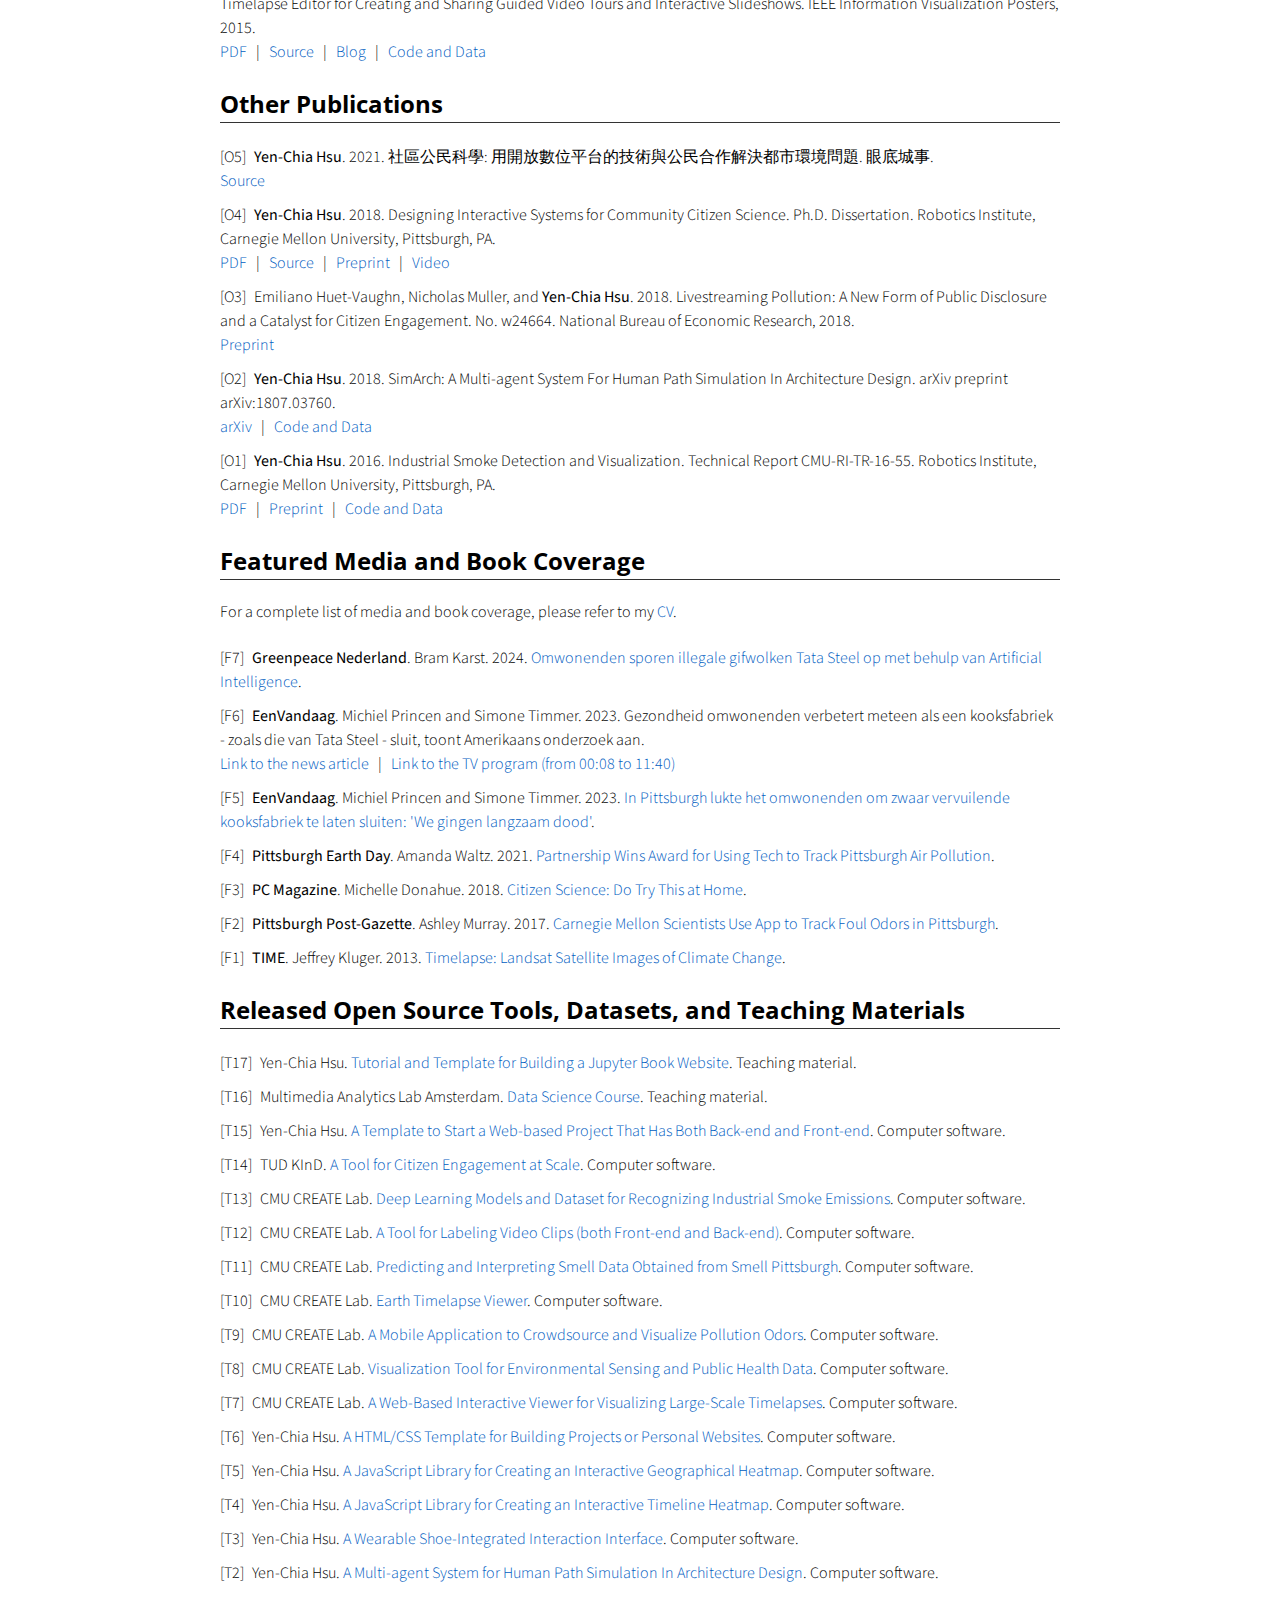
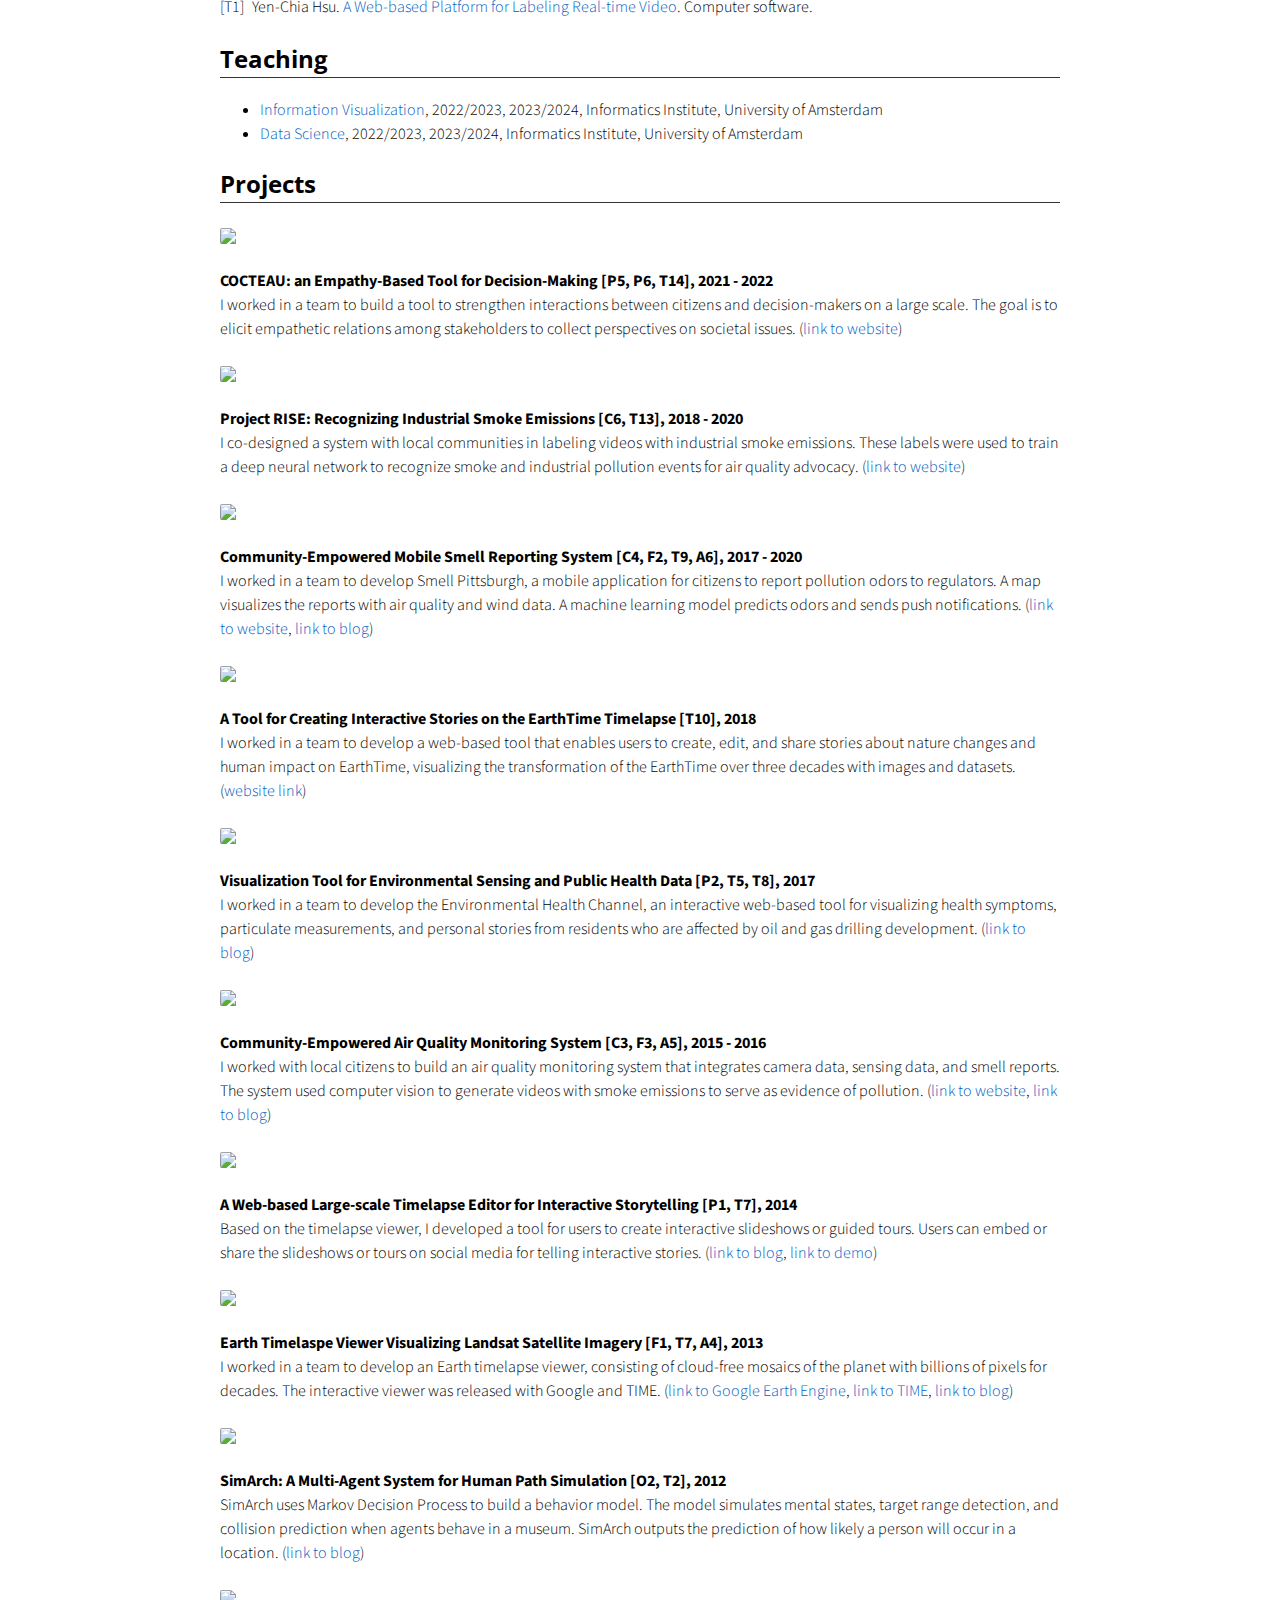
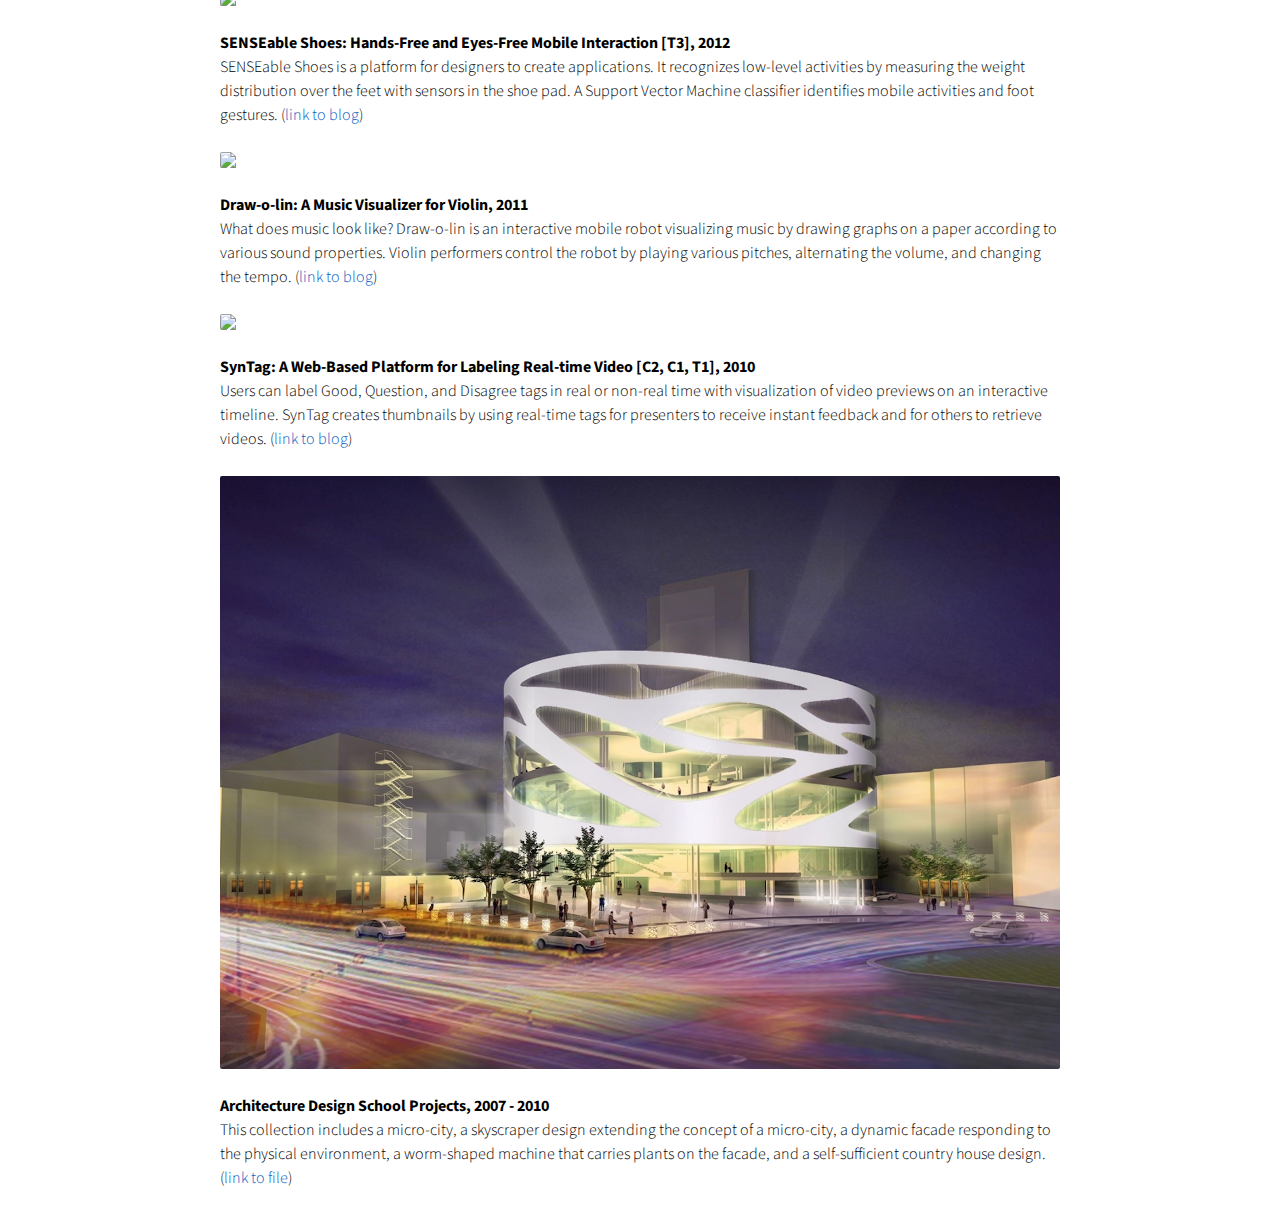
==== commit 2cc0f933: "Update." ====
--- a/index.html
+++ b/index.html
@@ -66,6 +66,9 @@
               I am a computer scientist with an architectural design background.
               I research how to embed technology in hyper-local contexts to facilitate civic engagement and community empowerment.
               <b>Specifically, my research is focused on Community-Empowered Artificial Intelligence (AI), where I co-design, implement, deploy, and evaluate interactive AI systems that empower communities, especially in addressing environmental and social issues.</b>
+              My research concerns both the social and technical aspects.
+              Regarding the social aspect, my vision is to create a community-based framework for conducting AI research with communities in the public health domain, which requires empirical studies of co-creating AI systems in local contexts.
+              Regarding the technical aspect, I am interested in understanding the value of human feedback in AI pipelines, as well as algorithms that can enable machine learning models to take different types of human feedback.
             </p>
             <p class="text">
               Traditionally, scientists lead research to engage citizens in tackling environmental and social issues (e.g., air pollution) on a large scale.
@@ -78,7 +81,7 @@
               <a href="file/yenchiah-research-v5.pdf" target="_blank">research statement</a>,
               <a href="file/yenchiah-teaching-v6.pdf" target="_blank">teaching statement</a>,
               and <a href="file/yenchiah-diversity-v3.pdf" target="_blank">diversity statement</a>.
-              For people who speak Mandarin Chinese, if you are interested in the CCS concept, here is the <a href="https://www.youtube.com/watch?v=kxxwc3fT-aA" target="_blank">video recording of my previous talk (in Mandarin Chinese)</a> in the National Tsing Hua University in Taiwan on early 2021.
+              For people who speak Mandarin Chinese, if you are interested in the CCS framework, here is the <a href="https://www.youtube.com/watch?v=kxxwc3fT-aA" target="_blank">video recording of my previous talk (in Mandarin Chinese)</a> in the National Tsing Hua University in Taiwan on early 2021.
               Also, here is <a href="https://www.youtube.com/watch?v=vHfCpwQqdLA" target="_blank">another video recording of a talk (in English)</a> that I gave to the air quality working group at the European Citizen Science Association on late 2021.
             </p>
             <p class="text">
@@ -106,7 +109,6 @@
               <li><a href="#wip-paper">Refereed Posters, Works-in-Progress, and Workshop Papers</a></li>
               <li><a href="#other-paper">Other Publications</a></li>
               <li><a href="#feature-media">Featured Media and Book Coverage</a></li>
-              <li><a href="#other-media">Other Media and Book Coverage</a></li>
               <li><a href="#tool">Released Open Source Tools, Datasets, and Teaching Materials</a></li>
               <li><a href="#teaching">Teaching</a></li>
               <li><a href="#project">Projects</a></li>
@@ -341,8 +343,6 @@
                   &nbsp;&nbsp;|&nbsp;&nbsp;
                   <a href="file/env-health-channel-focus-group-questions.pdf" target="_blank">Appendix</a>
                   &nbsp;&nbsp;|&nbsp;&nbsp;
-                  <a href="https://envhealthchannel.org/" target="_blank">Website</a>
-                  &nbsp;&nbsp;|&nbsp;&nbsp;
                   <a href="https://github.com/CMU-CREATE-Lab/ehp-channel" target="_blank">Code and Data</a>
                 </p>
               </li>
@@ -444,6 +444,9 @@
             </ol>
             <h2 id="feature-media">Featured Media and Book Coverage</h2>
             <hr>
+            <p class="text">
+              For a complete list of media and book coverage, please refer to my <a href="https://drive.google.com/file/d/1Esa-xfOAR9rcZQxUP5tYLVubefom5Z4j/view?usp=drive_link" target="_blank">CV</a>.
+            </p>
             <!--This list is reversed on the website due to reverse number listing-->
             <ol class="publication F-list">
               <li>
@@ -486,449 +489,18 @@
                   <a href="https://eenvandaag.avrotros.nl/item/eenvandaag-15-12-2023/" target="_blank">Link to the TV program (from 00:08 to 11:40)</a>
                 </p>
               </li>
+              <li>
+                <p class="text-small-margin">
+                  <b>Greenpeace Nederland</b>. Bram Karst. 2024.
+                  <a target="_blank" href="https://www.greenpeace.org/nl/greenpeace/64054/omwonenden-sporen-illegale-gifwolken-tata-steel-op-met-behulp-van-artificial-intelligence/">Omwonenden sporen illegale gifwolken Tata Steel op met behulp van Artificial Intelligence</a>.
+                </p>
+              </li>
               <!--<li>
                 <p class="text-small-margin">
                   <b>Publisher</b>. Name. 2021.
-                  <a target="_blank" href=""></a>
+                  <a target="_blank" href=""></a>.
                 </p>
               </li>-->
-            </ol>
-            <h2 id="other-media">Other Media and Book Coverage</h2>
-            <hr>
-            <!--This list is reversed on the website due to reverse number listing-->
-            <ol class="publication M-list">
-              <li>
-                <p class="text-small-margin">
-                  <b>Carnegie Mellon University News</b>. 2013.
-                  <a target="_blank" href="https://www.cmu.edu/news/stories/archives/2013/may/may9_timelapse.html">Robotics Institute Helps Make Stunning Satellite Imagery Easily Accessible</a>.
-                </p>
-              </li>
-              <li>
-                <p class="text-small-margin">
-                  <b>Google AI Blog</b>. 2013.
-                  <a target="_blank" href="https://research.googleblog.com/2013/06/building-visual-planetary-time-machine.html">Building A Visual Planetary Time Machine</a>.
-                </p>
-              </li>
-              <li>
-                <p class="text-small-margin">
-                  <b>Google Official Blog</b>. 2013.
-                  <a target="_blank" href="https://googleblog.blogspot.com/2013/05/a-picture-of-earth-through-time.html">A picture of Earth through time</a>.
-                </p>
-              </li>
-              <li>
-                <p class="text-small-margin">
-                  <b>Google Earth Engine</b>. 2013.
-                  <a target="_blank" href="https://earthengine.google.com/timelapse/">Earth Timelapse</a>.
-                </p>
-              </li>
-              <li>
-                <p class="text-small-margin">
-                  <b>Ars Technica</b>. Sean Gallagher. 2013.
-                  <a target="_blank" href="https://arstechnica.com/information-technology/2013/06/how-google-built-a-108-terapixel-time-lapse-portrait-of-earth/">How Google built a 52-terapixel time-lapse portrait of Earth</a>.
-                </p>
-              </li>
-              <li>
-                <p class="text-small-margin">
-                  <b>Pittsburgh Post-Gazette</b>. 2015.
-                  <a target="_blank" href="http://www.post-gazette.com/opinion/editorials/2015/11/21/Pollution-cam-Now-the-public-has-an-eye-on-Shenango-24-7/stories/201511300034">Pollution cam: Now the public has an eye on Shenango, 24/7</a>.
-                </p>
-              </li>
-              <li>
-                <p class="text-small-margin">
-                  <b>Carnegie Mellon University News</b>. Byron Spice. 2015.
-                  <a target="_blank" href="https://www.cmu.edu/news/stories/archives/2015/november/tracking-coke-plant.html">Shenango Channel Provides Online Resource For Sharing Images, Data About Coke Plant</a>.
-                </p>
-              </li>
-              <li>
-                <p class="text-small-margin">
-                  <b>Pittsburgh City Paper</b>. Ashley Murray. 2015.
-                  <a target="_blank" href="https://www.pghcitypaper.com/Blogh/archives/2015/11/20/what-you-need-to-know-about-pittsburgh-news-this-week">What you need to know about Pittsburgh news this week</a>.
-                </p>
-              </li>
-              <li>
-                <p class="text-small-margin">
-                  <b>Pittsburgh Post-Gazette</b>. Don Hopey. 2015.
-                  <a target="_blank" href="http://www.post-gazette.com/local/west/2015/11/16/Shenango-Channel-keeps-an-eye-on-the-Neville-Island-sky/stories/201511160007">Shenango Channel keeps an eye on the Neville Island sky</a>.
-                </p>
-              </li>
-              <li>
-                <p class="text-small-margin">
-                  <b>Pittsburgh Post-Gazette</b>. Don Hopey. 2015.
-                  <a target="_blank" href="http://www.post-gazette.com/news/environment/2015/11/19/Regulators-reviewing-Shenango-Coke-Works-compliance-with-2012-consent-decree/stories/201511190230">Regulators reviewing Shenango Coke Works' compliance with 2012 consent decree</a>.
-                </p>
-              </li>
-              <li>
-                <p class="text-small-margin">
-                  <b>HuffPost</b>. Illah Nourbakhsh. 2016.
-                  <a target="_blank" href="https://www.huffingtonpost.com/illah-Nourbakhsh/a-community-advocacy-succ_b_8859210.html">A Community Advocacy Success Story</a>.
-                </p>
-              </li>
-              <li>
-                <p class="text-small-margin">
-                  <b>The Society for Social Studies of Science (4S)</b>. Gwen Ottinger. 2016.
-                  <a target="_blank" href="https://www.4sonline.org/a-missing-link-in-making-meaning-from-air-monitoring/">A Missing Link in Making Meaning from Air Monitoring?</a>.
-                </p>
-              </li>
-              <li>
-                <p class="text-small-margin">
-                  <b>Group Against Smog and Pollution</b>. 2016.
-                  <a target="_blank" href="https://www.gasp-pgh.org/a-change-in-air-quality-after-the-closure-of-the-shenango-coke-plant">A Change in the Air After the Closure of the Shenango Coke Plant</a> (<a target="_blank" href="http://gasp-pgh.org/wp-content/uploads/hotline-2016spring-web.pdf">another source</a>).
-                </p>
-              </li>
-              <li>
-                <p class="text-small-margin">
-                  <b>Allegheny Front</b>. Lou Blouin. 2016.
-                  <a target="_blank" href="https://www.alleghenyfront.org/you-can-now-report-terrible-air-in-the-burgh-with-this-new-app/">You Can Now Report Terrible Air in the 'Burgh with this New App</a>.
-                </p>
-              </li>
-              <li>
-                <p class="text-small-margin">
-                  <b>The Glassblock</b>. Adam Shuck. 2016.
-                  <a target="_blank" href="http://theglassblock.com/2016/09/29/smell-something-say-something-cmu-mobile-app-smell-pgh/">If You Smell Something, Say Something: CMU Launches Mobile App Smell PGH</a>.
-                </p>
-              </li>
-              <li>
-                <p class="text-small-margin">
-                  <b>Toxic News</b>. Gwen Ottinger. 2017.
-                  <a target="_blank" href="https://toxicnews.org/2017/05/16/lessons-learned-from-an-experiment-in-infrastructuring/">Lessons Learned from an Experiment in Infrastructuring</a>.
-                </p>
-              </li>
-              <li>
-                <p class="text-small-margin">
-                  <b>90.5 WESA</b>. Julie Grant. 2017.
-                  <a target="_blank" href="http://wesa.fm/post/life-smells-better-after-shenango#stream/0">Life Smells Better After Shenango</a>.
-                </p>
-              </li>
-              <li>
-                <p class="text-small-margin">
-                  <b>NEXTpittsburgh</b>. Amanda Waltz. 2017.
-                  <a target="_blank" href="https://www.nextpittsburgh.com/environment/what-it-was-like-living-downwind-of-shenango-coke-works/">What it was like Living Downwind of Shenango Coke Works</a>.
-                </p>
-              </li>
-              <li>
-                <p class="text-small-margin">
-                  <b>Greenapps&web</b>. Judit Urquijo. 2017.
-                  <a target="_blank" href="https://www.greenappsandweb.com/en/android-en/odor-pollution-report/">Smell Pittsburgh, an example of app to report pollution by foul odors</a>.
-                </p>
-              </li>
-              <li>
-                <p class="text-small-margin">
-                  <b>Pittsburgh Post-Gazette</b>. Stephen Riccardi and Beatrice Dias. 2017.
-                  <a target="_blank" href="http://www.post-gazette.com/opinion/Op-Ed/2017/03/26/Smelly-air-There-s-an-app-for-that/stories/201703260122">Smelly air? There's an app for that</a>.
-                </p>
-              </li>
-              <li>
-                <p class="text-small-margin">
-                  <b>TechCrunch</b>. John Biggs. 2017.
-                  <a target="_blank" href="https://techcrunch.com/2017/06/22/smellpgh-lets-you-report-weird-smells-in-pittsburgh/">Smell PGH Lets You Report Weird Smells in Pittsburgh</a>.
-                </p>
-              </li>
-              <li>
-                <p class="text-small-margin">
-                  <b>Carnegie Mellon University News</b>. Byron Spice. 2017.
-                  <a target="_blank" href="https://www.cmu.edu/news/stories/archives/2017/june/smell-something-say-something.html">Smell PGH App Helps Pittsburghers Report Foul Odors</a>.
-                </p>
-              </li>
-              <li>
-                <p class="text-small-margin">
-                  <b>Fast Company</b>. Mark Wilson. 2017.
-                  <a target="_blank" href="https://www.fastcompany.com/90133143/does-your-city-literally-stink-theres-an-app-for-that">Does Your City Literally Stink? There's An App For That</a>.
-                </p>
-              </li>
-              <li>
-                <p class="text-small-margin">
-                  <b>Grantcraft</b>. Philip Johnson. 2017.
-                  <a target="_blank" href="http://www.grantcraft.org/blog/using-low-cost-technology-to-democratize-data-and-protect-public-health-cas">Using Low-Cost Technology to Democratize Data and Protect Public Health</a>.
-                </p>
-              </li>
-              <li>
-                <p class="text-small-margin">
-                  <b>Pittsburgh Tribune-Review (TribLIVE)</b>. Matthew Santoni. 2017.
-                  <a target="_blank" href="https://archive.triblive.com/local/allegheny/12632255-74/california-towns-adapt-carnegie-mellons-smell-pittsburgh-app">California Towns Adapt Carnegie Mellon's Smell Pittsburgh App</a>.
-                </p>
-              </li>
-              <li>
-                <p class="text-small-margin">
-                  <b>NEXTpittsburgh</b>. Amanda Waltz. 2017.
-                  <a target="_blank" href="https://www.nextpittsburgh.com/environment/pittsburgh-environmental-activists-using-smell-pgh/">Environmental activists are using Smell PGH and other tech to unstink Pittsburgh, and so can you</a>.
-                </p>
-              </li>
-              <li>
-                <p class="text-small-margin">
-                  <b>NEXTpittsburgh</b>. Amanda Waltz. 2017.
-                  <a target="_blank" href="https://www.nextpittsburgh.com/environment/create-lab-clears-the-air-with-improved-smell-pgh-app-and-new-website/">CREATE Lab clears the air with improved Smell PGH app and new website</a>.
-                </p>
-              </li>
-              <li>
-                <p class="text-small-margin">
-                  <b>Lawrenceville United</b>. David Breingan. 2017.
-                  <a target="_blank" href="http://www.lunited.org/tag/allegheny-county-health-department/">Joint Comments from LU and LC on Draft Operating Permit for McConway and Torley</a>.
-                </p>
-              </li>
-              <li>
-                <p class="text-small-margin">
-                  <b>Pittsburgh Post-Gazette</b>. Anna Garner. 2017.
-                  <a target="_blank" href="http://www.post-gazette.com/opinion/letters/2017/06/27/The-Smell-PGH-app/stories/201706270077">The Smell PGH app helps track air pollution</a>.
-                </p>
-              </li>
-              <li>
-                <p class="text-small-margin">
-                  <b>PSFK</b>. Zack Palm. 2017.
-                  <a target="_blank" href="https://www.psfk.com/2017/07/a-new-platform-in-pittsburgh-lets-citizens-report-foul-smells.html">A New Platform In Pittsburgh Lets Citizens Report Foul Smells</a>.
-                </p>
-              </li>
-              <li>
-                <p class="text-small-margin">
-                  <b>StateScoop</b>. Jason Shueh. 2017.
-                  <a target="_blank" href="https://statescoop.com/a-whiff-of-citizen-engagement-powers-pittsburghs-new-air-pollution-app/">A whiff of citizen engagement powers Pittsburgh's new air pollution app</a>.
-                </p>
-              </li>
-              <li>
-                <p class="text-small-margin">
-                  <b>Pittsburgh Post-Gazette</b>. Rachel Filippini. 2018.
-                  <a target="_blank" href="http://www.post-gazette.com/opinion/letters/2018/02/22/Allegheny-County-must-crack-down-on-odor-emissions-violations/stories/201802210024">Allegheny County must crack down on odor emissions violations</a>.
-                </p>
-              </li>
-              <li>
-                <p class="text-small-margin">
-                  <b>Allegheny Front</b>. Kara Holsopple. 2018.
-                  <a target="_blank" href="https://www.alleghenyfront.org/turns-out-air-pollution-makes-good-listening/">Turns Out Air Pollution Makes for Good Listening</a>.
-                </p>
-              </li>
-              <li>
-                <p class="text-small-margin">
-                  <b>NEXTpittsburgh</b>. Melissa Rayworth. 2018.
-                  <a target="_blank" href="https://www.nextpittsburgh.com/latest-news/american-lung-associations-new-air-quality-report-points-areas-pittsburgh-must-improve/">Once again, Pittsburgh air ranks among the worst. Here's what you can do about it</a>.
-                </p>
-              </li>
-              <li>
-                <p class="text-small-margin">
-                  <b>PublicSource</b>. Teake Zuidema. 2018.
-                  <a target="_blank" href="https://www.publicsource.org/will-pittsburgh-flourish-as-a-hub-of-eds-and-meds-or-gas-and-petrochemicals-can-we-have-it-both-ways/">Will Pittsburgh flourish as a hub of eds and meds or gas and petrochemicals? Can we have it both ways?</a>
-                </p>
-              </li>
-              <li>
-                <p class="text-small-margin">
-                  <b>ProMarket</b>. Emiliano Huet-Vaughn, Nicholas Z. Muller, and Yen-Chia Hsu. 2018.
-                  <a target="_blank" href="https://promarket.org/livestreaming-polluters-enforce-environmental-policy-evidence-natural-experiment-pittsburgh/">Livestreaming Polluters to Enforce Environmental Policy: Evidence from a Natural Experiment in Pittsburgh</a>.
-                </p>
-              </li>
-              <li>
-                <p class="text-small-margin">
-                  <b>Pittsburgh Tribune-Review (TribLIVE)</b>. Theresa Clift. 2018.
-                  <a target="_blank" href="https://archive.triblive.com/local/allegheny/13863417-74/environmental-groups-pressure-allegheny-county-officials-to-crack-down-harder-on-polluters">Environmental groups pressure Allegheny County officials to crack down harder on polluters</a>.
-                </p>
-              </li>
-              <li>
-                <p class="text-small-margin">
-                  <b>Pittsburgh Post-Gazette</b>. Don Hopey. 2018.
-                  <a target="_blank" href="http://www.post-gazette.com/news/environment/2018/07/19/allegheny-county-air-quality-complaints-environmental-advocates-citizen-smells/stories/201807180177">Air advocates read scroll of smells at health board meeting</a>.
-                </p>
-              </li>
-              <li>
-                <p class="text-small-margin">
-                  <b>Pittsburgh Tribune-Review (TribLIVE)</b>. Theresa Clift. 2018.
-                  <a target="_blank" href="https://archive.triblive.com/local/pittsburgh-allegheny/allegheny-county-health-department-defends-air-quality-efforts-plans-stricter-coke-plant-rules/">Allegheny County Health Department defends air quality efforts, plans stricter coke plant rules</a>.
-                </p>
-              </li>
-              <li>
-                <p class="text-small-margin">
-                  <b>Hack The Grid</b>. Andrea Polli. 2018.
-                  <a target="_blank" href="https://cmoa.org/publication/hack-the-grid/">Hack The Grid</a>.
-                </p>
-              </li>
-              <li>
-                <p class="text-small-margin">
-                  <b>Environmental Health News</b>. Kristina Marusic. 2018.
-                  <a target="_blank" href="https://www.ehn.org/shenango-coke-works-closed-asthma-dropped-2566777141.html">ER visits for asthma dropped 38% the year after one of Pittsburgh's biggest polluters shut down</a>.
-                </p>
-              </li>
-              <li>
-                <p class="text-small-margin">
-                  <b>World Economic Forum</b>. Illah Nourbakhsh. 2018.
-                  <a target="_blank" href="https://www.weforum.org/agenda/2018/04/introducing-earthtime-a-global-magnifying-glass-to-help-us-see-common-ground/">Introducing EarthTime: animations which show how our planet is changing</a>.
-                </p>
-              </li>
-              <li>
-                <p class="text-small-margin">
-                  <b>Carnegie Mellon University News</b>. Byron Spice. 2019.
-                  <a href="https://www.cs.cmu.edu/news/cmu-smell-pgh-air-pollution-reporting-app-goes-national" target="_blank">CMU's Smell PGH Air Pollution Reporting App Goes National</a>.
-                </p>
-              </li>
-              <li>
-                <p class="text-small-margin">
-                  <b>Seventh Generation</b>. 2019.
-                  <a href="https://www.seventhgeneration.com/blog/if-you-smell-something-now-you-can-say-something" target="_blank">If You Smell Something, Now You Can Say Something</a>.
-                </p>
-              </li>
-              <li>
-                <p class="text-small-margin">
-                  <b>89.3 WFPL</b>. 2019.
-                  <a href="https://wfpl.org/smell-mycity-is-louisvilles-smell-something-say-something-app/" target="_blank">Smell MyCity Is Louisville's Smell Something, Say Something App</a>.
-                </p>
-              </li>
-              <li>
-                <p class="text-small-margin">
-                  <b>Wave 3 News</b>. 2019.
-                  <a href="https://www.wave3.com/2019/03/29/smell-my-city-app-allows-louisvillians-report-foul-odors-pollution/" target="_blank">Smell My City app allows Louisvillians to report foul odors, pollution</a>.
-                </p>
-              </li>
-              <li>
-                <p class="text-small-margin">
-                  <b>TechRepublic</b>. 2019.
-                  <a href="https://www.techrepublic.com/videos/smell-mycity-app-combats-air-pollution/" target="_blank">Smell MyCity app combats air pollution</a>.
-                </p>
-              </li>
-              <li>
-                <p class="text-small-margin">
-                  <b>Global News Wire</b>. 2019.
-                  <a href="https://www.globenewswire.com/news-release/2019/03/29/1788489/0/en/Smell-Something-Say-Something-Carnegie-Mellon-and-Seventh-Generation-Partner-to-Take-Action-Against-Air-Pollution-with-Smell-MyCity-App.html" target="_blank">Smell Something, Say Something: Carnegie Mellon and Seventh Generation Partner to Take Action Against Air Pollution with Smell MyCity App</a>.
-                </p>
-              </li>
-              <li>
-                <p class="text-small-margin">
-                  <b>Business Journal</b>. 2019.
-                  <a href="https://www.northbaybusinessjournal.com/industrynews/technology/9444110-181/smell-mycity" target="_blank">Smell something, say something: New smartphone app lets you rate your city's air quality</a>.
-                </p>
-              </li>
-              <li>
-                <p class="text-small-margin">
-                  <b>Fast Company</b>. Mark Wilson. 2019.
-                  <a href="https://www.fastcompany.com/90326996/report-stinky-spots-in-your-city-with-this-free-app" target="_blank">Report stinky spots in your city with this free app</a>.
-                </p>
-              </li>
-              <li>
-                <p class="text-small-margin">
-                  <b>Pennsylvania Senate and House Democratic Policy Committees</b>. 2019.
-                  <a target="_blank" href="http://www.pahouse.com/files/Documents/Testimony/2019-02-08_102639__hdpc020719.pdf">Joint Public Hearing on Improving Air Quality</a>.
-                </p>
-              </li>
-              <li>
-                <p class="text-small-margin">
-                  <b>Group Against Smog and Pollution</b>. Amanda Gillooly. 2019.
-                  <a target="_blank" href="https://www.gasp-pgh.org/looking-to-make-a-difference-in-local-air-quality-here-s-how-bonus-you-don-t-even-hav-1">Looking to Make a Difference in Local Air Quality? Here's How (BONUS: You Don't Even Have to Leave Your House)</a>.
-                </p>
-              </li>
-              <li>
-                <p class="text-small-margin">
-                  <b>Willamette Week</b>. Elise Herron. 2019.
-                  <a target="_blank" href="https://www.wweek.com/news/2019/11/23/new-app-helps-people-track-air-pollution-in-portland-which-is-among-the-top-25-cities-with-the-most-short-term-particulate-pollution/">New App Helps People Track Air Pollution in Portland, Which Is Among the Top 25 Cities With the Most Short-Term Particulate Pollution</a>.
-                </p>
-              </li>
-              <li>
-                <p class="text-small-margin">
-                  <b>The Portland Tribune</b>. 2019.
-                  <a target="_blank" href="https://pamplinmedia.com/pt/9-news/444239-359239-smell-mycity-app-could-sniff-out-air-quality-issues">Smell MyCity app could sniff out air quality issues</a>.
-                </p>
-              </li>
-              <li>
-                <p class="text-small-margin">
-                  <b>KATU News</b>. 2019.
-                  <a target="_blank" href="https://app.criticalmention.com/app/#/report/3c4ca767-6b14-4bf8-a4ea-ae6492c7faa1">Smell MyCity Portland</a>.
-                </p>
-              </li>
-              <li>
-                <p class="text-small-margin">
-                  <b>Louisville Future</b>. 2019.
-                  <a target="_blank" href="https://louisvillefuture.com/archived-news/stinky-smells-in-your-neighborhood-theres-an-app-for-that/">Stinky smells in your neighborhood? There's an app for that</a>.
-                </p>
-              </li>
-              <li>
-                <p class="text-small-margin">
-                  <b>Group Against Smog and Pollution</b>. 2020.
-                  <a target="_blank" href="https://www.gasp-pgh.org/gasp-congratulates-create-lab-yen-chia-hsu-for-smoke-hunting-tool-release">GASP Congratulates CREATE Lab & Yen-Chia Hsu, for Smoke Hunting Tool Release</a>.
-                </p>
-              </li>
-              <li>
-                <p class="text-small-margin">
-                  <b>CBS Pittsburgh</b>. 2020.
-                  <a target="_blank" href="https://pittsburgh.cbslocal.com/2020/01/10/air-quality-rally-outside-allegheny-city-county-building/">Environmental Groups Gather At City-County Building For Air Quality Rally</a>.
-                </p>
-              </li>
-              <li>
-                <p class="text-small-margin">
-                  <b>Pittsburgh Current</b>. Larry J. Schweiger. 2020.
-                  <a target="_blank" href="https://www.pittsburghcurrent.com/schweiger-the-smokey-city-is-once-again-at-a-crossroads/">The Smokey City Is Once Again At A Crossroads</a>.
-                </p>
-              </li>
-              <li>
-                <p class="text-small-margin">
-                  <b>Allegheny Front</b>. Kara Holsopple. 2020.
-                  <a target="_blank" href="https://www.alleghenyfront.org/what-you-need-to-know-about-air-quality-the-u-s-steel-settlement-and-temperature-inversions/">What You Need To Know About Air Quality, The U.S. Steel Settlement And Temperature Inversions</a>.
-                </p>
-              </li>
-              <li>
-                <p class="text-small-margin">
-                  <b>WDRB</b>. Gilbert Corsey. 2020.
-                  <a target="_blank" href="https://www.wdrb.com/news/new-app-allows-users-to-report-foul-smells-around-the-city/article_42888ce4-5bcc-11ea-9ade-cb39e28f2697.html">New app allows users to report foul smells around the city</a>.
-                </p>
-              </li>
-              <li>
-                <p class="text-small-margin">
-                  <b>Pittsburgh Post-Gazette</b>. Don Hopey. 2020.
-                  <a target="_blank" href="https://www.post-gazette.com/news/environment/2020/10/25/Allegheny-County-health-department-proposed-coke-oven-rules-us-steel/stories/202010210156">Allegheny County's proposed coke oven rules are hot topic</a>.
-                </p>
-              </li>
-              <li>
-                <p class="text-small-margin">
-                  <b>The Globe and Mail</b>. Ian Bailey. 2020.
-                  <a target="_blank" href="https://www.theglobeandmail.com/canada/british-columbia/article-ubc-researchers-launch-smell-based-app-in-vancouver/">UBC researchers launch smell-based app in Vancouver</a>.
-                </p>
-              </li>
-              <li>
-                <p class="text-small-margin">
-                  <b>Environmental Law Institute</b>. 2020.
-                  <a target="_blank" href="https://www.epa.gov/sites/default/files/2020-11/documents/citizen_science_programs_at_environmental_agencies_case_studies.pdf">Citizen Science Programs at Environmental Agencies: Case Studies</a>.
-                </p>
-              </li>
-              <li>
-                <p class="text-small-margin">
-                  <b>PennFuture</b>. 2021.
-                  <a target="_blank" href="https://www.pennfuture.org/monvalley">Mon Valley Toxic Neighbor Campaign</a>.
-                </p>
-              </li>
-              <li>
-                <p class="text-small-margin">
-                  <b>Next City</b>. Lucrezia lozza. 2021.
-                  <a target="_blank" href="https://nextcity.org/daily/entry/citizen-science-is-helping-tackle-stinky-cities">Citizen Science Is Helping Tackle Stinky Cities</a>.
-                </p>
-              </li>
-              <li>
-                <p class="text-small-margin">
-                  <b>Group Against Smog and Pollution</b>. 2021.
-                  <a target="_blank" href="https://www.gasp-pgh.org/deadline-to-speak-out-on-proposed-coke-oven-regulations-quickly-approaching-1">Deadline to Speak Out on Proposed Coke Oven Regulations Quickly Approaching</a>.
-                </p>
-              </li>
-              <li>
-                <p class="text-small-margin">
-                  <b>Envirotec Magazine</b>. 2021.
-                  <a target="_blank" href="https://envirotecmagazine.com/2021/05/26/citizen-science-to-the-rescue/">Citizen science to the rescue</a>.
-                </p>
-              </li>
-              <li>
-                <p class="text-small-margin">
-                  <b>Carnegie Mellon University News</b>. Byron Spice. 2021.
-                  <a target="_blank" href="https://www.cs.cmu.edu/news/create-lab-honored-monitoring-emissions-shenango-coke-works">CREATE Lab Honored For Monitoring Emissions at Shenango Coke Works</a>.
-                </p>
-              </li>
-              <li>
-                <p class="text-small-margin">
-                  <b>Pittsburgh Post-Gazette</b>. 2021.
-                  <a target="_blank" href="https://www.post-gazette.com/local/region/2021/09/02/strange-odor-downtown-pittsburgh-neville-island-chemical-smell-pollution-weather-inversion/stories/202109020139">What's that smell? 'Funky but industrial' odor in Pittsburgh remains something of a mystery.</a>.
-                </p>
-              </li>
-              <li>
-                <p class="text-small-margin">
-                  <b>Informatics Institute, University of Amsterdam</b>. 2022.
-                  <a target="_blank" href="https://ivi.uva.nl/content/news/2022/10/wining-dining-and-sparring-with-the-brightest-minds-in-computer-science-and-math.html">Wining, dining and sparring with the brightest minds in computer science and math</a>.
-                </p>
-              </li>
-              <!--<li>
-                <p class="text-small-margin">
-                  <b>Place</b>. Author. 2018.
-                  <a target="_blank" href="">Title</a>.
-                </p>
-                </li>-->
             </ol>
             <h2 id="tool">Released Open Source Tools, Datasets, and Teaching Materials</h2>
             <hr>
@@ -1062,7 +634,7 @@
               <hr>
               <ul>
                 <li>
-                  <a href="https://coursecatalogue.uva.nl/xmlpages/page/2023-2024/zoek-vak/vak/110339" target="_blank">Information Visualization</a>, 2022/2023, Informatics Institute, University of Amsterdam
+                  <a href="https://coursecatalogue.uva.nl/xmlpages/page/2023-2024/zoek-vak/vak/110339" target="_blank">Information Visualization</a>, 2022/2023, 2023/2024, Informatics Institute, University of Amsterdam
                 </li>
                 <li>
                   <a href="https://multix.io/data-science-book-uva/" target="_blank">Data Science</a>, 2022/2023, 2023/2024, Informatics Institute, University of Amsterdam
@@ -1081,7 +653,7 @@
                 <span class="highlight-text">COCTEAU: an Empathy-Based Tool for Decision-Making [P5, P6, T14], 2021 - 2022</span><br>
                 I worked in a team to build a tool to strengthen interactions between citizens and decision-makers on a large scale.
                 The goal is to elicit empathetic relations among stakeholders to collect perspectives on societal issues.
-                (<a href="https://periscope.io.tudelft.nl/" target="_blank">website link</a>)
+                (<a href="https://periscope.io.tudelft.nl/" target="_blank">link to website</a>)
               </p>
             </div>
           </div>
@@ -1094,7 +666,21 @@
                 <span class="highlight-text">Project RISE: Recognizing Industrial Smoke Emissions [C6, T13], 2018 - 2020</span><br>
                 I co-designed a system with local communities in labeling videos with industrial smoke emissions.
                 These labels were used to train a deep neural network to recognize smoke and industrial pollution events for air quality advocacy.
-                (<a href="https://smoke.createlab.org/" target="_blank">website link</a>)
+                (<a href="https://smoke.createlab.org/" target="_blank">link to website</a>)
+              </p>
+            </div>
+          </div>
+          <div class="flex-row">
+            <div class="flex-item flex-item-stretch flex-column">
+              <img class="image max-width-600" src="img/smell-pgh.jpg">
+            </div>
+            <div class="flex-item flex-item-stretch-6 flex-column">
+              <p class="text">
+                <span class="highlight-text">Community-Empowered Mobile Smell Reporting System [C4, F2, T9, A6], 2017 - 2020</span><br>
+                I worked in a team to develop Smell Pittsburgh, a mobile application for citizens to report pollution odors to regulators.
+                A map visualizes the reports with air quality and wind data.
+                A machine learning model predicts odors and sends push notifications.
+                (<a href="http://smellpgh.org" target="_blank">link to website</a>, <a href="https://yenchiah.wordpress.com/2017/07/10/smell-pgh-a-mobile-application-to-crowdsource-and-visualize-pollution-odors/" target="_blank">link to blog</a>)
               </p>
             </div>
           </div>
@@ -1114,27 +700,13 @@
           </div>
           <div class="flex-row">
             <div class="flex-item flex-item-stretch flex-column">
-              <img class="image max-width-600" src="img/smell-pgh.jpg">
-            </div>
-            <div class="flex-item flex-item-stretch-6 flex-column">
-              <p class="text">
-                <span class="highlight-text"><a href="https://yenchiah.wordpress.com/2017/07/10/smell-pgh-a-mobile-application-to-crowdsource-and-visualize-pollution-odors/" target="_blank">Community-Empowered Mobile Smell Reporting System [C4, F2, T9, A6], 2017 - 2018</a></span><br>
-                I worked in a team to develop Smell Pittsburgh, a mobile application for citizens to report pollution odors to regulators.
-                A map visualizes the reports with air quality and wind data.
-                A machine learning model predicts odors and sends push notifications.
-                (<a href="http://smellpgh.org" target="_blank">website link</a>)
-              </p>
-            </div>
-          </div>
-          <div class="flex-row">
-            <div class="flex-item flex-item-stretch flex-column">
               <img class="image max-width-600" src="img/env-health-channel.jpg">
             </div>
             <div class="flex-item flex-item-stretch-6 flex-column">
               <p class="text">
-                <span class="highlight-text"><a href="https://yenchiah.wordpress.com/2017/08/31/environmental-health-channel-an-online-tool-for-visualizing-sensor-and-health-data/" target="_blank">Visualization Tool for Environmental Sensing and Public Health Data [P2, T5, T8], 2017</a></span><br>
+                <span class="highlight-text">Visualization Tool for Environmental Sensing and Public Health Data [P2, T5, T8], 2017</span><br>
                 I worked in a team to develop the Environmental Health Channel, an interactive web-based tool for visualizing health symptoms, particulate measurements, and personal stories from residents who are affected by oil and gas drilling development.
-                (<a href="http://envhealthchannel.org" target="_blank">website link</a>)
+                (<a href="https://yenchiah.wordpress.com/2017/08/31/environmental-health-channel-an-online-tool-for-visualizing-sensor-and-health-data/" target="_blank">link to blog</a>)
               </p>
             </div>
           </div>
@@ -1144,10 +716,10 @@
             </div>
             <div class="flex-item flex-item-stretch-6 flex-column">
               <p class="text">
-                <span class="highlight-text"><a href="https://yenchiah.wordpress.com/2017/02/02/community-empowered-air-quality-monitoring-system-acm-chi-2017-full-paper/" target="_blank">Community-Empowered Air Quality Monitoring System [C3, F3, A5], 2015 - 2016</a></span><br>
+                <span class="highlight-text">Community-Empowered Air Quality Monitoring System [C3, F3, A5], 2015 - 2016</span><br>
                 I worked with local citizens to build an air quality monitoring system that integrates camera data, sensing data, and smell reports.
                 The system used computer vision to generate videos with smoke emissions to serve as evidence of pollution.
-                (<a href="http://shenangochannel.org/" target="_blank">website link</a>)
+                (<a href="http://shenangochannel.org/" target="_blank">link to website</a>, <a href="https://yenchiah.wordpress.com/2017/02/02/community-empowered-air-quality-monitoring-system-acm-chi-2017-full-paper/" target="_blank">link to blog</a>)
               </p>
             </div>
           </div>
@@ -1157,10 +729,10 @@
             </div>
             <div class="flex-item flex-item-stretch-6 flex-column">
               <p class="text">
-                <span class="highlight-text"><a href="https://yenchiah.wordpress.com/2016/05/14/a-web-based-large-scale-timelapse-editor-for-creating-and-sharing-guided-video-tours-and-interactive-slideshows-ieee-vis-2015-poster/" target="_blank">A Web-based Large-scale Timelapse Editor for Interactive Storytelling [P1, T7], 2014</a></span><br>
+                <span class="highlight-text">A Web-based Large-scale Timelapse Editor for Interactive Storytelling [P1, T7], 2014</span><br>
                 Based on the timelapse viewer, I developed a tool for users to create interactive slideshows or guided tours.
                 Users can embed or share the slideshows or tours on social media for telling interactive stories.
-                (<a href="http://timemachine.cmucreatelab.org/wiki/EarthEngineTourEditor" target="_blank">website link</a>)
+                (<a href="https://yenchiah.wordpress.com/2016/05/14/a-web-based-large-scale-timelapse-editor-for-creating-and-sharing-guided-video-tours-and-interactive-slideshows-ieee-vis-2015-poster/" target="_blank">link to blog</a>, <a href="https://explorables.cmucreatelab.org/explorables/timelapse-story-telling.html" target="_blank">link to demo</a>)
               </p>
             </div>
           </div>
@@ -1170,10 +742,10 @@
             </div>
             <div class="flex-item flex-item-stretch-6 flex-column">
               <p class="text">
-                <span class="highlight-text"><a href="https://yenchiah.wordpress.com/2016/05/13/earth-timelaspe-viewer-visualizing-landsat-satellite-imagery-webby-peoples-voice-award-2014/" target="_blank">Earth Timelaspe Viewer Visualizing Landsat Satellite Imagery [F1, T7, A4], 2013</a></span><br>
+                <span class="highlight-text">Earth Timelaspe Viewer Visualizing Landsat Satellite Imagery [F1, T7, A4], 2013</span><br>
                 I worked in a team to develop an Earth timelapse viewer, consisting of cloud-free mosaics of the planet with billions of pixels for decades.
                 The interactive viewer was released with Google and TIME.
-                (<a href="https://earthengine.google.com/timelapse/" target="_blank">link to Google Earth Engine</a>, <a href="http://world.time.com/timelapse/" target="_blank">link to TIME</a>)
+                (<a href="https://earthengine.google.com/timelapse/" target="_blank">link to Google Earth Engine</a>, <a href="http://world.time.com/timelapse/" target="_blank">link to TIME</a>, <a href="https://yenchiah.wordpress.com/2016/05/13/earth-timelaspe-viewer-visualizing-landsat-satellite-imagery-webby-peoples-voice-award-2014/" target="_blank">link to blog</a>)
               </p>
             </div>
           </div>
@@ -1183,10 +755,11 @@
             </div>
             <div class="flex-item flex-item-stretch-6 flex-column">
               <p class="text">
-                <span class="highlight-text"><a href="https://yenchiah.wordpress.com/2016/05/11/simarch-a-multi-agent-system-for-human-path-simulation-in-architecture-design/" target="_blank">SimArch: A Multi-Agent System for Human Path Simulation [O2, T2], 2012</a></span><br>
+                <span class="highlight-text">SimArch: A Multi-Agent System for Human Path Simulation [O2, T2], 2012</span><br>
                 SimArch uses Markov Decision Process to build a behavior model.
                 The model simulates mental states, target range detection, and collision prediction when agents behave in a museum.
-                SimArch outputs the prediction of how likely a person will occur in a location after simulation.
+                SimArch outputs the prediction of how likely a person will occur in a location.
+                (<a href="https://yenchiah.wordpress.com/2016/05/11/simarch-a-multi-agent-system-for-human-path-simulation-in-architecture-design/" target="_blank">link to blog</a>)
               </p>
             </div>
           </div>
@@ -1196,10 +769,11 @@
             </div>
             <div class="flex-item flex-item-stretch-6 flex-column">
               <p class="text">
-                <span class="highlight-text"><a href="https://yenchiah.wordpress.com/2016/05/09/senseable-shoes-hands-free-and-eyes-free-mobile-interaction/" target="_blank">SENSEable Shoes: Hands-Free and Eyes-Free Mobile Interaction [T3], 2012</a></span><br>
-                SENSEable Shoes is a platform for interaction designers to create applications.
+                <span class="highlight-text">SENSEable Shoes: Hands-Free and Eyes-Free Mobile Interaction [T3], 2012</span><br>
+                SENSEable Shoes is a platform for designers to create applications.
                 It recognizes low-level activities by measuring the weight distribution over the feet with sensors in the shoe pad.
                 A Support Vector Machine classifier identifies mobile activities and foot gestures.
+                (<a href="https://yenchiah.wordpress.com/2016/05/09/senseable-shoes-hands-free-and-eyes-free-mobile-interaction/" target="_blank">link to blog</a>)
               </p>
             </div>
           </div>
@@ -1209,10 +783,11 @@
             </div>
             <div class="flex-item flex-item-stretch-6 flex-column">
               <p class="text">
-                <span class="highlight-text"><a href="https://yenchiah.wordpress.com/2016/05/08/draw-o-lin-a-music-visualizer-for-violin/" target="_blank">Draw-o-lin: A Music Visualizer for Violin, 2011</a></span><br>
+                <span class="highlight-text">Draw-o-lin: A Music Visualizer for Violin, 2011</span><br>
                 What does music look like?
                 Draw-o-lin is an interactive mobile robot visualizing music by drawing graphs on a paper according to various sound properties.
                 Violin performers control the robot by playing various pitches, alternating the volume, and changing the tempo.
+                (<a href="https://yenchiah.wordpress.com/2016/05/08/draw-o-lin-a-music-visualizer-for-violin/" target="_blank">link to blog</a>)
               </p>
             </div>
           </div>
@@ -1222,9 +797,10 @@
             </div>
             <div class="flex-item flex-item-stretch-6 flex-column">
               <p class="text">
-                <span class="highlight-text"><a href="https://yenchiah.wordpress.com/2016/05/12/syntag-a-web-based-platform-for-labeling-real-time-video-acm-cscw-2012-short-paper/" target="_blank">SynTag: A Web-Based Platform for Labeling Real-time Video [C2, C1, T1], 2010</a></span><br>
-                Users can label Good, Question, and Disagree tags in real or non-real time with visualization of time-stamp video previews on an interactive timeline.
+                <span class="highlight-text">SynTag: A Web-Based Platform for Labeling Real-time Video [C2, C1, T1], 2010</span><br>
+                Users can label Good, Question, and Disagree tags in real or non-real time with visualization of video previews on an interactive timeline.
                 SynTag creates thumbnails by using real-time tags for presenters to receive instant feedback and for others to retrieve videos.
+                (<a href="https://yenchiah.wordpress.com/2016/05/12/syntag-a-web-based-platform-for-labeling-real-time-video-acm-cscw-2012-short-paper/" target="_blank">link to blog</a>)
               </p>
             </div>
           </div>
@@ -1234,8 +810,9 @@
             </div>
             <div class="flex-item flex-item-stretch-6 flex-column">
               <p class="text">
-                <span class="highlight-text"><a href="file/architecture-portfolio.pdf" target="_blank">Architecture Design School Projects, 2007-2010</a></span><br>
-                This collection includes a micro-city (my graduation project), a skyscraper design extending the concept of a micro-city, a dynamic facade responding to the physical environment, a worm-shaped machine that carries plants on the facade, and a self-sufficient country house design.
+                <span class="highlight-text">Architecture Design School Projects, 2007 - 2010</span><br>
+                This collection includes a micro-city, a skyscraper design extending the concept of a micro-city, a dynamic facade responding to the physical environment, a worm-shaped machine that carries plants on the facade, and a self-sufficient country house design.
+                (<a href="file/architecture-portfolio.pdf" target="_blank">link to file</a>)
               </p>
             </div>
           </div>
